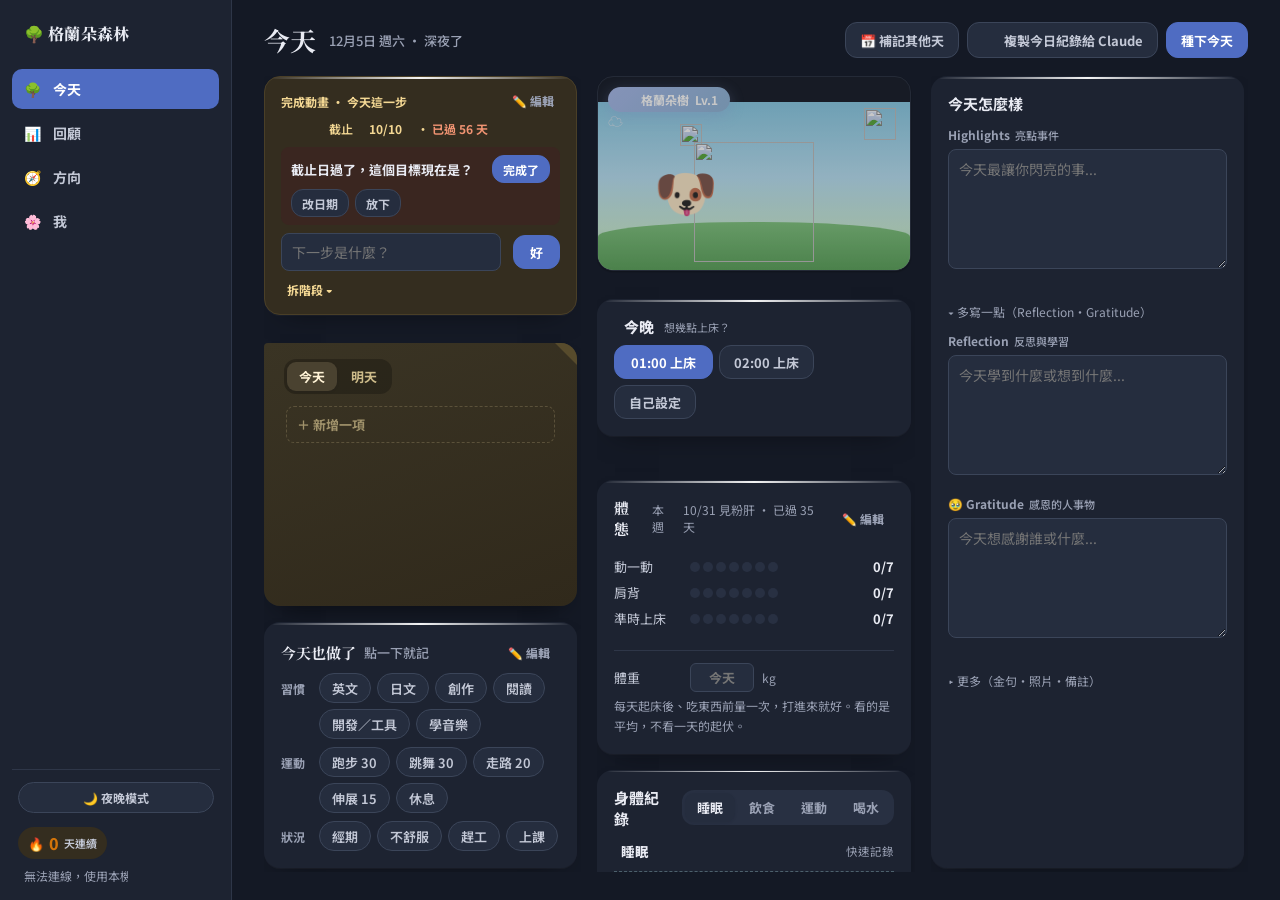
==== index.html @ 0d77231a "Direction page: sleep row, one goals list that is also the timeline, everything else folded into 'mo" ====
<!DOCTYPE html>
<html lang="zh-TW">
<head>
<meta charset="UTF-8"/>
<script>
// 全域錯誤顯示器：任何 JS 錯誤都在畫面頂端顯示紅條（含版本＋行號），
// 使用者截圖就能直接除錯——不再有「默默壞掉的空白畫面」。
window.__errLog=[];
window.addEventListener('error',function(e){
  window.__errLog.push((e.message||'?')+' @'+e.lineno);
  try{
    var show=function(){
      var t=document.getElementById('err-toast');
      if(!t){t=document.createElement('div');t.id='err-toast';
        t.style.cssText='position:fixed;top:8px;left:8px;right:8px;z-index:2147483647;background:#FFF0F0;border:2px solid #E24B4A;border-radius:12px;padding:9px 34px 9px 12px;font-size:12px;color:#A32D2D;font-family:monospace;line-height:1.6;word-break:break-all;box-shadow:0 6px 18px rgba(0,0,0,.15);';
        var x=document.createElement('div');x.textContent='✕';
        x.style.cssText='position:absolute;top:6px;right:10px;cursor:pointer;font-size:14px;font-weight:bold;';
        x.addEventListener('click',function(){t.remove();});
        t.appendChild(x);
        var m=document.createElement('div');m.id='err-toast-msg';t.appendChild(m);
        document.body.appendChild(t);}
      var msg=document.getElementById('err-toast-msg');
      if(msg)msg.textContent='⚠️ 程式錯誤（請截圖給 Claude）：'+(e.message||'?')+'（第 '+e.lineno+' 行）';
    };
    if(document.body)show();else document.addEventListener('DOMContentLoaded',show);
  }catch(_){}
});
</script>
<meta name="viewport" content="width=device-width,initial-scale=1.0,maximum-scale=1.0,viewport-fit=cover"/>
<title>格蘭朵魔法森林</title>
<link rel="manifest" href="manifest.json"/>
<meta name="apple-mobile-web-app-capable" content="yes"/>
<meta name="mobile-web-app-capable" content="yes"/>
<meta name="apple-mobile-web-app-status-bar-style" content="default"/>
<meta name="apple-mobile-web-app-title" content="格蘭朵"/>
<link rel="apple-touch-icon" href="puppy_icon.png"/>
<link rel="icon" type="image/png" href="puppy_icon.png"/>
<meta name="theme-color" content="#283E7C"/>
<link href="https://fonts.googleapis.com/css2?family=Baloo+2:wght@600;700;800&family=Quicksand:wght@400;500;600;700&family=Caveat:wght@600;700&family=Noto+Serif+TC:wght@600;700&family=Noto+Sans+TC:wght@400;500;700&display=swap" rel="stylesheet"/>
<style>
*{box-sizing:border-box;margin:0;padding:0;}
:root{
  --tc:#23252B;--tc2:#4A4D58;--tc3:#86899A;
  --primary:#283E7C;--primary-rgb:40,62,124;
  --secondary:#3F80B2;--secondary-rgb:63,128,178;
  --tertiary:#95BCC6;--tertiary-rgb:149,188,198;
  --pink:#E2AFC1;--pink-rgb:226,175,193;
  --gold:#FAC775;--gold-rgb:250,199,117;
  --ok:#3A8A6A;
  --g1:rgba(255,255,255,.55);--gb:rgba(255,255,255,.78);
  --gs:0 1px 2px rgba(35,35,30,.05),0 8px 20px -12px rgba(var(--primary-rgb),.22),0 10px 24px -14px rgba(var(--pink-rgb),.16),inset 0 1.5px 0 rgba(255,255,255,.92);
  --gs2:0 1px 2px rgba(35,35,30,.06),0 10px 26px -12px rgba(var(--primary-rgb),.26),0 14px 30px -14px rgba(var(--tertiary-rgb),.2),inset 0 2px 0 rgba(255,255,255,.95);
  --nm:4px 4px 10px rgba(var(--primary-rgb),.18),-2px -2px 7px rgba(255,255,255,.92),inset 0 1px 0 rgba(255,255,255,1);
  --nm-in:inset 3px 3px 8px rgba(var(--primary-rgb),.15),inset -2px -2px 6px rgba(255,255,255,.9);
}
body{font-family:'Quicksand',sans-serif;background:#E7E6E2;min-height:100vh;font-size:15px;}
/* 固定背景：灰階水泥感（點狀紋理＋顆粒噪點），iOS Safari 不支援 background-attachment:fixed，用 ::before 固定層 */
body::before{content:'';position:fixed;inset:0;z-index:-1;background-color:#E7E6E2;background-image:radial-gradient(circle,rgba(120,118,110,.22) 1px,transparent 1.4px);background-size:26px 26px;}
body::after{content:'';position:fixed;inset:0;z-index:-1;pointer-events:none;opacity:.5;background-image:url("data:image/svg+xml,%3Csvg xmlns='http://www.w3.org/2000/svg' width='120' height='120'%3E%3Cfilter id='n'%3E%3CfeTurbulence type='fractalNoise' baseFrequency='0.9' numOctaves='2' stitchTiles='stitch'/%3E%3C/filter%3E%3Crect width='100%25' height='100%25' filter='url(%23n)' opacity='0.05'/%3E%3C/svg%3E");}
.wrap{max-width:860px;margin:0 auto;}
.bg{min-height:100vh;padding:0 0 calc(90px + env(safe-area-inset-bottom));}
/* Web/桌面版：整體字級偏小，統一放大一點（改這個 --web-zoom 就能一次調整整體縮放） */
:root{--web-zoom:1;}
@media(min-width:768px){:root{--web-zoom:1.15;}.wrap{zoom:var(--web-zoom);}.bot-nav-wrap{zoom:var(--web-zoom);}}

/* TOP BAR */
.top-bar{padding:14px 1rem 8px;display:flex;align-items:center;justify-content:space-between;z-index:10;}
.top-date{font-family:'Baloo 2',sans-serif;font-size:15px;font-weight:800;color:var(--tc);display:flex;align-items:center;gap:6px;}
.top-date-sub{font-size:11px;color:var(--tc3);margin-top:1px;}
.date-btn{background:none;border:none;cursor:pointer;text-align:left;padding:0;}
.date-btn:hover .top-date{color:var(--primary);}
.streak-pill{display:flex;align-items:center;gap:5px;background:rgba(255,255,255,.7);border:1.5px solid rgba(255,200,80,.5);border-radius:999px;padding:4px 12px;box-shadow:0 2px 8px rgba(200,150,60,.12);}
.streak-num{font-family:'Baloo 2',sans-serif;font-size:16px;font-weight:800;color:#D4750A;}
.sync-badge{display:flex;align-items:center;gap:4px;font-size:10.5px;color:var(--tc3);padding:0 2px;}
.sync-dot{width:6px;height:6px;border-radius:50%;background:var(--tertiary);}
.sync-dot.syncing{background:var(--gold);animation:syncPulse .5s ease-in-out infinite;}
.sync-dot.error{background:#F09595;}

/* NAV */
.bot-nav-wrap{position:fixed;left:14px;right:14px;bottom:calc(16px + env(safe-area-inset-bottom));z-index:100;}
.bot-nav{max-width:860px;margin:0 auto;display:flex;align-items:center;gap:2px;background:rgba(255,255,255,.72);backdrop-filter:blur(22px);-webkit-backdrop-filter:blur(22px);border:1.5px solid rgba(255,255,255,.9);border-radius:999px;padding:7px 8px;box-shadow:0 14px 30px -10px rgba(var(--primary-rgb),.35),0 2px 6px rgba(0,0,0,.06),inset 0 1px 0 rgba(255,255,255,.95);}
.nav-btn{flex:1;padding:6px 2px;border:none;background:transparent;cursor:pointer;display:flex;flex-direction:column;align-items:center;gap:2px;font-family:'Quicksand',sans-serif;font-size:10px;font-weight:700;color:var(--tc3);transition:color .15s,background .15s;}
.nav-btn{border-radius:999px;margin:0;}
.nav-btn.active{color:#fff;background:linear-gradient(135deg,var(--primary),var(--secondary));box-shadow:0 6px 14px -4px rgba(var(--primary-rgb),.55);}
.nav-btn img{width:19px;height:19px;opacity:.48;transition:opacity .15s;}
.nav-btn.active img{opacity:1;}

.page{padding:0 .9rem;display:none;}
.page.active{display:block;}

/* GLASS CARDS */
.gcard{background:var(--g1);backdrop-filter:blur(16px);-webkit-backdrop-filter:blur(16px);border:1.5px solid var(--gb);border-radius:24px;box-shadow:var(--gs);padding:1.1rem 1.15rem;margin-bottom:12px;position:relative;overflow:hidden;}
.gcard::before{content:'';position:absolute;top:0;left:0;right:0;height:1.5px;background:linear-gradient(90deg,transparent,rgba(255,255,255,.95),transparent);pointer-events:none;}
.gcard-scene{background:rgba(240,248,255,.58);backdrop-filter:blur(28px);-webkit-backdrop-filter:blur(28px);border:1.5px solid rgba(255,255,255,.8);border-radius:26px;box-shadow:var(--gs2);padding:1rem;margin-bottom:12px;position:relative;overflow:hidden;}
.gcard-nb{background:rgba(255,252,235,.65);backdrop-filter:blur(18px);border:1.5px solid rgba(255,230,140,.5);border-radius:22px;box-shadow:0 8px 28px rgba(200,150,60,.1),inset 0 2px 0 rgba(255,255,255,.95);padding:1.1rem 1.15rem;margin-bottom:12px;}
.sec-hd{font-family:'Baloo 2',sans-serif;font-size:14px;font-weight:800;color:var(--tc);margin-bottom:12px;display:flex;align-items:center;gap:7px;}

/* RWD ROWS */
.home-row1,.home-row2{display:block;}
@media(min-width:768px){
  #today-events-card{margin-top:12px;margin-bottom:0;}
  .home-row1{display:flex;gap:12px;align-items:stretch;margin-bottom:12px;}
  .home-row1 .col-scene{flex:9;min-width:0;display:flex;flex-direction:column;}
  .home-row1 .col-habits{flex:3;min-width:0;display:flex;flex-direction:column;}
  .home-row1 .col-habits .gcard{flex:1;margin-bottom:0;display:flex;flex-direction:column;}
  .home-row1 .gcard-scene{flex:1;margin-bottom:0;display:flex;flex-direction:column;}
  .home-row1 .gcard-scene .scene-stage{flex:1;height:auto;min-height:300px;}
  .col-habits #habits{flex:1;align-content:flex-start;}
  .home-row2{display:flex;gap:12px;align-items:stretch;}
  .home-row2 .col-diary{flex:7;min-width:0;}
  .home-row2 .col-tdl{flex:5;min-width:0;}
  .home-row2 .gcard-nb,.home-row2 .gcard{margin-bottom:12px;height:calc(100% - 12px);}
  .col-habits #habits{display:flex !important;flex-direction:column;gap:8px;}
}

/* SCENE */
.scene-stage{position:relative;height:300px;z-index:1;border-radius:18px;overflow:hidden;}
.sky-bg{position:absolute;inset:0;background:linear-gradient(180deg,#87CEEB 0%,#B8E4F9 45%,#C8EED8 75%,#A8D8A8 100%);}
.ground-el{position:absolute;bottom:0;left:0;right:0;height:48px;background:linear-gradient(180deg,#7EC87E,#5BA85B);border-radius:50% 50% 0 0/30% 30% 0 0;}
.floor-flowers{position:absolute;inset:0;pointer-events:none;z-index:3;}
.floor-flower-item{position:absolute;cursor:grab;touch-action:none;pointer-events:all;z-index:3;}
.floor-flower-item:active{cursor:grabbing;}

/* STICKY NOTE */
.sticky-note{position:absolute;right:10px;top:10px;z-index:6;background:linear-gradient(160deg,#FFF7DC,#FCEEB8);border:none;border-radius:4px 14px 14px 14px;padding:13px 14px 20px;min-width:130px;max-width:170px;box-shadow:0 2px 4px rgba(35,35,30,.1),0 14px 26px -14px rgba(160,120,20,.4);font-size:11px;color:var(--tc);transform:rotate(2deg);cursor:grab;touch-action:none;animation:noteFloat 4s ease-in-out infinite;}
.sticky-note:active{cursor:grabbing;}
/* 自由調整寬高：拖右下角 */
.sticky-note.sized{display:flex;flex-direction:column;max-width:none;min-width:0;}
/* 拉大後清單靠 flex 自動填滿剩餘高度並自己撐出捲軸；
   min-height:0 是必要的，否則 flex 項目不會縮到比內容小、也就不會出現捲軸 */
.sticky-note.sized #sticky-items{flex:1 1 auto;min-height:0;overflow-y:auto;overflow-x:hidden;padding-right:6px;}
/* 捲軸改細窄圓角、配色跟著紙條的暖棕色走，不要用瀏覽器預設的灰色直角樣式 */
.sticky-note.sized #sticky-items{scrollbar-width:thin;scrollbar-color:#C9AE73 transparent;}
.sticky-note.sized #sticky-items::-webkit-scrollbar{width:5px;}
.sticky-note.sized #sticky-items::-webkit-scrollbar-track{background:transparent;}
.sticky-note.sized #sticky-items::-webkit-scrollbar-thumb{background:#C9AE73;border-radius:999px;}
.sticky-note.sized #sticky-items::-webkit-scrollbar-thumb:hover{background:#B79A55;}
.sticky-resize{position:absolute;right:1px;bottom:1px;width:18px;height:18px;cursor:nwse-resize;touch-action:none;z-index:9;opacity:.45;transition:opacity .15s;}
.sticky-resize::before{content:'';position:absolute;right:4px;bottom:4px;width:8px;height:8px;border-right:2px solid #B79A55;border-bottom:2px solid #B79A55;border-radius:0 0 3px 0;}
.sticky-note:hover .sticky-resize{opacity:.9;}
.sticky-resize:active{opacity:1;}
.sticky-note::before{content:'';position:absolute;top:0;right:0;width:0;height:0;border-style:solid;border-width:0 18px 18px 0;border-color:transparent #F0DA8E transparent transparent;}
.sticky-hw-date{position:absolute;bottom:2px;right:12px;font-family:'Caveat',cursive;font-size:1.6em;font-weight:700;color:#8A6D1F;transform:rotate(-4deg);opacity:.9;pointer-events:none;}
.sticky-top{display:flex;align-items:center;justify-content:space-between;gap:6px;margin-bottom:3px;}
.sticky-header{font-weight:700;font-size:1em;color:#A08030;white-space:nowrap;}
.sticky-item{display:flex;align-items:center;gap:6px;margin-bottom:5px;font-size:1em;line-height:1.4;}
.sticky-check{width:var(--sn-cb,20px);height:var(--sn-cb,20px);flex-shrink:0;border:1.5px solid rgba(160,130,60,.55);border-radius:5px;cursor:pointer;display:flex;align-items:center;justify-content:center;font-size:calc(var(--sn-cb,20px)*0.62);color:var(--ok);background:rgba(255,255,255,.7);}
.sticky-check.done{background:rgba(var(--tertiary-rgb),.4);border-color:rgba(var(--tertiary-rgb),.8);}
.sticky-empty{font-size:1em;color:#B09850;line-height:1.6;text-align:center;padding:4px 0;}
.sticky-item .sticky-txt{flex:1;min-width:0;}
/* 一律淡淡顯示就好：只在 hover 出現的話，手機上等於找不到 */
.sticky-del{flex-shrink:0;width:16px;height:16px;border:none;padding:0;border-radius:4px;background:none;color:#B79A55;font-size:11px;line-height:1;cursor:pointer;opacity:.45;transition:opacity .15s,background .15s,color .15s;}
.sticky-item:hover .sticky-del{opacity:.8;}
/* 便利貼上直接新增 */
.sticky-add{margin:3px 2px 0;padding:5px 6px;border:1.5px dashed rgba(183,154,85,.5);border-radius:8px;
  text-align:center;color:#9A8248;font-weight:700;cursor:pointer;opacity:.7;transition:opacity .15s,background .15s;}
.sticky-add:hover{opacity:1;background:rgba(183,154,85,.12);}
.sticky-addrow{display:flex;align-items:center;gap:4px;margin:3px 2px 0;}
.sticky-addin{min-width:0;background:rgba(255,255,255,.85);border:1.5px solid rgba(183,154,85,.45);border-radius:7px;
  padding:4px 6px;font-family:'Quicksand',sans-serif;font-size:1em;color:var(--tc);outline:none;}
.sticky-addin:focus{border-color:rgba(183,154,85,.9);}
.sticky-addin.th{flex:0 0 42%;}
.sticky-addin.tk{flex:1;}
.sticky-addok{flex-shrink:0;width:22px;height:22px;border:none;border-radius:6px;cursor:pointer;
  background:rgba(183,154,85,.25);color:#7A5F20;font-size:12px;line-height:1;}
.sticky-addok:hover{background:rgba(183,154,85,.45);}
/* 拖曳排序把手（便利貼與明天 TDL 編輯列共用） */
/* 把手要好按：13px 的小方塊手指根本點不到，靠左右內距把可觸範圍撐到 ~24px */
.row-grip{flex-shrink:0;width:10px;padding:6px 7px;margin:-6px -2px -6px -4px;text-align:center;
  cursor:grab;user-select:none;touch-action:none;
  color:#B79A55;font-size:13px;line-height:1;opacity:.45;transition:opacity .15s;}
.sticky-item:hover .row-grip,.tdl-row-wrap:hover .row-grip{opacity:.75;}
.row-grip:active{cursor:grabbing;opacity:1;}
.tdl-row-wrap .row-grip{color:var(--tc3);}
.row-dragging{opacity:.6;transform:scale(.99);}
/* ⏩ 順延到明天 */
.sticky-post{flex-shrink:0;width:18px;height:18px;border:none;padding:0;border-radius:5px;background:none;color:#9A8248;font-size:11px;line-height:1;cursor:pointer;opacity:.45;transition:opacity .15s,background .15s,color .15s;}
.sticky-item:hover .sticky-post{opacity:.85;}
.sticky-post:hover,.sticky-post:active{background:rgba(var(--secondary-rgb),.22);color:var(--secondary);opacity:1;}
.sticky-carry{margin-left:5px;padding:0 5px;border-radius:999px;background:rgba(183,154,85,.22);color:#8A6A2E;font-size:9.5px;font-weight:800;font-family:'Baloo 2',sans-serif;vertical-align:1px;white-space:nowrap;}
.sticky-del:hover,.sticky-del:active{background:rgba(200,60,60,.15);color:#C03A3A;opacity:1;}
.sticky-ctrls{display:flex;gap:3px;flex-shrink:0;}
.sn-btn{width:18px;height:18px;border:none;border-radius:5px;background:rgba(180,140,40,.18);color:#8A6A20;font-size:12px;font-weight:700;cursor:pointer;line-height:1;padding:0;display:flex;align-items:center;justify-content:center;}
.sn-btn:active{background:rgba(180,140,40,.35);}

.level-pill{display:inline-flex;align-items:center;gap:6px;background:linear-gradient(135deg,var(--primary),var(--secondary));border:none;border-radius:999px;padding:5px 16px;font-family:'Baloo 2',sans-serif;font-size:13px;font-weight:700;color:#fff;box-shadow:0 4px 14px rgba(var(--primary-rgb),.35);}
.exp-seg{width:20px;height:8px;border-radius:4px;transition:all .3s;}
.exp-seg.on{background:linear-gradient(90deg,var(--tertiary),var(--tertiary));box-shadow:0 0 6px rgba(var(--tertiary-rgb),.5);}
.exp-seg.pulse{animation:segPulse 1.4s ease-in-out infinite;}
.exp-seg.off{background:rgba(255,255,255,.4);}

/* CHIPS */
.neo-chip{display:flex;align-items:center;gap:7px;padding:9px 11px;background:linear-gradient(145deg,rgba(255,255,255,.92),rgba(227,233,242,.65));border:1.5px solid rgba(255,255,255,.85);border-radius:15px;box-shadow:var(--nm);cursor:pointer;font-size:12px;font-weight:600;color:var(--tc);transition:all .18s;user-select:none;position:relative;overflow:hidden;}
.neo-chip:hover{box-shadow:5px 5px 13px rgba(var(--primary-rgb),.22),-3px -3px 9px rgba(255,255,255,.95);}
.neo-chip.on{background:linear-gradient(145deg,rgba(var(--tertiary-rgb),.45),rgba(var(--tertiary-rgb),.55));border-color:rgba(var(--tertiary-rgb),.7);box-shadow:var(--nm-in);}
.neo-chip.locked{opacity:.65;cursor:not-allowed;}

/* BUTTONS — Neumorphism：淺色同底面＋雙層柔和陰影營造凹凸感 */
.liq-btn{width:100%;padding:13px;border:none;border-radius:18px;cursor:pointer;font-family:'Baloo 2',sans-serif;font-size:15px;font-weight:800;background:linear-gradient(135deg,var(--primary) 0%,var(--secondary) 40%,var(--tertiary) 100%);color:#fff;box-shadow:5px 5px 14px rgba(var(--primary-rgb),.35),-3px -3px 10px rgba(255,255,255,.5),inset 0 1.5px 0 rgba(255,255,255,.35);display:flex;align-items:center;justify-content:center;gap:8px;margin-bottom:10px;transition:transform .15s,box-shadow .15s;position:relative;overflow:hidden;}
.liq-btn:hover{transform:translateY(-2px);}
.liq-btn:active{transform:translateY(0);box-shadow:inset 3px 3px 8px rgba(30,45,90,.35),inset -2px -2px 6px rgba(255,255,255,.25);}
.liq-btn:disabled{opacity:.5;cursor:not-allowed;transform:none;}
.ghost-btn{width:100%;padding:10px;border-radius:15px;cursor:pointer;font-family:'Quicksand',sans-serif;font-size:13px;font-weight:600;color:var(--tc2);background:linear-gradient(145deg,#fff,#EEF0F5);border:none;box-shadow:var(--nm);display:flex;align-items:center;justify-content:center;gap:6px;margin-bottom:8px;transition:box-shadow .15s;}
.ghost-btn:active{box-shadow:var(--nm-in);}
.mini-btn{background:linear-gradient(145deg,#fff,#EEF0F5);border:none;border-radius:11px;padding:7px 14px;color:var(--primary);font-family:'Baloo 2',sans-serif;font-weight:700;font-size:13px;cursor:pointer;box-shadow:var(--nm);transition:box-shadow .15s,transform .1s;}
.mini-btn:active{box-shadow:var(--nm-in);transform:translateY(1px);}

/* DIARY */
.diary-section{margin-bottom:12px;}
.diary-label{font-size:13px;font-weight:700;color:var(--tc);margin-bottom:5px;display:flex;align-items:center;gap:5px;}
.diary-ta{width:100%;min-height:52px;resize:vertical;background:rgba(255,255,255,.5);border:1.5px solid rgba(255,255,255,.7);border-radius:12px;padding:8px 11px;font-family:'Quicksand',sans-serif;font-size:13px;color:var(--tc);line-height:1.7;outline:none;box-shadow:var(--nm-in);}
.diary-ta:focus{border-color:rgba(var(--tertiary-rgb),.7);}
.quote-input{width:100%;background:rgba(255,255,255,.5);border:1.5px solid rgba(var(--secondary-rgb),.4);border-radius:12px;padding:8px 11px;font-family:'Quicksand',sans-serif;font-size:13px;color:var(--tc);outline:none;box-shadow:var(--nm-in);font-style:italic;}

/* TDL */
.tdl-row-wrap{display:flex;gap:6px;margin-bottom:7px;align-items:center;}
.tdl-in{background:rgba(255,255,255,.72);border:1.5px solid rgba(255,255,255,.85);border-radius:11px;padding:7px 9px;font-family:'Quicksand',sans-serif;font-size:13px;color:var(--tc);outline:none;box-shadow:var(--nm-in);}
.tdl-confirm-btn{background:rgba(255,255,255,.55);border:1.5px solid rgba(255,255,255,.8);border-radius:9px;cursor:pointer;padding:5px 8px;font-size:13px;color:var(--tc3);flex-shrink:0;transition:all .15s;}
.tdl-confirm-btn.confirmed{background:rgba(var(--tertiary-rgb),.35);border-color:rgba(var(--tertiary-rgb),.7);color:var(--ok);}
.tdl-del-btn{background:rgba(255,255,255,.45);border:1.5px solid rgba(255,255,255,.7);border-radius:9px;cursor:pointer;padding:5px 8px;font-size:13px;color:var(--tc3);flex-shrink:0;}
.tdl-row-wrap.confirmed-row .tdl-in{color:var(--ok);font-weight:600;}

/* CAL POPUP */
.cal-grid{display:grid;grid-template-columns:repeat(7,1fr);gap:0;border:1px solid rgba(var(--secondary-rgb),.3);border-radius:16px;overflow:hidden;background:rgba(255,255,255,.6);}
.cal-dow{text-align:center;font-size:11.5px;font-weight:700;color:var(--tc3);padding:9px 0 7px;letter-spacing:2px;border-bottom:1px solid rgba(var(--secondary-rgb),.25);background:rgba(255,255,255,.55);}
.cal-day{min-height:76px;min-width:0;display:flex;flex-direction:column;align-items:stretch;justify-content:flex-start;cursor:pointer;font-size:13px;font-weight:600;color:var(--tc);position:relative;background:transparent;transition:background .15s;padding:3px 3px 4px;gap:2px;border-right:1px solid rgba(var(--secondary-rgb),.15);border-bottom:1px solid rgba(var(--secondary-rgb),.15);overflow:hidden;}
.cal-grid > :nth-child(7n){border-right:none;}
/* 日期數字靠左（不再置中），跟「+」各占一角，格子再窄也不會擠在一起；
   右邊保留固定寬度給「+」，數字/圓點永遠留在安全區內 */
.cal-day .cd-num{display:flex;align-items:center;justify-content:flex-start;line-height:1;margin-bottom:1px;padding-right:19px;}
.cal-day .cd-n{width:24px;height:24px;flex-shrink:0;border-radius:50%;display:flex;align-items:center;justify-content:center;font-family:'Baloo 2',sans-serif;font-size:14.5px;font-weight:800;}
/* 備註小圓點獨立放右下角，不擠進日期數字那一列——跟「+」（右上）、數字（左上）三個角落互不相干 */
.cd-note-dot{position:absolute;bottom:4px;right:4px;width:5px;height:5px;border-radius:50%;background:var(--gold);z-index:1;}
.cal-add{position:absolute;top:3px;right:3px;width:19px;height:19px;border-radius:50%;background:rgba(var(--primary-rgb),.13);color:var(--primary);font-size:13px;font-weight:700;line-height:19px;text-align:center;cursor:pointer;z-index:2;opacity:.6;}
.cal-day:hover .cal-add{opacity:1;}
.cal-add:hover{background:rgba(var(--primary-rgb),.3);opacity:1;}
.cal-add:active{opacity:1;transform:scale(.92);}
/* 手機沒有 hover，「+」直接稍微淡淡常駐顯示，不用等點過才看得到 */
@media(hover:none){.cal-add{opacity:.7;}}
/* 行程方塊：看起來就可以點（細框），點下去直接編輯該行程 */
.cal-ev-chip{min-width:0;font-size:10px;line-height:1.45;background:rgba(var(--primary-rgb),.12);color:var(--primary);border:1px solid rgba(var(--primary-rgb),.2);border-radius:5px;padding:2px 5px;overflow:hidden;text-overflow:ellipsis;white-space:nowrap;font-weight:700;text-align:left;margin-bottom:2px;cursor:pointer;}
.cal-ev-chip:active{filter:brightness(.94);transform:scale(.97);}
.cal-more{font-size:10px;color:var(--secondary);font-weight:700;text-align:left;padding-left:4px;}
/* 跨日行程橫幅：每一天各自渲染自己那一小段，同一列裡沒有橫幅的格子補一個等高透明佔位——
   靠 CSS Grid 每列自動同高對齊，不用量 DOM 座標，縮放/換字級都不會跑位或疊住下面的行程 */
.cal-bars{display:flex;flex-direction:column;gap:2px;margin:1px 0 3px;min-width:0;}
.cal-bar-seg{min-width:0;border-radius:4px;font-size:10px;line-height:1;color:#fff;font-weight:700;padding:0 4px;display:flex;align-items:center;overflow:hidden;white-space:nowrap;text-overflow:ellipsis;cursor:pointer;}
.cal-bar-seg:active{filter:brightness(.92);}
.cal-bar-seg.empty{background:transparent;cursor:default;pointer-events:none;}
/* 日曆下方面板：質感細節 */
.cal-day-badge{width:40px;height:40px;border-radius:12px;background:linear-gradient(155deg,var(--primary),#1B2C58);color:#fff;display:flex;flex-direction:column;align-items:center;justify-content:center;line-height:1;flex-shrink:0;box-shadow:0 1px 2px rgba(var(--primary-rgb),.3),0 8px 16px -8px rgba(var(--primary-rgb),.55);}
.cal-day-badge .cdb-n{font-family:'Baloo 2',sans-serif;font-size:16px;font-weight:800;}
.cal-day-badge .cdb-m{font-size:10px;letter-spacing:.05em;opacity:.85;margin-top:4px;}
.cal-vine{height:12px;margin:16px 0;background-image:url("data:image/svg+xml,%3Csvg xmlns='http://www.w3.org/2000/svg' width='40' height='14' viewBox='0 0 40 14'%3E%3Cpath d='M0 7 Q10 -2 20 7 T40 7' fill='none' stroke='%23C8BEEA' stroke-width='1.4'/%3E%3C/svg%3E");background-repeat:repeat-x;background-size:36px 12px;opacity:.8;}
.cal-ev-row{border-radius:12px;transition:background .15s;}
.cal-ev-row:hover{background:rgba(var(--secondary-rgb),.16);}
.cal-tag-chip{font-size:10.5px;font-weight:700;border-radius:999px;padding:4px 12px;background:rgba(var(--secondary-rgb),.35);color:var(--primary);flex-shrink:0;white-space:nowrap;}
.cal-swatch-dot{border-radius:9px;transition:transform .12s,box-shadow .12s;box-shadow:0 1px 3px rgba(35,35,30,.15);}
.cal-swatch-dot.picked{transform:scale(1.14);box-shadow:0 2px 8px rgba(var(--primary-rgb),.35);}
.cal-swatch:hover .cal-swatch-dot{transform:translateY(-2px);}
.cal-swatch:active .cal-swatch-dot{transform:scale(.92);}
.cal-form-card{border:1.5px solid rgba(var(--secondary-rgb),.5);border-radius:16px;padding:16px;margin-top:0;background:rgba(255,255,255,.62);box-shadow:0 1px 2px rgba(var(--primary-rgb),.05),0 12px 28px -18px rgba(var(--primary-rgb),.22);}
.cal-lbl{font-size:12px;color:var(--tc2);font-weight:700;letter-spacing:.02em;display:inline-flex;align-items:center;gap:4px;}
.cal-lbl svg{flex-shrink:0;opacity:.85;}
.cal-save-btn{font-size:14px;padding:12px 16px;}
.cal-save-btn:active{transform:translateY(1px);}
.cal-save-btn:active{transform:translateY(1px) scale(.99);box-shadow:0 1px 2px rgba(var(--primary-rgb),.35);}
@media(min-width:768px){
  .cal-day{min-height:92px;padding:4px 4px 5px;gap:2.5px;}
  .cal-day .cd-num{padding-right:22px;}
  .cal-day .cd-n{width:30px;height:30px;font-size:17px;}
  .cal-ev-chip{font-size:11px;padding:3px 7px;}
  .cal-more{font-size:10.5px;}
  .cal-dow{font-size:12.5px;}
  .cal-add{width:20px;height:20px;font-size:14px;line-height:20px;}
}
.cal-day:hover{background:rgba(var(--primary-rgb),.08);}
/* 日曆格子的三種狀態，各自負責一件事，疊在一起也不會打架：
   ① 有紀錄的那天 → 整格淺藍綠底（一眼看出「這天寫過東西」）
   ② 今天 → 數字實心深色圓（不靠底色，跟其他底色狀態都能共存）
   ③ 補記中正在看的那一天 → 整格淡黃底＋數字變深黃色（不再用外框圈，跟「已有紀錄」的
      藍綠底疊在一起時，淡黃底優先顯示——你正在看的那天，比它有沒有紀錄更重要） */
.cal-day.has-record{background:rgba(var(--tertiary-rgb),.24);}
.cal-day.has-record:hover{background:rgba(var(--tertiary-rgb),.34);}
.cal-day.has-record .cd-n{color:#1F6B54;}
.cal-day.today .cd-n{background:var(--primary);color:#fff;font-weight:800;}
.cal-day.today.has-record .cd-n{color:#fff;}
.cal-day.viewing{background:rgba(var(--gold-rgb),.38);}
.cal-day.viewing:hover{background:rgba(var(--gold-rgb),.46);}
.cal-day.viewing .cd-n{color:#7A5A00;font-weight:800;}
.cal-day.empty{pointer-events:none;background:rgba(230,238,244,.3);}
.cal-day.empty .cal-add{display:none;}
.cal-dot{width:5px;height:5px;border-radius:50%;background:var(--tertiary);position:absolute;bottom:3px;}
.cal-chip{display:flex;align-items:center;gap:5px;padding:7px 8px;background:rgba(255,255,255,.5);border:1.5px solid rgba(255,255,255,.8);border-radius:11px;cursor:pointer;font-size:11px;font-weight:600;color:var(--tc);transition:all .15s;}
.cal-chip.on{background:rgba(var(--tertiary-rgb),.35);border-color:rgba(var(--tertiary-rgb),.7);}

/* HEATMAP */
.heatmap-row{display:flex;align-items:center;gap:6px;margin-bottom:6px;}
.heatmap-label{font-size:11px;color:var(--tc2);width:44px;flex-shrink:0;font-weight:600;}
.heatmap-cells{display:flex;gap:2px;flex:1;}
.heatmap-cell{width:100%;aspect-ratio:1;border-radius:3px;}
.heatmap-cell.done{background:linear-gradient(135deg,var(--tertiary),var(--tertiary));box-shadow:0 0 4px rgba(var(--tertiary-rgb),.4);}
.heatmap-cell.miss{background:rgba(var(--secondary-rgb),.2);}

/* STATS */
.stat-grid{display:grid;grid-template-columns:repeat(3,1fr);gap:8px;margin-bottom:12px;}
.stat-card{background:rgba(255,255,255,.5);border-radius:14px;padding:10px;text-align:center;box-shadow:var(--nm-in);}
.stat-num{font-family:'Baloo 2',sans-serif;font-size:22px;font-weight:800;}
.stat-lbl{font-size:10px;color:var(--tc3);margin-top:2px;}
.exp-badge{background:linear-gradient(135deg,rgba(var(--tertiary-rgb),.4),rgba(var(--tertiary-rgb),.3));border:1.5px solid rgba(var(--tertiary-rgb),.5);border-radius:999px;padding:2px 10px;font-family:'Baloo 2',sans-serif;font-size:12px;font-weight:700;color:var(--ok);}
.week-card{background:rgba(255,255,255,.5);border:1.5px solid rgba(255,255,255,.75);border-radius:18px;box-shadow:var(--gs);padding:.9rem 1rem;margin-bottom:10px;}
.week-day-hd{font-family:'Baloo 2',sans-serif;font-size:13px;font-weight:800;color:var(--tc);margin-bottom:6px;display:flex;align-items:center;justify-content:space-between;}
.habit-dots{display:flex;gap:4px;flex-wrap:wrap;}
.habit-dot{width:24px;height:24px;border-radius:8px;display:flex;align-items:center;justify-content:center;}
.habit-dot.done{background:rgba(var(--tertiary-rgb),.25);box-shadow:var(--nm-in);}
.habit-dot.miss{background:rgba(var(--secondary-rgb),.15);}
.week-diary-full{font-size:12px;color:var(--tc2);margin-top:6px;background:rgba(255,255,255,.4);border-radius:10px;padding:8px 10px;line-height:1.6;}
.week-diary-full b{color:var(--tc);}
.empty-state{text-align:center;padding:2rem 1rem;color:var(--tc3);font-size:13px;line-height:2;}
.witness-card{background:linear-gradient(135deg,rgba(var(--tertiary-rgb),.28),rgba(var(--secondary-rgb),.22));border:1.5px solid rgba(255,255,255,.75);border-radius:20px;padding:14px 16px;margin-bottom:12px;font-size:13px;line-height:1.85;color:var(--tc);box-shadow:var(--gs);}

/* PERIOD NAV */
.period-nav{display:flex;align-items:center;justify-content:space-between;background:rgba(255,255,255,.55);border:1.5px solid rgba(255,255,255,.8);border-radius:16px;padding:8px 6px;margin-top:4px;margin-bottom:10px;box-shadow:var(--nm);}
.period-arrow{background:rgba(255,255,255,.7);border:1.5px solid rgba(var(--secondary-rgb),.5);border-radius:10px;width:34px;height:34px;font-size:16px;color:var(--tc);cursor:pointer;flex-shrink:0;}
.period-label{font-family:'Baloo 2',sans-serif;font-size:13px;font-weight:800;color:var(--tc);text-align:center;flex:1;}
.jump-today-btn{display:inline-block;font-size:11px;color:#5A4A8A;background:rgba(var(--secondary-rgb),.35);border:1px solid rgba(var(--secondary-rgb),.6);border-radius:999px;padding:4px 12px;cursor:pointer;margin-bottom:10px;}

/* COMPARE */
.cmp{font-size:10px;margin-left:4px;font-weight:700;}
.cmp.up{color:var(--ok);}
.cmp.down{color:#B8724A;}
.cmp.same{color:var(--tc3);}
/* 監督模式（唯讀）：把會寫入的操作全部藏起來；文字輸入由 JS 設 readOnly */
body.viewer-mode #plant-btn,body.viewer-mode #draft-btn,
body.viewer-mode .cal-add,body.viewer-mode .cal-save-btn,body.viewer-mode .tdl-confirm-btn,
body.viewer-mode .mini-btn,body.viewer-mode .support-item-del,body.viewer-mode .support-cat-del,
body.viewer-mode .support-add-row,body.viewer-mode .quote-del,body.viewer-mode .quote-edit,
body.viewer-mode .card-del,body.viewer-mode .card-edit,body.viewer-mode .exp-toggle,
body.viewer-mode #danger-zone-toggle,body.viewer-mode #danger-zone-body,
body.viewer-mode #habit-archive-list,body.viewer-mode #draft-btn{display:none!important;}
body.viewer-mode .neo-chip,body.viewer-mode .sticky-check,body.viewer-mode .habit-dot{pointer-events:none;}

/* DISTRIBUTION BARS */
.dist-row{display:flex;align-items:center;gap:8px;margin-bottom:7px;}
.dist-label{width:60px;flex-shrink:0;font-size:12px;color:var(--tc2);font-weight:600;display:flex;align-items:center;gap:4px;}
.dist-bar-bg{flex:1;height:14px;background:rgba(var(--secondary-rgb),.2);border-radius:7px;overflow:hidden;}
.dist-bar-fill{height:100%;border-radius:7px;background:linear-gradient(90deg,var(--secondary),var(--tertiary));}
.dist-count{font-size:11px;color:var(--tc3);width:32px;text-align:right;flex-shrink:0;font-family:'Baloo 2',sans-serif;font-weight:700;}
/* TDL 主題達成率 / 逐項明細 */
.theme-label{width:78px;flex-shrink:0;font-size:12px;color:var(--tc2);font-weight:700;overflow:hidden;text-overflow:ellipsis;white-space:nowrap;}
.tdl-day-hd{font-family:'Baloo 2',sans-serif;font-size:11.5px;font-weight:800;color:var(--tc2);margin:11px 0 3px;}
.tdl-day-hd:first-child{margin-top:0;}
.tdl-det-row{display:flex;align-items:flex-start;gap:6px;font-size:12px;line-height:1.55;padding:1.5px 0;color:var(--tc);}
.tdl-det-row .mk{flex-shrink:0;}
.tdl-det-row.undone{color:var(--tc3);}
.tdl-det-row .th{color:var(--secondary);font-weight:700;}
.tdl-note{font-size:11px;color:var(--tc3);margin-top:8px;line-height:1.5;}

/* TREND CHART */
.trend-chart{display:flex;align-items:flex-end;gap:5px;height:90px;padding-top:6px;}
.trend-bar-wrap{flex:1;display:flex;flex-direction:column;align-items:center;justify-content:flex-end;height:100%;gap:4px;}
.trend-bar{width:100%;max-width:26px;border-radius:6px 6px 3px 3px;background:linear-gradient(180deg,var(--tertiary),var(--tertiary));transition:height .3s;min-height:3px;}
.trend-bar.empty{background:rgba(var(--secondary-rgb),.2);}
.trend-lbl{font-size:10px;color:var(--tc3);}

/* FRUIT PROGRESS */
.fp-row{display:flex;align-items:center;gap:8px;margin-bottom:9px;}
.fp-icons{font-size:15px;width:56px;flex-shrink:0;}
.fp-bar-bg{flex:1;height:12px;background:rgba(var(--secondary-rgb),.2);border-radius:6px;overflow:hidden;}
.fp-bar-fill{height:100%;border-radius:6px;background:linear-gradient(90deg,var(--gold),#F090B0);}
.fp-count{font-size:11px;color:var(--tc3);width:44px;text-align:right;flex-shrink:0;}

/* IDENTITY PROGRESS */
.idp-row{display:flex;align-items:center;gap:8px;margin-bottom:8px;}
.idp-bar-bg{flex:1;height:10px;background:rgba(var(--secondary-rgb),.2);border-radius:5px;overflow:hidden;}
.idp-bar-fill{height:100%;border-radius:5px;background:linear-gradient(90deg,var(--secondary),var(--pink));}
.idp-txt{font-size:11px;color:var(--tc2);width:150px;flex-shrink:0;}

/* KEYWORDS */
.keyword-tag{display:inline-flex;align-items:center;gap:3px;background:rgba(var(--secondary-rgb),.25);border:1px solid rgba(var(--secondary-rgb),.5);border-radius:999px;padding:4px 11px;font-size:12px;color:var(--tc);margin:3px 4px 3px 0;}
.keyword-tag b{font-family:'Baloo 2',sans-serif;color:var(--primary);}

.highlight-quote-box{background:rgba(255,255,255,.5);border-left:3px solid rgba(var(--secondary-rgb),.7);border-radius:8px;padding:10px 12px;font-size:13px;color:var(--tc);line-height:1.6;font-style:italic;}
.highlight-quote-box .hq-date{display:block;font-size:10px;color:var(--tc3);font-style:normal;margin-top:5px;}

/* ── 週/月回顧儀表板 v3：總覽→分析→洞察→明細 ─────────────
   設計原則：
   ① 分區標題（.rd-zone）把頁面切成四層敘事，每層回答一個問題
   ② 「弱點統一用粉色」：最弱的一天、達成率低的主題、快消失的習慣
      全部用同一種粉紅——掃一眼頁面，粉色的地方就是需要注意的地方
   ③ 手機維持單欄堆疊；桌面（≥768px）才啟用 .rd-pair 兩欄並排 */
.rd-zone{display:flex;align-items:center;gap:8px;font-weight:800;font-size:13.5px;color:var(--tc2);margin:18px 2px 10px;}
.rd-zone::after{content:'';flex:1;height:1.5px;background:linear-gradient(90deg,rgba(var(--primary-rgb),.16),transparent);border-radius:2px;}
.page>.rd-zone:first-of-type{margin-top:4px;}
.stat-strip{display:grid;grid-template-columns:repeat(3,1fr);gap:8px;margin-bottom:12px;}
.stat-strip .stat-card{padding:10px 4px;}
/* 習慣總表：每個習慣一列＝名字＋日格＋天數，同時看到「做了幾天」和「規律長怎樣」。
   內容置中且寬度有上限，卡片再寬也不會出現「格子擠左、天數孤零零貼右」的大空洞 */
.hg-row{display:flex;align-items:center;gap:7px;margin-bottom:5px;max-width:470px;margin-left:auto;margin-right:auto;}
.hg-name{width:72px;flex-shrink:0;font-size:11.5px;color:var(--tc2);font-weight:700;display:flex;align-items:center;gap:3px;white-space:nowrap;overflow:hidden;}
.hg-cells{display:flex;gap:3px;flex:1;min-width:0;}
.hg-c{flex:1 1 19px;max-width:30px;min-width:3px;aspect-ratio:1;height:auto;border-radius:5px;background:rgba(var(--secondary-rgb),.13);}
.hg-cells.hg-month .hg-c{border-radius:2px;}
.hg-c.on{background:rgba(var(--secondary-rgb),.75);box-shadow:0 0 3px rgba(var(--secondary-rgb),.3);}
.hg-n{width:36px;text-align:right;font-size:11px;color:var(--tc3);flex-shrink:0;font-family:'Baloo 2',sans-serif;font-weight:800;}
.hg-n.hot{color:#D4750A;}
.hg-dow{flex:1 1 19px;max-width:30px;min-width:3px;text-align:center;font-size:10px;color:var(--tc3);}
/* 身份進度圓環：比長條更有「集滿」感；進度低於一半用粉色（弱點色） */
.id-rings{display:flex;flex-wrap:wrap;justify-content:space-around;gap:8px 4px;padding-top:2px;}
.id-ring{text-align:center;width:74px;}
.id-ring-svg{position:relative;width:58px;height:58px;margin:0 auto;}
.id-ring-svg svg{width:100%;height:100%;}
.id-ring-emoji{position:absolute;inset:0;display:flex;align-items:center;justify-content:center;}
.id-ring-lbl{font-size:10.5px;color:var(--tc2);font-weight:700;margin-top:3px;}
.id-ring-sub{font-size:10px;color:var(--tc3);font-family:'Baloo 2',sans-serif;font-weight:700;}
/* 成長之路：🍎→🍏→⭐→🌱→🌳 一條里程碑路徑取代四條進度條 */
.fp-path{display:flex;align-items:center;padding:6px 0 16px;}
.fp-node{font-size:22px;line-height:1;flex-shrink:0;}
.fp-node.dim{filter:grayscale(1);opacity:.4;font-size:18px;}
.fp-seg{flex:1;height:9px;border-radius:5px;background:rgba(var(--secondary-rgb),.18);margin:0 5px;position:relative;}
.fp-seg-fill{position:absolute;left:0;top:0;bottom:0;border-radius:5px;background:linear-gradient(90deg,var(--gold),#F090B0);}
.fp-seg-n{position:absolute;top:12px;left:50%;transform:translateX(-50%);font-size:10px;color:var(--tc3);font-weight:700;font-family:'Baloo 2',sans-serif;}
.fp-cap{text-align:center;font-size:11.5px;color:var(--tc2);font-weight:700;margin-top:2px;line-height:1.6;}
.fp-cap b{color:var(--primary);font-family:'Baloo 2',sans-serif;}
/* 每日達成率長條：頂上標數值，最強的一天 🏆、最弱的一天粉色 */
.trend-val{font-size:10px;color:var(--tc3);font-weight:700;height:12px;line-height:12px;}
.trend-bar.weakday{background:linear-gradient(180deg,#F0B9C8,#E28FA9);}
.dist-bar-fill.weak{background:linear-gradient(90deg,#F0B9C8,#E28FA9);}
/* 洞察卡：把資料變成行動的那一張 */
.insight-card{background:linear-gradient(135deg,rgba(var(--gold-rgb),.22),rgba(var(--pink-rgb),.16));}
.ins-item{font-size:12.5px;line-height:1.8;color:var(--tc);margin-bottom:7px;}
.ins-item b{color:var(--primary);}
.ins-sug{margin-top:9px;padding:9px 12px;background:rgba(255,255,255,.6);border-radius:12px;font-size:12.5px;font-weight:700;color:var(--primary);line-height:1.7;}
/* TDL 明細：每天包成一塊，桌面才能排成兩欄 */
.tdl-day-blk{padding:2px 0 6px;}
@media(min-width:768px){
  .stat-strip{grid-template-columns:repeat(6,1fr);}
  .stat-strip.stat-strip-5{grid-template-columns:repeat(5,1fr);}
  .rd-pair{display:grid;grid-template-columns:1fr 1fr;gap:12px;margin-bottom:12px;}
  .rd-pair>*{margin-bottom:0;}
  .rd-stack{display:flex;flex-direction:column;gap:12px;}
  .rd-stack>*{margin-bottom:0;}
  #wk-tdldetail{display:grid;grid-template-columns:1fr 1fr;gap:2px 24px;max-height:340px;overflow-y:auto;padding-right:4px;align-items:start;}
  #week-entries.rd-entries,#month-entries.rd-entries,#month-week-summaries.rd-entries{
    display:grid;grid-template-columns:repeat(2,1fr);gap:10px;margin-bottom:12px;
  }
  #week-entries.rd-entries .week-card,#month-entries.rd-entries .week-card,#month-week-summaries.rd-entries .week-card{
    margin-bottom:0;height:100%;display:flex;flex-direction:column;
  }
  #week-entries.rd-entries .week-card[data-empty="1"]{align-items:center;justify-content:center;text-align:center;}
  #week-entries.rd-entries .empty-state,#month-entries.rd-entries .empty-state,#month-week-summaries.rd-entries .empty-state{grid-column:1/-1;}
}

/* SUPPORT SYSTEM */
.support-cat-card{margin-bottom:12px;}
.support-cat-hd{display:flex;align-items:center;justify-content:space-between;margin-bottom:9px;}
.support-cat-title{font-family:'Baloo 2',sans-serif;font-size:14px;font-weight:800;color:var(--tc);}
.support-cat-del{background:none;border:none;color:var(--tc3);font-size:13px;cursor:pointer;}
.support-item-row{display:flex;align-items:flex-start;gap:8px;background:rgba(255,255,255,.45);border-radius:12px;padding:9px 11px;margin-bottom:7px;font-size:13px;color:var(--tc);line-height:1.6;}
.support-item-del{background:none;border:none;color:var(--tc3);font-size:13px;cursor:pointer;flex-shrink:0;}
.support-add-row{display:flex;gap:8px;margin-top:4px;}
.support-quick-link{display:inline-flex;align-items:center;gap:5px;background:rgba(var(--tertiary-rgb),.3);border:1px solid rgba(var(--tertiary-rgb),.55);border-radius:999px;padding:5px 13px;font-size:12px;color:var(--ok);cursor:pointer;margin-top:2px;}
.support-quick-btn{position:fixed;right:14px;bottom:calc(82px + env(safe-area-inset-bottom));z-index:90;width:48px;height:48px;border-radius:50%;background:linear-gradient(135deg,var(--pink),var(--secondary));border:2px solid rgba(255,255,255,.9);box-shadow:0 6px 18px rgba(var(--primary-rgb),.35);display:flex;align-items:center;justify-content:center;font-size:22px;cursor:pointer;}

/* IDENTITY CHIPS */
.identity-wall{display:flex;flex-wrap:wrap;gap:10px;}
/* 💛 誇誇牆：別人說的話 → 自己也認得的話 → 回贈出去的感謝 */
/* 誇誇牆頁籤：舞台換成黑板（深綠板面＋木框＋粉筆灰） */
#book-stage.chalk{background-image:none!important;background:#31473F!important;
  box-shadow:inset 0 0 0 9px #9A6E45,inset 0 0 0 11px rgba(0,0,0,.25),inset 0 14px 40px rgba(0,0,0,.35);}
#book-stage.chalk::before{content:'';position:absolute;inset:11px;pointer-events:none;
  background:radial-gradient(circle at 22% 18%,rgba(255,255,255,.07),transparent 42%),
             radial-gradient(circle at 78% 72%,rgba(255,255,255,.05),transparent 38%);}
#book-stage.chalk .bi-card{background:#FFFDF7;}
.chalk-add{display:inline-flex;align-items:center;justify-content:center;width:96px;height:118px;margin-top:9px;
  border:1.5px dashed rgba(255,255,255,.45);border-radius:8px;color:rgba(255,255,255,.75);font-size:12px;
  font-family:'Quicksand',sans-serif;cursor:pointer;text-align:center;line-height:1.5;padding:8px;}
.chalk-add:hover{border-color:#fff;color:#fff;background:rgba(255,255,255,.08);}
.bi-praise-from{font-size:11px;font-weight:700;color:var(--tc2);margin-top:4px;text-align:center;
  white-space:nowrap;overflow:hidden;text-overflow:ellipsis;}
.bi-praise-badge{position:absolute;right:4px;top:4px;font-size:11px;line-height:1;width:19px;height:19px;border-radius:50%;
  background:rgba(255,255,255,.92);display:flex;align-items:center;justify-content:center;box-shadow:0 1px 3px rgba(0,0,0,.25);}
.praise-stats{display:flex;gap:10px;flex-wrap:wrap;font-size:11px;color:var(--tc3);margin-bottom:11px;}
.praise-stats b{font-family:'Baloo 2',sans-serif;font-size:13px;color:var(--secondary);}
.praise-arc{font-size:11px;color:var(--ok);margin:9px 0 0;}
.pd-mask{position:fixed;inset:0;z-index:9992;background:rgba(25,35,70,.4);backdrop-filter:blur(4px);display:flex;
  align-items:center;justify-content:center;padding:18px;}
.pd-box{background:var(--card);border-radius:18px;padding:16px;width:min(420px,100%);max-height:88vh;overflow-y:auto;
  box-shadow:0 14px 40px rgba(40,30,20,.3);}
.pd-img{width:100%;max-height:230px;object-fit:contain;border-radius:11px;background:rgba(var(--secondary-rgb),.12);margin-bottom:10px;}
.pd-step{font-size:11px;font-weight:700;color:var(--tc2);margin:12px 0 5px;display:flex;align-items:center;gap:6px;}
.pd-step .pd-dot{width:8px;height:8px;border-radius:50%;background:rgba(var(--secondary-rgb),.45);flex-shrink:0;}
.pd-step.done .pd-dot{background:var(--gold);}
.pd-step.done.give .pd-dot{background:var(--tertiary);}
.pd-ta{width:100%;min-height:58px;border:1.5px solid rgba(var(--secondary-rgb),.3);border-radius:11px;padding:8px 10px;
  font-family:'Quicksand',sans-serif;font-size:13px;color:var(--tc);background:rgba(255,255,255,.7);resize:vertical;outline:none;}
.pd-ta:focus{border-color:var(--secondary);}
.pd-hint{font-size:11px;color:var(--tc3);margin:3px 0 0;}
.praise-drop{border:1.5px dashed rgba(var(--secondary-rgb),.4);border-radius:11px;padding:14px;text-align:center;font-size:12px;
  color:var(--tc3);margin-bottom:8px;cursor:pointer;}
.praise-drop.hot{border-color:var(--secondary);background:rgba(var(--secondary-rgb),.1);color:var(--tc2);}
.id-tag{display:flex;align-items:center;gap:6px;padding:8px 14px;border-radius:999px;border:none;background:linear-gradient(145deg,#fff,#EEF0F5);box-shadow:var(--nm);font-size:12.5px;font-weight:600;color:var(--tc3);transition:all .3s;}
.id-tag.lit{background:rgba(var(--secondary-rgb),.16);box-shadow:none;color:var(--primary);}
.id-tag.gold{background:rgba(var(--gold-rgb),.22);box-shadow:none;color:#7A5A00;}

/* PROOF */
.proof-row{display:flex;align-items:center;gap:8px;margin-bottom:8px;}
.proof-label{font-size:12px;color:var(--tc2);width:56px;flex-shrink:0;font-weight:600;}
.proof-flowers{display:flex;flex-wrap:wrap;gap:2px;flex:1;}
.proof-count{font-size:11px;color:var(--tc3);flex-shrink:0;font-family:'Baloo 2',sans-serif;font-weight:700;}

/* GARDEN SCENE */
.garden-wrap{position:relative;margin-bottom:14px;}
.garden-scene-wrap{position:relative;height:330px;overflow:hidden;border-radius:20px;border:1.5px solid rgba(255,255,255,.6);box-shadow:var(--gs2);}
.garden-scroll{height:100%;overflow-x:scroll;overflow-y:hidden;-webkit-overflow-scrolling:touch;}
.garden-scroll::-webkit-scrollbar{height:8px;}
.garden-scroll::-webkit-scrollbar-track{background:rgba(255,255,255,.3);border-radius:8px;}
.garden-scroll::-webkit-scrollbar-thumb{background:rgba(var(--secondary-rgb),.45);border-radius:8px;}
.garden-canvas{position:relative;height:100%;width:900px;background:linear-gradient(180deg,#FFF6E8 0%,#FDEEDC 55%,#F5E2C8 100%);}
.garden-arrow{position:absolute;top:50%;transform:translateY(-50%);z-index:20;width:34px;height:34px;border-radius:50%;border:1.5px solid rgba(255,255,255,.9);background:rgba(255,255,255,.75);backdrop-filter:blur(8px);cursor:pointer;font-size:16px;color:var(--tc);box-shadow:0 3px 10px rgba(var(--primary-rgb),.2);display:flex;align-items:center;justify-content:center;}
.garden-arrow.left{left:8px;}
.garden-arrow.right{right:8px;}
.gd-wallpaper{position:absolute;inset:0;background-image:radial-gradient(rgba(240,180,190,.25) 2.5px,transparent 2.5px);background-size:46px 46px;pointer-events:none;}
.gd-floor{position:absolute;bottom:0;left:0;right:0;height:64px;background:linear-gradient(180deg,#E8C89A,#D4AC78);pointer-events:none;}
.gd-floor::before{content:'';position:absolute;top:0;left:0;right:0;height:5px;background:rgba(160,120,70,.35);}
.gd-static{position:absolute;pointer-events:none;z-index:2;}
.gd-sprite{position:absolute;cursor:grab;touch-action:none;z-index:6;user-select:none;}
.gd-sprite:active{cursor:grabbing;}
.gd-sprite.dim img.main{opacity:.45;filter:grayscale(.4);}
.sprite-label{position:absolute;bottom:calc(100% + 6px);left:50%;transform:translateX(-50%);background:rgba(25,35,70,.92);border:1px solid rgba(var(--secondary-rgb),.4);border-radius:10px;padding:5px 10px;font-size:11px;color:#F0E8FF;white-space:nowrap;display:none;pointer-events:none;z-index:30;}
.gd-sprite:hover .sprite-label{display:block;}
.gold-ring img.main{filter:drop-shadow(0 0 7px rgba(255,200,60,.9));}
.quote-cloud{position:absolute;top:14px;left:20px;background:rgba(255,255,255,.9);border:1.5px solid rgba(255,255,255,.95);border-radius:18px;padding:8px 16px;font-size:12px;color:var(--tc);font-style:italic;max-width:250px;box-shadow:0 4px 16px rgba(var(--primary-rgb),.2);z-index:8;animation:bobY 3.4s ease-in-out infinite;}
.quote-cloud{cursor:grab;}
.quote-cloud:active{cursor:grabbing;}
.quote-cloud .qc-text{line-height:1.5;display:-webkit-box;-webkit-line-clamp:2;-webkit-box-orient:vertical;overflow:hidden;}
.quote-cloud::after{content:'';position:absolute;bottom:-9px;left:36px;border:5px solid transparent;border-top-color:rgba(255,255,255,.9);}

/* PEOPLE / TREASURE mgmt */
.person-card{display:flex;align-items:center;gap:10px;padding:10px;background:rgba(255,255,255,.4);border:1px solid rgba(255,255,255,.6);border-radius:14px;margin-bottom:8px;}
.person-emoji{font-size:26px;}
.person-emoji img{width:32px;height:32px;border-radius:50%;object-fit:cover;}
.person-info{flex:1;}
.person-name{font-size:13px;font-weight:700;color:var(--tc);}
.card-edit{background:none;border:none;cursor:pointer;color:var(--tc3);font-size:14px;flex-shrink:0;}
.person-card.pgrid .card-edit,.treasure-card.tgrid .card-edit{position:absolute;top:4px;right:32px;}
.person-note{font-size:11px;color:var(--tc2);}
.card-del{background:none;border:none;cursor:pointer;color:var(--tc3);font-size:16px;}
.emoji-picker{display:flex;flex-wrap:wrap;gap:8px;padding:10px;background:rgba(255,255,255,.7);border-radius:14px;margin:8px 0;}
/* 資源書便利貼 popup 右上角的小圖示鈕 */
.rp-icon-btn{width:26px;height:26px;flex-shrink:0;border:none;border-radius:50%;display:flex;align-items:center;justify-content:center;font-size:13px;line-height:1;cursor:pointer;background:rgba(255,255,255,.9);box-shadow:0 2px 6px rgba(35,35,30,.15);text-decoration:none;}
.rp-icon-btn:active{transform:scale(.92);}
.emoji-opt{cursor:pointer;padding:4px;border-radius:8px;transition:all .15s;border:2px solid transparent;}
.emoji-opt:hover{background:rgba(var(--secondary-rgb),.3);}
.emoji-opt.sel{border-color:var(--primary);background:rgba(var(--secondary-rgb),.25);}
.treasure-card{background:rgba(255,255,255,.45);border:1.5px solid rgba(255,255,255,.7);border-radius:16px;padding:12px;margin-bottom:10px;}
.treasure-img{width:100%;max-height:140px;object-fit:cover;border-radius:10px;margin-bottom:8px;display:block;}
.treasure-title{font-family:'Baloo 2',sans-serif;font-size:14px;font-weight:700;color:var(--tc);margin-bottom:4px;}
.treasure-desc{font-size:12px;color:var(--tc2);line-height:1.5;}
.treasure-type{display:inline-flex;align-items:center;gap:4px;padding:3px 8px;border-radius:999px;font-size:10px;font-weight:700;margin-bottom:6px;}
.treasure-type.person{background:rgba(var(--secondary-rgb),.4);color:#5A4A8A;}
.treasure-type.object{background:rgba(var(--tertiary-rgb),.4);color:var(--ok);}
.quote-item{display:flex;align-items:flex-start;gap:8px;padding:10px;background:rgba(255,255,255,.4);border:1px solid rgba(255,255,255,.6);border-radius:12px;margin-bottom:8px;}
.quote-text{flex:1;font-size:13px;color:var(--tc);font-style:italic;line-height:1.5;}
.quote-del{background:none;border:none;cursor:pointer;color:var(--tc3);font-size:14px;flex-shrink:0;}
.quote-desc{font-size:11px;color:var(--tc3);font-style:normal;line-height:1.5;margin-top:3px;}
.quote-item.exported,.person-card.exported,.treasure-card.tgrid.exported,.treasure-row.exported,.res-gcard.exported{opacity:.5;}
.exp-toggle{background:none;border:none;cursor:pointer;font-size:14px;flex-shrink:0;padding:0;line-height:1;}
.export-row{display:flex;gap:8px;margin:10px 0 16px;}
.export-new-btn{flex:1;border:none;border-radius:12px;padding:9px;background:linear-gradient(145deg,#fff,#EEF0F5);color:var(--primary);font-family:'Quicksand',sans-serif;font-weight:600;font-size:12px;cursor:pointer;box-shadow:var(--nm);transition:box-shadow .15s;}
.export-new-btn:active{box-shadow:var(--nm-in);}
.export-all-btn{border:none;border-radius:12px;padding:9px 12px;background:linear-gradient(145deg,#fff,#EEF0F5);color:var(--tc2);font-family:'Quicksand',sans-serif;font-weight:600;font-size:12px;cursor:pointer;flex-shrink:0;box-shadow:var(--nm);transition:box-shadow .15s;}
.export-all-btn:active{box-shadow:var(--nm-in);}
.person-card.pgrid .exp-toggle,.treasure-card.tgrid .exp-toggle,.res-gcard .exp-toggle{position:absolute;top:4px;left:6px;z-index:2;}
.support-item-row.exported{opacity:.5;}

/* ACHIEVEMENTS */
.achievement-grid{display:grid;grid-template-columns:repeat(3,1fr);gap:8px;}
@media(min-width:768px){.achievement-grid{grid-template-columns:repeat(5,1fr);}}
.achievement-item{background:rgba(255,255,255,.4);border:1.5px solid rgba(255,255,255,.6);border-radius:14px;padding:10px 8px;text-align:center;transition:all .3s;}
.achievement-item.unlocked{background:linear-gradient(145deg,rgba(var(--gold-rgb),.32),rgba(255,220,80,.22));border-color:rgba(var(--gold-rgb),.65);box-shadow:0 0 16px rgba(var(--gold-rgb),.35),inset 0 1px 0 rgba(255,255,255,.6);}
.achievement-item.locked{opacity:.55;filter:grayscale(1);}

/* FX */
.burst-overlay{position:fixed;inset:0;pointer-events:none;z-index:9999;}
.burst-p{position:absolute;border-radius:50%;animation:burstFly 1.2s ease-out forwards;}
.burst-e{position:absolute;font-size:22px;animation:burstEmoji 1.4s ease-out forwards;}
.chip-ring{position:absolute;inset:-2px;border-radius:17px;border:2px solid rgba(var(--tertiary-rgb),.9);animation:chipRing .5s ease-out forwards;}
.exp-pop-el{position:fixed;pointer-events:none;font-family:'Baloo 2',sans-serif;font-size:14px;font-weight:800;color:var(--primary);animation:expPop .9s ease-out forwards;z-index:9998;}
.id-phrase{position:fixed;left:50%;transform:translateX(-50%);bottom:110px;background:rgba(25,35,70,.92);color:#E8D8FF;font-size:13px;font-weight:600;padding:8px 20px;border-radius:999px;pointer-events:none;animation:idPhrasePop 2.5s ease-out forwards;z-index:9997;white-space:nowrap;}
.levelup-overlay{position:fixed;inset:0;z-index:10000;display:flex;align-items:center;justify-content:center;pointer-events:none;}
.levelup-card{background:linear-gradient(135deg,rgba(var(--primary-rgb),.95),rgba(var(--secondary-rgb),.95),rgba(var(--tertiary-rgb),.95));border-radius:28px;padding:2rem 2.5rem;text-align:center;box-shadow:0 20px 60px rgba(var(--primary-rgb),.4);animation:levelUpPop .6s cubic-bezier(.34,1.56,.64,1) forwards;}
.achieve-popup{position:fixed;top:80px;left:50%;transform:translateX(-50%);z-index:10001;background:linear-gradient(135deg,rgba(var(--gold-rgb),.95),rgba(255,220,80,.95));border-radius:20px;padding:16px 24px;text-align:center;box-shadow:0 8px 32px rgba(200,150,60,.4);animation:achievePop .5s cubic-bezier(.34,1.56,.64,1) forwards;pointer-events:none;}

/* KEYFRAMES */
@keyframes burstFly{0%{transform:translate(0,0) scale(0);opacity:1}100%{transform:translate(var(--tx),var(--ty)) scale(1);opacity:0}}
@keyframes burstEmoji{0%{transform:translate(0,0) scale(0) rotate(0);opacity:1}60%{opacity:1}100%{transform:translate(var(--tx),var(--ty)) scale(1) rotate(var(--tr));opacity:0}}
@keyframes chipRing{0%{border-color:rgba(var(--tertiary-rgb),.9);transform:scale(1)}100%{border-color:transparent;transform:scale(1.15);opacity:0}}
@keyframes expPop{0%{opacity:1;transform:translateY(0) scale(1)}50%{transform:translateY(-20px) scale(1.1)}100%{opacity:0;transform:translateY(-45px) scale(.9)}}
@keyframes levelUpPop{0%{transform:scale(0) rotate(-10deg);opacity:0}100%{transform:scale(1) rotate(0);opacity:1}}
@keyframes achievePop{0%{transform:translateX(-50%) scale(0) translateY(-20px);opacity:0}100%{transform:translateX(-50%) scale(1) translateY(0);opacity:1}}
@keyframes idPhrasePop{0%{opacity:0;transform:translateX(-50%) translateY(10px)}15%{opacity:1;transform:translateX(-50%) translateY(0)}80%{opacity:1}100%{opacity:0;transform:translateX(-50%) translateY(-10px)}}
@keyframes floatX{0%,100%{transform:translateX(0)}50%{transform:translateX(12px)}}
@keyframes bobY{0%,100%{transform:translateY(0)}50%{transform:translateY(-5px)}}
@keyframes sway{0%,100%{transform:translateX(-50%) rotate(0)}50%{transform:translateX(-50%) rotate(1.5deg)}}
@keyframes sparkle{0%,100%{transform:scale(1) rotate(0)}50%{transform:scale(1.3) rotate(180deg)}}
@keyframes twinkle{0%,100%{opacity:.15}50%{opacity:.85}}
@keyframes flowerSway{0%,100%{transform:rotate(-3deg) translateY(0)}50%{transform:rotate(3deg) translateY(-3px)}}
@keyframes gdSway{0%,100%{transform:rotate(-4deg)}50%{transform:rotate(4deg)}}
@keyframes gdFloat{0%,100%{transform:translateY(0)}50%{transform:translateY(-7px)}}
@keyframes objBounce{0%,100%{transform:scale(1,1)}30%{transform:scale(1.09,.91)}60%{transform:scale(.95,1.05)}80%{transform:scale(1.03,.97)}}
@keyframes noteFloat{0%,100%{transform:rotate(2deg) translateY(0)}50%{transform:rotate(2.6deg) translateY(-4px)}}
@keyframes segPulse{0%,100%{opacity:1}50%{opacity:.35}}
@keyframes pBreathe{0%,100%{transform:scale(1,1)}50%{transform:scale(1.045,.935)}}
@keyframes pSleep{0%,100%{transform:rotate(85deg)}50%{transform:rotate(85deg) scale(1.03)}}
@keyframes pPlay{0%,100%{transform:rotate(-7deg)}50%{transform:rotate(7deg)}}
@keyframes pDance{0%,100%{transform:scaleX(1) rotate(-4deg)}50%{transform:scaleX(1.18) scaleY(.88) rotate(4deg)}}
@keyframes pBounce{0%,100%{transform:translateY(0)}50%{transform:translateY(-11px)}}
@keyframes pShake{0%,100%{transform:rotate(-11deg)}50%{transform:rotate(11deg)}}
@keyframes pWater{0%,100%{transform:rotate(0)}50%{transform:rotate(9deg)}}
@keyframes pRead{0%,100%{transform:rotate(-2deg)}50%{transform:rotate(3deg) translateY(-2px)}}
@keyframes pCry{0%,100%{transform:rotate(-3deg) scale(1,.98)}25%{transform:rotate(3deg) scale(.98,1)}50%{transform:rotate(-3deg) scale(1,.97)}75%{transform:rotate(3deg) scale(.99,1)}}
@keyframes syncPulse{0%,100%{opacity:1}50%{opacity:.4}}

/* ── PWA SPLASH（只在 standalone 模式顯示） ── */
#pwa-splash{display:none;position:fixed;inset:0;z-index:99999;background:#D4EEFF url('background.png') center/cover no-repeat;flex-direction:column;align-items:center;justify-content:center;gap:14px;opacity:1;transition:opacity .5s;}
#pwa-splash img{width:110px;height:110px;border-radius:26px;box-shadow:0 10px 40px rgba(var(--primary-rgb),.35);}
#pwa-splash .splash-name{font-family:'Baloo 2',sans-serif;font-size:18px;font-weight:800;color:var(--tc);text-shadow:0 1px 6px rgba(255,255,255,.8);}
@media(display-mode:standalone){#pwa-splash{display:flex;}}

/* ── 長按顯示註解（手機） ── */
.gd-sprite{-webkit-touch-callout:none;user-select:none;-webkit-user-select:none;}
.gd-sprite.show-label .sprite-label{display:block;}
/* ── 支持系統資源書：拍立得便利貼拼貼 ── */
/* .book-item 是拖曳用的外層（drag 系統直接操作它的 transform），旋轉/翻角視覺都放在內層 .bi-card 上，兩者互不干擾 */
.book-item{display:inline-block;pointer-events:auto;cursor:pointer;touch-action:none;}
.bi-card img.bi-img,.bi-card .bi-icon{-webkit-user-drag:none;user-select:none;-webkit-user-select:none;}
.bi-card{
  display:flex;flex-direction:column;align-items:center;width:130px;
  background:#fff;padding:7px 7px 19px;position:relative;
  box-shadow:0 7px 17px -7px rgba(0,0,0,.35),0 2px 5px rgba(0,0,0,.12);
  transform:var(--bi-rot,rotate(0deg));
  transition:transform .15s ease,box-shadow .15s ease;
}
.bi-card::after{
  content:'';position:absolute;right:0;bottom:0;width:0;height:0;
  border-style:solid;border-width:0 0 12px 12px;border-color:transparent transparent rgba(0,0,0,.14) transparent;
  transition:border-width .2s ease,border-color .2s ease,filter .2s ease;
}
.book-item:hover .bi-card{transform:var(--bi-rot,rotate(0deg)) translateY(-4px) scale(1.06);box-shadow:0 14px 26px -9px rgba(0,0,0,.4),0 4px 7px rgba(0,0,0,.15);z-index:5;}
.book-item:hover .bi-card::after{
  border-width:0 0 24px 24px;
  border-color:transparent transparent rgba(0,0,0,.22) transparent;
  filter:drop-shadow(-2px -2px 4px rgba(0,0,0,.18));
}
.bi-card .tape{position:absolute;top:-9px;left:50%;width:38px;height:15px;border-radius:1px;box-shadow:0 1px 4px rgba(0,0,0,.15);border:1px solid rgba(255,255,255,.5);}
.bi-card .bi-photo{width:100%;height:64px;border-radius:5px;background:#EEEDE6;display:flex;align-items:center;justify-content:center;overflow:hidden;}
.bi-card .bi-icon{font-size:31px;line-height:1.1;}
.bi-card img.bi-img{width:48px;height:48px;object-fit:contain;}
.bi-card .bi-title{font-size:11px;font-weight:700;color:#333;max-width:100%;text-align:center;line-height:1.25;display:-webkit-box;-webkit-line-clamp:2;-webkit-box-orient:vertical;overflow:hidden;margin-top:6px;}
.bi-card .bi-desc{font-family:'Courier New',ui-monospace,monospace;font-size:10px;color:#8a8a86;text-align:center;line-height:1.3;margin-top:2px;display:-webkit-box;-webkit-line-clamp:2;-webkit-box-orient:vertical;overflow:hidden;}
.bi-card .bi-link{font-family:'Courier New',ui-monospace,monospace;font-size:10px;color:var(--secondary);text-align:center;margin-top:1px;overflow:hidden;text-overflow:ellipsis;white-space:nowrap;max-width:100%;}
.book-arrow{position:absolute;top:50%;transform:translateY(-50%);z-index:10;width:30px;height:30px;border-radius:50%;border:1.5px solid rgba(255,255,255,.9);background:rgba(255,255,255,.8);cursor:pointer;font-size:15px;color:#8A7048;display:none;align-items:center;justify-content:center;box-shadow:0 2px 8px rgba(120,90,40,.2);}
.book-arrow.left{left:6px;}
.book-arrow.right{right:6px;}
/* 載入骨架 */
#load-skeleton{position:fixed;inset:0;z-index:9995;transition:opacity .4s;background:linear-gradient(170deg,#D4EEFF,#F0EAF8);display:flex;flex-direction:column;align-items:center;justify-content:center;gap:18px;}
#load-skeleton .sk-puppy{width:88px;height:88px;border-radius:24px;animation:skPulse 1.3s ease-in-out infinite;}
#load-skeleton .sk-bar{width:min(72%,300px);height:16px;border-radius:8px;background:linear-gradient(90deg,rgba(var(--secondary-rgb),.3) 25%,rgba(var(--secondary-rgb),.55) 50%,rgba(var(--secondary-rgb),.3) 75%);background-size:200% 100%;animation:skShimmer 1.3s linear infinite;}
#load-skeleton .sk-bar.short{width:min(48%,200px);}
#load-skeleton .sk-txt{font-family:'Baloo 2',sans-serif;font-size:13px;font-weight:700;color:var(--tc2);}
@keyframes skShimmer{0%{background-position:200% 0;}100%{background-position:-200% 0;}}
@keyframes skPulse{0%,100%{transform:scale(1);opacity:1;}50%{transform:scale(1.06);opacity:.8;}}
.res-chip{display:inline-flex;align-items:center;gap:4px;padding:6px 10px;background:rgba(255,255,255,.5);border:1.5px solid rgba(255,255,255,.8);border-radius:999px;cursor:pointer;font-size:12px;font-weight:600;color:var(--tc);}
.res-chip.on{background:rgba(var(--tertiary-rgb),.35);border-color:rgba(var(--tertiary-rgb),.7);color:var(--ok);}
#res-cat-tabs{padding-left:0;}
.rcat-tab{display:inline-flex;align-items:center;gap:5px;padding:7px 16px 7px 13px;border-radius:8px 12px 0 0;font-size:11px;font-weight:800;cursor:pointer;color:#fff;opacity:.6;transition:opacity .15s,transform .1s;margin-right:-7px;clip-path:polygon(0 0,88% 0,100% 100%,0 100%);position:relative;}
.rcat-tab.on{opacity:1;z-index:3;box-shadow:0 3px 8px -2px rgba(35,35,30,.35);}
.rcat-tab:active{transform:scale(.96);}
.rcat-tab.rcat-add{background:#fff!important;color:var(--secondary);opacity:1;border:1.5px dashed rgba(var(--secondary-rgb),.4);clip-path:none;border-radius:8px;margin-right:0;}
.rcat-swatch{width:24px;height:24px;border-radius:7px;cursor:pointer;border:2px solid rgba(255,255,255,.9);flex-shrink:0;}
.rcat-swatch.picked{border-color:var(--primary);box-shadow:0 0 0 2px rgba(var(--primary-rgb),.25);}

/* ── SETTINGS ── */
.set-row{display:flex;align-items:center;gap:10px;padding:9px 0;border-bottom:1px solid rgba(var(--secondary-rgb),.25);font-size:13px;color:var(--tc);}
.set-row:last-child{border-bottom:none;}
.tgl{position:relative;display:inline-block;width:44px;height:25px;flex-shrink:0;}
.tgl input{opacity:0;width:0;height:0;position:absolute;}
.tgl .knob{position:absolute;inset:0;border-radius:999px;background:rgba(var(--secondary-rgb),.45);transition:background .2s;cursor:pointer;display:block;}
.tgl .knob::before{content:'';position:absolute;top:3px;left:3px;width:19px;height:19px;border-radius:50%;background:#fff;box-shadow:0 1px 4px rgba(0,0,0,.2);transition:transform .2s;}
.tgl input:checked+.knob{background:linear-gradient(135deg,var(--primary),var(--tertiary));}
.tgl input:checked+.knob::before{transform:translateX(19px);}
.time-in{background:rgba(255,255,255,.75);border:1.5px solid rgba(255,255,255,.88);border-radius:9px;padding:4px 7px;font-family:'Quicksand',sans-serif;font-size:12px;color:var(--tc);outline:none;}
.day-chip{display:inline-flex;align-items:center;justify-content:center;width:38px;height:38px;border-radius:50%;background:rgba(255,255,255,.6);border:1.5px solid rgba(var(--secondary-rgb),.3);font-size:14px;font-weight:700;color:var(--tc2);cursor:pointer;user-select:none;}
.day-chip.on{background:rgba(var(--tertiary-rgb),.5);border-color:var(--tertiary);color:var(--ok);}
.day-chip:active{transform:scale(.9);}
/* 日曆表單：分段重複按鈕 */
.cal-seg{display:flex;gap:6px;}
.cal-seg-opt{flex:1;height:42px;border-radius:12px;border:1.5px solid rgba(var(--secondary-rgb),.3);background:rgba(255,255,255,.6);font-family:'Quicksand',sans-serif;font-size:13px;font-weight:700;color:var(--tc2);cursor:pointer;}
.cal-seg-opt.on{background:var(--primary);border-color:var(--primary);color:#fff;}
.cal-seg-opt:active{transform:scale(.96);}
/* 加減 stepper */
.cal-inline-step{display:flex;align-items:center;gap:10px;margin-bottom:12px;font-size:14px;font-weight:700;color:var(--tc2);}
.cal-stepper{display:flex;align-items:center;border:1.5px solid rgba(var(--secondary-rgb),.3);border-radius:13px;overflow:hidden;background:rgba(255,255,255,.7);height:44px;}
.cal-step-b{width:44px;height:100%;font-size:22px;font-weight:700;color:var(--primary);background:rgba(var(--primary-rgb),.06);border:none;cursor:pointer;}
.cal-step-b:active{background:rgba(var(--primary-rgb),.16);}
.cal-step-v{min-width:44px;text-align:center;font-family:'Baloo 2',sans-serif;font-size:18px;font-weight:800;color:var(--tc);}
/* ── 健康模組 ─────────────────────────────────────── */
.health-card{border:1.5px solid rgba(var(--tertiary-rgb),.4);}
#health-grid{display:grid;grid-template-columns:1fr 1fr;gap:10px;}
@media(max-width:520px){#health-grid{grid-template-columns:1fr;}}
.hz-card{background:rgba(255,255,255,.55);border:1.5px solid rgba(var(--tertiary-rgb),.35);border-radius:16px;padding:11px 12px;box-shadow:var(--nm-in);}
.hz-card.on{background:rgba(var(--tertiary-rgb),.22);border-color:rgba(var(--tertiary-rgb),.6);}
.hz-hd{display:flex;align-items:center;gap:7px;user-select:none;}
.hz-hd .hz-ic{font-size:18px;flex-shrink:0;display:flex;}
.hz-hd .hz-l{font-weight:800;font-size:13.5px;color:var(--tc);}
.hz-hd .hz-sum{flex:1;font-size:11.5px;color:var(--tc3);text-align:right;overflow:hidden;text-overflow:ellipsis;white-space:nowrap;min-width:0;}
.hz-body{display:block;margin-top:10px;padding-top:10px;border-top:1px dashed rgba(var(--tertiary-rgb),.4);}
.hz-row{display:flex;align-items:center;gap:8px;margin-bottom:9px;flex-wrap:wrap;}
.hz-row .hz-lbl{font-size:12px;font-weight:700;color:var(--tc2);width:40px;flex-shrink:0;}
.hz-note{width:100%;background:rgba(255,255,255,.7);border:1.5px solid rgba(var(--tertiary-rgb),.35);border-radius:11px;padding:8px 11px;font-family:'Quicksand',sans-serif;font-size:12.5px;color:var(--tc);outline:none;resize:vertical;min-height:38px;}
.hz-note:focus{border-color:rgba(var(--primary-rgb),.5);}
.hz-tag{display:inline-flex;align-items:center;padding:7px 12px;border-radius:999px;border:1.5px solid rgba(var(--secondary-rgb),.3);background:rgba(255,255,255,.6);font-size:12.5px;font-weight:700;color:var(--tc2);cursor:pointer;user-select:none;}
.hz-tag.on{background:rgba(var(--tertiary-rgb),.5);border-color:var(--tertiary);color:var(--ok);}
.hz-tag:active{transform:scale(.96);}
.hz-tag.hz-add{border-style:dashed;color:var(--tc3);border-color:rgba(var(--primary-rgb),.3);}
.hz-tag[data-dietchip]{touch-action:none;}
.hz-tag img{vertical-align:-2px;}
.hz-tags{display:flex;flex-wrap:wrap;gap:7px;margin-bottom:9px;}
.hz-water-ring{display:flex;align-items:center;gap:12px;}
.hz-water-btns{display:flex;gap:7px;flex-wrap:wrap;flex:1;}
.hz-wbtn{flex:1;min-width:64px;height:40px;border-radius:12px;border:1.5px solid rgba(var(--secondary-rgb),.35);background:rgba(255,255,255,.7);font-family:'Baloo 2',sans-serif;font-size:14px;font-weight:800;color:var(--secondary);cursor:pointer;}
.hz-wbtn:active{transform:scale(.96);background:rgba(var(--tertiary-rgb),.25);}
.hz-wbtn.minus{color:var(--tc3);flex:0 0 42px;min-width:42px;}

/* ── 🍽️ 飲食餐盤（點＋拖、食物飄動、狗勾說話） ── */
/* 左＝手繪陶瓷餐盤＋刀叉，右＝食物籃 */
/* 左 6：餐盤（垂直置中）　右 4：食物籃 */
.diet-stage{display:grid;grid-template-columns:minmax(0,6fr) minmax(0,4fr);gap:10px;align-items:stretch;margin-bottom:10px;}
.plate-wrap{display:flex;align-items:center;justify-content:center;gap:5px;align-self:center;}
.cutlery{flex:0 0 13px;width:13px;opacity:.9;filter:drop-shadow(0 1px 1px rgba(90,80,110,.25));}
.cutlery svg{width:100%;height:auto;display:block;}
.diet-plate{position:relative;width:168px;height:168px;max-width:100%;aspect-ratio:1;flex:0 1 auto;border-radius:50%;
  background:
    radial-gradient(circle at 40% 32%,rgba(255,255,255,.95) 0 16%,rgba(255,255,255,0) 52%),
    radial-gradient(circle at 50% 52%,#FFFDFA 0 54%,#F8F2E9 63%,#EDE3D3 74%,#F7F1E7 84%,#E0D3BE 100%);
  box-shadow:0 12px 22px -11px rgba(120,95,60,.5),0 2px 5px rgba(120,95,60,.13),inset 0 0 0 1px rgba(255,255,255,.9);
  display:flex;align-items:center;justify-content:center;transition:transform .25s,box-shadow .25s;}
.diet-plate::before{content:'';position:absolute;inset:12%;border-radius:50%;
  background:radial-gradient(circle at 44% 36%,#fff 0 42%,#FCF9F3 72%,#F2EADC 100%);
  box-shadow:inset 0 2px 7px rgba(170,145,110,.24),0 1px 0 rgba(255,255,255,.95);}
.diet-plate.drop{transform:scale(1.05);box-shadow:0 12px 24px -10px rgba(93,202,165,.6),0 0 0 3px rgba(93,202,165,.55),inset 0 0 0 1px #fff;}
.dp-foods{position:relative;z-index:2;width:118px;height:118px;}
/* 食物籃 */
.food-basket{min-width:0;border-radius:15px;padding:8px 9px 10px;
  background-image:repeating-linear-gradient(90deg,rgba(255,255,255,.3) 0 5px,rgba(120,85,40,.07) 5px 10px),linear-gradient(180deg,#F7E9D2,#E4CCA4);
  box-shadow:inset 0 0 0 2px rgba(255,255,255,.55),inset 0 -3px 8px rgba(150,110,60,.16),0 4px 10px -7px rgba(120,90,50,.65);}
.fb-label{font-size:11px;font-weight:800;color:#8A6A44;margin:0 2px 7px;white-space:nowrap;overflow:hidden;text-overflow:ellipsis;text-align:center;}
.fb-items{display:flex;flex-wrap:wrap;gap:5px;justify-content:center;}
.fb-items .ebtn{width:42px;height:42px;border-radius:13px;}
.fb-items .ebtn img{width:27px;height:27px;}
/* emoji 按鈕（只放圖，hover／點一下才顯示文字） */
.hz-sub{font-size:11.5px;font-weight:700;color:var(--tc2);margin:8px 2px 5px;}
.ebtns{display:flex;flex-wrap:wrap;gap:6px;margin-bottom:4px;}
.ebtn{position:relative;width:46px;height:46px;border-radius:14px;display:inline-flex;align-items:center;justify-content:center;
  background:rgba(255,255,255,.78);border:1.5px solid rgba(255,255,255,.95);cursor:pointer;user-select:none;
  box-shadow:0 2px 4px rgba(120,95,60,.16);transition:transform .12s,box-shadow .15s,background .15s;}
.ebtn:hover{transform:translateY(-2px);box-shadow:0 5px 9px -3px rgba(120,95,60,.3);}
.ebtn:active{transform:scale(.9);}
.ebtn.on{background:rgba(var(--tertiary-rgb),.6);border-color:var(--tertiary);box-shadow:0 0 0 2.5px rgba(var(--tertiary-rgb),.45);}
.ebtn.num{font-family:'Baloo 2',sans-serif;font-weight:800;font-size:15px;color:var(--secondary);}
.ex-dur-edit input{width:38px;border:none;background:transparent;text-align:center;font:inherit;color:inherit;outline:none;padding:0;-moz-appearance:textfield;}
.ex-dur-edit input::-webkit-outer-spin-button,.ex-dur-edit input::-webkit-inner-spin-button{-webkit-appearance:none;margin:0;}
.ebtn.on.num{color:var(--ok);}
.ebtn.eadd{border-style:dashed;border-color:rgba(var(--primary-rgb),.35);color:var(--tc3);font-size:19px;font-weight:800;background:rgba(255,255,255,.45);box-shadow:none;}
.ebtn[data-dietchip]{touch-action:none;}
.ebtn::after{content:attr(data-lbl);position:absolute;bottom:calc(100% + 5px);left:50%;transform:translateX(-50%) scale(.88);
  background:rgba(48,52,64,.94);color:#fff;font-size:10.5px;font-weight:700;padding:3px 8px;border-radius:8px;white-space:nowrap;
  opacity:0;pointer-events:none;transition:opacity .15s,transform .15s;z-index:30;}
.ebtn:hover::after,.ebtn.show-lbl::after{opacity:1;transform:translateX(-50%) scale(1);}
/* emoji 是 <img>，若不關掉原生圖片拖曳會把 pointer 事件搶走 → 拖不到盤子 */
.ebtn img,.dp-food img,.ebtn span{-webkit-user-drag:none;user-select:none;pointer-events:none;}
.ebtn .oi{font-size:26px;line-height:1;}
/* ⚙️ 管理模式：自訂按鈕右上角出現 ✎，點了開編輯視窗 */
.ebtn.mng{background:rgba(255,255,255,.5);border-style:dashed;border-color:rgba(var(--secondary-rgb),.5);}
.ebtns.managing .ebtn[data-custom]{animation:mngWob 1.6s ease-in-out infinite;}
.ebtns.managing .ebtn[data-custom]::before{content:'✎';position:absolute;top:-6px;right:-6px;width:19px;height:19px;border-radius:50%;
  background:var(--secondary);color:#fff;font-size:11px;font-weight:800;display:flex;align-items:center;justify-content:center;z-index:5;box-shadow:0 1px 3px rgba(0,0,0,.25);}
@keyframes mngWob{0%,100%{transform:rotate(-1.6deg);}50%{transform:rotate(1.6deg);}}
/* 備註收合 */
.note-wrap{margin-top:2px;}
.note-tog{background:none;border:none;padding:2px 2px 4px;font-family:'Quicksand',sans-serif;font-size:11px;font-weight:700;color:var(--tc3);cursor:pointer;}
.note-tog:hover{color:var(--tc2);}
.note-wrap .hz-note{display:none;}
.note-wrap.open .hz-note{display:block;}
/* 自訂選項編輯視窗 */
.optdlg-bg{position:fixed;inset:0;z-index:99990;background:rgba(40,44,54,.4);backdrop-filter:blur(3px);display:flex;align-items:center;justify-content:center;padding:16px;}
.optdlg{background:rgba(255,255,255,.98);border-radius:20px;padding:16px 16px 14px;width:min(340px,94vw);max-height:86vh;overflow-y:auto;box-shadow:0 20px 50px -14px rgba(var(--primary-rgb),.5);}
.optdlg h4{font-size:14px;font-weight:800;color:var(--tc);margin-bottom:10px;}
.optdlg label{display:block;font-size:11px;font-weight:700;color:var(--tc3);margin:8px 2px 4px;}
.optdlg input{width:100%;background:rgba(255,255,255,.9);border:1.5px solid rgba(var(--secondary-rgb),.35);border-radius:11px;padding:8px 11px;font-family:'Quicksand',sans-serif;font-size:13px;color:var(--tc);outline:none;}
.optdlg input:focus{border-color:rgba(var(--primary-rgb),.55);}
.od-pick{display:flex;flex-wrap:wrap;gap:5px;margin-top:6px;max-height:132px;overflow-y:auto;padding:2px;}
.od-pick span{width:38px;height:38px;border-radius:11px;display:flex;align-items:center;justify-content:center;background:rgba(255,255,255,.8);border:1.5px solid rgba(var(--secondary-rgb),.22);cursor:pointer;}
.od-pick span.on{border-color:var(--tertiary);background:rgba(var(--tertiary-rgb),.45);}
.od-prev{display:flex;align-items:center;gap:8px;margin-top:9px;font-size:12px;color:var(--tc3);font-weight:700;}
.od-prev .ebtn{cursor:default;}
.od-btns{display:flex;gap:7px;margin-top:13px;}
.od-btns button{flex:1;height:38px;border-radius:12px;border:none;font-family:'Quicksand',sans-serif;font-size:13px;font-weight:800;cursor:pointer;}
.od-save{background:linear-gradient(135deg,var(--primary),var(--secondary));color:#fff;}
.od-cancel{background:rgba(var(--secondary-rgb),.14);color:var(--tc2);}
.od-del{background:rgba(226,75,74,.14);color:#C0392B;flex:0 0 74px;}
.dp-food{position:absolute;transform:translate(-50%,-50%);cursor:pointer;animation:foodPlop .44s cubic-bezier(.34,1.56,.64,1) both;}
.dp-food.leaving{animation:foodPop .28s ease forwards;}
.dpf-in{display:inline-block;filter:drop-shadow(0 2px 3px rgba(120,90,50,.3));animation:dpFloat var(--fd,3.4s) ease-in-out infinite;animation-delay:var(--dl,0s);}
.dp-food:active .dpf-in{transform:scale(.85);}
@keyframes foodPlop{0%{transform:translate(-50%,-150%) scale(.3);opacity:0;}60%{transform:translate(-50%,-50%) scale(1.18);opacity:1;}100%{transform:translate(-50%,-50%) scale(1);}}
@keyframes foodPop{to{transform:translate(-50%,-50%) scale(0) rotate(30deg);opacity:0;}}
@keyframes dpFloat{0%,100%{transform:translateY(0) rotate(-4deg);}50%{transform:translateY(-6px) rotate(4deg);}}
.dp-empty{position:absolute;inset:0;display:flex;flex-direction:column;align-items:center;justify-content:center;font-size:11.5px;font-weight:700;color:var(--tc3);text-align:center;line-height:1.6;opacity:.8;}
.diet-plate.wobble{animation:plateWob .5s ease;}
@keyframes plateWob{0%,100%{transform:rotate(0);}25%{transform:rotate(-3deg);}55%{transform:rotate(2.4deg);}80%{transform:rotate(-1deg);}}
.dp-drag-clone{position:fixed;z-index:99998;pointer-events:none;transform:translate(-50%,-50%) scale(1.15);filter:drop-shadow(0 6px 8px rgba(0,0,0,.28));transition:transform .1s;}
.dp-burst{position:absolute;left:50%;top:44%;pointer-events:none;z-index:5;animation:dpBurst .95s ease-out forwards;}
@keyframes dpBurst{0%{transform:translate(-50%,-50%) translate(0,0) scale(.4);opacity:0;}25%{opacity:1;}100%{transform:translate(-50%,-50%) translate(var(--bx,0),var(--by,-40px)) scale(1.1) rotate(var(--br,0deg));opacity:0;}}
/* 狗勾說話泡泡 */
.dog-say{display:flex;align-items:center;gap:8px;background:linear-gradient(135deg,#fff,#FFF7EC);border:1.5px solid rgba(var(--primary-rgb),.28);border-radius:14px;padding:7px 11px 7px 8px;margin:0 auto 10px;max-width:100%;box-shadow:0 4px 12px -6px rgba(var(--primary-rgb),.4);opacity:0;transform:translateY(6px);transition:opacity .25s,transform .25s;}
.dog-say.show{opacity:1;transform:translateY(0);}
.dog-say .ds-av{width:34px;height:34px;border-radius:50%;object-fit:cover;flex-shrink:0;background:rgba(var(--tertiary-rgb),.3);animation:dsHop .5s ease;}
@keyframes dsHop{0%,100%{transform:translateY(0);}40%{transform:translateY(-5px) rotate(-6deg);}}
.dog-say .ds-tx{font-size:12.5px;font-weight:700;color:var(--tc);line-height:1.5;}
.dog-say .ds-tx b{color:var(--primary);}

/* ── 💧 喝水玻璃杯（我的狗＋小鴨＋小雞游泳、達標慶祝） ── */
.water-glass-wrap{display:flex;align-items:center;gap:14px;margin-bottom:6px;}
.water-glass{position:relative;width:96px;height:120px;flex-shrink:0;
  border:3px solid rgba(120,170,210,.55);border-top:none;border-radius:10px 10px 26px 26px/10px 10px 34px 34px;
  background:linear-gradient(180deg,rgba(255,255,255,.35),rgba(210,235,250,.25));overflow:hidden;box-shadow:inset 0 0 10px rgba(120,170,210,.15);}
.wg-fill{position:absolute;left:0;right:0;bottom:0;background:linear-gradient(180deg,#7ecbf0,#4aa8e0);transition:height .55s cubic-bezier(.34,1.4,.64,1);}
.wg-fill.full{background:linear-gradient(180deg,#5DCAA5,#1D9E75);}
.wg-wave{position:absolute;top:-7px;left:0;right:0;height:12px;background:radial-gradient(circle at 10px -2px,transparent 6px,var(--wave,#7ecbf0) 6.5px) repeat-x;background-size:20px 12px;opacity:.8;}
.wg-swim{position:absolute;top:-13px;display:inline-block;}
.wg-swim.duck{animation:swimA 3.4s ease-in-out infinite;}
.wg-swim.chick{animation:swimC 3.0s ease-in-out infinite;}
/* 小狗在水面上游泳：左右來回＋上下浮沉＋轉身，還會踢出水花 */
.wg-swim.pup{top:-17px;animation:swimDog 5.2s ease-in-out infinite;}
.wg-swim.pup img{width:26px;height:26px;object-fit:contain;filter:drop-shadow(0 1px 2px rgba(0,0,0,.22));animation:dogPaddle 1.05s ease-in-out infinite;}
.wg-swim.pup::after{content:'';position:absolute;left:-7px;bottom:2px;width:12px;height:5px;border-radius:50%;
  background:rgba(255,255,255,.75);opacity:0;animation:dogWake 1.05s ease-out infinite;}
@keyframes swimA{0%,100%{transform:translateX(0) rotate(-3deg);}50%{transform:translateX(26px) rotate(3deg);}}
@keyframes swimC{0%,100%{transform:translateX(4px) rotate(3deg);}50%{transform:translateX(34px) rotate(-3deg);}}
@keyframes swimDog{
  0%   {transform:translateX(0) scaleX(1);}
  45%  {transform:translateX(-38px) scaleX(1);}
  50%  {transform:translateX(-38px) scaleX(-1);}
  95%  {transform:translateX(0) scaleX(-1);}
  100% {transform:translateX(0) scaleX(1);}
}
@keyframes dogPaddle{0%,100%{transform:translateY(0) rotate(-4deg);}50%{transform:translateY(-3px) rotate(4deg);}}
@keyframes dogWake{0%{opacity:.6;transform:scale(.5);}70%{opacity:0;transform:scale(1.5) translateX(-5px);}100%{opacity:0;}}
.wg-bubble{position:absolute;bottom:6px;width:5px;height:5px;border-radius:50%;background:rgba(255,255,255,.7);animation:bubbleUp 2.6s ease-in infinite;}
@keyframes bubbleUp{0%{bottom:6px;opacity:0;}20%{opacity:.8;}100%{bottom:100%;opacity:0;}}
.wg-info{flex:1;min-width:0;}
.wg-amt{font-family:'Baloo 2',sans-serif;font-size:22px;font-weight:800;color:var(--secondary);line-height:1;}
.wg-amt.done{color:var(--ok);}
.wg-amt small{font-size:12px;color:var(--tc3);font-weight:700;}
.wg-splash{position:absolute;top:-4px;left:50%;width:6px;height:6px;border-radius:50%;background:#9fd8f5;animation:splashUp .6s ease-out forwards;}
@keyframes splashUp{0%{transform:translate(-50%,0) scale(1);opacity:1;}100%{transform:translate(var(--sx,-14px),-22px) scale(.3);opacity:0;}}
.wg-goal-tag{display:inline-block;margin-top:5px;font-size:11px;font-weight:800;color:var(--ok);background:rgba(var(--tertiary-rgb),.4);border-radius:999px;padding:2px 9px;opacity:0;transform:scale(.6);transition:opacity .3s,transform .3s;}
.wg-goal-tag.show{opacity:1;transform:scale(1);}
/* 達標慶祝噴發 */
.wg-confetti{position:fixed;z-index:99997;pointer-events:none;font-size:0;}
.wg-conf{position:absolute;width:8px;height:12px;border-radius:2px;animation:confFall var(--cd,1.6s) ease-in forwards;}
@keyframes confFall{0%{transform:translateY(0) rotate(0);opacity:1;}100%{transform:translateY(var(--cy,120px)) translateX(var(--cx,0)) rotate(540deg);opacity:0;}}

/* ── 🌙 睡眠場景（兩欄：左＝我的狗白天/夜晚，右＝記錄時間） ── */
.sleep-wrap{display:flex;gap:12px;flex-wrap:wrap;margin-bottom:10px;}
.sleep-scene{position:relative;flex:1 1 140px;min-width:130px;height:150px;border-radius:16px;overflow:hidden;cursor:pointer;
  background:linear-gradient(180deg,#bfe3f7 0%,#e8f4fb 62%,#dfeeda 100%);transition:background .8s ease;-webkit-tap-highlight-color:transparent;}
.sleep-scene.night{background:linear-gradient(180deg,#26325c 0%,#3a4a7e 58%,#46536a 100%);}
.ss-sky{position:absolute;inset:0;pointer-events:none;}
.ss-sun{position:absolute;top:14px;right:18px;transition:transform .8s ease,opacity .8s ease;animation:sunSpin 14s linear infinite;}
.sleep-scene.night .ss-sun{transform:translateY(-46px) scale(.4);opacity:0;}
@keyframes sunSpin{to{transform:rotate(360deg);}}
.ss-moon{position:absolute;top:14px;right:20px;opacity:0;transform:translateY(34px) scale(.4);transition:transform .8s ease,opacity .8s ease;}
.sleep-scene.night .ss-moon{opacity:1;transform:translateY(0) scale(1);}
.ss-star{position:absolute;width:3px;height:3px;border-radius:50%;background:#fff;opacity:0;transition:opacity .8s ease;}
.sleep-scene.night .ss-star{opacity:.9;animation:twinkle 2.4s ease-in-out infinite;}
@keyframes twinkle{0%,100%{opacity:.3;}50%{opacity:.95;}}
.ss-ground{position:absolute;left:0;right:0;bottom:0;height:30px;background:linear-gradient(180deg,rgba(150,200,140,.5),rgba(120,175,120,.7));transition:opacity .8s;}
.sleep-scene.night .ss-ground{opacity:.35;}
.ss-bed{position:absolute;bottom:8px;left:50%;transform:translateX(-50%);opacity:0;transition:opacity .6s;}
.sleep-scene.night .ss-bed{opacity:1;}
.ss-dog{position:absolute;bottom:14px;left:50%;transform:translateX(-50%);z-index:2;transition:bottom .6s;}
.ss-dog img{width:60px;height:60px;object-fit:contain;display:block;filter:drop-shadow(0 3px 4px rgba(0,0,0,.22));}
/* 白天：開心蹦跳 */
.sleep-scene:not(.night) .ss-dog{animation:dogHop 1.6s ease-in-out infinite;}
@keyframes dogHop{0%,100%{transform:translateX(-50%) translateY(0) rotate(0);}30%{transform:translateX(-50%) translateY(-10px) rotate(-4deg);}60%{transform:translateX(-50%) translateY(0) rotate(3deg);}}
/* 夜晚：躺在床上呼吸 */
.sleep-scene.night .ss-dog{bottom:16px;animation:dogSleep 3.4s ease-in-out infinite;}
@keyframes dogSleep{0%,100%{transform:translateX(-50%) rotate(8deg) scale(1);}50%{transform:translateX(-50%) rotate(8deg) scale(1.05);}}
.ss-zzz{position:absolute;top:30px;left:56%;font-family:'Baloo 2',sans-serif;font-weight:800;color:rgba(255,255,255,.9);font-size:16px;opacity:0;}
.sleep-scene.night .ss-zzz{animation:zzzFloat 2.6s ease-in-out infinite;}
@keyframes zzzFloat{0%{opacity:0;transform:translate(0,8px) scale(.7);}40%{opacity:.9;}100%{opacity:0;transform:translate(10px,-18px) scale(1.1);}}
.ss-cap{position:absolute;top:8px;left:11px;font-size:12px;font-weight:800;color:rgba(60,80,110,.85);pointer-events:none;transition:color .6s;}
.sleep-scene.night .ss-cap{color:rgba(255,255,255,.9);}
.ss-tap{position:absolute;bottom:6px;right:8px;font-size:9.5px;font-weight:700;color:rgba(80,100,130,.6);pointer-events:none;}
.sleep-scene.night .ss-tap{color:rgba(255,255,255,.55);}
.sleep-ctrl{flex:1 1 150px;min-width:140px;display:flex;flex-direction:column;justify-content:center;gap:8px;}
/* 時間／記錄／好入睡嗎 全部收進場景，小狗縮到左下角 → 卡片變短 */
.sleep-wrap{display:block;}
.sleep-scene{width:100%;min-height:186px;height:auto;cursor:default;}
.sleep-scene .ss-dog{left:12px;bottom:10px;transform:none;}
.sleep-scene .ss-dog img{width:46px;height:46px;}
.sleep-scene:not(.night) .ss-dog{animation:dogHop2 1.7s ease-in-out infinite;}
@keyframes dogHop2{0%,100%{transform:translateY(0) rotate(0);}30%{transform:translateY(-8px) rotate(-5deg);}60%{transform:translateY(0) rotate(3deg);}}
.sleep-scene.night .ss-dog{bottom:13px;animation:dogSleep2 3.4s ease-in-out infinite;}
@keyframes dogSleep2{0%,100%{transform:rotate(8deg) scale(1);}50%{transform:rotate(8deg) scale(1.05);}}
.sleep-scene .ss-bed{left:14px;bottom:6px;transform:none;}
.sleep-scene .ss-zzz{left:56px;top:auto;bottom:56px;}
.sleep-scene .ss-cap{cursor:pointer;padding:3px 7px;border-radius:9px;background:rgba(255,255,255,.42);}
.sleep-scene.night .ss-cap{background:rgba(255,255,255,.16);}
.ss-panel{position:absolute;right:8px;top:8px;bottom:8px;left:74px;border-radius:13px;padding:8px 9px;
  background:rgba(255,255,255,.72);backdrop-filter:blur(7px);box-shadow:0 3px 10px -5px rgba(40,50,80,.4);
  display:flex;flex-direction:column;justify-content:center;gap:6px;transition:background .8s;}
.sleep-scene.night .ss-panel{background:rgba(28,36,64,.6);}
.sleep-scene.night .ss-panel,.sleep-scene.night .ss-panel .hz-lbl,.sleep-scene.night .ss-panel .ssp-q{color:#EAF1FA;}
.sleep-scene.night .ss-panel .time-in{background:rgba(255,255,255,.9);}
/* 面板四列共用同一組欄位：左邊標籤、右邊內容，內容全部對齊同一條線 */
.ssp-row{display:grid;grid-template-columns:58px minmax(0,1fr);align-items:center;gap:8px;}
.ssp-row .hz-lbl{font-size:11.5px;font-weight:700;color:var(--tc2);width:auto;}
.ssp-row .time-sel{width:100%;}
.ssp-row .time-sel select{flex:1;min-width:0;}
.ssp-act{display:flex;align-items:center;gap:9px;}
.ssp-btn{flex:0 0 auto;padding:0 16px;height:32px;border-radius:11px;border:1.5px solid rgba(var(--tertiary-rgb),.7);background:rgba(255,255,255,.9);
  font-family:'Quicksand',sans-serif;font-size:12.5px;font-weight:800;color:var(--ok);cursor:pointer;white-space:nowrap;}
.ssp-btn:active{transform:scale(.96);}
.ssp-dur{display:flex;align-items:center;gap:3px;font-size:11.5px;font-weight:800;color:var(--ok);white-space:nowrap;}
.sleep-scene.night .ssp-dur{color:#8FE3C4;}
.ssp-saved{display:flex;align-items:center;gap:6px;}
.ssp-ok{font-size:11px;font-weight:800;color:var(--ok);white-space:nowrap;}
.sleep-scene.night .ssp-ok{color:#8FE3C4;}
.ssp-clear{background:rgba(255,255,255,.6);border:1.5px solid rgba(var(--secondary-rgb),.35);border-radius:9px;
  padding:2px 8px;font-family:'Quicksand',sans-serif;font-size:10.5px;font-weight:700;color:var(--tc3);cursor:pointer;white-space:nowrap;}
.ssp-clear:active{transform:scale(.94);}
.sleep-scene.night .ssp-clear{background:rgba(255,255,255,.85);}
.ssp-q{font-size:11px;font-weight:700;color:var(--tc2);}
.ss-panel .ebtns{display:flex;gap:6px;margin:0;flex-wrap:nowrap;}
.ss-panel .ebtn{width:36px;height:36px;border-radius:11px;flex:0 0 auto;}
.ss-panel .ebtn img{width:23px;height:23px;}
@media(max-width:430px){.ss-panel{left:64px;padding:7px;}.ssp-row{grid-template-columns:48px minmax(0,1fr);gap:6px;}.ss-panel .ebtn{width:32px;height:32px;}.ssp-btn{padding:0 11px;}}
/* 飲食複盤：左餐盤月曆、右頻率長條（電腦版兩欄） */
.diet-rv{display:grid;grid-template-columns:minmax(0,1fr) minmax(0,1fr);gap:16px;align-items:start;}
@media(max-width:640px){.diet-rv{grid-template-columns:1fr;gap:10px;}}
.diet-rv .dcal{max-width:none;margin:0;}

/* ── 健康複盤（週/月） ── */
.witness-line{font-size:12px;line-height:1.6;color:var(--tc2);background:rgba(var(--tertiary-rgb),.14);border-left:3px solid rgba(var(--tertiary-rgb),.6);border-radius:0 9px 9px 0;padding:7px 10px;margin-bottom:10px;}
.witness-line b{color:var(--ok);}
.xtab{width:100%;border-collapse:collapse;font-size:12px;}
.xtab th{font-size:11px;font-weight:700;color:var(--tc3);text-align:left;padding:4px 6px;border-bottom:1.5px solid rgba(var(--primary-rgb),.15);}
.xtab td{padding:6px;border-bottom:1px dashed rgba(var(--primary-rgb),.1);color:var(--tc2);}
.xtab .r{text-align:right;}
.xtab td.act{font-weight:700;color:var(--tc);}
.xtab td.bed{font-family:'Baloo 2',sans-serif;color:var(--primary);}
.hard-pill{display:inline-block;padding:1px 8px;border-radius:999px;font-size:11px;font-weight:700;}
.hard-pill.hard-lo{background:rgba(var(--tertiary-rgb),.3);color:var(--ok);}
.hard-pill.hard-mid{background:rgba(var(--secondary-rgb),.18);color:var(--secondary);}
.hard-pill.hard-hi{background:rgba(216,130,60,.2);color:#C06A28;}
.xnote{font-size:10.5px;color:var(--tc3);margin-top:6px;line-height:1.5;}
/* TDL 順延 */
.carry-pill{display:inline-block;margin-left:6px;padding:0 6px;border-radius:999px;background:rgba(var(--secondary-rgb),.2);color:var(--secondary);font-size:10px;font-weight:800;font-family:'Baloo 2',sans-serif;vertical-align:1px;}
.carry-row{display:flex;align-items:center;gap:8px;padding:6px 2px;border-bottom:1px dashed rgba(var(--primary-rgb),.1);}
.carry-n{flex:0 0 auto;min-width:38px;text-align:center;padding:2px 7px;border-radius:999px;background:rgba(var(--secondary-rgb),.18);color:var(--secondary);font-family:'Baloo 2',sans-serif;font-size:11px;font-weight:800;}
.carry-row.ok .carry-n{background:rgba(var(--tertiary-rgb),.35);color:var(--ok);}
.carry-t{flex:1;min-width:0;font-size:12.5px;color:var(--tc2);overflow:hidden;text-overflow:ellipsis;white-space:nowrap;}
.carry-t b{color:var(--tc);}
.carry-s{flex:0 0 auto;font-size:10.5px;color:var(--tc3);font-weight:700;}
.carry-row.ok .carry-s{color:var(--ok);}
/* 睡眠時間軸（橫式：一天一列，看得懂幾點睡幾點起） */
.slp-legend{display:flex;gap:10px;flex-wrap:wrap;font-size:10.5px;color:var(--tc3);margin-top:7px;}
.slp-legend i{font-style:normal;}
.slp-axis{display:grid;grid-template-columns:52px 1fr 62px;align-items:center;gap:6px;margin-bottom:3px;}
.slp-axis .slp-ticks{position:relative;height:12px;}
.slp-axis .slp-ticks i{position:absolute;top:0;transform:translateX(-50%);font-size:9.5px;color:var(--tc3);font-family:'Baloo 2',sans-serif;font-weight:700;}
.slp-row{display:grid;grid-template-columns:52px 1fr 62px;align-items:center;gap:6px;margin-bottom:4px;}
.slp-day{font-size:10.5px;font-weight:700;color:var(--tc2);white-space:nowrap;}
.slp-day.we{color:var(--secondary);}
.slp-track{position:relative;height:19px;border-radius:6px;background:rgba(var(--secondary-rgb),.09);overflow:hidden;}
/* 兩條目標線：00:00 (33.33%) 與 07:00 (72.22%) */
.slp-track::before,.slp-track::after{content:'';position:absolute;top:0;bottom:0;width:0;border-left:1px dashed rgba(216,130,60,.55);}
.slp-track::before{left:33.33%;}
.slp-track::after{left:72.22%;}
.slp-bar{position:absolute;top:3px;bottom:3px;border-radius:5px;background:linear-gradient(90deg,#6FA8D6,#3F80B2);min-width:3px;}
.slp-bar.hard{background:linear-gradient(90deg,#E8A96A,#D8823C);}
.slp-bar.good{background:linear-gradient(90deg,#6FCCA8,#1D9E75);}
.slp-dur{font-size:10.5px;font-family:'Baloo 2',sans-serif;font-weight:700;color:var(--tc2);text-align:right;white-space:nowrap;}
.slp-none{font-size:10px;color:var(--tc3);opacity:.65;}
/* 星期幾彙總（月複盤） */
.wdrow{display:grid;grid-template-columns:30px 1fr 74px;align-items:center;gap:7px;margin-bottom:5px;}
.wdrow .wdl{font-size:11.5px;font-weight:700;color:var(--tc2);}
.wdrow .wdbar-bg{height:15px;border-radius:7px;background:rgba(var(--secondary-rgb),.12);overflow:hidden;}
.wdrow .wdbar{height:100%;border-radius:7px;background:linear-gradient(90deg,#8FC5E8,#3F80B2);}
.wdrow.best .wdbar{background:linear-gradient(90deg,#6FCCA8,#1D9E75);}
.wdrow .wdv{font-size:10.5px;font-family:'Baloo 2',sans-serif;font-weight:700;color:var(--tc2);text-align:right;}
.wdrow .wdv small{color:var(--tc3);font-weight:600;}
/* 複盤：每天一個小餐盤（畫的，跟今天頁同一套質感） */
.dcal{display:grid;grid-template-columns:repeat(7,1fr);gap:5px;margin:0 auto 10px;max-width:430px;}
.dcal-w{font-size:9.5px;color:var(--tc3);text-align:center;font-weight:700;}
.dcal-cell{display:flex;flex-direction:column;align-items:center;gap:2px;min-width:0;}
.rplate{width:100%;aspect-ratio:1;border-radius:50%;position:relative;display:flex;align-items:center;justify-content:center;
  background:radial-gradient(circle at 42% 32%,rgba(255,255,255,.92) 0 17%,rgba(255,255,255,0) 54%),radial-gradient(circle at 50% 52%,#FFFDFA 0 56%,#F4EDE1 71%,#E4D7C1 100%);
  box-shadow:0 3px 7px -3px rgba(120,95,60,.5),inset 0 0 0 1px rgba(255,255,255,.9);}
.rplate::before{content:'';position:absolute;inset:13%;border-radius:50%;background:radial-gradient(circle at 45% 37%,#fff 0 44%,#FBF7F0 100%);box-shadow:inset 0 1px 3px rgba(170,145,110,.22);}
.rplate.empty{background:rgba(255,255,255,.26);box-shadow:inset 0 0 0 1px rgba(var(--primary-rgb),.09);}
.rplate.empty::before{display:none;}
.rp-foods{position:relative;z-index:2;display:flex;flex-wrap:wrap;align-items:center;justify-content:center;width:80%;}
.rp-foods img{margin:-2.5px;}
.dcal-d{font-size:9px;color:var(--tc3);font-weight:700;font-family:'Baloo 2',sans-serif;line-height:1.2;}
.dcal-d.we{color:var(--secondary);}
/* 飲食頻率（大 emoji） */
.dfrow{display:flex;align-items:center;gap:9px;margin-bottom:7px;}
.dfrow .dfe{flex:0 0 auto;display:flex;}
.dfrow .dfn{flex:0 0 82px;font-size:11.5px;font-weight:700;color:var(--tc2);overflow:hidden;text-overflow:ellipsis;white-space:nowrap;}
.dfrow .dfb{flex:1;height:13px;border-radius:7px;background:rgba(var(--secondary-rgb),.13);overflow:hidden;}
.dfrow .dfb>i{display:block;height:100%;border-radius:7px;background:linear-gradient(90deg,var(--tertiary),var(--secondary));}
.dfrow.whole .dfb>i{background:linear-gradient(90deg,#6FCCA8,#1D9E75);}
.dfrow .dfc{flex:0 0 34px;text-align:right;font-size:11px;font-family:'Baloo 2',sans-serif;font-weight:700;color:var(--tc3);}
.hcal{display:grid;grid-template-columns:repeat(7,1fr);gap:4px;}
.hcal-w{font-size:10px;color:var(--tc3);text-align:center;font-weight:700;padding-bottom:2px;}
.hplate{aspect-ratio:1;border-radius:9px;background:rgba(255,255,255,.3);display:flex;align-items:center;justify-content:center;position:relative;overflow:hidden;min-height:34px;}
.hplate.empty{background:rgba(255,255,255,.22);box-shadow:inset 0 0 0 1px rgba(var(--primary-rgb),.07);}
.hplate.ex{background:linear-gradient(160deg,rgba(var(--tertiary-rgb),.42),rgba(var(--secondary-rgb),.3));}
.hplate .hpn{position:absolute;top:2px;left:0;right:0;text-align:center;font-size:8.5px;color:var(--tc3);font-family:'Baloo 2',sans-serif;line-height:1;}
.hplate.ex img{width:20px;height:20px;margin-top:5px;}

/* ── 清單/格狀切換 ── */
.view-toggle{display:inline-flex;background:rgba(255,255,255,.55);border:1.5px solid rgba(255,255,255,.85);border-radius:10px;overflow:hidden;}
.vt-opt{padding:3px 10px;font-size:13px;color:var(--tc3);cursor:pointer;user-select:none;}
.vt-opt.on{background:linear-gradient(135deg,rgba(var(--primary-rgb),.4),rgba(var(--tertiary-rgb),.35));color:var(--tc);}
.people-grid{display:grid;grid-template-columns:repeat(2,1fr);gap:8px;margin-bottom:12px;}
.person-card.pgrid{flex-direction:column;text-align:center;position:relative;gap:4px;margin-bottom:0;padding:14px 8px 10px;}
.person-card.pgrid .card-del{position:absolute;top:4px;right:8px;}
.person-card.pgrid .person-emoji img{width:44px;height:44px;}
.treasure-grid{display:grid;grid-template-columns:repeat(2,1fr);gap:8px;margin-bottom:12px;}
.treasure-card.tgrid{position:relative;padding:10px;margin-bottom:0;}
.treasure-card.tgrid .card-del{position:absolute;top:6px;right:8px;z-index:2;}
.tg-img{width:100%;height:84px;object-fit:cover;border-radius:10px;margin-bottom:6px;display:block;}
.tg-emoji{height:84px;display:flex;align-items:center;justify-content:center;font-size:40px;background:rgba(255,255,255,.4);border-radius:10px;margin-bottom:6px;}
.treasure-row{display:flex;align-items:center;gap:10px;background:rgba(255,255,255,.45);border:1.5px solid rgba(255,255,255,.7);border-radius:14px;padding:8px 10px;margin-bottom:8px;}
.tr-thumb{width:44px;height:44px;object-fit:cover;border-radius:10px;flex-shrink:0;}
.res-grid{display:grid;grid-template-columns:repeat(2,1fr);gap:8px;margin-bottom:6px;}
.res-gcard{position:relative;background:rgba(255,255,255,.45);border:1.5px solid rgba(255,255,255,.7);border-radius:14px;padding:10px;padding-top:26px;}
@media(min-width:768px){
  .people-grid{grid-template-columns:repeat(4,1fr);}
  .treasure-grid{grid-template-columns:repeat(3,1fr);}
  .res-grid{grid-template-columns:repeat(3,1fr);}
}

/* ── UI 質感系統（v13）── */
button{-webkit-tap-highlight-color:transparent;}
.liq-btn,.ghost-btn,.mini-btn,.export-new-btn,.export-all-btn,.neo-chip,.period-arrow,.sn-btn,.book-arrow,.garden-arrow{transition:transform .12s ease,box-shadow .18s ease,filter .18s ease;}
.liq-btn:active,.ghost-btn:active,.mini-btn:active,.export-new-btn:active,.export-all-btn:active,.neo-chip:active,.period-arrow:active,.sn-btn:active,.book-arrow:active,.garden-arrow:active{transform:scale(.96);}
.liq-btn:active{transform:scale(.97) translateY(0);}
.diary-ta:focus,.tdl-in:focus,.quote-input:focus,.time-in:focus{border-color:rgba(var(--primary-rgb),.55)!important;box-shadow:0 0 0 3px rgba(var(--primary-rgb),.14),var(--nm-in);outline:none;}
/* 導覽列 active 膠囊：改成整顆按鈕實色底，不再疊加額外的 ::before 高亮 */
.nav-btn{position:relative;}
/* 切頁淡入 */
@keyframes pageIn{from{opacity:0;transform:translateY(8px);}to{opacity:1;transform:none;}}
.page.active{animation:pageIn .22s ease;}
</style>
<link rel="stylesheet" href="focus.css?v=151">
<script src="focus-core.js?v=151"></script>
<style>
/* ═══ v127 改版：迴圈主軸（今天／回顧／方向／我）═══ */
.ui2-zone{font-family:'Baloo 2',sans-serif;font-size:13px;font-weight:800;color:var(--tc2);margin:18px 4px 8px;letter-spacing:.5px;}
.ui2-grid{display:grid;grid-template-columns:minmax(0,1fr);gap:12px;margin-bottom:12px;}
.ui2-grid>*{margin:0!important;min-width:0;}
@media(min-width:900px){.ui2-grid{grid-template-columns:repeat(2,minmax(0,1fr));align-items:start;}}
.ui2-seg{display:flex;gap:4px;background:rgba(var(--secondary-rgb),.16);border-radius:999px;padding:4px;margin:4px auto 14px;width:fit-content;max-width:100%;}
.ui2-seg button{border:none;background:none;border-radius:999px;padding:7px 18px;font-family:'Quicksand',sans-serif;font-size:13px;font-weight:700;color:var(--tc2);cursor:pointer;}
.ui2-seg button.on{background:#fff;color:var(--tc);box-shadow:0 2px 8px rgba(40,50,90,.12);}
.rv-pane,.me-pane{display:none;}
.rv-pane.active,.me-pane.active{display:block;}
/* 場景縮成橫幅：一打開還是看得到樹和小狗，但不佔半個畫面 */
.home-banner .gcard-scene{padding-bottom:10px;margin-bottom:12px;}
.home-banner .scene-stage{height:170px!important;min-height:0!important;}
.home-banner #tree-wrap{width:150px!important;height:150px!important;bottom:6px!important;}
.home-banner #tree-wrap>img{width:150px!important;height:150px!important;}
.home-banner #fruit-layer{width:280px!important;height:280px!important;transform:scale(.536);transform-origin:0 0;}
.home-banner #exprow,.home-banner #explbl{margin:2px 0!important;}
/* 便利貼不再浮在場景上：固定在「今天的清單」卡片裡 */
.sticky-note.inline{position:static!important;left:auto!important;top:auto!important;right:auto!important;transform:none!important;
  width:auto!important;height:auto!important;min-width:0!important;max-width:none!important;font-size:13px!important;
  margin:4px 0 6px;box-shadow:none;border-radius:12px;cursor:default;--sn-cb:20px;}
.sticky-note.inline .sticky-top,.sticky-note.inline .sticky-resize{display:none!important;}
.sticky-note.inline #sticky-items{display:block!important;max-height:none!important;overflow:visible!important;}
.sticky-note.inline #sticky-date{display:none!important;}
.today-list .moves-row{display:flex;flex-wrap:wrap;align-items:center;gap:6px;margin-top:10px;padding-top:10px;border-top:1px solid rgba(var(--secondary-rgb),.18);}
details.ui2-more{margin-top:10px;}
details.ui2-more>summary{font-size:12px;color:var(--tc3);cursor:pointer;list-style:none;padding:4px 0;}
details.ui2-more>summary::-webkit-details-marker{display:none;}
details.ui2-more>summary::before{content:'▸ ';}
details.ui2-more[open]>summary::before{content:'▾ ';}
.hm-chip{border:1.5px solid rgba(var(--secondary-rgb),.35);background:rgba(255,255,255,.6);border-radius:12px;padding:7px 12px;
  font-family:'Quicksand',sans-serif;font-size:13px;font-weight:700;color:var(--tc3);cursor:pointer;display:flex;align-items:center;gap:6px;}
.hm-chip.on{background:rgba(var(--tertiary-rgb),.4);border-color:transparent;color:var(--ok);}
.hm-chip.fixed{cursor:default;opacity:.6;}
.ui2-stack{display:flex;flex-direction:column;gap:12px;margin-bottom:12px;}
.ui2-stack>*{margin:0!important;min-width:0;}
.home-cols{display:block;}
@media(min-width:1000px){
  .home-cols{display:grid;grid-template-columns:minmax(0,1fr) minmax(0,1fr);gap:16px;align-items:start;}
  .home-col>.ui2-zone:first-child{margin-top:0;}
}
.home-col #focus-cards .goal-grid{grid-template-columns:minmax(0,1fr);}
/* 電腦版優先：大螢幕放寬版面，首頁兩欄才不會擠 */
@media(min-width:1300px){.wrap{max-width:1160px;}}
.today-list .sticky-note.inline{background:none!important;padding:0!important;margin:0!important;}
.also-did{margin-top:12px;padding-top:10px;border-top:1px solid rgba(var(--secondary-rgb),.18);}
.also-lbl{font-size:11px;color:var(--tc3);font-weight:700;margin-bottom:6px;}
.also-chips{display:flex;flex-wrap:wrap;gap:6px;}
.also-chips .neo-chip{padding:6px 11px!important;min-height:0!important;font-size:12px!important;width:auto!important;border-radius:999px!important;gap:5px!important;}
.also-chips .neo-chip img{width:15px!important;height:15px!important;}
#focus-moves .moves-row{border:none;margin-top:6px;padding-top:0;}
.goal-row{display:flex;align-items:center;gap:8px;padding:8px 10px;margin:0 0 6px;border-radius:12px;background:rgba(var(--gold-rgb),.28);flex-wrap:wrap;}
.goal-row .gr-txt{flex:1;min-width:140px;font-size:14px;font-weight:700;color:#6B420A;}
.goal-row .gr-tag{font-size:11px;color:#8A5A16;}
.exp-row{display:flex;align-items:center;gap:8px;padding:6px 0;font-size:13px;color:var(--tc2);}
.exp-row .er-box{width:22px;height:22px;border-radius:7px;border:1.5px solid rgba(var(--secondary-rgb),.5);background:#fff;cursor:pointer;display:flex;align-items:center;justify-content:center;font-size:13px;color:var(--ok);flex-shrink:0;}
.exp-row .er-box.on{background:rgba(var(--tertiary-rgb),.5);border-color:transparent;}
.exp-row .er-tag{font-size:11px;color:var(--tc3);margin-left:auto;}
.goal-strip{display:flex;flex-wrap:wrap;align-items:center;gap:6px 22px;cursor:pointer;margin-bottom:12px!important;padding:12px 16px!important;}
.goal-strip .gs-item{font-size:13px;color:var(--tc2);display:block;line-height:1.6;}
.goal-strip .gs-item b{white-space:nowrap;}
.goal-strip .gs-item b{color:var(--tc);}
.goal-strip .gs-warn{color:#B0602A;font-weight:700;}
.goal-strip .gs-more{margin-left:auto;font-size:12px;color:var(--tc3);}
.record-card .diary-section{margin-bottom:8px;}
.hz-tabs{display:flex;gap:6px;flex-wrap:wrap;margin:14px 0 10px;padding-top:12px;border-top:1px solid rgba(var(--secondary-rgb),.18);}
.hz-tab{border:1.5px solid rgba(var(--secondary-rgb),.35);background:rgba(255,255,255,.6);border-radius:999px;padding:6px 14px;font-family:'Quicksand',sans-serif;font-size:12px;font-weight:700;color:var(--tc2);cursor:pointer;}
.hz-tab.on{background:var(--primary);border-color:transparent;color:#fff;}
.hz-tab.has:not(.on){border-color:rgba(var(--tertiary-rgb),.8);color:var(--ok);}
#health-grid[data-tab]{grid-template-columns:minmax(0,1fr)!important;}
#health-grid[data-tab] .hz-card{display:none;}
#health-grid[data-tab="sleep"] .hz-card[data-k="sleep"],#health-grid[data-tab="diet"] .hz-card[data-k="diet"],
#health-grid[data-tab="exercise"] .hz-card[data-k="exercise"],#health-grid[data-tab="water"] .hz-card[data-k="water"]{display:block;}
.closing-panel .closing-actions{display:flex;flex-direction:column;gap:8px;margin-top:14px;}
.closing-panel .closing-actions>*{margin:0!important;}
.undone-row{display:flex;align-items:center;gap:8px;padding:5px 0;font-size:13px;color:var(--tc2);}
.undone-row span{flex:1;min-width:0;}
/* ═══ v128 電腦版重新設計 ═══ */
.also-row{display:flex;align-items:flex-start;gap:8px;margin-top:6px;}
.also-k{width:30px;flex-shrink:0;font-size:11px;font-weight:700;color:var(--tc3);padding-top:6px;}
.also-row>div{flex:1;min-width:0;}
#focus-moves .also-chips{margin:0;}
.rc-grid{display:grid;grid-template-columns:minmax(0,1fr);gap:16px;}
.rc-right .hz-tabs{margin-top:4px;padding-top:0;border-top:none;}
.evening-grid{display:grid;grid-template-columns:minmax(0,1fr);gap:12px;}
.evening-grid>*{margin:0!important;min-width:0;}
.closing-panel .closing-actions{flex-direction:row;flex-wrap:wrap;align-items:center;}
.closing-panel .closing-actions .liq-btn{width:auto!important;padding:12px 28px!important;}
.closing-panel .closing-actions .ghost-btn{width:auto!important;}
.today-list .sticky-note.inline::before,.today-list .sticky-note.inline::after{display:none!important;}
.today-list .sticky-empty{display:none;}
.today-list .sticky-add{text-align:left!important;border-style:solid!important;border-color:rgba(var(--secondary-rgb),.25)!important;
  background:rgba(255,255,255,.55)!important;color:var(--tc3)!important;padding:9px 12px!important;border-radius:12px!important;}
/* 重點大卡 */
.hero{margin-bottom:12px!important;padding:16px 18px!important;}
.hero.day{background:linear-gradient(135deg,rgba(var(--gold-rgb),.42),rgba(var(--gold-rgb),.18))!important;}
.hero.night{background:linear-gradient(135deg,rgba(var(--secondary-rgb),.38),rgba(var(--primary-rgb),.16))!important;}
.hero-top{display:flex;align-items:center;gap:8px;flex-wrap:wrap;font-size:12px;font-weight:700;color:var(--tc2);}
.hero-top .hero-meta{margin-left:auto;font-weight:600;}
.hero-main{display:flex;align-items:center;gap:12px;margin:8px 0 4px;flex-wrap:wrap;}
.hero-main .hero-txt{flex:1;min-width:200px;font-family:'Baloo 2',sans-serif;font-size:22px;font-weight:800;color:var(--tc);line-height:1.3;word-break:break-word;}
.hero-main .goal-in{font-size:15px;padding:10px 12px;}
.hero-sub{font-size:12px;color:var(--tc2);}
.hero-segs{display:flex;gap:4px;margin-top:12px;align-items:center;}
.hero-segs .goal-seg{height:8px;}
.hero-toggle{border:none;background:none;font-size:12px;color:var(--tc2);cursor:pointer;margin-left:8px;white-space:nowrap;font-family:'Quicksand',sans-serif;}
.hero .ms-list{margin-top:10px;background:rgba(255,255,255,.5);border-radius:12px;padding:6px 14px;}
@media(min-width:1000px){
  .home-cols{grid-template-columns:minmax(0,1.55fr) minmax(0,1fr)!important;}
  .home-side .home-banner .gcard-scene{margin-bottom:12px;}
  .home-side .home-banner .scene-stage{height:150px!important;}
  .home-side .home-banner #tree-wrap{width:120px!important;height:120px!important;}
  .home-side .home-banner #tree-wrap>img{width:120px!important;height:120px!important;}
  .home-side .home-banner #fruit-layer{transform:scale(.43);}
  .rc-grid{grid-template-columns:minmax(0,1fr) minmax(0,1fr);}
  .evening-grid{grid-template-columns:minmax(0,1fr) minmax(0,1.25fr);align-items:start;}
  .evening-grid .tl{grid-template-columns:minmax(0,1fr)!important;}
  .evening-grid .tl-step{display:flex;align-items:center;gap:12px;text-align:left;padding:9px 12px;}
  .evening-grid .tl-step .t{width:62px;flex-shrink:0;}
  /* 導覽：左側直立 */
  .bot-nav-wrap{left:14px;right:auto;top:50%;bottom:auto;transform:translateY(-50%);width:84px;}
  .bot-nav{flex-direction:column;max-width:none;padding:10px 7px;border-radius:30px;gap:6px;}
  .nav-btn{flex:none;width:100%;padding:11px 4px;border-radius:20px;font-size:11px;gap:4px;}
  .nav-btn img{width:22px;height:22px;}
  .bg{padding-left:96px;padding-bottom:40px;}
  .support-quick-btn{left:26px!important;right:auto!important;bottom:22px!important;}
}
/* 睡眠面板的 backdrop-filter 在 CSS zoom 底下有時整塊畫不出來（看得到外框、裡面空白）→ 改不透明底 */
.ss-panel{backdrop-filter:none!important;-webkit-backdrop-filter:none!important;background:rgba(255,255,255,.9)!important;}
.sleep-scene.night .ss-panel{background:rgba(28,36,64,.88)!important;}
@media(min-width:1300px){.wrap{max-width:1256px;}}
</style>
<link rel="stylesheet" href="ds.css?v=151">
</head>
<body>
<!-- 這四個彈窗特意放在 <body> 最前面、所有 <script> 之前：
     ① 不能放進 .wrap 裡——desktop 版 .wrap 有 CSS zoom 放大整體介面，但 position:fixed
        的彈窗如果還在 zoom 的容器裡，各瀏覽器對「fixed 定位要不要跟著 zoom 縮放」處理不一致，
        會讓彈窗整個被壓縮、位置跑掉。
     ② 也不能放在所有 <script> 之後（例如 </body> 前）——後面好幾個 <script> 區塊在載入當下就會
        對這幾個彈窗裡的按鈕呼叫 addEventListener，如果那時候瀏覽器還沒解析到這幾個 <div>，
        會抓到 null 直接丟例外，把該區塊「這一行之後」的程式全部中斷執行——包括跟彈窗完全無關的
        設定齒輪按鈕、清除資料收合鈕等，通通失靈。放在最前面同時避開這兩個問題。 -->
<div id="cal-popup" style="display:none;position:fixed;inset:0;z-index:9990;background:rgba(25,35,70,.35);backdrop-filter:blur(4px);">
  <div style="position:absolute;top:50%;left:50%;transform:translate(-50%,-50%);background:rgba(255,255,255,.96);backdrop-filter:blur(20px);border-radius:24px;box-shadow:0 20px 60px rgba(var(--primary-rgb),.25);padding:1.3rem 1.4rem 1.4rem;width:min(680px,95vw);max-height:90vh;overflow-y:auto;">
    <!-- 月曆檢視：跟「單日檢視」互斥切換，點某一天或按＋就整個換成那天的內容，
         不用再往下滑找表單 -->
    <div id="pop-cal-monthview">
      <div style="display:flex;align-items:center;justify-content:space-between;margin-bottom:12px;">
        <button id="pop-cal-prev" class="mini-btn" style="background:rgba(255,255,255,.7);color:var(--tc);border:1.5px solid rgba(var(--secondary-rgb),.5);">‹</button>
        <div id="pop-cal-title" style="font-family:'Baloo 2',sans-serif;font-size:18px;font-weight:800;color:var(--tc);letter-spacing:1px;"></div>
        <button id="pop-cal-next" class="mini-btn" style="background:rgba(255,255,255,.7);color:var(--tc);border:1.5px solid rgba(var(--secondary-rgb),.5);">›</button>
      </div>
      <div class="cal-grid" id="pop-cal-grid" style="margin-bottom:12px;"></div>
    </div>
    <div id="pop-cal-dayview" style="display:none;">
      <button id="pop-cal-back" style="border:none;background:none;color:var(--secondary);font-family:'Quicksand',sans-serif;font-weight:700;font-size:13px;cursor:pointer;padding:2px 0 10px;display:flex;align-items:center;gap:3px;">‹ 回月曆</button>
      <div id="pop-cal-form"></div>
    </div>
    <button id="pop-cal-close" style="width:100%;padding:9px;border:none;border-radius:12px;background:rgba(var(--secondary-rgb),.3);color:var(--tc2);font-family:'Quicksand',sans-serif;font-weight:600;font-size:13px;cursor:pointer;margin-top:6px;">關閉</button>
  </div>
</div>
<div id="res-popup" style="display:none;position:fixed;inset:0;z-index:9991;background:rgba(25,35,70,.35);backdrop-filter:blur(4px);">
  <div style="position:absolute;top:50%;left:50%;transform:translate(-50%,-50%) rotate(-1.5deg);background:linear-gradient(160deg,#fff,#FBFAF3);border-radius:3px 16px 16px 16px;box-shadow:0 2px 4px rgba(35,35,30,.1),0 26px 50px -20px rgba(0,0,0,.45);padding:1.5rem 1.4rem 1.4rem;width:min(320px,88vw);max-height:85vh;overflow-y:auto;text-align:center;position:relative;">
    <span style="position:absolute;top:0;right:0;width:0;height:0;border-style:solid;border-width:0 14px 14px 0;border-color:transparent #E4E0CC transparent transparent;"></span>
    <!-- 小圖示鈕：取代原本三顆整排的大按鈕 -->
    <div id="res-popup-actions" style="position:absolute;top:9px;right:9px;display:flex;gap:6px;z-index:2;">
      <a id="res-popup-link" target="_blank" rel="noopener" class="rp-icon-btn" style="display:none;color:var(--primary);" title="前往連結">🔗</a>
      <button id="res-popup-edit" class="rp-icon-btn" style="display:none;color:var(--primary);" title="編輯這一項">✏️</button>
      <button id="res-popup-close" class="rp-icon-btn" style="color:var(--tc3);" title="關閉">✕</button>
    </div>
    <div id="res-popup-view">
      <div id="res-popup-visual" style="margin-top:14px;margin-bottom:10px;"></div>
      <div id="res-popup-type" style="margin-bottom:6px;"></div>
      <div id="res-popup-title" style="font-family:'Baloo 2',sans-serif;font-size:16px;font-weight:800;color:var(--tc);margin-bottom:8px;"></div>
      <div id="res-popup-desc" style="font-family:'Courier New',ui-monospace,monospace;font-size:12px;color:var(--tc2);line-height:1.7;white-space:pre-wrap;"></div>
    </div>
    <!-- 原地編輯：點✏️直接把整個 popup 換成編輯表單，存了就同步回下面的資源區，不用跳頁 -->
    <div id="res-popup-editform" style="display:none;text-align:left;margin-top:16px;">
      <div style="font-size:11px;color:var(--tc2);margin-bottom:5px;">類型</div>
      <div style="display:flex;gap:6px;flex-wrap:wrap;margin-bottom:8px;" id="rp-type-chips"></div>
      <div style="font-size:11px;color:var(--tc2);margin-bottom:4px;">選一個 icon（或下面上傳圖片取代）</div>
      <div class="emoji-picker" id="rp-emoji-picker"></div>
      <input class="tdl-in" id="rp-title" placeholder="標題" style="width:100%;margin:7px 0;"/>
      <input class="tdl-in" id="rp-desc" placeholder="敘述（選填）" style="width:100%;margin-bottom:7px;"/>
      <input class="tdl-in" id="rp-link" placeholder="連結網址（選填，https://...）" style="width:100%;margin-bottom:7px;"/>
      <input type="file" id="rp-file" accept="image/*" style="display:none;"/>
      <button type="button" class="mini-btn" id="rp-upload-btn" style="width:100%;margin-bottom:7px;background:rgba(var(--tertiary-rgb),.55);color:var(--ok);">📷 上傳圖片（選填）</button>
      <img id="rp-upload-preview" style="display:none;width:56px;height:56px;object-fit:cover;border-radius:10px;margin-bottom:7px;"/>
      <div style="display:flex;justify-content:flex-end;gap:8px;">
        <button id="rp-cancel" class="rp-icon-btn" style="color:var(--tc3);" title="取消">✕</button>
        <button id="rp-save" class="rp-icon-btn" style="color:var(--ok);background:rgba(var(--tertiary-rgb),.55);" title="儲存修改">✓</button>
      </div>
    </div>
  </div>
</div>
<div id="quote-popup" style="display:none;position:fixed;inset:0;z-index:9992;background:rgba(25,35,70,.4);backdrop-filter:blur(4px);flex-direction:column;align-items:center;justify-content:center;padding:24px;">
  <div style="background:rgba(255,255,255,.98);border-radius:22px;box-shadow:0 20px 60px rgba(var(--primary-rgb),.3);padding:1.6rem 1.4rem;width:min(360px,92vw);max-height:70vh;display:flex;flex-direction:column;">
    <div style="font-size:26px;margin-bottom:8px;text-align:center;">💬</div>
    <div id="quote-popup-text" style="flex:1;overflow-y:auto;font-size:15px;line-height:1.8;color:var(--tc);font-style:italic;text-align:center;margin-bottom:14px;-webkit-overflow-scrolling:touch;"></div>
    <button id="quote-popup-next" style="border:none;background:linear-gradient(135deg,var(--primary),var(--tertiary));color:#fff;border-radius:14px;padding:10px;font-family:'Baloo 2',sans-serif;font-weight:700;font-size:14px;cursor:pointer;margin-bottom:8px;">🔄 換下一句</button>
    <button id="quote-popup-close" style="border:none;background:rgba(var(--secondary-rgb),.3);color:var(--tc2);border-radius:12px;padding:9px;font-family:'Quicksand',sans-serif;font-weight:600;font-size:13px;cursor:pointer;">關閉</button>
  </div>
</div>
<div id="lightbox" style="display:none;position:fixed;inset:0;z-index:10005;background:rgba(20,10,40,.9);flex-direction:column;align-items:center;justify-content:center;gap:12px;padding:20px;cursor:zoom-out;">
  <img id="lightbox-img" style="max-width:94%;max-height:82%;object-fit:contain;border-radius:12px;box-shadow:0 10px 40px rgba(0,0,0,.5);"/>
  <div id="lightbox-cap" style="color:#fff;font-size:14px;text-align:center;max-width:90%;"></div>
</div>

<div id="pwa-splash"><img src="puppy_icon.png" alt="格蘭朵"/><div class="splash-name">格蘭朵魔法森林</div></div>
<div id="load-skeleton">
  <img class="sk-puppy" src="puppy_icon.png" onerror="this.style.display='none'"/>
  <div class="sk-bar"></div>
  <div class="sk-bar short"></div>
  <div class="sk-bar"></div>
  <div class="sk-txt">載入中... 🌱</div>
</div>
<div class="wrap"><div class="bg">
<div id="burst-overlay" class="burst-overlay" style="display:none;"></div>
<button class="support-quick-btn" id="settings-quick-btn" title="設定" style="background:none;border:none;box-shadow:none;"><img src="https://cdn.jsdelivr.net/gh/shuding/fluentui-emoji-unicode/assets/2699_3d.png" width="42" height="42" style="filter:drop-shadow(0 3px 8px rgba(var(--primary-rgb),.4));" onerror="this.outerHTML='⚙️'"/></button>
<div id="levelup-overlay" class="levelup-overlay" style="display:none;"><div class="levelup-card"><div style="font-size:32px;margin-bottom:8px;">🎉✨🌟</div><div style="font-family:'Baloo 2',sans-serif;font-size:64px;font-weight:800;color:#fff;" id="levelup-num">2</div><div style="font-family:'Baloo 2',sans-serif;font-size:18px;font-weight:700;color:rgba(255,255,255,.9);">格蘭朵樹升級了！</div></div></div>
<div id="achieve-popup" class="achieve-popup" style="display:none;"><div style="font-size:36px;margin-bottom:4px;" id="achieve-icon">🏆</div><div style="font-family:'Baloo 2',sans-serif;font-size:15px;font-weight:800;color:#5A3800;" id="achieve-name"></div><div style="font-size:12px;color:#7A5000;margin-top:2px;" id="achieve-desc"></div></div>

<!-- CALENDAR POPUP -->


<!-- 資源彈窗 -->




<div class="top-bar">
  <button class="date-btn" id="cal-popup-btn">
    <div class="top-date" id="top-date-main"></div>
    <div class="top-date-sub" id="top-date-sub"></div>
  </button>
  <div style="display:flex;flex-direction:column;align-items:flex-end;gap:4px;">
    <div class="streak-pill"><img src="https://cdn.jsdelivr.net/gh/shuding/fluentui-emoji-unicode/assets/1f525_3d.png" width="18" height="18" onerror="this.outerHTML='🔥'"/><span class="streak-num" id="streak-num">0</span><span style="font-size:11px;color:var(--tc2);font-weight:600;">天連續</span></div>
    <div class="sync-badge"><div class="sync-dot" id="sync-dot"></div><span id="sync-label">連線中...</span></div>
    <button class="night-toggle" id="night-toggle" type="button" hidden>🌙 夜晚模式</button>
  </div>
</div>
<div id="backfill-banner" style="display:none;align-items:center;justify-content:space-between;gap:8px;background:rgba(255,220,120,.4);border:1.5px solid rgba(255,200,80,.65);border-radius:14px;padding:8px 12px;margin:0 1rem 8px;font-size:12px;font-weight:700;color:#8A6A00;box-shadow:0 2px 10px rgba(200,150,60,.15);">
  <span id="backfill-date-lbl"></span>
  <button id="backfill-exit" style="border:none;background:rgba(255,255,255,.85);border-radius:999px;padding:5px 12px;font-family:'Quicksand',sans-serif;font-size:12px;font-weight:700;color:#8A6A00;cursor:pointer;flex-shrink:0;">↩ 回到今天</button>
</div>

<!-- ══════ HOME ══════ -->
<div class="page active ds" id="page-home">
<section id="focus-hub" hidden data-project="完成動畫" data-due="2026-10-10" data-body-due="2026-10-31" data-body-event="見粉肝" data-night-extra="20:00 戴牙套" aria-label="我的目標"></section>
<div class="pg-head"><h1>今天</h1><span class="pg-sub" id="pg-sub-today"></span><span class="mode-chip" id="mode-chip" hidden></span>
  <div class="pg-events" id="today-events-card" style="display:none;"><span class="pe-lbl" id="today-events-title">今日行程</span><div id="today-events-list"></div><button id="today-event-add" class="pe-add" type="button" title="新增今天的行程">＋</button></div>
  <div class="pg-act"><button class="ds-btn" id="pg-cal-btn" type="button">📅 補記其他天</button><button class="ghost-btn ds-btn" id="copy-btn"><img src="https://cdn.jsdelivr.net/gh/shuding/fluentui-emoji-unicode/assets/1f4cb_3d.png" width="15" height="15"/> 複製今日紀錄給 Claude</button><button class="liq-btn ds-btn primary" id="plant-btn"><img src="https://cdn.jsdelivr.net/gh/shuding/fluentui-emoji-unicode/assets/2728_3d.png" width="17" height="17"/> 種下今天</button></div></div>
<div class="today-grid">
<div class="tcol">
<div id="focus-now"></div>
<div class="gcard list-card">
  <div class="lc-hd"><div class="ds-tabs" id="list-tabs"><button type="button" data-lt="today" class="on">今天 <span id="today-count"></span></button><button type="button" data-lt="tomorrow">明天 <span id="tmr-count"></span></button></div><span class="lc-meta" id="lc-meta"></span></div>
  <div class="lt-pane on" data-lt="today">
    <div class="sticky-note inline" id="sticky-note">
          <div class="sticky-top">
            <div class="sticky-header">📋 今日 TDL</div>
            <div class="sticky-ctrls" id="sticky-ctrls">
              <button class="sn-btn" id="sn-minus" title="縮小">－</button>
              <button class="sn-btn" id="sn-plus" title="放大">＋</button>
              <button class="sn-btn" id="sn-collapse" title="收合">▾</button>
            </div>
          </div>
          <div id="sticky-items"></div>
          <div id="sticky-date" class="sticky-hw-date"></div>
          <div class="sticky-resize" id="sticky-resize" title="拖曳調整大小（雙擊還原）"></div>
        </div>
    <div id="focus-today-exps"></div>
  </div>
  <div class="lt-pane" data-lt="tomorrow">
    <div id="focus-undone"></div>
    <span id="tdl-title">明天 TDL</span>
    <div id="tdl-rows"></div>
      <button id="tdl-add" style="background:none;border:1.5px dashed rgba(var(--secondary-rgb),.35);border-radius:11px;padding:7px 12px;font-family:'Quicksand',sans-serif;font-size:12px;color:var(--tc3);cursor:pointer;width:100%;text-align:center;margin-top:2px;">＋ 新增</button>
    <div id="focus-bring-next"></div>
  </div>
</div>
<div class="gcard also-card">
  <div class="also-did"><div class="sec-hd">今天也做了 <span class="pg-sub">點一下就記</span><button class="card-edit" id="also-edit" type="button" title="改運動選項" style="margin-left:auto;">✏️ 編輯</button></div><div class="also-row"><span class="also-k">習慣</span><div id="habits" class="also-chips"></div></div><div class="also-row"><span class="also-k">運動</span><div id="focus-moves"></div></div><div class="also-row"><span class="also-k">狀況</span><div id="focus-tags"></div></div></div>
</div>
</div>
<div class="tcol tcol-scene">
<div class="home-banner"><div class="gcard-scene">
      <div style="position:relative;z-index:1;text-align:center;margin-bottom:6px;">
        <span class="level-pill"><img src="https://cdn.jsdelivr.net/gh/shuding/fluentui-emoji-unicode/assets/1f333_3d.png" width="15" height="15"/> 格蘭朵樹 <span id="lv">Lv.1</span></span>
      </div>
      <div id="exprow" style="display:flex;justify-content:center;gap:3px;margin:6px 0 2px;position:relative;z-index:1;"></div>
      <div id="explbl" style="text-align:center;font-size:11px;color:var(--tc3);margin-bottom:6px;position:relative;z-index:1;"></div>
      <div class="scene-stage" id="scene-stage">
        <div class="sky-bg"></div>
        <div style="position:absolute;top:0;left:0;right:0;pointer-events:none;z-index:1;">
          <span style="position:absolute;top:8px;left:10px;animation:floatX 5s ease-in-out infinite;"><img src="https://cdn.jsdelivr.net/gh/shuding/fluentui-emoji-unicode/assets/2601_3d.png" width="38" height="38" onerror="this.outerHTML='☁️'"/></span>
          <span style="position:absolute;top:22px;left:82px;animation:floatX 7s ease-in-out infinite 1s;"><img src="https://cdn.jsdelivr.net/gh/shuding/fluentui-emoji-unicode/assets/2601_3d.png" width="22" height="22"/></span>
          <span style="position:absolute;top:6px;right:14px;animation:floatX 6s ease-in-out infinite .5s;"><img src="https://cdn.jsdelivr.net/gh/shuding/fluentui-emoji-unicode/assets/2601_3d.png" width="32" height="32"/></span>
          <span style="position:absolute;top:12px;left:52%;animation:twinkle 2s ease-in-out infinite;"><img src="https://cdn.jsdelivr.net/gh/shuding/fluentui-emoji-unicode/assets/2728_3d.png" width="12" height="12"/></span>
        </div>
        <div class="ground-el"></div>
        <div class="floor-flowers" id="flower-layer"></div>
        <div id="tree-wrap" style="position:absolute;left:50%;bottom:12px;transform:translateX(-50%);animation:sway 3s ease-in-out infinite;z-index:1;width:280px;height:280px;">
          <img src="https://cdn.jsdelivr.net/gh/shuding/fluentui-emoji-unicode/assets/1f333_3d.png" width="280" height="280"/>
          <div id="fruit-layer" style="position:absolute;top:0;left:0;width:280px;height:280px;pointer-events:none;"></div>
        </div>
        <div id="seedling-zone" style="position:absolute;left:12px;bottom:44px;display:flex;gap:4px;align-items:flex-end;z-index:3;"></div>
        
        <div id="puppy" style="position:absolute;left:56px;bottom:44px;cursor:pointer;touch-action:none;z-index:5;"></div>
      </div>
    </div></div>
<div id="focus-tonight"></div>
<div id="focus-rhythm"></div>
<div id="focus-cards"></div>
<div class="gcard health-card2">
  <div class="sec-hd hc-hd"><span>身體紀錄</span><div class="hz-tabs" id="hz-tabs"></div></div>
  
  <div id="health-grid"></div>
</div>
</div>
<div class="tcol tcol-write">
<div class="gcard write-card">
  <div class="sec-hd" style="justify-content:space-between;"><span>今天怎麼樣</span><span id="today-date" style=""></span></div>
  <div class="diary-section"><div class="diary-label"><img src="https://cdn.jsdelivr.net/gh/shuding/fluentui-emoji-unicode/assets/1f31f_3d.png" width="15" height="15"/> Highlights <span style="font-size:11px;font-weight:500;color:var(--tc3);">亮點事件</span></div><textarea class="diary-ta" id="d-hl" placeholder="今天最讓你閃亮的事..."></textarea></div>
      <details class="ui2-more" id="diary-more1"><summary>多寫一點（Reflection・Gratitude）</summary><div class="diary-section"><div class="diary-label"><img src="https://cdn.jsdelivr.net/gh/shuding/fluentui-emoji-unicode/assets/1f4d6_3d.png" width="15" height="15"/> Reflection <span style="font-size:11px;font-weight:500;color:var(--tc3);">反思與學習</span></div><textarea class="diary-ta" id="d-rf" placeholder="今天學到什麼或想到什麼..."></textarea></div><div class="diary-section"><div class="diary-label"><img src="https://cdn.jsdelivr.net/gh/shuding/fluentui-emoji-unicode/assets/1f97a_3d.png" width="15" height="15" onerror="this.outerHTML='🥹'"/> Gratitude <span style="font-size:11px;font-weight:500;color:var(--tc3);">感恩的人事物</span></div><textarea class="diary-ta" id="d-gr" placeholder="今天想感謝誰或什麼..."></textarea></div></details>
      <details class="ui2-more" id="diary-more2"><summary>更多（金句・照片・備註）</summary><div class="diary-section" style="margin-bottom:0;"><div class="diary-label">💬 今天讓我有感覺的一句話 <span style="font-size:11px;font-weight:500;color:var(--tc3);">選填·會存進金句收藏</span></div><input class="quote-input" id="d-quote" placeholder="可以是別人說的，也可以是自己想到的..."/></div><div class="diary-section" style="margin:12px 0 0;">
        <div class="diary-label">📷 今日照片 <span style="font-size:11px;font-weight:500;color:var(--tc3);">選填·最多3張</span></div>
        <div id="photo-thumbs" style="display:flex;gap:8px;flex-wrap:wrap;margin-bottom:6px;"></div>
        <input type="file" id="photo-file" accept="image/*" style="display:none;"/>
        <button type="button" id="photo-add-btn" style="background:none;border:1.5px dashed rgba(var(--secondary-rgb),.35);border-radius:11px;padding:7px 12px;font-family:'Quicksand',sans-serif;font-size:12px;color:var(--tc3);cursor:pointer;width:100%;">📷 新增照片</button>
      </div><div class="diary-section" style="margin:12px 0 0;">
        <div class="diary-label">📝 備註 <span style="font-size:11px;font-weight:500;color:var(--tc3);">選填·會在日曆上顯示黃點</span></div>
        <input class="quote-input" id="d-note" placeholder="給這一天的小備註..." style="font-style:normal;"/>
      </div></details>
</div>
</div>
</div>
<button class="ghost-btn" id="draft-btn" style="display:none;">💾 儲存草稿（先存不種）</button>
</div>

<!-- ══════ 回顧（週／月）══════ -->
<div class="page" id="page-review">
<div class="pg-head"><h1>回顧</h1><div class="ui2-seg" id="rv-seg"><button data-rv="week">這週</button><button data-rv="month">這個月</button></div>
  <div class="ui2-seg" id="rv-sec"><button data-sec="overview">總覽</button><button data-sec="body">身體</button><button data-sec="records">日記</button></div>
  <div class="pg-act"><input class="ds-search" id="rv-search" type="search" placeholder="搜尋全部紀錄：人名、影片、想法…" aria-label="搜尋全部紀錄" autocomplete="off"/></div></div>
<div id="rv-search-results" hidden></div>
<!-- ══════ WEEK ══════ -->
<div class="rv-pane" id="page-week">
<div class="period-nav">
  <button class="period-arrow" id="wk-prev">‹</button>
  <div class="period-label" id="wk-label"></div>
  <button class="period-arrow" id="wk-next">›</button>
</div>
<div id="wk-jump-today" class="jump-today-btn" style="display:none;">回到本週</div>

<div id="wk-loop"></div>
<div class="rd-zone">🌱 這週總覽</div>
<div class="witness-card" id="wk-witness"></div>
<div id="wk-goals"></div>
<div class="stat-strip">
  <div class="stat-card"><div class="stat-num" style="color:var(--primary);" id="wk-days">0</div><div class="stat-lbl">記錄天數<span class="cmp" id="wk-days-cmp"></span></div></div>
  <div class="stat-card"><div class="stat-num" style="color:var(--primary);" id="wk-tdlrate">-</div><div class="stat-lbl">TDL 達成</div></div>
  <div class="stat-card"><div class="stat-num" style="color:#D4750A;" id="wk-habits">0</div><div class="stat-lbl">習慣完成<span class="cmp" id="wk-habits-cmp"></span></div></div>
  <div class="stat-card"><div class="stat-num" style="color:var(--tertiary);" id="wk-exp">0</div><div class="stat-lbl">EXP<span class="cmp" id="wk-exp-cmp"></span></div></div>
  <div class="stat-card"><div class="stat-num" style="color:#E24B4A;" id="wk-apples">0</div><div class="stat-lbl">🍎 蘋果</div></div>
  <div class="stat-card"><div class="stat-num" style="color:#F090B0;" id="wk-flowers">0</div><div class="stat-lbl">🌸 花朵</div></div>
</div>

<div class="rd-zone">📊 表現分析</div>
<div class="rd-pair">
  <div class="gcard"><div class="sec-hd">TDL 表現</div><div id="wk-donut"></div><div id="wk-trend" style="margin-top:10px;"></div></div>
  <div class="gcard" id="wk-theme-card" style="display:none;"><div class="sec-hd">各主題達成率</div><div id="wk-themes"></div></div>
</div>
<div class="rd-pair">
  <div class="gcard"><div class="sec-hd">習慣總表</div><div id="wk-habitgrid"></div></div>
  <div class="rd-stack">
    <div class="gcard"><div class="sec-hd">身份進度</div><div id="wk-identity"></div></div>
    <div class="gcard"><div class="sec-hd">成長之路</div><div id="wk-fruit-progress"></div></div>
  </div>
</div>
<div class="gcard insight-card" id="wk-insight-card" style="display:none;"><div class="sec-hd">本週洞察</div><div id="wk-insight"></div></div>

<div class="rd-zone" id="wk-health-zone" style="display:none;">🌿 健康觀察</div>
<div class="gcard" id="wk-sleep-card" style="display:none;"><div class="sec-hd">睡眠觀察</div><div id="wk-sleep"></div></div>
<div class="gcard" id="wk-sleepx-card" style="display:none;"><div class="sec-hd">睡前活動 × 入睡狀況</div><div id="wk-sleepx"></div></div>
<div class="gcard" id="wk-diet-card" style="display:none;"><div class="sec-hd">飲食</div><div id="wk-diet"></div></div>
<div class="rd-pair" id="wk-health-pair" style="display:none;">
  <div class="gcard" id="wk-exercise-card" style="display:none;"><div class="sec-hd">運動</div><div id="wk-exercise"></div></div>
  <div class="gcard" id="wk-water-card" style="display:none;"><div class="sec-hd">喝水</div><div id="wk-water"></div></div>
</div>

<div class="rd-zone">🗒 這週明細</div>
<div class="gcard" id="wk-tdldetail-card" style="display:none;"><div class="sec-hd">這週 TDL 明細</div><div id="wk-tdldetail"></div></div>
<div class="gcard" id="wk-carry-card" style="display:none;"><div class="sec-hd">順延觀察</div><div id="wk-carry"></div></div>
<div id="week-entries" class="rd-entries"></div>
<div class="rd-pair">
  <div class="gcard" id="wk-keyword-card" style="display:none;"><div class="sec-hd">這週常出現的詞</div><div id="wk-keywords"></div></div>
  <div class="gcard" id="wk-highlight-card" style="display:none;"><div class="sec-hd">這週的一句話</div><div id="wk-highlight"></div></div>
</div>
<button class="ghost-btn" id="copy-week-btn" style="margin-top:4px;"><img src="https://cdn.jsdelivr.net/gh/shuding/fluentui-emoji-unicode/assets/1f4cb_3d.png" width="15" height="15"/> 複製這週紀錄給 Claude</button>
</div>

<!-- ══════ MONTH ══════ -->
<div class="rv-pane" id="page-month">
<div class="period-nav">
  <button class="period-arrow" id="mo-prev">‹</button>
  <div class="period-label" id="mo-label"></div>
  <button class="period-arrow" id="mo-next">›</button>
</div>
<div id="mo-jump-today" class="jump-today-btn" style="display:none;">回到本月</div>

<div id="mo-loop"></div>
<div class="rd-zone">🌱 這個月總覽</div>
<div class="witness-card" id="mo-witness"></div>
<div id="mo-goals"></div>
<div id="mo-trend" hidden></div>
<div class="stat-strip stat-strip-5">
  <div class="stat-card"><div class="stat-num" style="color:var(--primary);" id="mo-days">0</div><div class="stat-lbl">記錄天數<span class="cmp" id="mo-days-cmp"></span></div></div>
  <div class="stat-card"><div class="stat-num" style="color:var(--primary);" id="mo-tdlrate">-</div><div class="stat-lbl">TDL 達成</div></div>
  <div class="stat-card"><div class="stat-num" style="color:var(--tertiary);" id="mo-exp">0</div><div class="stat-lbl">EXP</div></div>
  <div class="stat-card"><div class="stat-num" style="color:#E24B4A;" id="mo-apples">0</div><div class="stat-lbl">🍎 蘋果<span class="cmp" id="mo-apples-cmp"></span></div></div>
  <div class="stat-card"><div class="stat-num" style="color:#F090B0;" id="mo-flowers">0</div><div class="stat-lbl">🌸 花朵<span class="cmp" id="mo-flowers-cmp"></span></div></div>
</div>

<div class="rd-zone">📊 表現分析</div>
<div class="rd-pair">
  <div class="gcard"><div class="sec-hd">TDL 完成率</div><div id="mo-donut"></div></div>
  <div class="gcard"><div class="sec-hd">星期幾比較容易完成？</div><div id="mo-weekday-dist"></div></div>
</div>
<div class="rd-pair">
  <div class="gcard"><div class="sec-hd">習慣總表</div><div id="mo-habitgrid"></div></div>
  <div class="rd-stack">
    <div class="gcard"><div class="sec-hd">身份進度</div><div id="mo-identity"></div></div>
    <div class="gcard"><div class="sec-hd">成長之路</div><div id="mo-fruit-progress"></div></div>
  </div>
</div>
<div class="gcard insight-card" id="mo-insight-card" style="display:none;"><div class="sec-hd">本月洞察</div><div id="mo-insight"></div></div>

<div class="rd-zone" id="mo-health-zone" style="display:none;">🌿 健康觀察</div>
<div class="gcard" id="mo-sleep-card" style="display:none;"><div class="sec-hd">睡眠觀察</div><div id="mo-sleep"></div></div>
<div class="gcard" id="mo-sleepx-card" style="display:none;"><div class="sec-hd">睡前活動 × 入睡狀況</div><div id="mo-sleepx"></div></div>
<div class="gcard" id="mo-diet-card" style="display:none;"><div class="sec-hd">飲食</div><div id="mo-diet"></div></div>
<div class="rd-pair" id="mo-health-pair" style="display:none;">
  <div class="gcard" id="mo-exercise-card" style="display:none;"><div class="sec-hd">運動</div><div id="mo-exercise"></div></div>
  <div class="gcard" id="mo-water-card" style="display:none;"><div class="sec-hd">喝水</div><div id="mo-water"></div></div>
</div>

<div class="rd-zone">🗒 這個月明細</div>
<div class="gcard" id="mo-carry-card" style="display:none;"><div class="sec-hd">順延觀察</div><div id="mo-carry"></div></div>
<div id="month-week-summaries" class="rd-entries"></div>
<div id="month-entries" class="rd-entries"></div>
<div class="rd-pair">
  <div class="gcard" id="mo-keyword-card" style="display:none;"><div class="sec-hd">這個月常出現的詞</div><div id="mo-keywords"></div></div>
  <div class="gcard" id="mo-highlight-card" style="display:none;"><div class="sec-hd">這個月的一句話</div><div id="mo-highlight"></div></div>
</div>
<div id="mo-copy-opts" style="display:flex;flex-wrap:wrap;gap:6px 16px;font-size:12px;color:var(--tc2);margin:4px 0 8px;">
  <label><input type="checkbox" data-copt="num" checked/> 數字分析（習慣、TDL、睡眠、目標）</label>
  <label><input type="checkbox" data-copt="deep" checked/> 日記深讀（人際、內在、感受、進步、我是怎樣的人）</label>
  <label><input type="checkbox" data-copt="prev" checked/> 附上之前的觀察（不重講）</label>
</div>
<button class="ghost-btn" id="copy-month-btn"><img src="https://cdn.jsdelivr.net/gh/shuding/fluentui-emoji-unicode/assets/1f4cb_3d.png" width="15" height="15"/> 複製這月紀錄給 Claude</button>
</div>

</div>

<!-- ══════ 方向 ══════ -->
<div class="page" id="page-direction">
<div class="pg-head"><h1>方向</h1><span class="pg-sub">這陣子要去哪裡：目標、作息、實驗、習慣</span></div>
<div id="focus-plan"></div>
<div id="focus-goals"></div>
<details class="gcard dir-habits">
  <summary class="sec-hd">習慣清單</summary>
  <p style="font-size:11px;color:var(--tc3);margin-bottom:10px;">點一下開關。關掉的不會出現在「記錄今天」，紀錄都保留，隨時可以打開。</p>
  <div id="habit-manage" style="display:flex;flex-wrap:wrap;gap:8px;"></div>
</details>
</div>

<!-- ══════ 我（沉澱）══════ -->
<div class="page" id="page-me">
<div class="pg-head"><h1>我</h1><div class="ui2-seg" id="me-seg"><button data-me="garden">我是誰</button><button data-me="support">支持我的</button><button data-me="info">成就</button></div></div>
<!-- ══════ SUPPORT SYSTEM ══════ -->
<div class="me-pane" id="page-support">
<div class="gcard-scene" style="margin-top:4px;">
  <div class="sec-hd" id="book-scene-title" style="position:relative;z-index:1;">我的資源書</div>
  <div id="res-cat-tabs" style="position:relative;z-index:1;display:flex;gap:6px;flex-wrap:wrap;margin-bottom:0;"></div>
  <div id="book-stage" style="position:relative;height:380px;border-radius:0 12px 12px 12px;overflow:hidden;background-image:url('pic/cloud%20bkg.jpg');background-size:cover;background-position:center;">
    <div style="position:absolute;inset:0;background:rgba(255,255,255,.16);pointer-events:none;"></div>
    <div id="book-page-l" style="position:absolute;inset:10px;overflow-y:auto;display:flex;flex-wrap:wrap;align-content:flex-start;gap:7px 5px;padding:6px;"></div>
    <button id="book-prev" class="book-arrow left">‹</button>
    <button id="book-next" class="book-arrow right">›</button>
    <div id="book-empty" style="position:absolute;left:50%;top:52%;transform:translate(-50%,-50%);font-size:12px;color:#3A3A3A;display:none;white-space:nowrap;">桌面還空空的，從下面收進資源吧 ✨</div>
    <div id="book-more" style="position:absolute;bottom:6px;left:50%;transform:translateX(-50%);font-size:10px;color:#3A3A3A;background:rgba(255,255,255,.7);border-radius:999px;padding:2px 10px;display:none;"></div>
  </div>
  <p id="book-scene-foot" style="text-align:center;font-size:11px;color:var(--tc3);margin-top:6px;position:relative;z-index:1;">妳收藏的書、音樂、影片、人...都會住進這本書裡</p>
</div>
<div class="gcard" style="margin-top:4px;">
  <div class="sec-hd">誇誇牆</div>
  <p style="font-size:11px;color:var(--tc3);margin-bottom:10px;">貼上來的誇誇會掛在上面的黑板上，點一下可以打開來寫</p>
  <div class="praise-stats" id="praise-stats"></div>
  <p class="praise-arc" id="praise-arc" style="display:none;"></p>
  <div class="export-row">
    <button class="export-new-btn" data-kind="praise">📋 複製新項目給 Claude</button>
    <button class="export-all-btn" data-kind="praise">複製全部</button>
  </div>
  <div id="praise-form" style="display:none;">
    <div class="praise-drop" id="praise-drop">📋 直接貼上截圖（⌘/Ctrl + V），或點這裡選圖片</div>
    <input type="file" id="praise-file" accept="image/*" style="display:none;"/>
    <button type="button" class="mini-btn" id="praise-upload-btn" style="display:none;"></button>
    <img id="praise-upload-preview" style="display:none;width:100%;max-height:170px;object-fit:contain;border-radius:11px;margin-bottom:7px;"/>
    <input class="tdl-in" id="praise-img" placeholder="或貼上圖片網址（選填）" style="width:100%;margin-bottom:7px;"/>
    <input class="tdl-in" id="praise-from" placeholder="誰說的" style="width:100%;margin-bottom:7px;"/>
    <input class="tdl-in" id="praise-text" placeholder="他說了什麼（選填，沒有圖片時會顯示這段）" style="width:100%;margin-bottom:8px;"/>
    <div style="display:flex;gap:8px;">
      <button class="mini-btn" id="praise-save" style="flex:1;">貼上牆</button>
      <button class="mini-btn" id="praise-cancel" style="flex:1;background:rgba(var(--secondary-rgb),.4);color:var(--tc2);">取消</button>
    </div>
  </div>
  <button id="add-praise-btn" style="background:none;border:1.5px dashed rgba(var(--secondary-rgb),.35);border-radius:11px;padding:8px;font-family:'Quicksand',sans-serif;font-size:12px;color:var(--tc3);cursor:pointer;width:100%;margin-top:10px;">＋ 貼一張誇誇</button>
</div>
<div id="resource-categories"></div>
<div class="export-row" style="margin:0 0 16px;">
  <button class="export-new-btn" data-kind="resource">📋 複製新項目給 Claude</button>
  <button class="export-all-btn" data-kind="resource">複製全部</button>
</div>
<div id="resource-add-cat" style="margin-bottom:16px;">
  <button id="add-res-cat-btn" style="background:none;border:1.5px dashed rgba(var(--secondary-rgb),.35);border-radius:11px;padding:9px;font-family:'Quicksand',sans-serif;font-size:12px;color:var(--tc3);cursor:pointer;width:100%;text-align:center;">＋ 新增一個資源分類</button>
  <div id="res-cat-form" style="display:none;margin-top:8px;">
    <input class="tdl-in" id="res-cat-name" placeholder="分類名稱（例如：焦慮的時候）" style="width:100%;margin-bottom:8px;"/>
    <div style="font-size:11px;color:var(--tc2);margin-bottom:6px;">選一個顏色</div>
    <div id="res-cat-colors" style="display:flex;gap:8px;margin-bottom:9px;flex-wrap:wrap;"></div>
    <div style="display:flex;gap:8px;">
      <button class="mini-btn" id="res-cat-save" style="flex:1;">新增</button>
      <button class="mini-btn" id="res-cat-cancel" style="flex:1;background:rgba(var(--secondary-rgb),.4);color:var(--tc2);">取消</button>
    </div>
  </div>
</div>
<div class="gcard">
  <div class="sec-hd"><img src="https://cdn.jsdelivr.net/gh/shuding/fluentui-emoji-unicode/assets/1fac2_3d.png" width="19" height="19" onerror="this.outerHTML='🫂'"/> 支持系統</div>
  <p style="font-size:12px;color:var(--tc3);line-height:1.7;">這裡是給妳自己的急救包。狀態好的時候先寫下來，狀態不好的時候翻開看。沒有打勾、沒有連續天數，用不用都沒關係。</p>
</div>
<div id="support-categories"></div>
<div id="support-add-cat" style="margin-bottom:20px;">
  <button id="add-support-cat-btn" style="background:none;border:1.5px dashed rgba(var(--secondary-rgb),.35);border-radius:11px;padding:9px;font-family:'Quicksand',sans-serif;font-size:12px;color:var(--tc3);cursor:pointer;width:100%;text-align:center;">＋ 新增一個分類</button>
  <div id="support-cat-form" style="display:none;margin-top:8px;">
    <input class="tdl-in" id="support-cat-name" placeholder="分類名稱（例如：很累的時候可以）" style="width:100%;margin-bottom:8px;"/>
    <div style="display:flex;gap:8px;">
      <button class="mini-btn" id="support-cat-save" style="flex:1;">新增</button>
      <button class="mini-btn" id="support-cat-cancel" style="flex:1;background:rgba(var(--secondary-rgb),.4);color:var(--tc2);">取消</button>
    </div>
  </div>
</div>
</div>

<!-- ══════ INNER GARDEN ══════ -->
<div class="me-pane" id="page-garden">
<div class="me-hero">
<div class="garden-wrap" style="margin-top:4px;">
  <div class="garden-scene-wrap">
    <button class="garden-arrow left" id="gd-arrow-l">‹</button>
    <button class="garden-arrow right" id="gd-arrow-r">›</button>
    <div class="garden-scroll" id="garden-scroll">
      <div class="garden-canvas" id="garden-canvas">
        <div class="gd-wallpaper"></div>
        <div id="gd-statics"></div>
        <div class="gd-floor"></div>
        <div id="garden-quote" class="quote-cloud" style="display:none;"></div>
        <div id="gd-dynamics"></div>
      </div>
    </div>
  </div>
</div>

<div class="gcard">
  <div class="sec-hd">我是誰</div>
  <p style="font-size:11px;color:var(--tc3);margin-bottom:10px;">習慣累積7次點亮身份 · 30次獲得金框</p>
  <div class="identity-wall" id="identity-wall"></div>
</div>
</div>

<div class="gcard">
  <div class="sec-hd">踏實感證據牆</div>
  <p style="font-size:11px;color:var(--tc3);margin-bottom:10px;">每一個圖示代表妳投入的一天</p>
  <div id="proof-board"></div>
</div>

<div class="gcard">
  <div class="sec-hd">每個月的我</div>
  <p style="font-size:11px;color:var(--tc3);margin-bottom:8px;">Claude 從日記看見的我 · 標「像我」「不太像」，看自己怎麼一個月一個月改變</p>
  <div id="insights-timeline"></div>
</div>
<div class="gcard">
  <div class="sec-hd">我的人</div>
  <p style="font-size:11px;color:var(--tc3);margin-bottom:12px;">他們會在花園裡陪妳</p>
  <div id="people-list"></div>
  <div class="export-row">
    <button class="export-new-btn" data-kind="people">📋 複製新項目給 Claude</button>
    <button class="export-all-btn" data-kind="people">複製全部</button>
  </div>
  <div id="person-form" style="display:none;">
    <div style="font-size:12px;font-weight:700;color:var(--tc2);margin-bottom:4px;">選一個代表 TA 的樣子</div>
    <div class="emoji-picker" id="person-emoji-picker"></div>
    <input class="tdl-in" id="person-name" placeholder="名字" style="width:100%;margin-bottom:7px;"/>
    <input class="tdl-in" id="person-note" placeholder="一句話（TA 對妳的意義）" style="width:100%;margin-bottom:7px;"/>
    <input type="file" id="person-file" accept="image/*" style="display:none;"/>
    <button type="button" class="mini-btn" id="person-upload-btn" style="width:100%;margin-bottom:7px;background:rgba(var(--tertiary-rgb),.55);color:var(--ok);">📷 上傳圖片</button>
    <img id="person-upload-preview" style="display:none;width:64px;height:64px;object-fit:cover;border-radius:12px;margin-bottom:7px;"/>
    <input class="tdl-in" id="person-img" placeholder="或貼上圖片網址（選填，會取代 emoji）" style="width:100%;margin-bottom:8px;"/>
    <div style="display:flex;gap:8px;">
      <button class="mini-btn" id="person-save" style="flex:1;">加入</button>
      <button class="mini-btn" id="person-cancel" style="flex:1;background:rgba(var(--secondary-rgb),.4);color:var(--tc2);">取消</button>
    </div>
  </div>
  <button id="add-person-btn" style="background:none;border:1.5px dashed rgba(var(--secondary-rgb),.35);border-radius:11px;padding:8px;font-family:'Quicksand',sans-serif;font-size:12px;color:var(--tc3);cursor:pointer;width:100%;text-align:center;">＋ 加入我的人</button>
</div>

<div class="gcard">
  <div class="sec-hd">豐盛收藏庫</div>
  <p style="font-size:11px;color:var(--tc3);margin-bottom:12px;">我擁有的一切 · 值得被記住的人事物</p>
  <div id="treasure-list"></div>
  <div class="export-row">
    <button class="export-new-btn" data-kind="treasures">📋 複製新項目給 Claude</button>
    <button class="export-all-btn" data-kind="treasures">複製全部</button>
  </div>
  <div id="treasure-form" style="display:none;">
    <div style="display:flex;gap:8px;margin-bottom:7px;">
      <button class="mini-btn treasure-type-btn" data-t="object" style="flex:1;background:rgba(var(--tertiary-rgb),.5);color:var(--ok);">🎁 物</button>
      <button class="mini-btn treasure-type-btn" data-t="person" style="flex:1;background:rgba(var(--secondary-rgb),.5);color:#5A4A8A;">🫂 人</button>
    </div>
    <input class="tdl-in" id="treasure-emoji" placeholder="代表 emoji（如 🎸 🏡 ☕）" style="width:100%;margin-bottom:7px;"/>
    <input class="tdl-in" id="treasure-title" placeholder="標題" style="width:100%;margin-bottom:7px;"/>
    <input class="tdl-in" id="treasure-desc" placeholder="描述（為什麼重要）" style="width:100%;margin-bottom:7px;"/>
    <input type="file" id="treasure-file" accept="image/*" style="display:none;"/>
    <button type="button" class="mini-btn" id="treasure-upload-btn" style="width:100%;margin-bottom:7px;background:rgba(var(--tertiary-rgb),.55);color:var(--ok);">📷 上傳圖片</button>
    <img id="treasure-upload-preview" style="display:none;width:64px;height:64px;object-fit:cover;border-radius:12px;margin-bottom:7px;"/>
    <input class="tdl-in" id="treasure-img" placeholder="或貼上圖片網址（選填）" style="width:100%;margin-bottom:8px;"/>
    <div style="display:flex;gap:8px;">
      <button class="mini-btn" id="treasure-save" style="flex:1;">收藏</button>
      <button class="mini-btn" id="treasure-cancel" style="flex:1;background:rgba(var(--secondary-rgb),.4);color:var(--tc2);">取消</button>
    </div>
  </div>
  <button id="add-treasure-btn" style="background:none;border:1.5px dashed rgba(var(--secondary-rgb),.35);border-radius:11px;padding:8px;font-family:'Quicksand',sans-serif;font-size:12px;color:var(--tc3);cursor:pointer;width:100%;text-align:center;">＋ 新增收藏</button>
</div>

<div class="gcard">
  <div class="sec-hd">金句收藏</div>
  <div style="margin-bottom:12px;">
    <input id="quote-new-input" class="tdl-in" placeholder="輸入一句讓妳有感覺的話..." style="width:100%;margin-bottom:6px;"/>
    <input id="quote-new-desc" class="tdl-in" placeholder="敘述（選填·補充說明或出處）" style="width:100%;margin-bottom:6px;"/>
    <div style="display:flex;gap:8px;">
      <input id="quote-new-link" class="tdl-in" placeholder="來源連結（選填）" style="flex:1;"/>
      <button id="quote-add-btn" class="mini-btn" style="flex-shrink:0;">＋ 加入</button>
    </div>
  </div>
  <div id="quote-list"></div>
  <div class="export-row">
    <button class="export-new-btn" data-kind="quotes">📋 複製新項目給 Claude</button>
    <button class="export-all-btn" data-kind="quotes">複製全部</button>
  </div>
</div>
</div>

<!-- ══════ INFO ══════ -->
<div class="me-pane" id="page-info">
<div class="gcard" style="margin-top:4px;">
  <div class="sec-hd">成就牆</div>
  <div class="achievement-grid" id="achievement-grid"></div>
</div>
<div class="gcard">
  <div class="sec-hd" id="explog-hd" style="cursor:pointer;justify-content:space-between;">
    <span>📊 EXP 明細</span>
    <span id="explog-toggle" style="font-size:12px;font-weight:600;color:var(--tc3);">展開 ▸</span>
  </div>
  <div id="explog-body" style="display:none;"></div>
</div>
<div class="gcard">
  <div class="sec-hd">格蘭朵機制說明</div>
  <div style="font-size:13px;color:var(--tc);line-height:1.8;">
    <p style="margin-bottom:10px;"><b>格蘭朵不是目標管理工具，是妳正在成為自己的見證者 🌱</b><br/>活在當下、不設截止日期，數字只記錄妳已經做了多少。</p>
    <p style="margin-bottom:10px;"><b>系統A：地上的花 🌸</b><br/>每打勾一個習慣 → +10 EXP → 草地立刻長一朵花（顏色對應習慣、可拖移、每天累計不會消失）。取消打勾花會收回。</p>
    <p style="margin-bottom:10px;"><b>系統B：樹上的果實 🍎</b><br/>按下「種下今天」→ 樹上長1顆小蘋果 → 7顆小蘋果=1個大蘋果 → 4個大蘋果=1個金色果實 → 3個金色果實=樹苗 → 2個樹苗=新樹。</p>
    <p style="margin-bottom:10px;"><b>種下今天的條件 ✨</b><br/>今日小記至少填一區塊 + 明天TDL至少一條。種下 +20 EXP，當天已種會先確認是否覆蓋。</p>
    <p style="margin-bottom:10px;"><b>休息日不斷鏈 🍃</b><br/>每週可以有 1 天空白，連續天數不會歸零（那天不計數，但鏈不斷）。連空 2 天以上才會重新開始——中斷不是歸零，是暫停。</p>
    <p style="margin-bottom:10px;"><b>便利貼 TDL 📋</b><br/>昨天填的明天TDL會變成今天場景裡的便利貼，打勾一項 +10 EXP（取消 -10）。</p>
    <p style="margin-bottom:10px;"><b>EXP 與升級 ⬆️</b><br/>每100 EXP升一級，升級有全屏特效慶祝！</p>
    <p style="margin-bottom:10px;"><b>連續天數 🔥</b><br/>每天種下就+1天，中斷歸零。</p>
    <p><b>內心花園 🏡</b><br/>妳的身份、妳的人、妳擁有的一切、妳收藏的話——都住在那個溫馨的小屋裡。</p>
  </div>
</div>

</div>


</div>

<!-- ══════ SETTINGS ══════ -->
<div class="page" id="page-settings">
<div class="gcard" style="margin-top:4px;">
  <div class="sec-hd">每日提醒通知</div>
  <div class="set-row" style="border-bottom:1.5px solid rgba(var(--secondary-rgb),.4);">
    <span style="flex:1;font-weight:700;">啟用通知</span>
    <label class="tgl"><input type="checkbox" id="notif-master"/><span class="knob"></span></label>
  </div>
  <p id="notif-perm-hint" style="font-size:11px;color:var(--tc3);line-height:1.7;margin:8px 0 4px;"></p>
  <div id="notif-presets"></div>
  <div style="font-size:12px;font-weight:700;color:var(--tc2);margin:14px 0 4px;">自訂提醒</div>
  <div id="notif-custom-list"></div>
  <div id="notif-custom-form" style="display:none;margin-top:8px;">
    <div style="font-size:11px;color:var(--tc2);margin-bottom:4px;">選一個 icon</div>
    <div class="emoji-picker" id="notif-emoji-picker"></div>
    <input class="tdl-in" id="notif-new-name" placeholder="提醒主題（例如：喝水）" style="width:100%;margin-bottom:7px;"/>
    <div style="display:flex;align-items:center;gap:8px;margin-bottom:8px;">
      <span style="font-size:12px;color:var(--tc2);">時間</span>
      <input type="time" class="time-in" id="notif-new-time" value="12:00"/>
    </div>
    <div style="font-size:11px;color:var(--tc2);margin-bottom:5px;">頻率（都不選＝每天）</div>
    <div id="notif-new-days" style="display:flex;gap:6px;margin-bottom:10px;flex-wrap:wrap;"></div>
    <div style="display:flex;gap:8px;">
      <button class="mini-btn" id="notif-custom-save" style="flex:1;">新增提醒</button>
      <button class="mini-btn" id="notif-custom-cancel" style="flex:1;background:rgba(var(--secondary-rgb),.4);color:var(--tc2);">取消</button>
    </div>
  </div>
  <button id="notif-custom-add" style="background:none;border:1.5px dashed rgba(var(--secondary-rgb),.35);border-radius:11px;padding:8px;font-family:'Quicksand',sans-serif;font-size:12px;color:var(--tc3);cursor:pointer;width:100%;text-align:center;margin-top:8px;">＋ 新增自訂提醒</button>
  <p style="font-size:11px;color:var(--tc3);line-height:1.7;margin-top:10px;">📱 iPhone 需 iOS 16.4 以上，且要先用 Safari 把格蘭朵「加入主畫面」安裝成 APP，從主畫面開啟才能使用通知。提醒在 APP 開著（或掛在背景）時最可靠，完全關閉太久系統可能不會觸發。</p>
</div>

<div class="gcard">
  <div class="sec-hd">Google 日曆</div>
  <div class="set-row"><span style="flex:1;">預設提醒</span>
    <select id="cal-remind-sel" class="time-in">
      <option value="0">準時</option><option value="5">提前5分</option><option value="10">提前10分</option><option value="30">提前30分</option><option value="60">提前1小時</option><option value="1440">提前1天</option>
    </select>
  </div>
  <div class="set-row"><span style="flex:1;">連線狀態</span><span id="cal-status" style="font-size:12px;color:var(--tc3);">尚未連線</span></div>
  <div class="set-row"><span style="flex:1;">版本</span><span id="ver-info" style="font-size:12px;color:var(--tc3);">App <b id="ver-app"></b> · 後端 <b id="ver-gas">未檢查</b></span></div>
  <button class="mini-btn" id="ver-check-btn" style="margin-top:4px;">🔍 檢查後端版本（確認 GAS 有沒有更新到）</button>
  <div style="font-size:12px;font-weight:700;color:var(--tc2);margin:10px 0 4px;">通行碼（每台裝置輸入一次）</div>
  <div style="display:flex;gap:8px;">
    <input class="tdl-in" id="cal-code-input" type="text" inputmode="text" autocomplete="off" autocorrect="off" autocapitalize="off" spellcheck="false" data-masked="1" placeholder="輸入 GAS 裡設定的通行碼" style="flex:1;min-width:0;-webkit-text-security:disc;text-security:disc;"/>
    <button class="mini-btn" id="cal-code-save" style="flex-shrink:0;">儲存</button>
  </div>
  <p style="font-size:11px;color:var(--tc3);line-height:1.7;margin-top:6px;">通行碼只存在這台裝置，需與 GAS 程式碼裡的 APP_CODE 相同（沒設定就留空）。</p>
  <button class="liq-btn" id="cal-sync-reminders" style="margin-top:10px;font-size:13px;padding:11px;">🔔 把每日提醒同步到 Google 日曆</button>
  <p style="font-size:11px;color:var(--tc3);line-height:1.7;margin-bottom:0;">按一次開始：提醒會建成日曆重複事件（App 關著也會響）。之後修改提醒時間會自動重新同步。</p>
  <div style="font-size:12px;font-weight:700;color:var(--tc2);margin:14px 0 4px;">🏷️ 顏色標籤</div>
  <div id="cal-tag-list"></div>
  <p style="font-size:11px;color:var(--tc3);line-height:1.7;margin-top:4px;margin-bottom:0;">幫每個顏色取名字，新增行程時就能直接選標籤，不用再猜顏色代表什麼。留空＝不顯示標籤。</p>
</div>

<div class="gcard" id="set-account-card" style="display:none;">
  <div class="sec-hd">帳號與資料</div>
  <div style="font-size:12px;font-weight:700;color:var(--tc2);margin-bottom:4px;">Google Sheet ID（唯讀）</div>
  <input class="tdl-in" id="set-sheet-id" readonly style="width:100%;margin-bottom:10px;opacity:.7;font-size:11px;"/>
  <div style="font-size:12px;font-weight:700;color:var(--tc2);margin-bottom:4px;">GAS 網址（換部署時可在這裡修改）</div>
  <textarea class="diary-ta" id="set-gas-url" style="min-height:64px;font-size:11px;margin-bottom:8px;word-break:break-all;"></textarea>
  <div style="display:flex;gap:8px;margin-bottom:12px;">
    <button class="mini-btn" id="set-gas-save" style="flex:1;">儲存網址</button>
    <button class="mini-btn" id="set-gas-reset" style="flex:1;background:rgba(var(--secondary-rgb),.4);color:var(--tc2);">還原預設</button>
  </div>
  <div class="set-row"><span style="flex:1;">最後同步時間</span><span id="set-last-sync" style="color:var(--tc2);font-size:12px;">—</span></div>
  <button class="ghost-btn" id="set-sync-now" style="margin-top:10px;">🔄 立即同步</button>
</div>

<div class="gcard">
  <div class="sec-hd">匯出備份</div>
  <p style="font-size:12px;color:var(--tc3);line-height:1.7;margin-bottom:10px;">把所有日記、習慣、TDL、金句整理成一份文字檔下載到裝置，離線也能自己保存一份。</p>
  <button class="ghost-btn" id="export-txt-btn" style="margin-bottom:0;">📄 匯出全部紀錄成文字檔</button>
</div>

<div class="gcard">
  <div class="sec-hd">習慣管理</div>
  <p style="font-size:12px;color:var(--tc3);line-height:1.7;margin-bottom:8px;">封存＝暫時收起來：不再出現在打卡清單和分析裡，歷史紀錄全部保留，隨時可以解封。專注在當季真正想養的習慣就好 🌱</p>
  <div id="habit-archive-list"></div>
</div>

<div class="gcard" style="border-color:rgba(240,150,150,.4);">
  <button type="button" id="danger-zone-toggle" style="width:100%;display:flex;align-items:center;justify-content:space-between;background:none;border:none;padding:0;cursor:pointer;font-family:inherit;">
    <span class="sec-hd" style="margin:0;">清除測試資料</span>
    <span id="danger-zone-arrow" style="font-size:12px;color:var(--tc3);">▸ 點開</span>
  </button>
  <div id="danger-zone-body" style="display:none;margin-top:10px;">
    <p style="font-size:12px;color:var(--tc3);line-height:1.7;margin-bottom:10px;">會清除<b>這台裝置</b>上的所有本機資料（花朵、果實、EXP、紀錄等）。<br/>⚠️ 注意：Google Sheet 上已同步的資料<b>不會</b>被刪除，而且重新載入後會自動同步回來。要「完全歸零」請直接用下面第二顆深紅色按鈕，會連 Google Sheet 一起清空。<br/>（兩種清除都不會刪掉 Google Drive「格蘭朵圖片庫」裡的圖片檔，要刪請自己去 Drive 刪）<br/>🔒 兩顆按鈕都要輸入通關密碼「1228」才會真的執行。</p>
    <button id="reset-data-btn" style="width:100%;padding:10px;border:1.5px solid rgba(240,120,120,.5);border-radius:13px;background:rgba(255,235,235,.7);color:#C05050;font-family:'Baloo 2',sans-serif;font-weight:700;font-size:13px;cursor:pointer;">清除本機測試資料</button>
    <button id="reset-cloud-btn" style="width:100%;padding:10px;margin-top:8px;border:1.5px solid rgba(200,40,40,.6);border-radius:13px;background:rgba(255,215,215,.85);color:#A02020;font-family:'Baloo 2',sans-serif;font-weight:700;font-size:13px;cursor:pointer;">🗑️ 清除雲端＋本機資料（完全歸零）</button>
  </div>
</div>

<div class="gcard">
  <div class="sec-hd">關於</div>
  <div style="font-size:13px;color:var(--tc);line-height:1.9;">
    <div>版本：<span id="about-ver">v7.9</span>（PWA）</div>
    <div style="color:var(--tc2);">格蘭朵不是目標管理工具，是妳正在成為自己的見證者 🌱</div>
  </div>
</div>
</div>

</div></div>

<nav class="bot-nav-wrap"><div class="bot-nav">
  <div class="sb-brand">🌳 格蘭朵森林</div>
  <button class="nav-btn active" data-page="home"><img src="https://cdn.jsdelivr.net/gh/shuding/fluentui-emoji-unicode/assets/1f333_3d.png" onerror="this.outerHTML='🌳'"/><span>今天</span></button>
  <button class="nav-btn" data-page="review"><img src="https://cdn.jsdelivr.net/gh/shuding/fluentui-emoji-unicode/assets/1f4ca_3d.png" onerror="this.outerHTML='📊'"/><span>回顧</span></button>
  <button class="nav-btn" data-page="direction"><img src="https://cdn.jsdelivr.net/gh/shuding/fluentui-emoji-unicode/assets/1f9ed_3d.png" onerror="this.outerHTML='🧭'"/><span>方向</span></button>
  <button class="nav-btn" data-page="me"><img src="https://cdn.jsdelivr.net/gh/shuding/fluentui-emoji-unicode/assets/1f338_3d.png" onerror="this.outerHTML='🌸'"/><span>我</span></button>
</div></nav>

<script>
const DEFAULT_GAS_URL='https://script.google.com/macros/s/AKfycbw_gbuZtYiZjBusfWTNHPlOB20PMJLcb700u6pd5MIqoX7pCOAnthTjxym66nHTOK8G/exec';
let GAS_URL=localStorage.getItem('grandol_gas_url')||DEFAULT_GAS_URL;
// 監督模式（唯讀）：用 VIEW_CODE 登入時後端會回 role:'viewer'，
// 前端進入唯讀（隱藏編輯 UI＋不發任何寫入）。真正的防線在 GAS：
// viewer 的任何寫入都會被後端拒絕，這裡只是讓畫面誠實。
let VIEWER_MODE=false;
function enterViewerMode(){
  if(document.getElementById('viewer-banner'))return;
  document.body.classList.add('viewer-mode');
  const b=document.createElement('div');
  b.id='viewer-banner';
  b.textContent='👀 監督模式：只能看，不能改';
  b.style.cssText='position:fixed;top:0;left:0;right:0;z-index:9998;background:linear-gradient(90deg,rgba(var(--tertiary-rgb),.95),rgba(var(--secondary-rgb),.9));color:#fff;font-size:12px;font-weight:800;text-align:center;padding:6px 10px;letter-spacing:.5px;';
  document.body.appendChild(b);
  document.body.style.paddingTop='30px';
  // 文字輸入全部唯讀（按鈕類靠 CSS 隱藏）
  document.querySelectorAll('textarea,input').forEach(el=>{el.readOnly=true;el.disabled=el.type==='checkbox'||el.type==='radio';});
}
const SHEET_ID='';
function codeQ(){const c=localStorage.getItem('grandol_code')||'';return c?'&code='+encodeURIComponent(c):'';}
const CDN='https://cdn.jsdelivr.net/gh/shuding/fluentui-emoji-unicode/assets/';
const PUPPY_IMG='https://cdn.jsdelivr.net/gh/yuna-28/Personal-Growth-System@main/puppy.png';
// 餐盤兩側的刀叉（手繪 SVG，配合畫出來的盤子）
const CUTLERY_FORK='<svg viewBox="0 0 16 72" aria-hidden="true"><defs><linearGradient id="cgf" x1="0" y1="0" x2="1" y2="0"><stop offset="0" stop-color="#EFEDF5"/><stop offset=".42" stop-color="#CFCCDD"/><stop offset="1" stop-color="#A8A4BD"/></linearGradient></defs><g fill="url(#cgf)"><rect x="1.4" y="5" width="2.7" height="16" rx="1.35"/><rect x="6.65" y="3.6" width="2.7" height="17.4" rx="1.35"/><rect x="11.9" y="5" width="2.7" height="16" rx="1.35"/><path d="M1.4 18.6h13.2v4.1c0 3.4-2 5.8-4.7 6.7v37.9a1.9 1.9 0 0 1-3.8 0V29.4c-2.7-.9-4.7-3.3-4.7-6.7z"/></g></svg>';
const CUTLERY_KNIFE='<svg viewBox="0 0 16 72" aria-hidden="true"><defs><linearGradient id="cgk" x1="0" y1="0" x2="1" y2="0"><stop offset="0" stop-color="#EFEDF5"/><stop offset=".42" stop-color="#CFCCDD"/><stop offset="1" stop-color="#A8A4BD"/></linearGradient></defs><g fill="url(#cgk)"><path d="M6.2 3.6c4.6 1.9 7.4 7 7.4 13.9 0 5.7-2.2 9.9-5.5 11.6v38.2a1.9 1.9 0 0 1-3.8 0V29.4C2 28 1.4 25 1.4 20.6c0-8.6 1.9-14.9 4.8-17z"/></g></svg>';
const fi=(c,s=20)=>`<img src="${CDN}${c}_3d.png" width="${s}" height="${s}" style="display:inline-block;vertical-align:middle;" onerror="this.style.display='none'"/>`;
// 圖片讀取失敗時安全退回 emoji 圖（不能用字串拼 onerror，引號會炸出亂碼）
function grFallback(el,code,size){
  const img=document.createElement('img');
  img.className=el.className||'main';
  img.width=size;img.height=size;
  img.style.display='block';
  img.src=CDN+code+'_3d.png';
  el.replaceWith(img);
}
const SK='grandol_v7';
const APP_VER='v151';
const wdArr=['日','一','二','三','四','五','六'];
let viewDate=null; // null=今天；'YYYY-MM-DD'=補記模式看的那一天
// ── 注音／中文輸入法保護 ──────────────────────────────
// 用注音選字時按的 Enter 只是「確認選字」，不該被當成送出。
// 有些瀏覽器（Safari）會先結束組字、再送出 Enter 的 keydown，所以除了 isComposing，
// 也看 keyCode 229 和「剛結束組字的那一瞬間」。在最外層攔下，所有輸入框一次保護到。
var _imeOn=false,_imeEndAt=0;
function isImeEnter(e){
  return e.key==='Enter'&&(e.isComposing||e.keyCode===229||_imeOn||Date.now()-_imeEndAt<100);
}
document.addEventListener('compositionstart',()=>{_imeOn=true;},true);
document.addEventListener('compositionend',()=>{_imeOn=false;_imeEndAt=Date.now();},true);
['keydown','keypress','keyup'].forEach(t=>window.addEventListener(t,e=>{
  if(isImeEnter(e))e.stopImmediatePropagation(); // 不 preventDefault：輸入法自己還需要這個 Enter
},true));
// ── 打字保護 ─────────────────────────────────────────
// 背景同步會把畫面整個重畫：輸入框被換掉 → 游標消失、注音還沒選字的那幾個字直接不見，
// 接下來打的字也全部落空（「打到一半跳掉、要重打」）。
// 規則：使用者正在打字（游標在文字欄位裡、或注音組字中）時，重畫一律延後到打完再做。
function isTyping(){
  if(_imeOn)return true;
  const a=document.activeElement;
  if(!a||a===document.body)return false;
  if(a.isContentEditable||a.tagName==='TEXTAREA')return true;
  return a.tagName==='INPUT'&&!/^(checkbox|radio|button|submit|range|file|color|date|time|datetime-local|month|week)$/i.test(a.type||'');
}
var _idleQ=new Map(),_idleT=null;
// 同一個 key 只排一次；打完字（離開欄位、選完字）後 0.4 秒再跑
function whenIdle(key,fn){_idleQ.set(key,fn);_scheduleIdle();}
function _scheduleIdle(){
  clearTimeout(_idleT);
  _idleT=setTimeout(()=>{
    if(isTyping()){_scheduleIdle();return;}      // 還在打 → 再等
    const q=[..._idleQ.values()];_idleQ.clear();
    q.forEach(fn=>{try{fn();}catch(e){console.error(e);}});
  },400);
}
document.addEventListener('focusout',()=>{if(_idleQ.size)_scheduleIdle();},true);
document.addEventListener('compositionend',()=>{if(_idleQ.size)_scheduleIdle();},true);
// 這個工作階段認定的「今天」＝開頁時決定的 dayKey。
// 絕對不要用 today()（即時時鐘）當寫入目標：跨日處理只在開啟頁面時跑一次，
// 頁面跨過午夜還開著時，畫面和資料都還停在昨天、today() 卻已經跳到新的一天，
// 於是「畫面顯示 7/15、按儲存卻存進 7/16」。用 curDay() 就能保證所見即所存。
function curDay(){return S.dayKey||today();}
function ctxIsToday(){return !viewDate||viewDate===curDay();}

const HABITS=[
  {k:'wakeup',l:'早起',c:'1f305',fc:'1fab7',phrase:'妳是一個善待自己的人'},
  {k:'sleep',l:'早睡',c:'1f319',fc:'1fab7',phrase:'妳是一個照顧自己的人'},
  {k:'en',l:'英文',c:'1f4d3',fc:'1f338',phrase:'妳是一個打開世界的人'},
  {k:'ja',l:'日文',c:'1f4d4',fc:'1f338',phrase:'妳是一個語言學習者'},
  {k:'create',l:'創作',c:'1f3a8',fc:'1f33b',phrase:'妳是一個每天創作的人'},
  {k:'read',l:'閱讀',c:'1f4da',fc:'1f33c',phrase:'妳是一個愛書的人'},
  {k:'dance',l:'跳舞',c:'1f483',fc:'1fabb',phrase:'妳是一個讓身體快樂的人'},
  {k:'code',l:'開發／工具',c:'1f4bb',fc:'1f339',phrase:'妳是一個探索科技的人'},
  {k:'guitar',l:'學音樂',c:'1fa95',fc:'1fabb',phrase:'妳是一個培養音樂的人'},
];

// 封存的習慣：不出現在打卡清單/分析，但歷史紀錄保留，隨時可解封
function isArchived(k){return (S.archivedHabits||[]).includes(k);}
function ui2TidyHabits(){
  if(S.ui2Tidied)return;
  const cut=shiftDay(curDay(),-60),cnt={};
  (S.entries||[]).forEach(e=>{if(e.date>=cut)(e.checked||[]).forEach(k=>{cnt[k]=(cnt[k]||0)+1;});});
  // 新使用者（還沒什麼紀錄）不動
  if((S.entries||[]).filter(e=>e.date>=cut).length<14){S.ui2Tidied=true;return;}
  S.archivedHabits=S.archivedHabits||[];
  const hidden=HABITS.filter(h=>!isArchived(h.k)&&(cnt[h.k]||0)<2&&!S.checked[h.k]).map(h=>h.k);
  hidden.forEach(k=>S.archivedHabits.push(k));
  S.ui2Tidied=true;sv(S);
  if(hidden.length){syncStateDebounced();setTimeout(()=>softToast(`收起了 ${hidden.length} 個最近沒用的習慣，可以在「方向」打開`,4200),1500);}
}
function activeHabits(){return HABITS.filter(h=>!isArchived(h.k));}

const IDENTITY_TAGS=[
  {id:'grow',emoji:'1f331',label:'成長中的人',habits:[],always:true},
  {id:'health',emoji:'1f305',label:'健康的人',habits:['wakeup','sleep']},
  {id:'create',emoji:'1f3a8',label:'創作者',habits:['create']},
  {id:'lang',emoji:'1f30d',label:'語言學習者',habits:['en','ja']},
  {id:'read',emoji:'1f4da',label:'閱讀愛好者',habits:['read']},
  {id:'dance',emoji:'1f483',label:'舞蹈學習者',habits:['dance']},
  {id:'music',emoji:'1fa95',label:'音樂學習者',habits:['guitar']},
  {id:'tech',emoji:'1f4bb',label:'科技探索者',habits:['code']},
];
const ID_THRESHOLD=7,ID_GOLD=30;

const ACHIEVEMENTS=[
  {id:'first_plant',icon:'🌱',name:'第一步',desc:'第一次種下今天'},
  {id:'streak_3',icon:'🔥',name:'連續3天',desc:'連續種下3天'},
  {id:'streak_7',icon:'🔥🔥',name:'一週不中斷',desc:'連續種下7天'},
  {id:'streak_30',icon:'💫',name:'一個月的妳',desc:'連續種下30天'},
  {id:'streak_100',icon:'👑',name:'百日勇者',desc:'連續種下100天'},
  {id:'all_habits',icon:'⭐',name:'全勤日',desc:'單日所有習慣全勾'},
  {id:'first_apple',icon:'🍎',name:'第一顆蘋果',desc:'樹上長出第一顆蘋果'},
  {id:'first_tree',icon:'🌳',name:'森林誕生',desc:'長出第一棵新樹'},
  {id:'lv5',icon:'🌿',name:'魔法學徒',desc:'升到 Lv.5'},
  {id:'lv10',icon:'🌟',name:'森林守護者',desc:'升到 Lv.10'},
  {id:'lv20',icon:'✨',name:'格蘭朵女神',desc:'升到 Lv.20'},
  {id:'diary_7',icon:'📖',name:'心靈書寫者',desc:'累積寫了7天日記'},
  {id:'apple_100',icon:'🍏',name:'蘋果豐收',desc:'累積100顆蘋果'},
  {id:'quote_5',icon:'💬',name:'金句收藏家',desc:'收藏了5句金句'},
  {id:'flower_50',icon:'🌸',name:'花園盛開',desc:'地上種了50朵花'},
];

const PERSON_EMOJIS=['1f436','1f431','1f430','1f43b','1f428','1f98a','1f439','1f42f','1f981','1f438','1f427','1f426','1f989','1f422','1f41d','1f98b','1f41f','1f42c','1f433','1f984'];
const BURST_E=['🌸','✨','🌟','💫','🌈','🎉','🌺','💐','⭐','🎊'];

// 使用者輸入的文字要進 innerHTML 前一律先過這裡：
// 不跳脫的話，內容裡的「<」會被當成 HTML 標籤開頭，後面整段被吃掉
function esc(s){return String(s==null?'':s).replace(/&/g,'&amp;').replace(/</g,'&lt;').replace(/>/g,'&gt;').replace(/"/g,'&quot;');}
// 雲端資料也可能被手動修改；插入 href/src 前只允許一般網頁協定。
function safeWebUrl(value){
  const raw=String(value||'').trim();if(!raw)return'';
  try{const u=new URL(raw,location.href);return u.protocol==='http:'||u.protocol==='https:'?u.href:'';}catch(e){return'';}
}
function fmtLocal(d){return `${d.getFullYear()}-${String(d.getMonth()+1).padStart(2,'0')}-${String(d.getDate()).padStart(2,'0')}`;}
// 某天所屬的週（以週一為一週的開始），休息日機制用它判斷「這週用過緩衝了沒」
function weekKeyOf(ds){const d=new Date(ds+'T00:00:00');const dow=(d.getDay()+6)%7;d.setDate(d.getDate()-dow);return fmtLocal(d);}
// 自訂 24 小時制時間選擇器：取代 <input type="time">。
// iPhone 的原生 time picker 會跟著系統「24 小時制」設定顯示上午/下午，網頁無法覆蓋；
// 改用 時 / 分 兩個下拉，任何裝置上都固定是 24 小時制。分鐘 5 分一格，
// 但編輯既有事件若是非 5 分（例如 Google 事件在 :23）會保留該值不被吃掉。
function timeSelHTML(id,val,extraStyle){
  val=(val&&/^\d{1,2}:\d{2}$/.test(val))?val:'09:00';
  const p=val.split(':'),h=p[0].padStart(2,'0'),m=p[1];
  let ho='';for(let i=0;i<24;i++){const s=String(i).padStart(2,'0');ho+=`<option value="${s}"${s===h?' selected':''}>${s}</option>`;}
  const mins=['00','05','10','15','20','25','30','35','40','45','50','55'];
  if(mins.indexOf(m)<0)mins.push(m);
  mins.sort();
  let mo='';mins.forEach(s=>{mo+=`<option value="${s}"${s===m?' selected':''}>${s}</option>`;});
  return `<span class="time-sel" id="${id}" style="display:inline-flex;align-items:center;gap:3px;${extraStyle||''}">`+
    `<select class="time-in ts-h">${ho}</select>`+
    `<span style="color:var(--tc3);font-weight:700;">:</span>`+
    `<select class="time-in ts-m">${mo}</select></span>`;
}
function timeSelGet(id){const w=document.getElementById(id);if(!w)return '';const h=w.querySelector('.ts-h'),m=w.querySelector('.ts-m');return (h&&m)?h.value+':'+m.value:'';}
function timeSelSet(id,val){const w=document.getElementById(id);if(!w||!val)return;const p=String(val).split(':'),hs=w.querySelector('.ts-h'),ms=w.querySelector('.ts-m');if(hs)hs.value=p[0].padStart(2,'0');if(ms){const mv=p[1];if(![...ms.options].some(o=>o.value===mv)){const o=document.createElement('option');o.value=mv;o.textContent=mv;ms.appendChild(o);}ms.value=mv;}}
function timeSelDisable(id,dis){const w=document.getElementById(id);if(!w)return;w.querySelectorAll('select').forEach(s=>s.disabled=dis);w.style.opacity=dis?'.4':'';}
// 輕量提示條（自動消失），比 alert 溫柔
function softToast(msg,ms){
  const t=document.createElement('div');
  t.className='soft-toast';t.textContent=msg;
  t.style.cssText='position:fixed;left:50%;transform:translateX(-50%);bottom:calc(96px + env(safe-area-inset-bottom));z-index:9999;background:rgba(255,255,255,.95);border:1.5px solid rgba(var(--tertiary-rgb),.6);border-radius:16px;padding:10px 16px;font-size:13px;font-weight:700;color:var(--tc);box-shadow:0 8px 24px -8px rgba(var(--primary-rgb),.35);max-width:86vw;text-align:center;line-height:1.6;';
  document.body.appendChild(t);
  setTimeout(()=>{t.style.transition='opacity .4s';t.style.opacity='0';setTimeout(()=>t.remove(),400);},ms||4200);
}
// 換日時間：凌晨 4 點前都還算「前一天」。
// 常常是半夜才在寫今天的小記、排明天的 TDL，以前一過 12 點 App 就換日，
// 正在排的「明天計畫」會瞬間被搬進今天的便利貼、編輯區變空白，看起來就像整批不見。
const DAY_CUTOFF_H=4;
function today(){return fmtLocal(new Date(Date.now()-DAY_CUTOFF_H*3600000));}
function shiftDay(ds,n){const d=new Date(ds+'T00:00:00');d.setDate(d.getDate()+n);return fmtLocal(d);}

// ── 健康模組（睡眠/飲食/運動/喝水）──────────────────────
// 取代原本的 早起/早睡/跳舞 三個習慣（會被自動封存）。四項各自：當天有記錄
// → +10 EXP＋長一朵花（跟習慣一致）。ic=顯示圖示碼、fc=花朵碼。
const HEALTH=[
  {k:'sleep',   l:'睡眠', ic:'1f634', fc:'1fab7'},
  {k:'diet',    l:'飲食', ic:'1f37d', fc:'1f337'},
  {k:'exercise',l:'運動', ic:'1f3c3', fc:'1f33a'},
  {k:'water',   l:'喝水', ic:'1f4a7', fc:'1f490'},
];
// 內建選項＋每項的 emoji（fluent 圖示碼）。使用者可自訂新增（存 S.healthOpts）。
const DIET_TAGS=['原型食物為主','麵包/貝果','飯','麵','零食','含糖飲料','無糖飲料','鮮奶茶','外食'];
const DIET_EMOJI={'原型食物為主':'1f957','麵包/貝果':'1f35e','飯':'1f35a','麵':'1f35c','零食':'1f370','含糖飲料':'1f964','無糖飲料':'1f375','鮮奶茶':'1f9cb','外食':'1f35f'};
const EXERCISE_TYPES=['跑步','跳舞','走路','伸展','肌力','其他'];
const EXERCISE_EMOJI={'跑步':'1f3c3','跳舞':'1f483','其他':'1f4aa'};
const PRE_SLEEP_ACTS=['看劇','看直播','聽直播','小說','漫畫','閱讀'];
const ACT_EMOJI={'看劇':'1f4fa','看直播':'1f3a5','聽直播':'1f3a7','小說':'1f4d6','漫畫':'1f4d8','閱讀':'1f4da'};
const SLEEP_EASE=[['good','好睡','1f634'],['ok','普通','1f610'],['hard','難睡','1f623']];
const WATER_GOAL=2500;
// 自訂選項沒有內建 emoji 時，用關鍵字猜一個，猜不到給通用圖示
function actEmoji(a){
  if(ACT_EMOJI[a])return ACT_EMOJI[a];
  if(/劇|影|片|電視|追/.test(a))return '1f4fa';
  if(/直播|播/.test(a))return '1f3a5';
  if(/音樂|歌|聽|podcast|Podcast/.test(a))return '1f3a7';
  if(/書|讀|說|文/.test(a))return '1f4d6';
  if(/遊戲|玩/.test(a))return '1f3ae';
  if(/手機|滑/.test(a))return '1f4f1';
  return '1f319';
}
function exEmojiOf(t){
  if(EXERCISE_EMOJI[t])return EXERCISE_EMOJI[t];
  if(/跑|慢跑|衝/.test(t))return '1f3c3';
  if(/舞|跳/.test(t))return '1f483';
  if(/瑜伽|伸展|拉筋/.test(t))return '1f9d8';
  if(/走|散步/.test(t))return '1f6b6';
  if(/游泳|泳/.test(t))return '1f3ca';
  if(/腳踏車|單車|騎/.test(t))return '1f6b4';
  if(/重訓|健身|舉/.test(t))return '1f3cb';
  return '1f4aa';
}
// 自訂選項存成 {n:名稱, e:圖示}；e 可以是 fluent 代碼（六位十六進位）或直接貼上的 emoji 字元。
// 舊資料是純字串，讀取時就地升級（見下方 migrate）。
function optList(grp){return (S.healthOpts&&S.healthOpts[grp])||[];}
function optName(o){return typeof o==='string'?o:((o&&o.n)||'');}
function optIcon(o){return typeof o==='string'?'':((o&&o.e)||'');}
function customOpt(grp,name){return optList(grp).find(o=>optName(o)===name);}
function isCustom(grp,name){return !!customOpt(grp,name);}
// 圖示 → HTML：代碼走 fluent 圖庫，貼上的字元就直接顯示
function iconHTML(e,size){
  if(!e)return '';
  return /^[0-9a-fA-F]{4,6}$/.test(e)?fi(e,size):'<span class="oi" style="font-size:'+Math.round(size*.88)+'px;">'+esc(e)+'</span>';
}
function dietTags(){return DIET_TAGS.concat(optList('diet').map(optName));}
function exerciseTypes(){return EXERCISE_TYPES.concat(optList('exercise').map(optName));}
function preSleepActs(){return PRE_SLEEP_ACTS.concat(optList('sleepActs').map(optName));}
// 各群組的圖示：自訂的優先用使用者選的，否則用內建／關鍵字猜測
function dietIconHTML(t,size){const c=customOpt('diet',t);return (c&&c.e)?iconHTML(c.e,size):fi(dietEmoji(t),size);}
function actIconHTML(a,size){const c=customOpt('sleepActs',a);return (c&&c.e)?iconHTML(c.e,size):fi(actEmoji(a),size);}
function exIconHTML(t,size){const c=customOpt('exercise',t);return (c&&c.e)?iconHTML(c.e,size):fi(exEmojiOf(t),size);}
function dietEmoji(t){return DIET_EMOJI[t]||'1f37d';}
// 運動可以多選：types 是完整清單；type 保留「第一項」，舊資料和舊的判斷（有沒有運動）照樣能用
function exTypesOf(e){if(!e)return [];if(Array.isArray(e.types))return e.types.filter(Boolean);return e.type?[e.type]:[];}
function emptyHealth(){return {sleep:{sleepTime:'',wakeTime:'',ease:'',acts:[],note:''},diet:{tags:[],note:''},exercise:{type:'',types:[],duration:0,note:''},water:{amount:0,note:''},scored:{}};}
// 這個項目今天有沒有記錄（決定要不要給 EXP／花）
function healthHas(h,k){
  if(!h)return false;
  if(k==='sleep'){const s=h.sleep;return !!(s&&(s.sleepTime||s.wakeTime||(s.windDown&&(s.windDown.inBedAt||s.windDown.phoneAwayAt))||s.ease||(s.acts&&s.acts.length)||s.note));}
  if(k==='diet')return !!(h.diet&&((h.diet.tags&&h.diet.tags.length)||h.diet.note));
  if(k==='exercise')return !!(h.exercise&&h.exercise.type);
  if(k==='water')return !!(h.water&&(+h.water.amount||0)>0);
  return false;
}
function easeLabel(e){const f=SLEEP_EASE.find(x=>x[0]===e);return f?f[1]:'';}
// 睡眠時數（分鐘）：起床時間 - 入睡時間，跨午夜自動 +24h
function sleepMinutes(sl){
  if(!sl||!sl.sleepTime||!sl.wakeTime)return null;
  const p=s=>{const a=String(s).split(':');return (+a[0])*60+(+a[1]||0);};
  let s=p(sl.sleepTime),w=p(sl.wakeTime);
  if(w<=s)w+=24*60; // 跨午夜
  return w-s;
}
function fmtSleepDur(min){if(min==null)return '';const h=Math.floor(min/60),m=min%60;return h+'小時'+(m?m+'分':'');}
// 「複製給 Claude」用的健康摘要文字
// 這天有沒有任何健康相關紀錄（含只做了肩背、只標了休息的日子）
function healthAny(h){return !!(h&&((h.dayTags&&h.dayTags.length)||HEALTH.some(H=>healthHas(h,H.k))||h.exercise?.restDay||Object.keys(h.body||{}).length||Object.keys(h.night||{}).some(k=>k!=='skip')));}
function hhmmOf(iso){if(!iso)return '';const d=new Date(iso);return isNaN(d)?'':String(d.getHours()).padStart(2,'0')+':'+String(d.getMinutes()).padStart(2,'0');}
function healthCopyText(h){
  if(!healthAny(h))return '🌿 健康：無記錄\n';
  const L=['🌿 健康：'];
  if(h.sleep?.windDown){
    // 以前直接印 ISO 字串（UTC、看不懂），也沒有目標可對照
    const w=h.sleep.windDown,t=w.targetSnapshot;
    const r=(typeof FocusCore!=='undefined'&&t)?FocusCore.result(w,null,w.nightDate||'',new Date()):null;
    L.push('  🌙 收尾：'+(t?'目標 '+t.bed+' 上床｜':'')+(h.night?.off?'收工 '+hhmmOf(new Date(h.night.off).toISOString())+'｜':'')+'收手機 '+(hhmmOf(w.phoneAwayAt)||'未記錄')+'｜上床 '+(hhmmOf(w.inBedAt)||'未記錄')+(r&&r.kind!=='missing'?'｜'+r.label:''));
  }
  if(h.body?.shoulder)L.push('  💪 肩背彈力帶 ✓');
  if(+h.body?.weight>0)L.push('  ⚖️ 體重 '+h.body.weight+' kg');
  // 體態卡上自己加的項目（m_xxx）：名字從目標設定找
  {const mets=((S.focus&&S.focus.projects)||[]).flatMap(p=>Array.isArray(p.metrics)?p.metrics:[]);
   Object.keys(h.body||{}).filter(k=>k.startsWith('m_')&&h.body[k]).forEach(k=>{const m=mets.find(x=>'m_'+x.k===k);if(m)L.push('  ✅ '+m.l+' ✓');});}
  if(h.exercise?.restDay)L.push('  🌿 今天休息');
  if(healthHas(h,'sleep')&&(h.sleep.sleepTime||h.sleep.wakeTime||h.sleep.ease||(h.sleep.acts&&h.sleep.acts.length)||h.sleep.note)){const s=h.sleep,dm=sleepMinutes(s);L.push(`  🌙 睡眠：${s.sleepTime||'?'}→${s.wakeTime||'?'}${dm!=null?'（'+fmtSleepDur(dm)+'）':''}${s.ease?' · '+easeLabel(s.ease):''}${(s.acts&&s.acts.length)?' · 睡前:'+s.acts.join('/'):''}${s.note?' · '+s.note:''}`);}
  if(healthHas(h,'diet')){const d=h.diet;L.push(`  🍽️ 飲食：${(d.tags||[]).join('、')||'—'}${d.note?' · '+d.note:''}`);}
  if(healthHas(h,'exercise')){const e=h.exercise;L.push(`  🏃 運動：${exTypesOf(e).join('、')}${e.duration?' '+e.duration+'分':''}${e.note?' · '+e.note:''}`);}
  if(healthHas(h,'water')){L.push(`  💧 喝水：${h.water.amount}ml${h.water.note?' · '+h.water.note:''}`);}
  return L.join('\n')+'\n';
}
// 一天的完整紀錄（給 Claude）。今天、週、月都用這一份，才不會有哪種匯出漏欄位。
// 回傳 null＝這天完全沒有紀錄。
function dayDetailLines(ds){
  const e=S.entries.find(x=>x.date===ds),isT=ds===curDay();
  const checkedArr=isT?Object.keys(S.checked||{}):(e&&e.checked)||[];
  const diary=(isT?S.diary:e&&e.diary)||{};
  const items=tdlItemsOf(ds);
  const h=(isT?S.health:(e&&e.health))||null;
  const note=(S.calNotes&&S.calNotes[ds])||'';
  const photos=(isT?S.todayPhotos:e&&e.photos)||[];
  const plan=isT?(S.tomorrowTDL||[]):((e&&e.tdl)||[]);
  const hasHealth=healthAny(h);
  if(!checkedArr.length&&!(items&&items.length)&&!(e&&e.tdlTotal)&&!hasHealth&&!note&&!photos.length&&!plan.length&&!(diary.hl||diary.rf||diary.gr||diary.quote))return null;
  const d=new Date(ds+'T00:00:00'),L=[`📅 ${d.getMonth()+1}/${d.getDate()} 週${wdArr[d.getDay()]}`];
  L.push(`  ✅ 習慣：${HABITS.filter(x=>checkedArr.includes(x.k)).map(x=>x.l).join('、')||'無'}`);
  if(h&&h.dayTags&&h.dayTags.length)L.push(`  🏷 狀況：${h.dayTags.join('、')}`);
  if(hasHealth)healthCopyText(h).trimEnd().split('\n').slice(1).forEach(l=>L.push(l));
  if(window.FocusUI){const nl=FocusUI.nightLine(ds);if(nl)L.push('  '+nl);}
  if(window.FocusUI){const rl=FocusUI.rhythmLine(ds);if(rl)L.push('  '+rl);}
  if(diary.hl)L.push(`  🌟 Highlights：${diary.hl}`);
  if(diary.rf)L.push(`  📖 Reflection：${diary.rf}`);
  if(diary.gr)L.push(`  🥹 Gratitude：${diary.gr}`);
  if(diary.quote)L.push(`  💬 金句：${diary.quote}`);
  if(note)L.push(`  📌 備註：${note}`);
  if(photos.length)L.push(`  📷 照片：${photos.length} 張`);
  if(items&&items.length){
    L.push(`  📝 TDL（${items.filter(x=>x.done).length}/${items.length}）：`);
    items.forEach(x=>L.push(`    ${x.done?'✅':'⬜'} ${x.theme?x.theme+'：':''}${x.task}${(+x.c||0)?`（順延 ${x.c} 次${x.why?'，原因：'+x.why:''}）`:''}`));
  }else if(e&&e.tdlTotal)L.push(`  📝 TDL：完成 ${e.tdlDone||0}/${e.tdlTotal}（舊資料，無逐項明細）`);
  const pl=plan.filter(r=>r&&(r.theme||r.task));
  if(pl.length)L.push(`  ➡️ 排給隔天：${pl.map(r=>(r.theme?r.theme+'：':'')+r.task).join('、')}`);
  if(e&&(e.streak||e.exp))L.push(`  🌳 當天累積 ${e.exp||0} EXP、連續 ${e.streak||0} 天`);
  return L;
}
// 這段期間的數字（回顧頁上看得到的那些），加上有紀錄／沒紀錄的日子
function periodNumberLines(dates,label){
  const st=periodStats(dates),past=dates.filter(x=>x<=curDay());
  const L=[`🔢 ${label}數字：種下 ${st.days} 天（蘋果 ${st.days}）｜習慣打勾 ${st.habits} 次（花 ${st.habits}）｜獲得 ${st.exp} EXP｜寫日記 ${st.diaryDays} 天｜TDL ${st.tdlDoneSum}/${st.tdlTotalSum}`];
  L.push('  各習慣天數：'+HABITS.map(x=>`${x.l} ${st.habitCounts[x.k]||0}`).join('、'));
  const blank=past.filter(x=>!dayDetailLines(x));
  if(blank.length)L.push(`  完全沒有紀錄的日子（${blank.length} 天）：${blank.map(x=>x.slice(5).replace('-','/')).join('、')}`);
  L.push('');
  return L;
}
// 週／月「複製給 Claude」用的健康總結（如實聚合，不評價）
function healthCopySummary(cur,label){
  const hd=(cur&&cur.healthDays)||[];if(!hd.length)return [];
  const toMin=(s,bed)=>{if(!s)return null;const a=String(s).split(':');let m=(+a[0])*60+(+a[1]||0);if(bed&&+a[0]<12)m+=1440;return m;};
  const m2t=m=>{if(m==null)return '—';m=((m%1440)+1440)%1440;return String(Math.floor(m/60)).padStart(2,'0')+':'+String(m%60).padStart(2,'0');};
  const avg=a=>a.length?Math.round(a.reduce((s,v)=>s+v,0)/a.length):null;
  const L=['🌿 健康總結（'+label+'）'];
  const sl=hd.filter(x=>x.h.sleep&&(x.h.sleep.sleepTime||x.h.sleep.wakeTime));
  if(sl.length){const beds=sl.map(x=>toMin(x.h.sleep.sleepTime,true)).filter(v=>v!=null),wakes=sl.map(x=>toMin(x.h.sleep.wakeTime,false)).filter(v=>v!=null),durs=sl.map(x=>sleepMinutes(x.h.sleep)).filter(v=>v!=null);L.push('  🌙 睡眠 '+sl.length+' 晚，平均 '+m2t(avg(beds))+'→'+m2t(avg(wakes))+(avg(durs)!=null?'（'+fmtSleepDur(avg(durs))+'）':''));const hard=sl.filter(x=>x.h.sleep.ease==='hard').length;if(hard)L.push('    其中難睡 '+hard+' 晚');}
  const di=hd.filter(x=>x.h.diet&&(x.h.diet.tags||[]).length);
  if(di.length){const whole=di.filter(x=>(x.h.diet.tags||[]).indexOf('原型食物為主')>=0).length;L.push('  🍽️ 飲食記錄 '+di.length+' 天，'+whole+' 天以原型食物為主');}
  const ex=hd.filter(x=>x.h.exercise&&x.h.exercise.type);
  if(ex.length){let tot=0;ex.forEach(x=>tot+=(+x.h.exercise.duration||0));L.push('  🏃 運動 '+ex.length+' 天'+(tot?'，共 '+tot+' 分鐘':''));}
  const wa=hd.filter(x=>x.h.water&&(+x.h.water.amount||0)>0);
  if(wa.length){const am=wa.map(x=>+x.h.water.amount||0);L.push('  💧 喝水平均 '+avg(am)+' ml／天');}
  return L.length>1?L:[];
}
// 對照健康資料的「已記錄」狀態與「已給分」狀態，差異式加減 EXP＋花（今天或補記日都通用）
function reconcileHealthExp(h,ds){
  if(!h)return 0;
  h.scored=h.scored||{};
  let delta=0;
  HEALTH.forEach(H=>{
    const has=healthHas(h,H.k),was=!!h.scored[H.k];
    if(has&&!was){delta+=10;addFlower(H.fc,ds);h.scored[H.k]=true;}
    else if(!has&&was){delta-=10;removeFlower(H.fc,ds);h.scored[H.k]=false;}
  });
  if(delta){S.exp=Math.max(0,S.exp+delta);logExp(delta,'🌿 健康記錄');}
  return delta;
}
function defaults(){
  return{exp:0,flowers:[],apples:[],bigApples:0,goldFruits:0,seedlings:0,trees:1,
    focus:FocusCore.clean(null),streak:0,lastStreak:'',checked:{},diary:{hl:'',rf:'',gr:'',quote:''},
    lastPlant:'',tomorrowTDL:[],todayTDL:[],tdlDone:{},entries:[],
    achievements:[],quotes:[],calNotes:{},myPeople:[],treasures:[],gardenPos:{},notePos:null,noteSize:null,notifications:null,todayPhotos:[],resourceCats:null,expLog:[],tdlHist:{},archivedHabits:[],calRecur:{},health:emptyHealth(),healthMigrated:false,healthOpts:{diet:[],exercise:[],sleepActs:[],water:[]}};
}
// 一次性遷移：健康模組接手「早起/早睡/跳舞」→ 把這三個習慣封存（歷史紀錄保留）。
// 只跑一次（healthMigrated 旗標），之後使用者若自己解封也不會被強制封回。
const HEALTH_REPLACED=['wakeup','sleep','dance']; // 被健康模組取代、不再出現在習慣清單
// 確保被取代的習慣維持封存——每次載入都跑（含 loadCloud 之後），避免雲端舊的
// archivedHabits 把它們又「解封」出來。每台跑新版的裝置都會自動維持一致。
function enforceHealthArchive(){
  if(!S.healthMigrated)return;
  S.archivedHabits=S.archivedHabits||[];
  HEALTH_REPLACED.forEach(k=>{if(S.archivedHabits.indexOf(k)<0)S.archivedHabits.push(k);});
}
function migrateHealth(){
  if(S.healthMigrated)return;
  if(!S.health||typeof S.health!=='object')S.health=emptyHealth();
  S.health.scored=S.health.scored||{};
  S.healthMigrated=true;
  enforceHealthArchive();
  sv(S);
}
function ld(){
  try{const r=localStorage.getItem(SK);if(r){const s=JSON.parse(r);return Object.assign(defaults(),s);}}catch(e){}
  return defaults();
}
function sv(s){try{localStorage.setItem(SK,JSON.stringify(s));}catch(e){}}
function logExp(delta,reason){
  if(!delta)return;
  S.expLog=S.expLog||[];
  S.expLog.push({t:Date.now(),d:delta,r:reason});
  if(S.expLog.length>100)S.expLog=S.expLog.slice(-100);
}
function qText(q){return typeof q==='string'?q:((q&&q.text)||'');}
function migQuotes(){if(Array.isArray(S.quotes))S.quotes=S.quotes.map(q=>typeof q==='string'?{text:q,desc:'',link:'',exported:false}:Object.assign({text:'',desc:'',link:'',exported:false},q));}
let S=ld();
migQuotes();
if(!S.health||typeof S.health!=='object')S.health=emptyHealth();
if(!S.health.scored)S.health.scored={};
if(!S.health.sleep)S.health.sleep={sleepTime:'',wakeTime:'',ease:'',acts:[],note:''};
if(!S.health.sleep.acts)S.health.sleep.acts=[];
if(!S.healthOpts||typeof S.healthOpts!=='object')S.healthOpts={diet:[],exercise:[],sleepActs:[],water:[]};
['diet','exercise','sleepActs','water'].forEach(k=>{
  if(!Array.isArray(S.healthOpts[k]))S.healthOpts[k]=[];
  // 舊版把自訂選項存成純字串，升級成 {n,e} 才放得下自選圖示
  S.healthOpts[k]=S.healthOpts[k].map(o=>typeof o==='string'?{n:o,e:''}:o).filter(o=>o&&o.n);
});
// 修正：喝水的花本來誤植成 1f4f0（📰 報紙），把已長出來的報紙換成花束
if(Array.isArray(S.flowers)){let _fx=0;S.flowers.forEach(f=>{if(f&&f.f==='1f4f0'){f.f='1f490';_fx++;}});if(_fx)sv(S);}
migrateHealth();

// 這兩個函式提前搬到這裡定義：rolloverToToday() 在頁面載入時就會被同步呼叫（見下面），
// 而它們原本定義在後面的 <script> 區塊——瀏覽器是一個 <script> 標籤執行完才執行下一個，
// 所以放在後面會讓 rolloverToToday() 呼叫到「還沒定義」的函式而丟出例外，導致換日邏輯
// 整個中斷、dayKey 永遠停在舊的那天（這正是重新整理後「今天」還是顯示舊日期的成因）。
// ── TDL 逐日快照 ──────────────────────────────────────
// 舊做法把「項目文字」放在前一天的 entry.tdl、「完成狀態」用位置編號放在 tdlHist（只留 60 天），
// 兩者分離又靠位置對應，改順序就錯位、久了明細還會被裁掉。
// 這裡改成每天在自己的 entry 存一份自足快照 [{theme,task,done}]，分析直接讀它。
function buildTdlSnapshot(items,doneMap){
  const dm=doneMap||{};
  return (items||[]).map((r,i)=>({
    ...tdlMeta(r),
    theme:((r&&r.theme)||'').trim(),
    task:((r&&r.task)||'').trim(),
    done:!!dm['t'+i],
    c:Math.max(0,+((r&&r.c)||0)||0) // c＝這項被順延過幾次
  })).filter(x=>x.theme||x.task);
}

// ── TDL 單一入口 ──────────────────────────────────────
// 今天的清單被四個地方寫過（換日、雲端同步、補記昨天…），各自用「位置」對應完成狀態，
// 順序一變就會勾錯人，順延次數也常被抹成 0 → 已完成的事又被當成沒做、天天順延回來。
// 以下三個函式是唯一的寫入管道：一律用「主題＋任務」當身分，c 一律保留。
function tdlKey(r){if(r&&r.id)return 'id:'+r.id;return (((r&&r.theme)||'')+'').trim()+'␟'+(((r&&r.task)||'')+'').trim();}
function tdlMeta(r){const o={};for(const k of ['id','goalId','milestoneId','actionId','why'])if(r&&typeof r[k]==='string')o[k]=r[k];return o;}
function tdlNorm(r){return {...tdlMeta(r),theme:((r&&r.theme)||'')+'',task:((r&&r.task)||'')+'',c:Math.max(0,+((r&&r.c)||0)||0)};}
// 設定今天的清單。doneOf 省略＝沿用目前的完成狀態（依身分對應，不看位置）；
// 傳函式＝用指定來源決定（例如從雲端 entry 還原）。
function setTodayTDL(list,doneOf){
  const prev={};
  if(!doneOf)(S.todayTDL||[]).forEach((r,i)=>{if((S.tdlDone||{})['t'+i])prev[tdlKey(r)]=1;});
  S.todayTDL=(list||[]).map(tdlNorm);
  const nd={};
  S.todayTDL.forEach((r,i)=>{
    const on=doneOf?!!doneOf(r,i):!!prev[tdlKey(r)];
    if(on)nd['t'+i]=true;
  });
  S.tdlDone=nd;
}
function getOrCreateEntry(ds){
  let e=S.entries.find(x=>x.date===ds);
  if(!e){
    e={date:ds,checked:[],diary:{hl:'',rf:'',gr:'',quote:''},tdl:[],exp:0,streak:0,tdlTotal:0,tdlDone:0,tdlItems:null,photos:[]};
    S.entries.push(e);
    S.entries.sort((a,b)=>a.date<b.date?-1:1);
  }
  if(!Array.isArray(e.checked))e.checked=[];
  if(!e.diary)e.diary={hl:'',rf:'',gr:'',quote:''};
  return e;
}

// 把「剛結束的那天」落地，然後前進到真正的今天。
// 開頁時、以及使用者主動按「回到今天」都走這一份（不能只在開頁時跑，
// 否則頁面一直開著就會永遠卡在舊的那天，連「回到今天」都回不去）。
// 回傳：有沒有真的換日。
function rolloverToToday(){
  const t=today();
  if(S.dayKey===t)return false;
  // 只往前換日：舊版在午夜就換過日的裝置，凌晨 4 點前 dayKey 會比 today() 新，
  // 這時維持原狀，等時間追上來就好（往回換會把今天的清單清掉）
  if(S.dayKey&&S.dayKey>t)return false;
  // 今天已經種下／記錄過 → 現在記憶體裡的就是今天的資料，只要把 dayKey 對齊，不可以清空
  if(S.lastPlant===t||S.lastStreak===t){S.dayKey=t;sv(S);return true;}
  S.tdlHist=S.tdlHist||{};
  if(S.dayKey&&Object.keys(S.tdlDone||{}).length)S.tdlHist[S.dayKey]=S.tdlDone;
  // 沒做完的不再自動順延——當天沒完成就如實記成沒完成。要延就自己按 ⏩（會進到明天的計畫）。
  // 這同時解決了裝置不同步：自動順延是各台裝置「依自己的打勾狀態」各算各的，
  // 兩邊算出來的清單本來就會不一樣。現在今天的清單＝昨天存在雲端的計畫，只有單一來源。
  const _snap=S.dayKey?buildTdlSnapshot(S.todayTDL,S.tdlDone):[];
  // 先把舊那天的紀錄落地到它自己的 entry：下面就會把 checked/diary/todayTDL 全部清空，
  // 沒按過「種下今天」的那天，這些資料會就此消失。已有內容的欄位不覆蓋
  // （已種下的那天，entry 裡的才是權威版本）
  if(S.dayKey){
    const _ck=Object.keys(S.checked||{});
    const _dy=S.diary||{};
    const _hasDiary=!!(_dy.hl||_dy.rf||_dy.gr||_dy.quote);
    // 只填了健康、其他都沒動的那天，也要落地——不然下面 S.health 一歸零就永遠不見了
    const _hasHealth=!!(S.health&&(HEALTH.some(H=>healthHas(S.health,H.k))||S.health.exercise?.restDay||S.health.sleep?.windDown));
    if(_snap.length||_ck.length||_hasDiary||_hasHealth){
      const _en=getOrCreateEntry(S.dayKey);
      if(_snap.length&&!(_en.tdlItems&&_en.tdlItems.length)){
        _en.tdlItems=_snap;_en.tdlTotal=_snap.length;_en.tdlDone=_snap.filter(x=>x.done).length;
      }
      if(_ck.length&&!(_en.checked||[]).length)_en.checked=_ck;
      if(_hasDiary&&!(_en.diary&&(_en.diary.hl||_en.diary.rf||_en.diary.gr||_en.diary.quote)))_en.diary={..._dy};
      // 健康資料也一起落地到舊那天的 entry（有記錄才存）
      if(S.health&&HEALTH.some(H=>healthHas(S.health,H.k))&&!(_en.health&&HEALTH.some(H=>healthHas(_en.health,H.k)))){
        _en.health=JSON.parse(JSON.stringify(S.health));
      }
      // 記下要推：不蓋新的時間戳，雲端若已有這天（別台裝置存過）就以雲端為準，
      // 雲端沒有才會把這份補上去
      markDirty('e:'+S.dayKey);
    }
  }
  const _hk=Object.keys(S.tdlHist).sort();
  while(_hk.length>60){delete S.tdlHist[_hk.shift()];}
  S.checked={};S.diary={hl:'',rf:'',gr:'',quote:''};S.todayPhotos=[];
  // 今天的清單＝昨天排給今天的計畫。新的一天一律未完成。
  setTodayTDL(S.tomorrowTDL,()=>false);
  S.tomorrowTDL=[];
  S.health=emptyHealth(); // 新的一天，健康記錄歸零
  S.dayKey=t;sv(S);
  return true;
}
rolloverToToday();

// ── SYNC ──────────────────────────────────────────────
function setSync(state,msg){
  const dot=document.getElementById('sync-dot'),lbl=document.getElementById('sync-label');
  dot.className='sync-dot'+(state==='syncing'?' syncing':state==='error'?' error':'');
  lbl.textContent=msg;
  if(state==='ok'){
    try{localStorage.setItem('grandol_last_sync',String(Date.now()));}catch(e){}
    const el=document.getElementById('set-last-sync');
    if(el&&typeof lastSyncText==='function')el.textContent=lastSyncText();
  }
}
// ── 同步佇列 ──────────────────────────────────────────
// 以前推送是「送出去就算了」：雲端回錯誤也顯示已同步、斷網就放棄、
// 關掉 App 時還在倒數的推送直接消失（iOS 會凍結背景頁面的計時器）。
// 現在每一筆「還沒成功推上雲端」的變更都記在 localStorage（grandol_dirty），
// 失敗會自動重試，關 App／斷網／重開都不會忘記，下次有機會就補推。
// key：'state' 或 'e:YYYY-MM-DD'；value：最後一次變更的時間
// （這一段用 function／var：rolloverToToday() 在更上面就會執行）
function dirtyMap(){try{return JSON.parse(localStorage.getItem('grandol_dirty')||'{}')||{};}catch(e){return {};}}
function setDirtyMap(m){try{localStorage.setItem('grandol_dirty',JSON.stringify(m));}catch(e){}}
function markDirty(k){const m=dirtyMap();m[k]=Date.now();setDirtyMap(m);}
// 只清掉「推送開始之前」的標記；推送途中又有新變更，就留著下一輪再推
function clearDirty(k,since){const m=dirtyMap();if(m[k]&&m[k]<=since){delete m[k];setDirtyMap(m);}}
function isDirty(k){return !!dirtyMap()[k];}
function pendingCount(){return Object.keys(dirtyMap()).length;}
// 今天的便利貼清單被使用者動過（新增／刪除／順延／排序）→ 存起來，重新整理後也記得，
// 雲端同步就不會再拿「昨天的計畫」把它蓋回去
function markTodayListEdited(){try{localStorage.setItem('grandol_list_edit',curDay());}catch(e){}}
function todayListWasEdited(){try{return localStorage.getItem('grandol_list_edit')===curDay();}catch(e){return false;}}
function entryPayload(e){
  if(!e.savedAt)e.savedAt=Date.now();
  return {date:e.date,checked:e.checked||[],hl:e.diary?.hl||'',rf:e.diary?.rf||'',gr:e.diary?.gr||'',quote:e.diary?.quote||'',
    tdl:e.tdl||[],exp:e.exp||0,streak:e.streak||0,tdlTotal:e.tdlTotal||0,tdlDone:e.tdlDone||0,tdlItems:e.tdlItems||[],
    photos:e.photos||[],health:JSON.stringify(e.health||emptyHealth()),savedAt:e.savedAt};
}
// 推送一次只送一筆：GAS 那邊「找這天的列→沒有就新增」不是原子操作，
// 同時送兩筆同一天的資料會在表單裡長出重複的列
var _pushChain=Promise.resolve();
function gasPost(action,payload,opts){
  if(VIEWER_MODE)return Promise.reject(new Error('viewer-readonly'));
  const body=JSON.stringify(payload);
  const run=()=>{
    const init={method:'POST',body,headers:{'Content-Type':'text/plain'}};
    // 頁面要被關掉／切到背景時用 keepalive，請求才送得出去（瀏覽器限制 64KB 以內）
    if(opts&&opts.keepalive&&body.length<60000)init.keepalive=true;
    return fetch(GAS_URL+'?action='+action+codeQ(),init);
  };
  const p=_pushChain.then(run,run);
  _pushChain=p.catch(()=>{});
  return p;
}
// 讀取用（GET）：加逾時。後端出狀況時常常卡 30～40 秒才回一個錯誤頁，
// 與其乾等，不如早點放棄、早點重試（正常情況 1～3 秒就回來）
function gasGet(q,ms){
  const ctl=(typeof AbortController!=='undefined')?new AbortController():null;
  const t=ctl?setTimeout(()=>ctl.abort(),ms||25000):null;
  return fetch(GAS_URL+'?action='+q+codeQ(),ctl?{signal:ctl.signal}:undefined)
    .finally(()=>{if(t)clearTimeout(t);});
}
// 雲端真的收到才算數：HTTP 錯誤、回傳 ok:false、回傳不是 JSON（例如權限頁）都當失敗
async function gasJson(res){
  if(!res||!res.ok)throw new Error('http '+(res&&res.status));
  const j=await res.json().catch(()=>null);
  if(!j)throw new Error('bad-response');
  return j;
}
function syncDone(){
  if(pendingCount()){setSync('syncing','同步中...');return;}
  _retryN=0;setSync('ok','已同步 ✓');
}
function syncFailed(){
  setSync('error','⚠️ 有資料還沒同步上去，稍後自動重試');
  scheduleRetry();
}
var _retryT=null,_retryN=0;
function scheduleRetry(){
  clearTimeout(_retryT);
  const sec=[5,15,30,60,120,300][Math.min(_retryN,5)];_retryN++;
  _retryT=setTimeout(()=>flushSync(),sec*1000);
}
// 把所有還沒推上去的資料推一輪
var _flushing=null;
function flushSync(opts){
  if(_flushing)return _flushing;
  _flushing=(async()=>{
    if(VIEWER_MODE||!GAS_URL)return true;
    let ok=true;
    for(const k of Object.keys(dirtyMap())){
      if(k==='state'){if(!(await syncState(opts)))ok=false;}
      else if(k.slice(0,2)==='e:'){
        const ds=k.slice(2);
        if(!S.entries.some(x=>x.date===ds)){clearDirty(k,Date.now());continue;}
        if(!(await syncEntryFor(ds,opts)))ok=false;
      }
    }
    return ok;
  })().finally(()=>{_flushing=null;});
  return _flushing;
}
async function syncEntry(entry,opts){
  if(VIEWER_MODE){setSync('ok','👀 監督模式（唯讀）');return true;}
  if(!GAS_URL)return false;
  const k='e:'+String(entry.date).slice(0,10);
  markDirty(k);
  const t0=Date.now();
  setSync('syncing','同步中...');
  try{
    const j=await gasJson(await gasPost('saveEntry',entry,opts));
    if(j.ok===false)throw new Error(j.error||'saveEntry failed');
    clearDirty(k,t0);syncDone();return true;
  }catch(e){syncFailed();return false;}
}
function syncEntryFor(ds,opts){
  const e=S.entries.find(x=>x.date===ds);
  if(!e)return Promise.resolve(true);
  return syncEntry(entryPayload(e),opts);
}
// 每一天各自倒數：以前只有一個計時器，連續改兩天時，前一天的推送會被後一天取消掉
var _entryTimers={};
function syncEntryDebounced(ds){
  ds=ds||(ctxIsToday()?curDay():viewDate);
  const e=S.entries.find(x=>x.date===ds);
  if(e){
    // 補記的修改也要蓋時間戳，不然同步時會被雲端「一樣舊」的版本判定為不用保留
    e.savedAt=Date.now();sv(S);
    if(ds===curDay())localStorage.setItem('grandol_live_ts',String(e.savedAt));
  }
  markDirty('e:'+ds);
  clearTimeout(_entryTimers[ds]);
  _entryTimers[ds]=setTimeout(()=>{delete _entryTimers[ds];syncEntryFor(ds);},1200);
}
var stateTimer=null;
function syncStateDebounced(){markDirty('state');clearTimeout(stateTimer);stateTimer=setTimeout(syncState,1500);}
var _stateRetry=false; // 衝突自動重試中的旗標，避免無限互推
async function syncState(opts){
  if(VIEWER_MODE){setSync('ok','👀 監督模式（唯讀）');return true;}
  if(!GAS_URL)return false;
  markDirty('state');
  const t0=Date.now();
  setSync('syncing','同步中...');
  try{
    // 多裝置防護：帶上「這台裝置上次看到的雲端版本戳」，
    // 雲端若已被另一台裝置寫過會拒絕覆蓋（回 conflict）
    const _now=Date.now();
    const _res=await gasPost('saveState',{
      updatedAt:_now,
      baseUpdatedAt:Number(localStorage.getItem('grandol_state_ts'))||0,
      flowers:JSON.stringify(S.flowers),apples:JSON.stringify(S.apples),
      bigApples:S.bigApples,goldFruits:S.goldFruits,seedlings:S.seedlings,trees:S.trees,
      achievements:JSON.stringify(S.achievements),quotes:JSON.stringify(S.quotes),
      calNotes:JSON.stringify(S.calNotes),myPeople:JSON.stringify(S.myPeople),
      treasures:JSON.stringify(S.treasures),lastPlant:S.lastPlant,lastStreak:S.lastStreak,
      streak:S.streak,exp:S.exp,
      gardenPos:JSON.stringify(S.gardenPos||{}),
      supportCategories:JSON.stringify(S.supportCategories||[]),
      notifications:JSON.stringify(S.notifications||{}),
      supportResources:JSON.stringify(S.resourceCats||[]),
      todaySession:JSON.stringify({date:curDay(),checked:S.checked||{},tdlDone:S.tdlDone||{},todayTDL:S.todayTDL||[],tdlHist:S.tdlHist||{}}),
      expLog:JSON.stringify(S.expLog||[]),
      calColorTags:JSON.stringify(S.calColorTags||{}),
      archivedHabits:JSON.stringify(S.archivedHabits||[]),
      calRecur:JSON.stringify(S.calRecur||{}),
      healthOpts:JSON.stringify(S.healthOpts||{}),
      focus:JSON.stringify(FocusCore.clean(S.focus))
    },opts);
    const _j=await gasJson(_res);
    if(_j.conflict&&isTyping()&&!_stateRetry){
      whenIdle('flush',()=>flushSync());
      setSync('syncing','等你打完字再同步…');
      return false;
    }
    if(_j.conflict){
      // 另一台裝置比我們新。以前只是跳錯誤就結束——但 grandol_state_ts 沒更新，
      // 之後每一次推送都會再撞同一個衝突，這台裝置等於「永遠同步不上去」，
      // 而錯誤訊息又躲在同步列裡不容易發現。改成自動拉一次最新的再重推。
      if(!_stateRetry){
        _stateRetry=true;
        try{ await loadCloud(); return await syncState(); }
        finally{ _stateRetry=false; }
      }else{
        setSync('error','⚠️ 另一台裝置同時在改，稍後自動重試');
        scheduleRetry();
        return false;
      }
    }
    if(_j.ok===false)throw new Error(_j.error||'saveState failed');
    if(window.FocusUI)FocusUI.setCloudSupport(_j.focusVersion===1);
    localStorage.setItem('grandol_state_ts',String(_now));
    clearDirty('state',t0);syncDone();return true;
  }catch(e){syncFailed();return false;}
}
function parseJ(v,fb){if(v===undefined||v===null||v==='')return fb;if(typeof v!=='string')return v;try{return JSON.parse(v);}catch(e){return fb;}}
async function loadCloud(){
  setSync('syncing','載入雲端資料...');
  try{
    const [stRes,enRes]=await Promise.all([
      gasGet('getState',30000),
      gasGet('getEntries',30000)
    ]);
    const st=await stRes.json(),en=await enRes.json();
    // 正在打字：先不套用，打完字再拉一次。這裡如果繼續，雲端資料可能把正在編輯的物件換掉、
    // 再整頁重畫，輸入框就會在手指底下消失
    if(isTyping()&&!_stateRetry){
      whenIdle('pull',()=>pullCloud(true));
      setSync('syncing','等你打完字再同步…');
      if(typeof hideLoadSkeleton==='function')hideLoadSkeleton();
      return 'busy';
    }
    // 下面到 renderAll 之間都是同步執行的：先拍一張快照，最後沒有任何變化就不重繪，
    // 定時同步才不會一直把畫面（打開的面板、捲動位置）刷掉
    const _before=JSON.stringify(S);
    if(window.FocusUI)FocusUI.setCloudSupport(st.focusVersion===1);
    if((st&&st.role==='viewer')||(en&&en.role==='viewer')){VIEWER_MODE=true;enterViewerMode();}
    if(st&&st.ok===false&&/unauthorized/.test(st.error||'')){
      setSync('error','需要通行碼：請到設定輸入');
      if(typeof hideLoadSkeleton==='function')hideLoadSkeleton();
      return null; // 不是連線問題，重試也沒用
    }
    // 這台裝置有還沒推上去的 state 變更 → 先不要用雲端的蓋掉（推送時若撞到衝突，
    // syncState 會自己在 _stateRetry 模式下重拉，那時才以雲端為準）
    const _skipState=isDirty('state')&&!_stateRetry;
    if(!_skipState&&st.ok&&st.data&&Object.keys(st.data).length){
      const d=st.data;
      // 記下這次看到的雲端版本戳（多裝置防護的基準點）
      if(d.updatedAt)localStorage.setItem('grandol_state_ts',String(Number(d.updatedAt)||0));
      const _remoteFocus=parseJ(d.focus,null);
      S.focus=FocusCore.merge(_remoteFocus,S.focus);
      if(st.focusVersion===1&&JSON.stringify(FocusCore.clean(_remoteFocus))!==JSON.stringify(S.focus))markDirty('state');
      S.flowers=parseJ(d.flowers,S.flowers);
      S.apples=parseJ(d.apples,S.apples);
      S.bigApples=+d.bigApples||0;S.goldFruits=+d.goldFruits||0;
      S.seedlings=+d.seedlings||0;S.trees=+d.trees||1;
      S.achievements=parseJ(d.achievements,S.achievements);
      S.quotes=parseJ(d.quotes,S.quotes);migQuotes();
      S.calNotes=parseJ(d.calNotes,S.calNotes);
      S.myPeople=parseJ(d.myPeople,S.myPeople);
      S.treasures=parseJ(d.treasures,S.treasures);
      if(d.lastPlant)S.lastPlant=d.lastPlant;
      if(d.lastStreak)S.lastStreak=d.lastStreak;
      if(+d.streak>S.streak)S.streak=+d.streak;
      if(+d.exp>S.exp)S.exp=+d.exp;
      if(d.gardenPos)S.gardenPos=parseJ(d.gardenPos,S.gardenPos||{});
      if(d.supportCategories)S.supportCategories=parseJ(d.supportCategories,S.supportCategories||[]);
      if(d.notifications){const nf=parseJ(d.notifications,null);if(nf&&nf.presets)S.notifications=nf;}
      if(d.supportResources){const rc=parseJ(d.supportResources,null);if(Array.isArray(rc))S.resourceCats=rc;}
      if(d.todaySession){
        // todaySession 只保留 tdlHist 合併（歷史每天的 TDL 完成紀錄）；
        // 今天的 checked/tdlDone/todayTDL 改由下面「entry 時間戳還原」統一處理，
        // 不再在這裡各自還原，避免兩套邏輯打架
        const ts=parseJ(d.todaySession,null);
        if(ts&&ts.tdlHist)S.tdlHist=Object.assign({},ts.tdlHist,S.tdlHist||{});
      }
      if(d.expLog){const _el=parseJ(d.expLog,null);if(Array.isArray(_el))S.expLog=_el;}
      if(d.calColorTags){const _ct=parseJ(d.calColorTags,null);if(_ct&&typeof _ct==='object')S.calColorTags=_ct;}
      if(d.archivedHabits){const _ah=parseJ(d.archivedHabits,null);if(Array.isArray(_ah))S.archivedHabits=_ah;}
      enforceHealthArchive(); // 雲端可能是遷移前的舊清單，補回被健康模組取代的封存
      if(d.calRecur){const _cr=parseJ(d.calRecur,null);if(_cr&&typeof _cr==='object')S.calRecur=_cr;}
      if(d.healthOpts){const _ho=parseJ(d.healthOpts,null);if(_ho&&typeof _ho==='object'){['diet','exercise','sleepActs','water'].forEach(k=>{if(Array.isArray(_ho[k]))S.healthOpts[k]=_ho[k].map(o=>typeof o==='string'?{n:o,e:''}:o).filter(o=>o&&o.n);});}}
    }
    if(en.ok&&Array.isArray(en.data)){
      const _cloudDates=new Set();
      en.data.forEach(row=>{
        if(!row.date)return;
        const dateStr=String(row.date).slice(0,10);
        const entry={date:dateStr,checked:parseJ(row.checked,[]),
          diary:{hl:row.hl||'',rf:row.rf||'',gr:row.gr||'',quote:row.quote||''},
          tdl:parseJ(row.tdl,[]),exp:+row.exp||0,streak:+row.streak||0,
          tdlTotal:+row.tdlTotal||0,tdlDone:+row.tdlDone||0,
          tdlItems:parseJ(row.tdlItems,null),photos:parseJ(row.photos,[]),health:parseJ(row.health,null),savedAt:+row.savedAt||0};
        _cloudDates.add(dateStr);
        const idx=S.entries.findIndex(e=>e.date===dateStr);
        if(idx>=0){
          const _old=S.entries[idx];
          const _oldWind=_old.health?.sleep?.windDown;
          const _newWind=entry.health?.sleep?.windDown;
          const _mergedWind=FocusCore.mergeWind(_oldWind,_newWind);
          if(_mergedWind){
            const differs=JSON.stringify(_mergedWind)!==JSON.stringify(_newWind);
            if(!entry.health)entry.health=emptyHealth();if(!entry.health.sleep)entry.health.sleep={};
            entry.health.sleep.windDown=_mergedWind;
            if(!_old.health)_old.health=emptyHealth();if(!_old.health.sleep)_old.health.sleep={};
            _old.health.sleep.windDown=_mergedWind;
            if(dateStr===curDay())S.health.sleep.windDown=FocusCore.mergeWind(S.health.sleep.windDown,_mergedWind);
            if(differs)markDirty('e:'+dateStr);
          }
          // 本機這天比雲端新（剛改完還沒推上去、或上次推送失敗）→ 保留本機，並確保之後會推
          // 以前是不管新舊一律用雲端蓋掉，剛補記的內容就這樣被舊資料吃掉
          if((+_old.savedAt||0)>entry.savedAt){if(!isDirty('e:'+dateStr))markDirty('e:'+dateStr);return;}
          // 雲端還沒有這天的 TDL 明細（舊資料列）時，不要用空值蓋掉本機已經有的快照
          if(!Array.isArray(entry.tdlItems)&&Array.isArray(_old.tdlItems))entry.tdlItems=_old.tdlItems;
          if(!entry.health&&_old.health)entry.health=_old.health;
          S.entries[idx]=entry;
        }else S.entries.push(entry);
      });
      // 本機有、雲端完全沒有的日子（以前推送失敗就此遺失的）→ 補推上去
      S.entries.forEach(x=>{
        if(_cloudDates.has(x.date))return;
        const has=(x.tdl&&x.tdl.length)||(x.tdlItems&&x.tdlItems.length)||(x.checked&&x.checked.length)
          ||(x.diary&&(x.diary.hl||x.diary.rf||x.diary.gr||x.diary.quote))||(x.health&&(HEALTH.some(H=>healthHas(x.health,H.k))||x.health.exercise?.restDay||x.health.sleep?.windDown));
        if(has&&!isDirty('e:'+x.date))markDirty('e:'+x.date);
      });
      S.entries.sort((a,b)=>a.date<b.date?-1:1);
    }
    // 便利貼今日TDL：今天還沒有自己的清單時，才用「昨天排給今天的計畫」。
    // 今天的清單一旦被動過（打勾、新增、刪除、順延、排序），它就記在今天的 entry 裡，
    // 由下面的時間戳還原負責；不能再拿昨天的計畫把它整份蓋回去。
    {
      const _yds=shiftDay(curDay(),-1);
      const _ye=S.entries.find(e=>e.date===_yds);
      const _te=S.entries.find(e=>e.date===curDay());
      const _ownList=!!(_te&&Array.isArray(_te.tdlItems)&&_te.tdlItems.length);
      const _touched=Object.keys(S.tdlDone||{}).length>0||todayListWasEdited();
      if(!_ownList&&!_touched&&_ye&&Array.isArray(_ye.tdl)&&_ye.tdl.length){
        const _plan=_ye.tdl.map(tdlNorm);
        if(JSON.stringify(_plan)!==JSON.stringify((S.todayTDL||[]).map(tdlNorm)))setTodayTDL(_plan);
      }
    }
    // 還原「今天」的即時狀態（草稿／已種下的同步核心）：
    // 用 savedAt 時間戳做「最後寫入的裝置贏」——雲端這天的資料比本機正在編輯的新
    // （或本機根本還沒動過今天）→ 整組覆蓋，另一台存的草稿/種下狀態才會出現；
    // 反之（本機才是最新的）就保留本機，不被舊雲端蓋掉。
    const te=S.entries.find(e=>e.date===curDay());
    if(te){
      const cloudTs=+te.savedAt||0;
      const localTs=+localStorage.getItem('grandol_live_ts')||0;
      // 「本機今天還沒動過」也必須把健康算進去。少了它的話，只填健康的那天會被判定成空的，
      // 於是不管時間戳如何都被雲端整組覆蓋 → 剛選好的睡眠時間就這樣被打回舊值。
      const localEmpty=!Object.keys(S.checked).length&&!S.diary.hl&&!S.diary.rf&&!S.diary.gr&&!(S.todayTDL||[]).length&&!(S.tomorrowTDL||[]).length
        &&!HEALTH.some(H=>healthHas(S.health,H.k));
      if(cloudTs>localTs||localEmpty){
        S.checked={};if(Array.isArray(te.checked))te.checked.forEach(k=>S.checked[k]=true);
        if(te.diary)S.diary={...te.diary};
        if(Array.isArray(te.tdl))S.tomorrowTDL=te.tdl.slice();
        if(Array.isArray(te.photos))S.todayPhotos=te.photos.slice();
        // 今天的 TDL 明細（含已勾/未勾）→ 還原成即時 todayTDL＋tdlDone
        // 雲端這天的明細是權威版本：完成狀態直接照它，順延次數 c 也一起帶回來
        if(Array.isArray(te.tdlItems)&&te.tdlItems.length){
          setTodayTDL(te.tdlItems,(r,i)=>!!te.tdlItems[i].done);
        }
        // 健康資料還原到今天即時狀態（EXP 已隨 state 同步，不重算，只把 scored 對齊資料）
        if(te.health&&typeof te.health==='object'){
          S.health=Object.assign(emptyHealth(),te.health);
          S.health.scored={};HEALTH.forEach(H=>{S.health.scored[H.k]=healthHas(S.health,H.k);});
        }
        // 這天 entry 已種下（streak>=1）→ 對齊 lastPlant，另一台就不會重複種、重複加分
        if((+te.streak||0)>=1)S.lastPlant=curDay();
        if(cloudTs)localStorage.setItem('grandol_live_ts',String(cloudTs));
      }
    }
    // 雲端帶回計畫 → 編輯列跟著換成雲端版本，這時本機那個「使用者編輯過」的意圖已被取代。
    // 但正在打字時絕對不能換：存檔會濾掉空白列，剛按「＋新增」還沒填的那列雲端版本裡沒有，
    // 一換就整列消失；已經打了字的也會因為重繪而游標亂跳。正在編輯就等他打完再說。
    if(tdlEditCtx==='today'&&S.tomorrowTDL.length&&!isEditingPlan()){
      tdlRows=S.tomorrowTDL.map(r=>({...r,confirmed:r.confirmed||false}));
      tdlPlanEdited=false;
    }
    if(JSON.stringify(S)!==_before){sv(S);if(isTyping())whenIdle('renderAll',renderAll);else renderAll();}
    _lastPullOk=Date.now();
    syncDone();if(typeof hideLoadSkeleton==='function')hideLoadSkeleton();
    return true;
  }catch(e){setSync('error','無法連線，使用本機資料');if(typeof hideLoadSkeleton==='function')hideLoadSkeleton();return false;}
}
// 從雲端拉最新 → 再把本機比較新的推上去。開頁、切回 App、視窗取得焦點、網路恢復、
// 以及頁面開著的時候每分鐘都會跑（電腦分頁常常一整天都開著，以前只有「切換分頁」才會拉，
// 所以在手機上改的東西電腦一直看不到）。正在打字、拖曳時跳過，不打斷操作。
var _lastPullOk=0,_lastPullTry=0,_pulling=false;
function userBusy(){
  const a=document.activeElement;
  if(a&&(a.tagName==='TEXTAREA'||a.isContentEditable||(a.tagName==='INPUT'&&!/^(checkbox|radio|button|range|file)$/.test(a.type))))return true;
  return !!document.querySelector('.row-dragging');
}
async function pullCloud(force){
  if(VIEWER_MODE||!GAS_URL||_pulling)return;
  if(!force&&(document.hidden||userBusy()||Date.now()-_lastPullTry<30000))return;
  _pulling=true;_lastPullTry=Date.now();
  try{
    const r=await loadCloud();
    if(r==='busy'){}                          // 打完字會自己再拉
    else if(r){_pullRetryN=0;await flushSync();}
    else if(r===false&&_pullRetryN<4){ // 後端暫時出狀況：過一下再試，不用等下次切換視窗
      const sec=[10,30,90,300][_pullRetryN++];
      clearTimeout(_pullRetryT);_pullRetryT=setTimeout(()=>pullCloud(true),sec*1000);
    }
  }
  finally{ _pulling=false; }
}
var _pullRetryN=0,_pullRetryT=null;

// ── FX ────────────────────────────────────────────────
function triggerBurst(el){
  const o=document.getElementById('burst-overlay');o.style.display='block';o.innerHTML='';
  const rect=el===document.body?{left:innerWidth/2,top:innerHeight/2,width:0,height:0}:el.getBoundingClientRect();
  const cx=rect.left+rect.width/2,cy=rect.top+rect.height/2;
  const cols=['var(--tertiary)','var(--secondary)','var(--pink)','var(--gold)','var(--tertiary)','var(--secondary)'];
  for(let i=0;i<28;i++){const a=Math.random()*Math.PI*2,d=80+Math.random()*220,p=document.createElement('div');p.className='burst-p';const sz=6+Math.random()*12;p.style.cssText=`left:${cx}px;top:${cy}px;width:${sz}px;height:${sz}px;background:${cols[Math.floor(Math.random()*cols.length)]};--tx:${Math.cos(a)*d}px;--ty:${Math.sin(a)*d}px;animation-delay:${Math.random()*.15}s;`;o.appendChild(p);}
  for(let i=0;i<16;i++){const a=Math.random()*Math.PI*2,d=60+Math.random()*200,em=document.createElement('div');em.className='burst-e';em.textContent=BURST_E[Math.floor(Math.random()*BURST_E.length)];em.style.cssText=`left:${cx-11}px;top:${cy-11}px;--tx:${Math.cos(a)*d}px;--ty:${Math.sin(a)*d}px;--tr:${(Math.random()-.5)*360}deg;animation-delay:${Math.random()*.2}s;`;o.appendChild(em);}
  setTimeout(()=>{o.style.display='none';o.innerHTML='';},1600);
}
function showExpPop(el,text){
  const rect=el.getBoundingClientRect(),pop=document.createElement('div');pop.className='exp-pop-el';pop.textContent=text;pop.style.cssText=`left:${rect.left+rect.width/2-36}px;top:${rect.top-10}px;`;document.body.appendChild(pop);setTimeout(()=>pop.remove(),950);
}
function showIdPhrase(text){
  const el=document.createElement('div');el.className='id-phrase';el.textContent=text;document.body.appendChild(el);setTimeout(()=>el.remove(),2600);
}
function showLevelUp(lv){
  const overlay=document.getElementById('levelup-overlay');
  document.getElementById('levelup-num').textContent=lv;
  overlay.style.display='flex';triggerBurst(document.body);
  setTimeout(()=>{overlay.style.display='none';},3000);
}
function checkLevelUp(oldExp,newExp){
  const oldLv=Math.floor(oldExp/100)+1,newLv=Math.floor(newExp/100)+1;
  if(newLv>oldLv){showLevelUp(newLv);}
  if(newLv>=5)unlockAchievement('lv5');
  if(newLv>=10)unlockAchievement('lv10');
  if(newLv>=20)unlockAchievement('lv20');
}
function unlockAchievement(id){
  if(S.achievements.includes(id))return;
  S.achievements.push(id);sv(S);
  const a=ACHIEVEMENTS.find(x=>x.id===id);
  if(a){
    const popup=document.getElementById('achieve-popup');
    document.getElementById('achieve-icon').textContent=a.icon;
    document.getElementById('achieve-name').textContent=a.name;
    document.getElementById('achieve-desc').textContent=a.desc;
    popup.style.display='block';
    setTimeout(()=>{popup.style.display='none';},3500);
  }
}
function checkAchievements(){
  if(typeof plantedSet==='function'?plantedSet().size>=1:S.entries.length>=1)unlockAchievement('first_plant');
  if(S.streak>=3)unlockAchievement('streak_3');
  if(S.streak>=7)unlockAchievement('streak_7');
  if(S.streak>=30)unlockAchievement('streak_30');
  if(S.streak>=100)unlockAchievement('streak_100');
  if(activeHabits().length&&Object.keys(S.checked).length>=activeHabits().length)unlockAchievement('all_habits');
  if(S.apples.length>=1||S.bigApples>0||S.goldFruits>0)unlockAchievement('first_apple');
  if(S.trees>=2)unlockAchievement('first_tree');
  if(S.entries.filter(e=>e.diary&&(e.diary.hl||e.diary.rf||e.diary.gr)).length>=7)unlockAchievement('diary_7');
  const totalApples=S.apples.length+S.bigApples*7+S.goldFruits*28+S.seedlings*84+(S.trees-1)*168;
  if(totalApples>=100)unlockAchievement('apple_100');
  if(S.quotes.length>=5)unlockAchievement('quote_5');
  if(S.flowers.length>=50)unlockAchievement('flower_50');
}

// ── DRAG HELPER (generic) ─────────────────────────────
function makeDraggable(el,stage,onEnd){
  let drag=false,moved=false,sx,sy,ol,ot,zf=1;
  const xy=e=>e.touches?{x:e.touches[0].clientX,y:e.touches[0].clientY}:{x:e.clientX,y:e.clientY};
  const down=e=>{
    if(el.classList&&el.classList.contains('inline'))return;   // 固定在卡片裡的便利貼不能拖
    drag=true;moved=false;
    const p=xy(e),r=el.getBoundingClientRect(),sr=stage.getBoundingClientRect();
    /* 若外層有 CSS zoom（web 版整體放大），getBoundingClientRect / clientX 都是「放大後」的視覺像素，
       但 left/top 是元素本地像素，兩者比例差一個 zoom。用 stage 的實際縮放把視覺量換算回本地量，drag 才不會飄 */
    zf=stage.clientWidth?(sr.width/stage.clientWidth):1;if(!zf)zf=1;
    sx=p.x;sy=p.y;ol=(r.left-sr.left)/zf+stage.scrollLeft;ot=(r.top-sr.top)/zf;
    el.style.transition='none';
    if(el._onDragStart)el._onDragStart();
    e.preventDefault();e.stopPropagation();
  };
  const move=e=>{
    if(!drag)return;
    if(e.cancelable)e.preventDefault();
    const p=xy(e),dx=(p.x-sx)/zf,dy=(p.y-sy)/zf;
    if(Math.abs(dx)>4||Math.abs(dy)>4)moved=true;
    let nl=ol+dx,nt=ot+dy;
    nl=Math.max(0,Math.min(stage.clientWidth-el.offsetWidth,nl));
    nt=Math.max(0,Math.min(stage.clientHeight-el.offsetHeight,nt));
    el.style.left=nl+'px';el.style.top=nt+'px';el.style.bottom='auto';el.style.right='auto';
  };
  const up=()=>{
    if(!drag)return;drag=false;
    if(el._onDragEnd)el._onDragEnd(moved);
    if(onEnd)onEnd(moved,parseFloat(el.style.left)||0,parseFloat(el.style.top)||0);
  };
  el.addEventListener('mousedown',down);
  el.addEventListener('touchstart',down,{passive:false});
  window.addEventListener('mousemove',move);
  window.addEventListener('touchmove',move,{passive:false});
  window.addEventListener('mouseup',up);
  window.addEventListener('touchend',up);
}

// ── TOP / EXP RENDER ──────────────────────────────────
function renderTopDate(){
  const isT=ctxIsToday();
  // 顯示的日期要跟寫入目標同一個來源（curDay），不能用即時的 new Date()，
  // 否則跨午夜後畫面寫的日期會跟實際存進去的那天不一致
  const d=new Date((isT?curDay():viewDate)+'T00:00:00');
  document.getElementById('top-date-main').innerHTML=`${fi('1f4c5',17)} ${d.getFullYear()}年${d.getMonth()+1}月${d.getDate()}日${isT?'':' ✏️'}`;
  document.getElementById('top-date-sub').textContent=isT?`週${wdArr[d.getDay()]} · 點日期補記過去`:`週${wdArr[d.getDay()]} · 補記模式`;
  document.getElementById('streak-num').textContent=S.streak||0;
  document.getElementById('today-date').textContent=`${d.getMonth()+1}月${d.getDate()}日 週${wdArr[d.getDay()]}`;
}
function renderExpBar(){
  const cur=S.exp%100,segs=10,filled=Math.round(cur/100*segs);
  document.getElementById('exprow').innerHTML=Array.from({length:segs},(_,i)=>`<div class="exp-seg ${i<filled?(i===filled-1?'on pulse':'on'):'off'}"></div>`).join('');
  const ckN=ctxIsToday()?Object.keys(S.checked).length:(((S.entries.find(x=>x.date===viewDate)||{}).checked)||[]).length;
  document.getElementById('explbl').textContent=`${S.exp} EXP · Lv.${Math.floor(S.exp/100)+1} · ${ctxIsToday()?'今日':'當日'} ${ckN}/9`;
  document.getElementById('lv').textContent=`Lv.${Math.floor(S.exp/100)+1}`;
}

// ── FLOWERS (unlimited, absolute, draggable, persistent) ──
function migrateFlowers(){
  S.flowers=S.flowers.map((f,i)=>{
    if(typeof f==='string')return{f:f,x:6+(i*47)%86,y:(i*13)%36,d:curDay()};
    return f;
  });
  S.flowers.forEach(f=>{if(!f.d)f.d=curDay();});
}
function renderFlowers(){
  const layer=document.getElementById('flower-layer');
  const stage=document.getElementById('scene-stage');
  layer.innerHTML='';
  // 效能：只顯示最近30天長出的花（舊資料仍保留，不會刪除）
  const fcd=new Date();fcd.setDate(fcd.getDate()-30);const fcut=fmtLocal(fcd);
  S.flowers.forEach((fl,i)=>{
    if(fl.d&&fl.d<fcut)return;
    const el=document.createElement('span');
    el.className='floor-flower-item';
    el.style.left=fl.x+'%';
    el.style.bottom=(42+fl.y)+'px';
    el.style.animation=`bobY ${1.8+(i%4)*.15}s ease-in-out infinite ${(i*.1)%1.5}s`;
    el.innerHTML=fi(fl.f,34);
    layer.appendChild(el);
    makeDraggable(el,stage,(moved,left,top)=>{
      if(!moved)return;
      const stW=stage.clientWidth,stH=stage.clientHeight;
      fl.x=Math.max(0,Math.min(94,left/stW*100));
      fl.y=Math.max(0,Math.min(stH-80,stH-top-34-42));
      sv(S);syncStateDebounced();
    });
  });
}
function addFlower(fc,ds){
  const x=4+Math.random()*88,y=Math.random()*40;
  S.flowers.push({f:fc,x:x,y:y,d:ds||curDay()});
}
function removeFlower(fc,ds){
  if(ds){
    for(let i=S.flowers.length-1;i>=0;i--){
      if(S.flowers[i].f===fc&&S.flowers[i].d===ds){S.flowers.splice(i,1);return;}
    }
  }
  for(let i=S.flowers.length-1;i>=0;i--){
    if(S.flowers[i].f===fc){S.flowers.splice(i,1);return;}
  }
}

// ── FRUITS ────────────────────────────────────────────
function renderFruits(){
  // 樹280px:樹冠約x57~223 y51~191,全部位置限制在樹冠內
  const pos=[{t:'66px',l:'92px'},{t:'59px',l:'155px'},{t:'107px',l:'64px'},{t:'115px',l:'122px'},{t:'109px',l:'186px'},{t:'155px',l:'92px'},{t:'160px',l:'158px'}];
  let html=S.apples.slice(0,7).map((a,i)=>{const p=pos[i]||{t:'115px',l:'122px'};return`<span style="position:absolute;top:${p.t};left:${p.l};animation:bobY ${1.8+i*.2}s ease-in-out infinite ${i*.1}s">${fi('1f34e',30)}</span>`;}).join('');
  html+=Array.from({length:Math.min(S.bigApples,4)},(_,i)=>`<span style="position:absolute;top:${74+i*33}px;left:${176-i*28}px;animation:bobY 2s ease-in-out infinite ${i*.2}s">${fi('1f34f',38)}</span>`).join('');
  html+=Array.from({length:Math.min(S.goldFruits,3)},(_,i)=>`<span style="position:absolute;top:${81+i*36}px;left:${81+i*43}px;animation:sparkle 2.4s ease-in-out infinite ${i*.3}s">${fi('2b50',36)}</span>`).join('');
  document.getElementById('fruit-layer').innerHTML=html;
  document.getElementById('seedling-zone').innerHTML=
    Array.from({length:Math.min(S.seedlings,2)},()=>`<span style="animation:bobY 2s ease-in-out infinite">${fi('1f331',28)}</span>`).join('')+
    Array.from({length:Math.max(0,S.trees-1)},()=>`<img src="${CDN}1f333_3d.png" width="58" height="58"/>`).join('');
}
</script>

<script>
// ── STICKY NOTE (always visible, checkable, draggable) ──
function stickyCtx(){
  if(ctxIsToday())return{ds:curDay(),items:S.todayTDL||[],done:(S.tdlDone=S.tdlDone||{}),todayMode:true};
  const ds=viewDate;
  const en=S.entries.find(x=>x.date===ds);
  // 當天自己的快照是權威版本；沒有快照才回頭用「前一天規劃的 tdl」
  let items;
  if(en&&Array.isArray(en.tdlItems)&&en.tdlItems.length){
    items=en.tdlItems.map(x=>tdlNorm(x));
  }else{
    const prev=new Date(ds+'T00:00:00');prev.setDate(prev.getDate()-1);
    const pe=S.entries.find(x=>x.date===fmtLocal(prev));
    items=(pe&&Array.isArray(pe.tdl))?pe.tdl:[];
  }
  S.tdlHist=S.tdlHist||{};
  if(!S.tdlHist[ds]){
    S.tdlHist[ds]={};
    // 只從快照還原「真正勾了哪幾項」。沒有快照就留空——不再用「完成數量」假裝前 N 項有完成，
    // 那會把猜測寫成紀錄，讓之後的逐項分析說謊
    if(en&&Array.isArray(en.tdlItems)){
      en.tdlItems.forEach((x,i)=>{if(x.done)S.tdlHist[ds]['t'+i]=true;});
      sv(S);
    }
  }
  return{ds:ds,items:items,done:S.tdlHist[ds],todayMode:false};
}
// 這天實際的 TDL 明細：今天讀即時狀態，過去讀當天快照
function tdlItemsOf(ds){
  if(ds===curDay())return buildTdlSnapshot(S.todayTDL,S.tdlDone);
  const e=(S.entries||[]).find(x=>x.date===ds);
  return (e&&Array.isArray(e.tdlItems))?e.tdlItems:null;
}
// 目前用過的主題（依使用次數排序）→ 給輸入框做快選
function usedThemes(){
  const c=new Map();
  const add=t=>{t=((t||'')+'').trim();if(t)c.set(t,(c.get(t)||0)+1);};
  (S.entries||[]).forEach(e=>{(e.tdlItems||[]).forEach(x=>add(x.theme));(e.tdl||[]).forEach(r=>add(r.theme));});
  (S.todayTDL||[]).forEach(r=>add(r.theme));
  (S.tomorrowTDL||[]).forEach(r=>add(r.theme));
  return [...c.entries()].sort((a,b)=>b[1]-a[1]).map(x=>x[0]);
}
// 刪掉第 i 項後，完成狀態要跟著重新對位。
// tdlDone 的 key 是位置編號（t0/t1…），少一項之後所有在它後面的都要往前移一格，
// 不重算的話會變成「刪了 A，B 卻繼承了 A 的打勾」
// ── TDL 上下拖曳排序（便利貼與編輯列共用）──────────────────
// 用 pointer 事件（滑鼠與觸控同一套），拖動時直接就地調整 DOM 順序，放手才寫回資料。
// 每一列帶 data-idx＝它原本的位置，放手時讀 DOM 的順序就得到「新順序←舊位置」的對照表，
// 交給 onDrop 去重排資料（順便把用位置當 key 的完成狀態一起搬對）。
function initRowDrag(boxId,rowSel,handleSel,onDrop){
  const box=document.getElementById(boxId);
  if(!box)return;
  box.querySelectorAll(handleSel).forEach(h=>{
    const row=h.closest(rowSel);
    if(!row)return;
    // 便利貼本身可以被拖著移動位置，這裡要攔下來，不然會變成整張紙跟著跑
    h.addEventListener('mousedown',e=>e.stopPropagation());
    h.addEventListener('touchstart',e=>e.stopPropagation(),{passive:true});
    h.addEventListener('pointerdown',e=>{
      if(e.pointerType==='mouse'&&e.button!==0)return;
      e.stopPropagation();e.preventDefault();
      row.classList.add('row-dragging');
      // 移動與放開一律聽 window。掛在把手上、靠 setPointerCapture 轉發的話，
      // 只要捕獲沒成立（指標離開那 13px 的小方塊就可能發生），拖曳就整個沒反應
      const move=ev=>{
        const rows=[...box.querySelectorAll(rowSel)];
        for(const other of rows){
          if(other===row)continue;
          const r=other.getBoundingClientRect();
          if(ev.clientY>r.top&&ev.clientY<r.bottom){
            // 過了對方的中線才換位，避免在邊界來回抖動
            const after=ev.clientY>r.top+r.height/2;
            box.insertBefore(row,after?other.nextSibling:other);
            break;
          }
        }
      };
      const end=()=>{
        window.removeEventListener('pointermove',move);
        window.removeEventListener('pointerup',end);
        window.removeEventListener('pointercancel',end);
        row.classList.remove('row-dragging');
        const order=[...box.querySelectorAll(rowSel)].map(el=>+el.dataset.idx);
        if(order.some((v,i)=>v!==i))onDrop(order);
      };
      window.addEventListener('pointermove',move);
      window.addEventListener('pointerup',end);
      window.addEventListener('pointercancel',end);
    });
  });
}
function remapDoneAfterDelete(doneMap,idx,len){
  const nd={};
  for(let j=0;j<len;j++){
    if(j===idx)continue;
    if(doneMap['t'+j])nd['t'+(j>idx?j-1:j)]=true;
  }
  return nd;
}
// 一直順延的事，問一次原因（點一下就好；不會自己消失，答了或按 × 才關）
function askCarryWhy(key,label,fromDay){
  document.getElementById('why-toast')?.remove();
  const t=document.createElement('div');t.id='why-toast';t.className='why-toast';
  t.innerHTML=`<div class="wt-q"></div><div class="wt-a"></div><button type="button" class="wt-x" aria-label="先不回答">×</button>`;
  t.querySelector('.wt-x').onclick=()=>t.remove();
  t.querySelector('.wt-q').textContent=`「${label}」一直往後，是因為？`;
  const save=why=>{
    const set=r=>{if(r&&tdlKey(r)===key)r.why=why;};
    (S.todayTDL||[]).forEach(set);(S.tomorrowTDL||[]).forEach(set);tdlRows.forEach(set);
    if(typeof backfillRows!=='undefined'&&backfillRows)backfillRows.forEach(set);
    if(fromDay){const en=S.entries.find(x=>x.date===fromDay);if(en&&Array.isArray(en.tdl)){en.tdl.forEach(set);markDirty('e:'+fromDay);syncEntryFor(fromDay).catch(()=>{});}}
    sv(S);syncStateDebounced();t.remove();softToast('記下了',1400);
  };
  ['太大了','沒心情','在等別人','沒時間'].forEach(w=>{
    const b=document.createElement('button');b.type='button';b.textContent=w;b.onclick=()=>save(w);t.querySelector('.wt-a').appendChild(b);
  });
  const other=document.createElement('button');other.type='button';other.textContent='其他…';
  other.onclick=()=>{const v=prompt('原因：','');if(v&&v.trim())save(v.trim());};t.querySelector('.wt-a').appendChild(other);
  if(window.FocusUI&&FocusUI.isLowEnergy&&FocusUI.isLowEnergy(today())){save('低能量日');return;}   // 低能量日已經知道原因，不用再問
  document.body.appendChild(t);
}
// ⏩ 順延到明天：從今天的清單移走，加進明天的 TDL，順延次數 +1。
// 由使用者自己決定哪幾項要延，沒按的就留在今天。
function nextDayOf(ds){const d=new Date(ds+'T00:00:00');d.setDate(d.getDate()+1);return fmtLocal(d);}
function postponeTdlItem(i){
  const c=stickyCtx();
  const item=c.items[i];if(!item)return;
  if(c.done['t'+i]){softToast('這項已經完成了，不用順延 🎉',2600);return;}
  if(!c.todayMode)return postponePastTdlItem(c,i);
  todayListEdited=true;markTodayListEdited(); // 使用者真的動了今天的清單，之後才准寫入空值
  const nc=(+item.c||0)+1;
  const idk=tdlKey;
  // 今天移除
  S.tdlDone=remapDoneAfterDelete(c.done,i,c.items.length);
  S.todayTDL.splice(i,1);
  // 明天加入（已經在明天清單裡就只更新次數，不重複新增）
  const ex=tdlRows.find(r=>idk(r)===idk(item));
  if(ex)ex.c=Math.max(+ex.c||0,nc);
  else tdlRows.push({...tdlNorm(item),confirmed:true,c:nc});
  S.tomorrowTDL=tdlRows.filter(r=>r.theme||r.task).map(r=>tdlNorm(r));
  sv(S);autoDraftDebounced();
  renderStickyNote();renderTDL();syncStateDebounced();
  softToast('⏩ 已順延到明天'+(nc>1?'（第 '+nc+' 次了）':''),2800);
  if(nc>=2)askCarryWhy(idk(item),item.task||item.theme||'這件事');
}
// 過去某天（例如昨天）的便利貼按 ⏩：移到「那天的隔天」。
// 隔天就是今天 → 進今天的便利貼；隔天也是過去 → 進那一天的清單。
function postponePastTdlItem(c,i){
  const D=c.ds,T=nextDayOf(D);
  if(T>curDay())return;
  const item=c.items[i];
  const nc=(+item.c||0)+1;
  const moved={...tdlNorm(item),c:nc};
  const k=tdlKey(moved);
  // 1. 從那天移除（完成狀態的位置編號跟著往前挪）
  const rest=c.items.slice();rest.splice(i,1);
  const nd=remapDoneAfterDelete(c.done,i,c.items.length);
  S.tdlHist=S.tdlHist||{};S.tdlHist[D]=nd;
  const en=getOrCreateEntry(D);
  en.tdlItems=buildTdlSnapshot(rest,nd);
  en.tdlTotal=en.tdlItems.length;en.tdlDone=en.tdlItems.filter(x=>x.done).length;
  // 2. 寫進那天排給隔天的計畫（隔天還沒有自己的清單時，看的就是這份）
  en.tdl=Array.isArray(en.tdl)?en.tdl.map(tdlNorm):[];
  const pi=en.tdl.findIndex(r=>tdlKey(r)===k);
  if(pi>=0)en.tdl[pi].c=Math.max(+en.tdl[pi].c||0,nc);else en.tdl.push({...moved});
  if(tdlEditCtx===D){ // 下面的 TDL 編輯區正好開著這天 → 一起更新
    const bi=backfillRows.findIndex(r=>tdlKey(r)===k);
    if(bi>=0)backfillRows[bi].c=Math.max(+backfillRows[bi].c||0,nc);
    else{
      const blank=backfillRows.findIndex(r=>!r.theme&&!r.task);
      const row={...moved,confirmed:true};
      if(blank>=0)backfillRows[blank]=row;else backfillRows.push(row);
    }
  }
  // 3. 放進隔天的清單
  if(T===curDay()){
    const list=(S.todayTDL||[]).slice();
    const ti=list.findIndex(r=>tdlKey(r)===k);
    if(ti>=0)list[ti]={...list[ti],c:Math.max(+list[ti].c||0,nc)};else list.push({...moved});
    S.todayTDL=list; // 加在最後，今天已勾的位置不受影響
    todayListEdited=true;markTodayListEdited();
    writeDraftEntry(true);          // 今天的紀錄也立刻更新，另一台裝置才看得到
    syncEntryDebounced(curDay());
  }else{
    const te=S.entries.find(x=>x.date===T);
    if(te&&Array.isArray(te.tdlItems)&&te.tdlItems.length){
      const items=te.tdlItems.map(tdlNorm);
      const dm=S.tdlHist[T]||{};
      if(!S.tdlHist[T])te.tdlItems.forEach((x,j)=>{if(x.done)dm['t'+j]=true;});
      const ti=items.findIndex(r=>tdlKey(r)===k);
      if(ti>=0)items[ti].c=Math.max(items[ti].c,nc);else items.push({...moved});
      S.tdlHist[T]=dm;
      te.tdlItems=buildTdlSnapshot(items,dm);
      te.tdlTotal=te.tdlItems.length;te.tdlDone=te.tdlItems.filter(x=>x.done).length;
      syncEntryDebounced(T);
    }
    // 隔天還沒有自己的清單 → 它會直接顯示上面那份計畫，不用另外寫
  }
  sv(S);syncEntryDebounced(D);syncStateDebounced();
  renderStickyNote();if(tdlEditCtx===D)renderTDL();
  const td=new Date(T+'T00:00:00');
  softToast(`⏩ 已順延到 ${T===curDay()?'今天':(td.getMonth()+1)+'/'+td.getDate()}`+(nc>1?'（第 '+nc+' 次了）':''),2800);
  if(nc>=2)askCarryWhy(k,moved.task||moved.theme||'這件事',D);
}
function deleteTdlItem(i){
  const c=stickyCtx();
  const item=c.items[i];
  if(!item)return;
  if(c.todayMode){todayListEdited=true;markTodayListEdited();} // 同上：這是明確的刪除意圖
  const label=item.task||item.theme||'這一項';
  const wasDone=!!c.done['t'+i];
  if(!confirm(`刪除「${label}」？\n刪掉後就不會列入 TDL 分析。${wasDone?'\n（這項已完成，會一併退回 10 EXP）':''}`))return;
  const len=c.items.length;
  const nd=remapDoneAfterDelete(c.done,i,len);
  const oldExp=S.exp;
  if(wasDone){S.exp=Math.max(0,S.exp-10);logExp(-10,'🗑️ 刪除已完成 TDL：'+label);}
  if(c.todayMode){
    S.todayTDL.splice(i,1);
    S.tdlDone=nd;
    sv(S);
    autoDraftDebounced(); // 讓刪除也即時落地，跨日不會復活
  }else{
    const next=c.items.slice();next.splice(i,1);
    S.tdlHist[c.ds]=nd;
    const en=getOrCreateEntry(c.ds);
    en.tdlItems=buildTdlSnapshot(next,nd);
    en.tdlTotal=en.tdlItems.length;en.tdlDone=en.tdlItems.filter(x=>x.done).length;
    sv(S);syncEntryDebounced();
  }
  renderExpBar();renderStickyNote();syncStateDebounced();
}
// ── 直接在便利貼上新增項目 ──────────────────────────────
let _stickyAdding=false,_stickyAddDraft={theme:'',task:''},_stickyAddFocus='task';
function addTdlItem(theme,task){
  const c=stickyCtx();
  const item={theme:(theme||'').trim(),task:(task||'').trim(),c:0};
  if(!item.theme&&!item.task)return false;
  todayListEdited=true;markTodayListEdited();
  if(c.todayMode){
    S.todayTDL=(S.todayTDL||[]).concat([item]);   // 加在最後，完成狀態的位置編號不受影響
    sv(S);autoDraftDebounced();
  }else{
    const en=getOrCreateEntry(c.ds);
    en.tdlItems=buildTdlSnapshot(c.items.concat([item]),c.done);
    en.tdlTotal=en.tdlItems.length;en.tdlDone=en.tdlItems.filter(x=>x.done).length;
    sv(S);syncEntryDebounced();
  }
  syncStateDebounced();
  return true;
}
function closeStickyAdd(){_stickyAdding=false;_stickyAddDraft={theme:'',task:''};renderStickyNote();}
function commitStickyAdd(keepOpen){
  const ok=addTdlItem(_stickyAddDraft.theme,_stickyAddDraft.task);
  _stickyAddDraft={theme:'',task:''};
  _stickyAdding=!!keepOpen&&ok;      // 用 Enter 送出就繼續開著，可以連續新增
  _stickyAddFocus='task';
  renderStickyNote();
  return ok;
}
function wireStickyAdd(){
  const stop=e=>e.stopPropagation();   // 便利貼本身可拖動，這些控制項不能觸發它
  const btn=document.getElementById('sticky-add-btn');
  if(btn){
    btn.addEventListener('mousedown',stop);
    btn.addEventListener('touchstart',stop,{passive:true});
    btn.addEventListener('click',e=>{e.stopPropagation();_stickyAdding=true;_stickyAddFocus='task';renderStickyNote();});
  }
  const row=document.getElementById('sticky-addrow');
  if(!row)return;
  row.addEventListener('mousedown',stop);
  row.addEventListener('touchstart',stop,{passive:true});
  row.addEventListener('pointerdown',stop);
  const th=document.getElementById('sticky-add-theme'),tk=document.getElementById('sticky-add-task');
  const okBtn=document.getElementById('sticky-add-ok');
  // 每一次按鍵都存進草稿：背景同步重繪時才不會把打到一半的字弄不見
  [[th,'theme'],[tk,'task']].forEach(([el,k])=>{
    if(!el)return;
    el.addEventListener('input',()=>{_stickyAddDraft[k]=el.value;});
    el.addEventListener('focus',()=>{_stickyAddFocus=k;});
    el.addEventListener('keydown',e=>{
      if(e.key==='Enter'){
        if(isImeEnter(e))return;          // 注音選字中，不送出
        e.preventDefault();commitStickyAdd(true);
      }
      else if(e.key==='Escape'){e.preventDefault();closeStickyAdd();}
    });
    // 點到別的地方就收起來；已經打了字就順手存下來，不要讓它白打
    el.addEventListener('blur',()=>setTimeout(()=>{
      const a=document.activeElement;
      if(a&&a.closest&&a.closest('#sticky-addrow'))return;   // 只是在兩格之間切換
      if(!_stickyAdding)return;
      if(_stickyAddDraft.theme.trim()||_stickyAddDraft.task.trim())commitStickyAdd(false);
      else closeStickyAdd();
    },0));
  });
  if(okBtn)okBtn.addEventListener('click',e=>{e.stopPropagation();commitStickyAdd(true);});
  // 重繪後把游標放回原本那一格
  const target=_stickyAddFocus==='theme'?th:tk;
  if(target){target.focus();try{target.setSelectionRange(target.value.length,target.value.length);}catch(_){}}
}
function renderStickyNote(){
  // 便利貼上新增項目時按 Enter 要立刻看到結果，所以只在「注音組字中」延後（組字會被重畫打斷）
  {const _n=document.getElementById('sticky-note');if(_imeOn&&_n&&_n.contains(document.activeElement)){whenIdle('renderSticky',renderStickyNote);return;}}
  if(window.FocusUI)FocusUI.render();
  const note=document.getElementById('sticky-note');
  applyNoteStyle();
  const ctx=stickyCtx();
  const dd=new Date(ctx.ds+'T00:00:00');
  document.getElementById('sticky-date').textContent=`${dd.getMonth()+1}/${dd.getDate()}`;
  const items=ctx.items;
  const box=document.getElementById('sticky-items');
  // 直接在便利貼上新增，不必跑回「明天 TDL」補。輸入中的內容存在 _stickyAddDraft，
  // 背景同步觸發重繪也不會把打到一半的字弄丟。
  const addUI=_stickyAdding
    ?`<div class="sticky-addrow" id="sticky-addrow">
        <input class="sticky-addin th" id="sticky-add-theme" list="tdl-theme-list" placeholder="主題" value="${esc(_stickyAddDraft.theme)}"/>
        <input class="sticky-addin tk" id="sticky-add-task" placeholder="要做什麼？" value="${esc(_stickyAddDraft.task)}"/>
        <button class="sticky-addok" id="sticky-add-ok" title="加入">✓</button>
      </div>`
    :`<div class="sticky-add" id="sticky-add-btn">＋ 新增一項</div>`;
  if(!items.length){
    box.innerHTML=(ctx.todayMode?`<div class="sticky-empty">今天還沒有計畫 ✨</div>`:`<div class="sticky-empty">前一天沒有規劃 TDL</div>`)+addUI;
  }else{
    box.innerHTML=items.map((r,i)=>{
      const key='t'+i;
      const done=!!ctx.done[key];
      const cn=Math.max(0,+r.c||0);
      return`<div class="sticky-item${r.goalId?' is-goal':''}" data-idx="${i}"${r.goalId?` data-goal="${String(r.goalId).replace(/"/g,'')}" title="🎬 目標的這一步"`:''}>
        <span class="row-grip" title="拖曳調整順序">⠿</span>
        <div class="sticky-check${done?' done':''}" data-k="${key}">${done?'✓':''}</div>
        <span class="sticky-txt" style="${done?'text-decoration:line-through;opacity:.55;':''}">${r.theme?`<b>${esc(r.theme)}：</b>`:''}${esc(r.task||'')}${cn?`<span class="sticky-carry" title="被順延過 ${cn} 次">⏩${cn}</span>`:''}</span>
        ${(!done&&(ctx.todayMode||nextDayOf(ctx.ds)<=curDay()))?`<button class="sticky-post" data-i="${i}" title="${ctx.todayMode?'順延到明天':'順延到隔天'}">⏩</button>`:''}
        <button class="sticky-del" data-i="${i}" title="刪除這一項">✕</button>
      </div>`;
    }).join('')+addUI;
    box.querySelectorAll('.sticky-post').forEach(el=>{
      el.addEventListener('mousedown',e=>e.stopPropagation());
      el.addEventListener('touchstart',e=>e.stopPropagation(),{passive:true});
      el.addEventListener('click',ev=>{ev.stopPropagation();postponeTdlItem(+el.dataset.i);});
    });
    box.querySelectorAll('.sticky-del').forEach(el=>{
      el.addEventListener('mousedown',e=>e.stopPropagation());
      el.addEventListener('touchstart',e=>e.stopPropagation(),{passive:true});
      el.addEventListener('click',ev=>{ev.stopPropagation();deleteTdlItem(+el.dataset.i);});
    });
    box.querySelectorAll('.sticky-check').forEach(el=>{
      el.addEventListener('mousedown',e=>e.stopPropagation());
      el.addEventListener('touchstart',e=>e.stopPropagation(),{passive:true});
      el.addEventListener('click',ev=>{
        ev.stopPropagation();
        const key=el.dataset.k;
        const oldExp=S.exp;
        const c2=stickyCtx();
        const _tt=c2.items[+key.slice(1)]||{};const _tn=_tt.task||_tt.theme||'項目';
        const tag=c2.todayMode?'':'('+c2.ds.slice(5).replace('-','/')+')';
        if(c2.done[key]){delete c2.done[key];S.exp=Math.max(0,S.exp-10);showExpPop(el,'-10 EXP');logExp(-10,'↩️ 取消 TDL'+tag+'：'+_tn);}
        else{c2.done[key]=true;S.exp+=10;showExpPop(el,'+10 EXP');triggerBurst(el);logExp(10,'📋 完成 TDL'+tag+'：'+_tn);}
        const _nowDone=!!c2.done[key];
        if(!c2.todayMode){
          const en=getOrCreateEntry(c2.ds);
          en.tdlTotal=c2.items.length;en.tdlDone=Object.keys(c2.done).length;
          en.tdlItems=buildTdlSnapshot(c2.items,c2.done);
          syncEntryDebounced();
        }else autoDraftDebounced(); // 勾選也即時落地，跨日不會白勾
        sv(S);checkLevelUp(oldExp,S.exp);renderExpBar();renderStickyNote();syncStateDebounced();
        if(window.FocusUI)FocusUI.onStepToggle(_tt,_nowDone,c2.ds);
      });
    });
    // 上下拖曳排序。完成狀態的 key 是位置（t0/t1…），順序換了要一起搬，不然會勾錯人
    initRowDrag('sticky-items','.sticky-item','.row-grip',order=>{
      const c3=stickyCtx();
      const newItems=order.map(i=>c3.items[i]);
      const newDone={};
      order.forEach((oldIdx,newIdx)=>{if(c3.done['t'+oldIdx])newDone['t'+newIdx]=true;});
      if(c3.todayMode){
        S.todayTDL=newItems;S.tdlDone=newDone;
        sv(S);autoDraftDebounced();
      }else{
        S.tdlHist[c3.ds]=newDone;
        const en=getOrCreateEntry(c3.ds);
        en.tdlItems=buildTdlSnapshot(newItems,newDone);
        en.tdlTotal=en.tdlItems.length;en.tdlDone=en.tdlItems.filter(x=>x.done).length;
        sv(S);syncEntryDebounced();
      }
      renderStickyNote();syncStateDebounced();
    });
  }
  wireStickyAdd();
  // 便利貼可自由縮放之後，高度交給 CSS flex。這裡若再依項目數硬塞 maxHeight，
  // 會把 flex 算好的高度蓋掉（>5 項時直接壓成 118px，下面就空一大塊）。
  // 只有「沒自訂大小」的便利貼才沿用舊的固定上限。
  if(!(S.noteSize&&+S.noteSize.w>0)){
    box.style.maxHeight=items.length>5?'118px':'';
    box.style.overflowY=items.length>5?'auto':'';
  }
  if(S.notePos&&!note.classList.contains('inline')){
    const stage=document.getElementById('scene-stage');
    note.style.left=S.notePos.x+'px';note.style.top=S.notePos.y+'px';note.style.right='auto';
    const maxX=Math.max(0,stage.clientWidth-note.offsetWidth),maxY=Math.max(0,stage.clientHeight-note.offsetHeight);
    const cx=Math.max(0,Math.min(maxX,S.notePos.x)),cy=Math.max(0,Math.min(maxY,S.notePos.y));
    if(cx!==S.notePos.x||cy!==S.notePos.y){S.notePos={x:cx,y:cy};note.style.left=cx+'px';note.style.top=cy+'px';sv(S);}
  }
  if(window.FocusUI)FocusUI.render();
}
const NOTE_SCALES=[0.85,1,1.2,1.45,1.7];
// 便利貼能拉到多大：以舞台為界，超過就會被裁掉看不到內容
function noteSizeLimit(){
  const st=document.getElementById('scene-stage');
  const w=st?st.clientWidth:360,h=st?st.clientHeight:320;
  // 舞台還沒版面化時（首次繪製、被隱藏的分頁、圖片還沒把版面撐開）量到的是 0 或極小值。
  // 這時候若照樣夾，便利貼會被壓成最小尺寸，而且那個值就寫死在行內樣式裡回不去了
  // ——畫面上就是「一進來清單很短、下面一大塊空白，手動拉一下才正常」。
  // 量不到就先不夾，用存起來的尺寸，等版面定案後的重繪自然會校正。
  if(w<120||h<120)return {w:Infinity,h:Infinity};
  return {w:Math.max(130,Math.min(460,w-20)),h:Math.max(90,Math.min(520,h-20))};
}
// 清單高度交給 CSS flex 決定（.sticky-note.sized 是 flex column，清單 flex:1 自動填滿）。
// 先前改用 JS 明算，是為了繞過一行會硬塞 maxHeight 的舊程式；那行修掉之後，
// 明算反而變成問題來源——它依賴「在對的時機量到對的尺寸」，而首次繪製、字型換上、
// 分頁還沒顯示時量到的都是暫時值，於是清單卡在錯的高度，非得手動拉一下才會重算。
// CSS 版本沒有時機問題：版面一變瀏覽器就自己重算。
// 這裡只負責把舊版留下的行內高度清掉，免得它繼續蓋過 flex。
function fitNoteList(){
  const it=document.getElementById('sticky-items');
  if(!it)return;
  if(it.style.height)it.style.height='';
  if(it.style.maxHeight)it.style.maxHeight='';
}
function applyNoteStyle(){
  const note=document.getElementById('sticky-note');
  if(!note)return;
  if(note.classList.contains('inline')){note.style.cssText='';return;}
  const scale=S.noteScale||1;
  note.style.fontSize=(11*scale)+'px';
  note.style.setProperty('--sn-cb',(20*scale)+'px');
  // 自己拉過大小就照自己的，沒拉過才用 －／＋ 的縮放級距。
  // 一律夾在舞台範圍內：換到窄螢幕時，之前在大螢幕拉的尺寸才不會超出去把內容切掉。
  if(S.noteSize&&+S.noteSize.w>0){
    const lim=noteSizeLimit();
    note.classList.add('sized');
    note.style.width=Math.min(S.noteSize.w,lim.w)+'px';
    note.style.height=Math.min(S.noteSize.h,lim.h)+'px';
    note.style.minWidth='0';note.style.maxWidth='none';
  }else{
    note.classList.remove('sized');
    note.style.width='';note.style.height='';
    note.style.minWidth=(140*scale)+'px';
    note.style.maxWidth=(184*scale)+'px';
  }
  const collapsed=!!S.noteCollapsed;
  const dt=document.getElementById('sticky-date'),it=document.getElementById('sticky-items');
  if(dt)dt.style.display=collapsed?'none':'';
  if(it)it.style.display=collapsed?'none':'';
  fitNoteList();
  const cb=document.getElementById('sn-collapse');if(cb)cb.textContent=collapsed?'▸':'▾';
}
// 右下角把手：自由拉寬拉長；雙擊還原成自動大小
function initStickyResize(){
  const note=document.getElementById('sticky-note'),h=document.getElementById('sticky-resize');
  if(!note||!h)return;
  let on=false,sx=0,sy=0,sw=0,sh=0;
  const stop=e=>e.stopPropagation();
  h.addEventListener('mousedown',stop);h.addEventListener('touchstart',stop,{passive:true});
  h.addEventListener('pointerdown',e=>{
    e.stopPropagation();e.preventDefault();
    // 便利貼有 rotate，getBoundingClientRect 量到的是旋轉後的外框會愈拉愈胖，
    // 這裡一律用不受變形影響的 offsetWidth/Height
    on=true;sx=e.clientX;sy=e.clientY;sw=note.offsetWidth;sh=note.offsetHeight;
    try{h.setPointerCapture(e.pointerId);}catch(_){}
  });
  h.addEventListener('pointermove',e=>{
    if(!on)return;e.stopPropagation();
    const lim=noteSizeLimit();
    const w=Math.max(130,Math.min(lim.w,sw+(e.clientX-sx)));
    const ht=Math.max(90,Math.min(lim.h,sh+(e.clientY-sy)));
    note.classList.add('sized');
    note.style.minWidth='0';note.style.maxWidth='none';
    note.style.width=w+'px';note.style.height=ht+'px';
  });
  const end=e=>{
    if(!on)return;on=false;e.stopPropagation();
    S.noteSize={w:note.offsetWidth,h:note.offsetHeight};sv(S);
  };
  h.addEventListener('pointerup',end);h.addEventListener('pointercancel',end);
  h.addEventListener('dblclick',e=>{e.stopPropagation();S.noteSize=null;sv(S);applyNoteStyle();softToast('便利貼大小已還原',2000);});
}
function initStickyDrag(){
  const note=document.getElementById('sticky-note');
  const stage=document.getElementById('scene-stage');
  const box=document.getElementById('sticky-items');
  box.addEventListener('touchstart',e=>{if(box.scrollHeight>box.clientHeight)e.stopPropagation();},{passive:true});
  box.addEventListener('mousedown',e=>{if(box.scrollHeight>box.clientHeight)e.stopPropagation();});
  // 控制鈕：不啟動拖曳
  const stopDrag=e=>e.stopPropagation();
  ['sn-minus','sn-plus','sn-collapse'].forEach(id=>{
    const b=document.getElementById(id);
    if(b){b.addEventListener('mousedown',stopDrag);b.addEventListener('touchstart',stopDrag,{passive:true});}
  });
  function stepScale(dir){
    let i=NOTE_SCALES.indexOf(S.noteScale||1);if(i<0)i=1;
    i=Math.max(0,Math.min(NOTE_SCALES.length-1,i+dir));
    S.noteScale=NOTE_SCALES[i];sv(S);applyNoteStyle();
  }
  document.getElementById('sn-minus').addEventListener('click',e=>{e.stopPropagation();stepScale(-1);});
  document.getElementById('sn-plus').addEventListener('click',e=>{e.stopPropagation();stepScale(1);});
  document.getElementById('sn-collapse').addEventListener('click',e=>{e.stopPropagation();S.noteCollapsed=!S.noteCollapsed;sv(S);applyNoteStyle();});
  makeDraggable(note,stage,(moved,left,top)=>{
    if(!moved)return;
    S.notePos={x:left,y:top};sv(S);
  });
  applyNoteStyle();
}

// ── HABITS ────────────────────────────────────────────
function renderHabits(){
  const isT=ctxIsToday();
  const e=isT?null:S.entries.find(x=>x.date===viewDate);
  const checkedMap=isT?S.checked:(()=>{const m={};((e&&e.checked)||[]).forEach(k=>m[k]=true);return m;})();
  const locked=false; // 種下後仍可編輯（今天與過去日期都可改）
  document.getElementById('habits').innerHTML=HABITS.filter(h=>!isArchived(h.k)||checkedMap[h.k]).map(h=>`
    <div class="neo-chip${checkedMap[h.k]?' on':''}${locked?' locked':''}" data-k="${h.k}" style="position:relative;">
      ${fi(h.c,20)}<span>${h.l}</span>
      ${checkedMap[h.k]?`<span style="margin-left:auto;">${fi('2705',15)}</span>`:''}
    </div>`).join('');
  document.querySelectorAll('#habits .neo-chip').forEach(c=>c.addEventListener('click',()=>{
    if(!ctxIsToday()){
      // 補記模式：直接改那一天的紀錄，差異式加減 EXP 與花朵
      const h=HABITS.find(x=>x.k===c.dataset.k);
      const en=getOrCreateEntry(viewDate);
      const oldExp=S.exp;
      const idx=en.checked.indexOf(h.k);
      if(idx>=0){
        en.checked.splice(idx,1);
        S.exp=Math.max(0,S.exp-10);
        removeFlower(h.fc,viewDate);
        showExpPop(c,'-10 EXP');logExp(-10,'↩️ 取消 '+h.l);
      }else{
        en.checked.push(h.k);S.exp+=10;addFlower(h.fc,viewDate);logExp(10,'✅ '+h.l);
        triggerBurst(c);
        const ring=document.createElement('div');ring.className='chip-ring';c.appendChild(ring);setTimeout(()=>ring.remove(),500);
        showExpPop(c,'+10 EXP');
        setTimeout(()=>showIdPhrase(h.phrase),600);
      }
      sv(S);checkLevelUp(oldExp,S.exp);
      renderHabits();renderFlowers();renderExpBar();checkAchievements();
      syncEntryDebounced();syncStateDebounced();
      return;
    }
    const h=HABITS.find(x=>x.k===c.dataset.k);
    const oldExp=S.exp;
    if(S.checked[h.k]){
      delete S.checked[h.k];
      S.exp=Math.max(0,S.exp-10);
      removeFlower(h.fc);
      showExpPop(c,'-10 EXP');logExp(-10,'↩️ 取消 '+h.l);
    }else{
      S.checked[h.k]=true;S.exp+=10;addFlower(h.fc);logExp(10,'✅ '+h.l);
      triggerBurst(c);
      const ring=document.createElement('div');ring.className='chip-ring';c.appendChild(ring);setTimeout(()=>ring.remove(),500);
      showExpPop(c,'+10 EXP');
      setTimeout(()=>showIdPhrase(h.phrase),600);
    }
    // 種下後編輯：同步更新當天紀錄
    if(S.lastPlant===curDay()){const en=S.entries.find(x=>x.date===curDay());if(en){en.checked=Object.keys(S.checked);en.exp=S.exp;syncEntryDebounced();}}
    else if(ctxIsToday())autoDraftDebounced(); // 還沒種下 → 自動存草稿，跨日才不會被清掉
    sv(S);checkLevelUp(oldExp,S.exp);
    renderHabits();renderFlowers();renderExpBar();checkAchievements();syncStateDebounced();
  }));
}

// ── HEALTH（睡眠/飲食/運動/喝水）────────────────────────
// 四張健康卡永遠展開（不收合），跟其他區塊一致
// 目前要編輯的健康資料：今天→S.health；補記→那天 entry.health
function healthTarget(){
  if(ctxIsToday())return {h:S.health,ds:curDay(),isToday:true};
  const en=getOrCreateEntry(viewDate);
  if(!en.health||typeof en.health!=='object')en.health=emptyHealth();
  return {h:en.health,ds:viewDate,isToday:false};
}
// 健康資料改動後統一收尾：算 EXP／花、存檔、同步。
// rerenderGrid=false 用於「打備註中」——重繪整格會讓 textarea 失焦，所以不重繪健康格。
// 只持久化＋更新每張卡的「標題摘要／已記錄」外框，絕不重建整個 health-grid
// （重建會讓四張卡的動畫全部重播＝先前那個 bug 的根源）
function commitHealth(){
  // Keep activity/rest mutually exclusive.
  const _fh=healthTarget().h;if(_fh.exercise&&exTypesOf(_fh.exercise).length)_fh.exercise.restDay=false;
  const t=healthTarget();
  const oldExp=S.exp;
  reconcileHealthExp(t.h,t.ds);
  if(t.isToday){
    const _now=Date.now();localStorage.setItem('grandol_live_ts',String(_now));
    if(S.lastPlant===curDay()){const en=S.entries.find(e=>e.date===curDay());if(en){en.health=JSON.parse(JSON.stringify(S.health));en.exp=S.exp;en.savedAt=_now;syncEntryDebounced();}}
    else autoDraftDebounced();
  }else{
    const en=S.entries.find(e=>e.date===viewDate);if(en)en.savedAt=Date.now();
    syncEntryDebounced();
  }
  sv(S);checkLevelUp(oldExp,S.exp);
  HEALTH.forEach(H=>updateHealthChrome(H.k));
  if(window.FocusUI)FocusUI.render();
  renderFlowers();renderExpBar();checkAchievements();syncStateDebounced();
}
// 就地更新單張健康卡的外框（on 狀態＋標題摘要），不動內容、不重播動畫
function updateHealthChrome(k){
  if(typeof renderHealthTabs==='function')setTimeout(renderHealthTabs,0);
  const t=healthTarget(),h=t.h;
  const card=document.querySelector('#health-grid .hz-card[data-k="'+k+'"]');
  if(!card)return;
  card.classList.toggle('on',healthHas(h,k));
  const sum=card.querySelector('.hz-sum');
  if(sum)sum.textContent=healthSummary(h,k)||'快速記錄';
}
function healthSummary(h,k){
  if(k==='sleep'){const s=h.sleep||{};if(!s.sleepTime&&!s.wakeTime)return s.windDown?.inBedAt?'已記錄上床':s.windDown?.phoneAwayAt?'已收手機':'';const dur=sleepMinutes(s);return (s.sleepTime||'?')+' → '+(s.wakeTime||'?')+(dur!=null?' · '+fmtSleepDur(dur):'');}
  if(k==='diet'){const d=h.diet||{};const n=(d.tags||[]).length;return n?(d.tags.slice(0,2).join('、')+(n>2?' +'+(n-2):'')):(d.note?'有備註':'');}
  if(k==='exercise'){const e=h.exercise||{};const ts=exTypesOf(e);
    if(!ts.length)return e.duration?'⏱ '+e.duration+'分 · 選一下做了什麼運動':'';
    return ts.slice(0,2).join('、')+(ts.length>2?' +'+(ts.length-2):'')+(e.duration?' · '+e.duration+'分':'');}
  if(k==='water'){const w=+((h.water||{}).amount)||0;return w?w+' / '+WATER_GOAL+'ml':'';}
  return '';
}
function renderHealthTabs(){
  const grid=document.getElementById('health-grid'),bar=document.getElementById('hz-tabs');
  if(!grid||!bar)return;
  let tab='sleep';try{tab=localStorage.getItem('grandol_hztab')||'sleep';}catch(e){}
  if(!HEALTH.some(H=>H.k===tab))tab=HEALTH[0].k;
  grid.dataset.tab=tab;
  const h=healthTarget().h;
  bar.innerHTML=HEALTH.map(H=>`<button class="hz-tab${H.k===tab?' on':''}${healthHas(h,H.k)?' has':''}" data-hztab="${H.k}">${H.l}${healthHas(h,H.k)?' ✓':''}</button>`).join('');
  bar.querySelectorAll('[data-hztab]').forEach(b=>b.addEventListener('click',()=>{
    try{localStorage.setItem('grandol_hztab',b.dataset.hztab);}catch(e){}
    renderHealthTabs();
  }));
}
function renderHealth(){
  if(window.FocusUI)FocusUI.render();
  const box=document.getElementById('health-grid');
  if(!box)return;
  // 正在健康卡裡打字（備註、自訂分鐘）→ 整格重建會把輸入框換掉，打完再畫
  if(isTyping()&&box.contains(document.activeElement)){whenIdle('renderHealth',renderHealth);return;}
  const t=healthTarget();const h=t.h;
  box.innerHTML=HEALTH.map(H=>{
    const has=healthHas(h,H.k);
    const sum=healthSummary(h,H.k)||'快速記錄';
    return `<div class="hz-card${has?' on':''}" data-k="${H.k}">
      <div class="hz-hd">
        <span class="hz-ic">${fi(H.ic,18)}</span><span class="hz-l">${H.l}</span>
        <span class="hz-sum">${esc(sum)}</span>
      </div>
      <div class="hz-body">${healthEditorHTML(H.k,h)}</div>
    </div>`;
  }).join('');
  wireHealthEditors(h);
  renderHealthTabs();
}
// 睡眠時間「正在選、還沒按記錄」的暫存值。背景同步／其他重繪會重建下拉選單，
// 沒有這層暫存的話，還沒記錄的選擇就會被打回預設值（＝時間一直跳掉）。
// 用日期綁定，換到別天就不會沿用。
let _sleepPend={ds:'',in:'',wake:''};
function sleepPickVal(which,s){
  const ds=healthTarget().ds;
  const saved=which==='in'?(s&&s.sleepTime):(s&&s.wakeTime);
  if(saved)return saved;
  if(_sleepPend.ds===ds){const p=which==='in'?_sleepPend.in:_sleepPend.wake;if(p)return p;}
  return which==='in'?'23:30':'07:00';
}
function healthEditorHTML(k,h){
  // 備註預設收起來（有寫過的自動展開）＝四張卡都變短
  const noteHTML=(id,val,ph)=>{const has=!!(val&&String(val).trim());
    return `<div class="note-wrap${has?' open':''}"><button type="button" class="note-tog">📝 備註${has?'':'（選填）'}</button><textarea class="hz-note" id="${id}" placeholder="${ph}">${esc(val||'')}</textarea></div>`;};
  // ＋新增／⚙️ 管理（管理模式下點自訂按鈕＝編輯或刪除）
  const addChips=grp=>`<span class="ebtn eadd" data-add="${grp}" data-lbl="新增選項" title="新增選項">＋</span>`+
    (optList(grp).length?`<span class="ebtn eadd" data-mng="${grp}" data-lbl="管理自訂選項" title="管理自訂選項">⚙️</span>`:'');
  const cAttr=(grp,n)=>isCustom(grp,n)?' data-custom="1"':'';
  if(k==='sleep'){
    const s=h.sleep||{};
    const stars=[[14,18],[38,10],[62,26],[82,14],[50,32]].map(p=>`<span class="ss-star" style="left:${p[0]}%;top:${p[1]}px;"></span>`).join('');
    return `<div class="sleep-wrap">`+
      (s.windDown?`<p style="font-size:12px;color:var(--tc2)">${s.windDown.phoneAwayAt?'✓ 已收手機　':''}${s.windDown.inBedAt?'✓ 已記錄上床':''}（時間可在上方目標卡修正）</p>`:'')+
      `<div class="sleep-scene" id="hz-sleep-scene">`+
        `<div class="ss-sky">${stars}<span class="ss-sun">${fi('2600',22)}</span><span class="ss-moon">${fi('1f319',20)}</span></div>`+
        `<div class="ss-ground"></div>`+
        `<span class="ss-bed">${fi('1f6cf',34)}</span>`+
        `<span class="ss-dog"><img src="${PUPPY_IMG}" alt="狗勾" onerror="this.outerHTML='<span style=font-size:42px>🐶</span>'"/></span>`+
        `<span class="ss-zzz">Z z</span>`+
        `<span class="ss-cap" id="hz-sleep-cap">☀️ 早安</span>`+
        `<div class="ss-panel" id="hz-sleep-panel">`+
          `<div class="ssp-row"><span class="hz-lbl">入睡</span>${timeSelHTML('hz-sleep-in',sleepPickVal('in',s))}</div>`+
          `<div class="ssp-row"><span class="hz-lbl">起床</span>${timeSelHTML('hz-sleep-wake',sleepPickVal('wake',s))}</div>`+
          `<div class="ssp-row"><span></span><span class="ssp-act"><span class="ssp-dur" id="hz-sleep-dur"></span><span class="ssp-saved" id="hz-sleep-saved"></span></span></div>`+
          `<div class="ssp-row"><span class="ssp-q">好入睡嗎？</span>`+
            `<span class="ebtns">${SLEEP_EASE.map(e=>`<span class="ebtn${s.ease===e[0]?' on':''}" data-ease="${e[0]}" data-lbl="${e[1]}" title="${e[1]}">${fi(e[2],24)}</span>`).join('')}</span></div>`+
        `</div>`+
      `</div>`+
    `</div>`+
      `<div class="hz-sub">昨晚睡前主要在</div>`+
      `<div class="ebtns">${preSleepActs().map(a=>`<span class="ebtn${(s.acts||[]).indexOf(a)>=0?' on':''}" data-act="${esc(a)}"${cAttr('sleepActs',a)} data-lbl="${esc(a)}" title="${esc(a)}">${actIconHTML(a,28)}</span>`).join('')}${addChips('sleepActs')}</div>`+
      noteHTML('hz-sleep-note',s.note,'例如：滑手機到很晚、今天比較焦慮');
  }
  if(k==='diet'){
    const d=h.diet||{};const tags=d.tags||[];
    return `<div class="dog-say" id="hz-diet-say" style="display:none;"><img class="ds-av" src="${PUPPY_IMG}" onerror="this.style.display='none'"/><span class="ds-tx" id="hz-diet-say-tx"></span></div>`+
      `<div class="diet-stage">`+
        `<div class="plate-wrap">`+
          `<span class="cutlery fork">${CUTLERY_FORK}</span>`+
          `<div class="diet-plate" id="hz-diet-plate"><div class="dp-foods" id="hz-diet-foods"></div></div>`+
          `<span class="cutlery knife">${CUTLERY_KNIFE}</span>`+
        `</div>`+
        `<div class="food-basket">`+
          `<div class="fb-label" title="點一下或拖到盤子上">🧺 食物籃</div>`+
          `<div class="fb-items ebtns">`+
            dietTags().map(t=>`<span class="ebtn${tags.indexOf(t)>=0?' on':''}" data-diet="${esc(t)}" data-dietchip="1"${cAttr('diet',t)} data-lbl="${esc(t)}" title="${esc(t)}">${dietIconHTML(t,30)}</span>`).join('')+
            addChips('diet')+
          `</div>`+
        `</div>`+
      `</div>`+
      noteHTML('hz-diet-note',d.note,'今天的飲食想多記什麼都可以');
  }
  if(k==='exercise'){
    const e=h.exercise||{};const ts=exTypesOf(e);
    return `<div class="hz-sub">今天做了什麼運動 <span style="font-weight:500;opacity:.7;">（可多選）</span></div>`+
      `<div class="ebtns">${exerciseTypes().map(t=>`<span class="ebtn${ts.indexOf(t)>=0?' on':''}" data-extype="${esc(t)}"${cAttr('exercise',t)} data-lbl="${esc(t)}" title="${esc(t)}">${exIconHTML(t,28)}</span>`).join('')}${addChips('exercise')}</div>`+
      `<div class="hz-sub">總共做了多久</div>`+
      `<div class="ebtns" id="hz-ex-durs">${exDurChipsHTML(+e.duration||0)}</div>`+
      noteHTML('hz-ex-note',e.note,'例如：跑步聽了喜歡的 podcast');
  }
  if(k==='water'){
    const custom=(S.healthOpts&&S.healthOpts.water)||[];
    return `<div class="water-glass-wrap">
      <div class="water-glass" id="hz-water-glass">
        <div class="wg-fill" id="hz-water-fill"><div class="wg-wave"></div>
          <span class="wg-swim duck" style="left:8px;">${fi('1f986',20)}</span>
          <span class="wg-swim chick" style="left:38px;">${fi('1f424',18)}</span>
          <span class="wg-swim pup" style="left:60px;"><img src="${PUPPY_IMG}" alt="狗勾" onerror="this.outerHTML='<span style=font-size:20px>🐶</span>'"/></span>
          <span class="wg-bubble" style="left:20px;animation-delay:.3s;"></span>
          <span class="wg-bubble" style="left:62px;animation-delay:1.4s;"></span>
        </div>
      </div>
      <div class="wg-info">
        <div class="wg-amt" id="hz-water-amtwrap"><span id="hz-water-amt">0</span> <small>/ ${WATER_GOAL}ml</small></div>
        <div class="wg-goal-tag" id="hz-water-goal">🎉 達標囉！</div>
        <div class="hz-water-btns" style="margin-top:8px;">
          <button type="button" class="hz-wbtn minus" data-water="-250">−250</button>
          <button type="button" class="hz-wbtn" data-water="250">+250</button>
          <button type="button" class="hz-wbtn" data-water="500">+500</button>
        </div>
      </div>
    </div>`+
    `<div class="ebtns" style="margin-top:8px;">${custom.map(o=>{const n=optName(o),v=+n||0;const ic=optIcon(o);
        return `<span class="ebtn${ic?'':' num'}" data-water="${v}" data-custom="1" data-cname="${esc(n)}" data-lbl="+${v}ml" title="+${v}ml">${ic?iconHTML(ic,26):'+'+v}</span>`;}).join('')}`+
      `<span class="ebtn eadd" data-add="water" data-lbl="常喝的量" title="常喝的量">＋</span>`+
      (custom.length?`<span class="ebtn eadd" data-mng="water" data-lbl="管理常喝的量" title="管理常喝的量">⚙️</span>`:'')+`</div>`+
    noteHTML('hz-water-note',(h.water||{}).note,'例如：今天有喝溫水');
  }
  return '';
}
// 新增／編輯自訂選項：可挑或貼上 emoji，加上滑過時顯示的名稱；編輯時可刪除
const OPT_SUGGEST={
  diet:['1f957','1f35e','1f35a','1f35c','1f370','1f964','1f375','1f9cb','1f35f','1f363','1f32e','1f355','1f354','1f959','1f96a','1f372','1f373','1f95a','1f34e','1f34c','1f347','1f353','1f349','1f95b','2615','1f37a','1f36b','1f36a','1f368','1f36e'],
  sleepActs:['1f4fa','1f3a5','1f3a7','1f4d6','1f4d8','1f4da','1f3ae','1f4f1','1f3b5','1f4bb','1f6c1','1f9d8','270d','1f4dd','1f52e','1f9f8'],
  exercise:['1f3c3','1f483','1f4aa','1f9d8','1f6b6','1f3ca','1f6b4','1f3cb','26f9','1f938','1f93a','1f3be','1f3c0','26bd','1f94a','1f6f9'],
  water:['1f4a7','1f964','2615','1f375','1f376','1f37c','1f9cb','1f95b']
};
let _optDlgEl=null;
function closeOptDialog(){if(_optDlgEl){_optDlgEl.remove();_optDlgEl=null;}}
function openOptDialog(grp,editName){
  closeOptDialog();
  S.healthOpts=S.healthOpts||{diet:[],exercise:[],sleepActs:[],water:[]};
  const isWater=grp==='water';
  const cur=editName?customOpt(grp,editName):null;
  let icon=cur?(cur.e||''):'';
  const bg=document.createElement('div');bg.className='optdlg-bg';
  bg.innerHTML='<div class="optdlg">'+
    '<h4>'+(cur?'編輯選項':'新增選項')+'</h4>'+
    '<label>'+(isWater?'水量（數字，ml）':'名稱（滑過按鈕時顯示）')+'</label>'+
    '<input id="od-name" type="'+(isWater?'number':'text')+'" placeholder="'+(isWater?'例如 350':'例如 瑜伽、燕麥奶')+'" value="'+esc(cur?cur.n:'')+'"/>'+
    '<label>圖示（點下面挑，或直接貼上你喜歡的 emoji）</label>'+
    '<input id="od-emoji" type="text" placeholder="貼上 emoji，例如 🍠" value="'+esc(/^[0-9a-fA-F]{4,6}$/.test(icon)?'':icon)+'"/>'+
    '<div class="od-pick" id="od-pick">'+(OPT_SUGGEST[grp]||[]).map(c=>'<span data-c="'+c+'"'+(c===icon?' class="on"':'')+'>'+fi(c,24)+'</span>').join('')+'</div>'+
    '<div class="od-prev">預覽：<span class="ebtn" id="od-prev-btn">'+(icon?iconHTML(icon,28):'？')+'</span></div>'+
    '<div class="od-btns">'+(cur?'<button type="button" class="od-del">刪除</button>':'')+
      '<button type="button" class="od-cancel">取消</button><button type="button" class="od-save">儲存</button></div>'+
  '</div>';
  document.body.appendChild(bg);_optDlgEl=bg;
  const nameEl=bg.querySelector('#od-name'),emoEl=bg.querySelector('#od-emoji'),prev=bg.querySelector('#od-prev-btn');
  const setIcon=v=>{icon=v;prev.innerHTML=v?iconHTML(v,28):'？';
    bg.querySelectorAll('#od-pick span').forEach(s=>s.classList.toggle('on',s.dataset.c===v));};
  bg.querySelectorAll('#od-pick span').forEach(s=>s.addEventListener('click',()=>{emoEl.value='';setIcon(s.dataset.c);}));
  emoEl.addEventListener('input',()=>{const v=emoEl.value.trim();if(v)setIcon(v);else setIcon('');});
  bg.addEventListener('click',e=>{if(e.target===bg)closeOptDialog();});
  bg.querySelector('.od-cancel').addEventListener('click',closeOptDialog);
  const delBtn=bg.querySelector('.od-del');
  if(delBtn)delBtn.addEventListener('click',()=>{
    if(!confirm('要刪除「'+cur.n+'」這個選項嗎？（已經記錄過的資料不會被刪掉）'))return;
    S.healthOpts[grp]=optList(grp).filter(o=>optName(o)!==cur.n);
    closeOptDialog();sv(S);renderHealth();syncStateDebounced();
  });
  bg.querySelector('.od-save').addEventListener('click',()=>{
    let val=(nameEl.value||'').trim();
    if(isWater)val=String(Math.max(0,parseInt(val,10)||0));
    if(!val||(isWater&&!(+val>0))){nameEl.focus();return;}
    const arr=optList(grp);
    const dup=arr.find(o=>optName(o)===val&&(!cur||optName(o)!==cur.n));
    if(dup){alert('已經有「'+val+'」了');return;}
    if(cur){const it=arr.find(o=>optName(o)===cur.n);if(it){it.n=val;it.e=icon;}}
    else arr.push({n:val,e:icon});
    S.healthOpts[grp]=arr;
    closeOptDialog();sv(S);renderHealth();syncStateDebounced();
  });
  setTimeout(()=>nameEl.focus(),50);
}
function addHealthOpt(grp){openOptDialog(grp,null);}
// 管理模式下點自訂按鈕＝開編輯視窗；回傳 true 代表這一下已被攔截
function mngIntercept(el,grp){
  const wrap=el.closest('.ebtns');
  if(!wrap||!wrap.classList.contains('managing')||!el.dataset.custom)return false;
  openOptDialog(grp,el.dataset.cname||el.dataset.lbl);
  return true;
}
// 運動時間：15／30／45／60 一點就選；其他分鐘數直接在「⋯」上輸入，輸入後按鈕會顯示那個數字
function exDurChipsHTML(dur,editing){
  const pre=[15,30,45,60];
  const custom=dur>0&&pre.indexOf(dur)<0;
  return pre.map(m=>`<span class="ebtn num${dur===m?' on':''}" data-exdur="${m}" data-lbl="${m} 分鐘" title="${m} 分鐘">${m}</span>`).join('')+
    (editing
      ?`<span class="ebtn num on ex-dur-edit"><input id="hz-ex-durin" type="number" inputmode="numeric" min="1" max="600" value="${custom?dur:''}" placeholder="分"/></span>`
      :`<span class="ebtn ${custom?'num on':'eadd'}" data-exdur="custom" data-lbl="自訂分鐘" title="自訂分鐘（點一下輸入）">${custom?dur:'⋯'}</span>`);
}
function wireExDur(h,editing){
  const wrap=document.getElementById('hz-ex-durs');if(!wrap)return;
  const redraw=ed=>{wrap.innerHTML=exDurChipsHTML(+((h.exercise||{}).duration)||0,ed);wireExDur(h,ed);};
  wrap.querySelectorAll('[data-exdur]').forEach(el=>el.addEventListener('click',()=>{
    h.exercise=h.exercise||{};
    if(el.dataset.exdur==='custom'){redraw(true);return;}
    h.exercise.duration=(+h.exercise.duration===+el.dataset.exdur)?0:+el.dataset.exdur;
    redraw(false);commitHealth();
  }));
  const inp=document.getElementById('hz-ex-durin');
  if(inp){
    inp.focus();
    let done=false;
    const finish=save=>{
      if(done)return;done=true;
      if(save){
        const n=parseInt(inp.value,10);
        h.exercise=h.exercise||{};
        h.exercise.duration=(!isNaN(n)&&n>0)?Math.min(n,600):0;
        commitHealth();
      }
      redraw(false);
    };
    inp.addEventListener('keydown',e=>{
      if(e.key==='Enter'){if(isImeEnter(e))return;e.preventDefault();finish(true);}
      else if(e.key==='Escape'){e.preventDefault();finish(false);}
    });
    inp.addEventListener('blur',()=>finish(true));
  }
}
function wireHealthEditors(h){
  const box=document.getElementById('health-grid');
  box.querySelectorAll('[data-add]').forEach(el=>el.addEventListener('click',()=>addHealthOpt(el.dataset.add)));
  // ⚙️ 管理：切換該群組的管理模式
  box.querySelectorAll('[data-mng]').forEach(el=>el.addEventListener('click',()=>{
    const wrap=el.closest('.ebtns');if(!wrap)return;
    const on=wrap.classList.toggle('managing');
    el.classList.toggle('mng',on);
    if(on)softToast('點有 ✎ 的按鈕可以改圖示／名稱或刪除',2600);
  }));
  // 觸控裝置沒有 hover：點一下先把名字浮出來一下下
  box.querySelectorAll('.ebtn').forEach(el=>el.addEventListener('pointerdown',()=>{
    el.classList.add('show-lbl');clearTimeout(el.__lblT);
    el.__lblT=setTimeout(()=>el.classList.remove('show-lbl'),1400);
  }));
  // 備註收合
  box.querySelectorAll('.note-tog').forEach(el=>el.addEventListener('click',()=>{
    const w=el.closest('.note-wrap');w.classList.toggle('open');
    if(w.classList.contains('open')){const ta=w.querySelector('textarea');if(ta)ta.focus();}
  }));
  // ── 睡眠 ──
  const durEl=document.getElementById('hz-sleep-dur');
  function updDur(){const dm=sleepMinutes({sleepTime:timeSelGet('hz-sleep-in'),wakeTime:timeSelGet('hz-sleep-wake')});
    if(durEl)durEl.innerHTML=dm!=null?('睡了'+fi('1f4a4',15)+fmtSleepDur(dm)):'';}
  // 已經記錄過的那天，改時間就直接存起來——不然換到別天再回來會發現改的值不見了
  // 選好時間就直接記起來。以前要再按一次「✓ 記錄」才算數，很容易以為已經存了
  // 其實沒有——那是這個區塊最常見的困惑來源，所以改成選了就存。
  box.querySelectorAll('#hz-sleep-in select,#hz-sleep-wake select').forEach(s=>s.addEventListener('change',()=>{
    updDur();
    _sleepPend={ds:healthTarget().ds,in:timeSelGet('hz-sleep-in'),wake:timeSelGet('hz-sleep-wake')};
    h.sleep=h.sleep||{};
    h.sleep.sleepTime=_sleepPend.in;h.sleep.wakeTime=_sleepPend.wake;
    commitHealth();
    updSleepSaved();
  }));
  // 已記錄／未記錄的狀態列（含「清除」，誤觸也救得回來）
  function updSleepSaved(){
    const wrap=document.getElementById('hz-sleep-saved');if(!wrap)return;
    const s=h.sleep||{},on=!!(s.sleepTime||s.wakeTime);
    wrap.innerHTML=on?'<span class="ssp-ok">✓ 已記錄</span><button type="button" class="ssp-clear" id="hz-sleep-clear">清除</button>':'';
    const cb=document.getElementById('hz-sleep-clear');
    if(cb)cb.addEventListener('click',e=>{
      e.stopPropagation();
      h.sleep=h.sleep||{};h.sleep.sleepTime='';h.sleep.wakeTime='';
      _sleepPend={ds:'',in:'',wake:''};
      commitHealth();renderHealth();
    });
  }
  updSleepSaved();
  updDur();
  box.querySelectorAll('[data-ease]').forEach(el=>el.addEventListener('click',()=>{
    h.sleep=h.sleep||{};h.sleep.ease=(h.sleep.ease===el.dataset.ease)?'':el.dataset.ease;
    el.parentElement.querySelectorAll('[data-ease]').forEach(x=>x.classList.toggle('on',!!h.sleep.ease&&x.dataset.ease===h.sleep.ease));
    commitHealth();
  }));
  box.querySelectorAll('[data-act]').forEach(el=>el.addEventListener('click',()=>{
    if(mngIntercept(el,'sleepActs'))return;
    h.sleep=h.sleep||{};h.sleep.acts=h.sleep.acts||[];const a=el.dataset.act,i=h.sleep.acts.indexOf(a);
    if(i>=0)h.sleep.acts.splice(i,1);else h.sleep.acts.push(a);
    el.classList.toggle('on',h.sleep.acts.indexOf(a)>=0);
    commitHealth();
  }));
  const sn=document.getElementById('hz-sleep-note');
  if(sn)sn.addEventListener('input',()=>{h.sleep=h.sleep||{};h.sleep.note=sn.value;healthNoteDebounced();});
  wireSleepScene();
  // ── 飲食（點＝切換、拖＝加入、盤上點＝拿走）──
  box.querySelectorAll('[data-dietchip]').forEach(el=>el.addEventListener('click',()=>{
    if(el.__suppressClick)return;
    if(mngIntercept(el,'diet'))return;
    const has=((h.diet&&h.diet.tags)||[]).indexOf(el.dataset.diet)>=0;
    dietSet(h,el.dataset.diet,!has);
  }));
  wireDietDrag(h);
  renderDietPlate(h);
  const dn=document.getElementById('hz-diet-note');
  if(dn)dn.addEventListener('input',()=>{h.diet=h.diet||{tags:[]};h.diet.note=dn.value;healthNoteDebounced();});
  // ── 運動 ──
  box.querySelectorAll('[data-extype]').forEach(el=>el.addEventListener('click',()=>{
    if(mngIntercept(el,'exercise'))return;
    h.exercise=h.exercise||{};
    const ts=exTypesOf(h.exercise),t=el.dataset.extype,i=ts.indexOf(t);
    if(i>=0)ts.splice(i,1);else ts.push(t);           // 點一下加入、再點一下拿掉
    h.exercise.types=ts;h.exercise.type=ts[0]||'';
    el.classList.toggle('on',ts.indexOf(t)>=0);
    commitHealth();
  }));
  wireExDur(h);
  const en=document.getElementById('hz-ex-note');
  if(en)en.addEventListener('input',()=>{h.exercise=h.exercise||{};h.exercise.note=en.value;healthNoteDebounced();});
  // ── 喝水 ──
  box.querySelectorAll('[data-water]').forEach(el=>el.addEventListener('click',()=>{
    if(mngIntercept(el,'water'))return;
    h.water=h.water||{amount:0};
    const before=+h.water.amount||0;
    h.water.amount=Math.max(0,before+(+el.dataset.water));
    updateWaterGlass(h,h.water.amount-before);
    commitHealth();
  }));
  updateWaterGlass(h,0);
  const wn=document.getElementById('hz-water-note');
  if(wn)wn.addEventListener('input',()=>{h.water=h.water||{amount:0};h.water.note=wn.value;healthNoteDebounced();});
}

// ── 🌙 睡眠場景：純裝飾，點一下切換白天/夜晚（不記憶，重整回白天）──
function wireSleepScene(){
  const sc=document.getElementById('hz-sleep-scene');if(!sc)return;
  const cap=document.getElementById('hz-sleep-cap');
  const apply=()=>{if(cap)cap.textContent=sc.classList.contains('night')?'🌙 晚安':'☀️ 早安';};
  apply();
  // 只有點空白處／招呼語才切換白天夜晚，點面板裡的時間跟按鈕不會誤觸
  sc.addEventListener('click',e=>{
    if(e.target.closest('.ss-panel'))return;
    sc.classList.toggle('night');apply();
  });
}

// ── 🍽️ 餐盤 ──
// 加/移一個飲食標籤：同步資料、晶片 on 狀態、盤子、狗勾說話，最後 commit（不重建整格）
function dietSet(h,tag,wantOn){
  h.diet=h.diet||{tags:[],note:''};h.diet.tags=h.diet.tags||[];
  const i=h.diet.tags.indexOf(tag),has=i>=0;
  if(wantOn===has)return;
  if(wantOn)h.diet.tags.push(tag);else h.diet.tags.splice(i,1);
  document.querySelectorAll('#health-grid [data-dietchip]').forEach(c=>{if(c.dataset.diet===tag)c.classList.toggle('on',wantOn);});
  if(wantOn){dietPlateAdd(h,tag);dietReact(tag);}else dietPlateRemove(tag);
  commitHealth();
}
function dietFoodPos(i){const a=i*137.508*Math.PI/180,r=Math.min(36,17*Math.sqrt(i));return [59+r*Math.cos(a),59+r*Math.sin(a)];}
const DP_FOOD_SZ=48; // 餐盤食物 emoji 尺寸（放得下、可重疊）
function makeFoodEl(h,tag,idx,sz){
  const p=dietFoodPos(idx);
  const el=document.createElement('span');
  el.className='dp-food';el.dataset.plate=tag;el.title=tag+'（點一下拿走）';
  el.style.left=p[0]+'px';el.style.top=p[1]+'px';
  el.innerHTML='<span class="dpf-in" style="--fd:'+(2.8+Math.random()*1.7).toFixed(2)+'s;--dl:'+(Math.random()*1.6).toFixed(2)+'s;">'+dietIconHTML(tag,sz)+'</span>';
  el.addEventListener('click',()=>dietSet(h,tag,false));
  return el;
}
function dietEmptyHTML(){return '<div class="dp-empty">今天<br>吃了什麼呢？</div>';}
function renderDietPlate(h){
  const box=document.getElementById('hz-diet-foods');if(!box)return;
  const tags=((h.diet||{}).tags)||[];
  box.innerHTML='';
  if(!tags.length){box.innerHTML=dietEmptyHTML();return;}
  tags.slice(0,12).forEach((t,i)=>box.appendChild(makeFoodEl(h,t,i,DP_FOOD_SZ)));
}
function dietPlateAdd(h,tag){
  const box=document.getElementById('hz-diet-foods');if(!box)return;
  const empty=box.querySelector('.dp-empty');if(empty)box.innerHTML='';
  const idx=box.querySelectorAll('.dp-food').length;
  box.appendChild(makeFoodEl(h,tag,idx,DP_FOOD_SZ));
  const plate=document.getElementById('hz-diet-plate');if(plate){plate.classList.remove('wobble');void plate.offsetWidth;plate.classList.add('wobble');}
}
function dietPlateRemove(tag){
  const box=document.getElementById('hz-diet-foods');if(!box)return;
  const el=[...box.querySelectorAll('.dp-food')].find(x=>x.dataset.plate===tag);
  if(!el)return;
  el.classList.add('leaving');
  setTimeout(()=>{el.remove();if(!box.querySelector('.dp-food'))box.innerHTML=dietEmptyHTML();},280);
}
// 狗勾說話＋盤上噴發（依食物類別）
const DIET_MSG={
  '原型食物為主':['狗勾：「食物吃原型，你就是我的<b>理想型</b>！」','good'],
  '麵包/貝果':['狗勾：「麵包香香的～<b>吃一點點剛剛好</b>！」','carb'],
  '飯':['狗勾：「有好好吃飯，狗勾最安心了 🍚」','carb'],
  '麵':['狗勾：「呼嚕呼嚕吃麵，暖暖的最幸福～」','carb'],
  '零食':['狗勾：「零食是快樂小點心，<b>享受當下</b> 🍰」','snack'],
  '含糖飲料':['狗勾：「甜甜喝一口，開心一下下～ 🥤」','drink'],
  '無糖飲料':['狗勾：「無糖也超讚，補水又清爽！」','drink'],
  '鮮奶茶':['狗勾：「鮮奶茶暖呼呼，好療癒 🧋」','drink'],
  '外食':['狗勾：「外食也是好好吃飯，辛苦了 🍟」','out']
};
function dietInfo(tag){
  if(DIET_MSG[tag])return {text:DIET_MSG[tag][0],cat:DIET_MSG[tag][1]};
  if(/茶|飲|奶|咖啡|拿鐵|果汁|可樂|汽水|酒/.test(tag))return {text:'狗勾：「'+esc(tag)+'，喝一杯開心一下～」',cat:'drink'};
  if(/餅|糕|糖|甜|冰|巧克力|洋芋|薯|點心|布丁|甜點/.test(tag))return {text:'狗勾：「'+esc(tag)+'，享受當下最重要！」',cat:'snack'};
  return {text:'狗勾：「'+esc(tag)+'，有記錄下來超棒的！」',cat:'good'};
}
function dietReact(tag){const info=dietInfo(tag);showDogSay(info.text);plateBurst(info.cat);}
let _dogSayT=null;
function showDogSay(html){
  const bub=document.getElementById('hz-diet-say'),tx=document.getElementById('hz-diet-say-tx');
  if(!bub||!tx)return;
  tx.innerHTML=html;
  bub.style.display='flex';void bub.offsetWidth;bub.classList.add('show');
  clearTimeout(_dogSayT);
  _dogSayT=setTimeout(()=>{bub.classList.remove('show');setTimeout(()=>{if(bub)bub.style.display='none';},300);},3600);
}
function plateBurst(cat){
  const plate=document.getElementById('hz-diet-plate');if(!plate)return;
  const sets={drink:['1f496','1f3b5','2728','1f973','1f942'],good:['1f331','2728','1f49a','1f60b'],snack:['1f36c','2728','1f60a','1f495'],carb:['2728','1f60a','1f35a'],out:['2728','1f44d','1f60a']};
  const arr=sets[cat]||sets.good,n=cat==='drink'?8:4;
  for(let i=0;i<n;i++){
    const s=document.createElement('span');s.className='dp-burst';
    s.style.setProperty('--bx',(Math.random()*130-65).toFixed(0)+'px');
    s.style.setProperty('--by',(-28-Math.random()*46).toFixed(0)+'px');
    s.style.setProperty('--br',(Math.random()*70-35).toFixed(0)+'deg');
    s.style.animationDelay=(i*0.05).toFixed(2)+'s';
    s.innerHTML=fi(arr[i%arr.length],cat==='drink'?20:17);
    plate.appendChild(s);
    setTimeout(()=>s.remove(),1050+i*55);
  }
}
// 拖曳：從飲食晶片拖到餐盤上放開＝加入（共用拖曳狀態＋window 收尾，避免殘留 clone）
let _dpDrag=null;
function _dpClean(){document.querySelectorAll('.dp-drag-clone').forEach(x=>x.remove());const p=document.getElementById('hz-diet-plate');if(p)p.classList.remove('drop');}
function _dpMove(e){
  const d=_dpDrag;if(!d)return;
  const dx=e.clientX-d.sx,dy=e.clientY-d.sy;
  if(!d.moved){if(Math.hypot(dx,dy)<8)return;d.moved=true;d.clone=document.createElement('span');d.clone.className='dp-drag-clone';d.clone.innerHTML=dietIconHTML(d.tag,46);document.body.appendChild(d.clone);}
  d.clone.style.left=e.clientX+'px';d.clone.style.top=e.clientY+'px';
  const plate=document.getElementById('hz-diet-plate');
  if(plate){const r=plate.getBoundingClientRect();plate.classList.toggle('drop',e.clientX>=r.left&&e.clientX<=r.right&&e.clientY>=r.top&&e.clientY<=r.bottom);}
}
function _dpUp(e){
  const d=_dpDrag;if(!d)return;_dpDrag=null;
  const plate=document.getElementById('hz-diet-plate');
  if(d.moved){
    let over=false;if(plate){const r=plate.getBoundingClientRect();over=e.clientX>=r.left&&e.clientX<=r.right&&e.clientY>=r.top&&e.clientY<=r.bottom;}
    if(over&&d.h&&((d.h.diet&&d.h.diet.tags)||[]).indexOf(d.tag)<0)dietSet(d.h,d.tag,true);
    if(d.chip){d.chip.__suppressClick=true;setTimeout(()=>{if(d.chip)d.chip.__suppressClick=false;},60);}
  }
  _dpClean();
}
let _dpWired=false;
function wireDietDrag(h){
  _dpClean();
  if(!_dpWired){window.addEventListener('pointermove',_dpMove);window.addEventListener('pointerup',_dpUp);window.addEventListener('pointercancel',_dpUp);_dpWired=true;}
  document.querySelectorAll('#health-grid [data-dietchip]').forEach(chip=>{
    chip.addEventListener('pointerdown',e=>{
      if(e.pointerType==='mouse'&&e.button!==0)return;
      _dpDrag={tag:chip.dataset.diet,chip:chip,clone:null,moved:false,sx:e.clientX,sy:e.clientY,h:h};
    });
  });
}
// ── 💧 玻璃杯：水位＝喝的量／目標；小狗小鴨小雞游泳；達標噴發 ──
function updateWaterGlass(h,delta){
  const glass=document.getElementById('hz-water-glass');if(!glass)return;
  const w=+((h.water||{}).amount)||0,pct=Math.max(0,Math.min(100,w/WATER_GOAL*100)),full=w>=WATER_GOAL;
  const fill=document.getElementById('hz-water-fill');
  if(fill){fill.style.height=pct+'%';fill.classList.toggle('full',full);fill.style.setProperty('--wave',full?'#5DCAA5':'#7ecbf0');}
  const amtEl=document.getElementById('hz-water-amt');if(amtEl)amtEl.textContent=w;
  const amtWrap=document.getElementById('hz-water-amtwrap');if(amtWrap)amtWrap.classList.toggle('done',full);
  const goal=document.getElementById('hz-water-goal');if(goal)goal.classList.toggle('show',full);
  if(delta>0){
    const s=document.createElement('span');s.className='wg-splash';s.style.setProperty('--sx',(Math.random()*30-15)+'px');glass.appendChild(s);setTimeout(()=>s.remove(),600);
    if((w-delta)<WATER_GOAL&&w>=WATER_GOAL)waterCelebrate(glass);
  }
}
function waterCelebrate(glass){
  const r=glass.getBoundingClientRect();
  const wrap=document.createElement('div');wrap.className='wg-confetti';
  wrap.style.left=(r.left+r.width/2)+'px';wrap.style.top=r.top+'px';
  const colors=['#F6C453','#EF6F6C','#5DCAA5','#7EC8E3','#C08CE0','#FF9BB3'];
  for(let i=0;i<28;i++){
    const c=document.createElement('span');c.className='wg-conf';
    c.style.background=colors[i%colors.length];
    c.style.left=(Math.random()*44-22)+'px';
    c.style.setProperty('--cx',(Math.random()*170-85).toFixed(0)+'px');
    c.style.setProperty('--cy',(90+Math.random()*150).toFixed(0)+'px');
    c.style.setProperty('--cd',(1.1+Math.random()*0.9).toFixed(2)+'s');
    c.style.animationDelay=(Math.random()*0.3).toFixed(2)+'s';
    wrap.appendChild(c);
  }
  document.body.appendChild(wrap);
  softToast('🎉 喝滿 '+WATER_GOAL+'ml 達標！狗勾幫你灑花～',3200);
  setTimeout(()=>wrap.remove(),2500);
}
let _healthNoteT=null;
function healthNoteDebounced(){
  sv(S);   // 先落地到手機：0.9 秒內切出 App（iOS 會凍結計時器），字也不會不見
  if(ctxIsToday())localStorage.setItem('grandol_live_ts',String(Date.now()));
  clearTimeout(_healthNoteT);_healthNoteT=setTimeout(()=>{_healthNoteT=null;commitHealth();},900);
}
function flushHealthNote(){if(_healthNoteT){clearTimeout(_healthNoteT);_healthNoteT=null;commitHealth();}}

// ── TOMORROW TDL ──────────────────────────────────────
let tdlRows=S.tomorrowTDL.length?S.tomorrowTDL.map(r=>({...r,confirmed:r.confirmed||false})):[{theme:'',task:'',confirmed:false},{theme:'',task:'',confirmed:false},{theme:'',task:'',confirmed:false}];
let tdlEditCtx='today',backfillRows=[];
function curRows(){return tdlEditCtx==='today'?tdlRows:backfillRows;}
// TDL 編輯列的存檔。補記模式寫進那天的 entry；今天模式寫的是「明天的計畫」。
// 今天模式以前在這裡什麼都不做——全 App 只有這個欄位沒有自動存檔（日記每打一個字就存、
// 習慣和健康也都會存），內容只活在記憶體的 tdlRows 裡。所以「只打了明天 TDL、
// 沒再碰其他欄位」就關掉 App 的話，它從來沒落地過，隔天跨日自然是一片空白。
function persistTdlEdit(){
  if(tdlEditCtx&&tdlEditCtx!=='today'){
    const en=getOrCreateEntry(tdlEditCtx);
    en.tdl=backfillRows.filter(r=>r.theme||r.task).map(r=>tdlNorm(r));
    sv(S);syncEntryDebounced(tdlEditCtx);
    mirrorYesterdayTdlToToday(tdlEditCtx);
    return;
  }
  // 先立刻寫進 localStorage（不等 debounce），這樣就算下一秒關掉 App 也不會掉；
  // 再交給自動存草稿把它寫進 entry 並同步上雲端。
  S.tomorrowTDL=tdlRows.filter(r=>r.theme||r.task).map(r=>tdlNorm(r));
  sv(S);
  autoDraftDebounced();
}
// 昨天的 TDL＝今天的計畫：補記改了昨天的 TDL，今天的便利貼要即時跟上
function mirrorYesterdayTdlToToday(ds){
  if(ds!==shiftDay(curDay(),-1))return;
  const en=S.entries.find(x=>x.date===ds);
  if(!en||!Array.isArray(en.tdl))return;
  setTodayTDL(en.tdl.map(tdlNorm));
  // 今天已經有自己的清單紀錄 → 一起更新並推上去，另一台裝置才會跟著換
  const te=S.entries.find(x=>x.date===curDay());
  if(te&&Array.isArray(te.tdlItems)&&te.tdlItems.length){
    te.tdlItems=buildTdlSnapshot(S.todayTDL,S.tdlDone);
    te.tdlTotal=te.tdlItems.length;te.tdlDone=te.tdlItems.filter(x=>x.done).length;
    syncEntryDebounced(curDay());
  }
  sv(S);
  if(typeof renderStickyNote==='function')renderStickyNote();
  syncStateDebounced();
}
// 游標正在明天 TDL 的輸入框裡＝使用者正在打字
function isEditingPlan(){
  const a=document.activeElement;
  return !!(a&&a.closest&&a.closest('#tdl-rows'));
}
function renderTDL(){
  // 游標在編輯列裡＝這次重畫不是使用者按的（按鈕會把焦點帶走），是背景觸發的 → 打完再畫
  {const _t=document.getElementById('tdl-rows');if(_t&&isTyping()&&_t.contains(document.activeElement)){whenIdle('renderTDL',renderTDL);return;}}
  const rows=curRows();const showConfirm=(tdlEditCtx==='today');
  // 重繪會整個換掉輸入框，正在打字的話游標會消失、輸入被打斷（背景同步隨時可能觸發重繪）。
  // 先記住游標在哪一格、第幾個字，畫完再放回去。
  const _a=document.activeElement;
  const _keep=(_a&&_a.closest&&_a.closest('#tdl-rows'))
    ?{i:_a.dataset.i,f:_a.dataset.f,s:_a.selectionStart,e:_a.selectionEnd}:null;
  // 主題快選：列出用過的主題（仍可自由輸入新主題）。主題是週分析的統計軸，
  // 打成「英文」「英文課」會裂成兩類，所以盡量從既有的挑
  const themeList=`<datalist id="tdl-theme-list">${usedThemes().map(t=>`<option value="${t.replace(/"/g,'&quot;')}"></option>`).join('')}</datalist>`;
  document.getElementById('tdl-rows').innerHTML=themeList+rows.map((r,i)=>`
    <div class="tdl-row-wrap${r.confirmed?' confirmed-row':''}" data-idx="${i}">
      <span class="row-grip" title="拖曳調整順序">⠿</span>
      <input class="tdl-in" list="tdl-theme-list" placeholder="主題" value="${(r.theme||'').replace(/"/g,'&quot;')}" data-i="${i}" data-f="theme" style="width:75px;flex-shrink:0;"/>
      <input class="tdl-in" placeholder="${showConfirm?'明日目標':'目標'}" value="${(r.task||'').replace(/"/g,'&quot;')}" data-i="${i}" data-f="task" style="flex:1;min-width:0;"/>
      ${showConfirm?`<button class="tdl-confirm-btn${r.confirmed?' confirmed':''}" data-i="${i}" title="確認加入明天">${r.confirmed?'⭐':'✓'}</button>`:''}
      <button class="tdl-del-btn" data-i="${i}" title="刪除">✕</button>
    </div>`).join('');
  // 標記「使用者真的動過明天的計畫」——沒有這個標記就無法分辨
  // 「他把計畫刪光了」和「這台裝置還沒同步到計畫」，只能一律保守不覆蓋
  const markPlan=()=>{if(tdlEditCtx==='today')tdlPlanEdited=true;};
  document.querySelectorAll('#tdl-rows input').forEach(el=>el.addEventListener('input',()=>{markPlan();curRows()[+el.dataset.i][el.dataset.f]=el.value;persistTdlEdit();}));
  document.querySelectorAll('#tdl-rows .tdl-confirm-btn').forEach(b=>b.addEventListener('click',()=>{markPlan();curRows()[+b.dataset.i].confirmed=!curRows()[+b.dataset.i].confirmed;persistTdlEdit();renderTDL();}));
  document.querySelectorAll('#tdl-rows .tdl-del-btn').forEach(b=>b.addEventListener('click',()=>{markPlan();curRows().splice(+b.dataset.i,1);persistTdlEdit();renderTDL();}));
  // 把游標放回原本那一格，繼續打字
  if(_keep){
    const el=document.querySelector('#tdl-rows input[data-i="'+_keep.i+'"][data-f="'+_keep.f+'"]');
    if(el){el.focus();try{el.setSelectionRange(_keep.s,_keep.e);}catch(_){}}
  }
  // 上下拖曳排序：編輯列是純陣列，照新順序重排就好
  initRowDrag('tdl-rows','.tdl-row-wrap','.row-grip',order=>{
    markPlan();
    const rows=curRows();
    const next=order.map(i=>rows[i]);
    rows.length=0;rows.push(...next);
    persistTdlEdit();renderTDL();
  });
}
document.getElementById('tdl-add').addEventListener('click',()=>{if(tdlEditCtx==='today')tdlPlanEdited=true;curRows().push({theme:'',task:'',confirmed:false});persistTdlEdit();renderTDL();});

// ── DIARY autosave ────────────────────────────────────
['hl','rf','gr','quote'].forEach(k=>{
  const el=document.getElementById('d-'+k);
  el.value=S.diary[k]||'';
  el.addEventListener('input',()=>{
    if(ctxIsToday()){S.diary[k]=el.value;sv(S);autoDraftDebounced();}
    else{const en=getOrCreateEntry(viewDate);en.diary[k]=el.value;sv(S);syncEntryDebounced();}
  });
});

// ── PLANT TODAY ───────────────────────────────────────
document.getElementById('plant-btn').addEventListener('click',async()=>{
  if(!ctxIsToday()){await plantBackfill();return;}
  // 防重複加分：本機 lastPlant 或雲端同步下來的 entry（streak>=1）任一顯示今天已種，
  // 就當「已種過」，只更新內容、不再加 EXP／蘋果。避免「手機沒同步到→又種一次→重複加分」
  const _todayEntry=S.entries.find(e=>e.date===curDay());
  const replant=S.lastPlant===curDay()||!!(_todayEntry&&(+_todayEntry.streak||0)>=1);
  if(replant&&!confirm('今天已經種過了（可能在另一個裝置種的）！要用現在的內容更新今天的紀錄嗎？'))return;
  if(replant)S.lastPlant=curDay();
  const d=S.diary;
  if(!d.hl&&!d.rf&&!d.gr){alert('今日小記還是空的，先寫一點再種下今天 📖');return;}
  const confirmed=tdlRows.filter(r=>(r.theme||r.task)&&r.confirmed);
  const all=tdlRows.filter(r=>r.theme||r.task);
  const toSave=confirmed.length?confirmed:all;
  if(!toSave.length){alert('明天 TDL 還沒填 🌙');return;}

  const yesterday=shiftDay(curDay(),-1);
  if(!replant){
    // 溫柔連續：只空一天、且「空掉的那天」所屬的週還沒用過休息緩衝
    // → 連續不歸零（每週最多一次）。中斷不是歸零，是暫停。
    const beforeYesterday=shiftDay(curDay(),-2);
    const restWk=weekKeyOf(yesterday);
    if(S.lastStreak===yesterday){
      S.streak=S.streak+1;
    }else if(S.lastStreak===beforeYesterday&&S.restUsedWeek!==restWk){
      S.streak=S.streak+1;S.restUsedWeek=restWk;
      setTimeout(()=>softToast('🍃 昨天休息了一天，連續紀錄還在——休息也是練習的一部分'),1200);
    }else{
      S.streak=1;
    }
    S.lastStreak=curDay();
  }
  S.tomorrowTDL=toSave.map(r=>tdlNorm(r));
  S.lastPlant=curDay();

  const oldExp=S.exp;
  if(!replant){
    S.apples.push('small');S.exp+=20;logExp(20,'🌱 種下今天');
    while(S.apples.length>=7){S.apples.splice(0,7);S.bigApples++;}
    while(S.bigApples>=4){S.bigApples-=4;S.goldFruits++;}
    while(S.goldFruits>=3){S.goldFruits-=3;S.seedlings++;}
    while(S.seedlings>=2){S.seedlings-=2;S.trees++;}
  }

  const _now=Date.now();localStorage.setItem('grandol_live_ts',String(_now));
  // 種下也走同一套防護：今天的明細若當下是空的（還沒同步回來），不可以拿空的覆蓋掉
  const _existing=S.entries.find(e=>e.date===curDay());
  const _safe=safeTdlFields(_existing);
  const entry={date:curDay(),checked:[...Object.keys(S.checked)],diary:{...d},exp:S.exp,streak:S.streak,tdl:S.tomorrowTDL,tdlTotal:_safe.tdlTotal,tdlDone:_safe.tdlDone,tdlItems:_safe.tdlItems,photos:(S.todayPhotos||[]),health:JSON.parse(JSON.stringify(S.health||emptyHealth())),savedAt:_now};
  const idx=S.entries.findIndex(e=>e.date===curDay());
  if(idx>=0)S.entries[idx]=entry;else S.entries.push(entry);

  if(d.quote&&d.quote.trim()&&!S.quotes.some(q=>qText(q)===d.quote.trim()))S.quotes.push({text:d.quote.trim(),desc:'',link:'',exported:false});

  recalcStreak();entry.streak=S.streak;
  sv(S);
  renderFruits();renderExpBar();renderTopDate();renderHabits();
  checkLevelUp(oldExp,S.exp);checkAchievements();

  const btn=document.getElementById('plant-btn');
  renderPlantBtn();
  triggerBurst(btn);if(!replant)showExpPop(btn,'+20 EXP 🌱');

  await syncEntry({date:curDay(),checked:Object.keys(S.checked),hl:d.hl,rf:d.rf,gr:d.gr,quote:d.quote||'',tdl:S.tomorrowTDL,exp:S.exp,streak:S.streak,tdlTotal:entry.tdlTotal,tdlDone:entry.tdlDone,tdlItems:entry.tdlItems||[],photos:S.todayPhotos||[],health:JSON.stringify(entry.health||emptyHealth()),savedAt:entry.savedAt});
  await syncState();
});

// ── COPY BUTTONS ──────────────────────────────────────
async function ensureCalMonthsLoaded(dates){
  if(typeof calConnected==='undefined'||!calConnected)return;
  const months=new Set();
  dates.forEach(ds=>{const d=new Date(ds+'T00:00:00');months.add(d.getFullYear()+'-'+d.getMonth());});
  for(const key of months){
    if(calFetchedMonths[key])continue;
    const[y,m]=key.split('-').map(Number);
    await fetchCalMonth(y,m);
  }
}
function calLinesForDates(dates){
  if(typeof calEvents==='undefined')return[];
  const seen={},lines=[];
  dates.forEach(ds=>{
    (calEvents[ds]||[]).forEach(ev=>{
      if(isReminderEvent(ev)||seen[ev.id])return;
      seen[ev.id]=true;
      const tag=calTagOf(ev.color);
      const isMulti=ev.endDate&&ev.endDate!==ev.date;
      let when;
      if(isMulti){
        const s=new Date(ev.date+'T00:00:00'),e=new Date(ev.endDate+'T00:00:00');
        when=(s.getMonth()+1)+'/'+s.getDate()+'–'+(e.getMonth()+1)+'/'+e.getDate();
      }else{
        when=ev.allDay?'全天':ev.time;
      }
      lines.push(`  📅 ${when}${tag?'['+tag+']':''} ${ev.title}`);
    });
  });
  return lines;
}
function tdlText(tdl,tdlDone){
  return(tdl||[]).map((r,i)=>{
    const done=tdlDone?!!tdlDone['t'+i]:null;
    return`${done===null?'':done?'✅ ':'⬜ '}${r.theme?r.theme+'：':''}${r.task}`;
  }).join('\n');
}
document.getElementById('copy-btn').addEventListener('click',async()=>{
  const b=document.getElementById('copy-btn');
  await ensureCalMonthsLoaded([curDay()]);
  const calT=calLinesForDates([curDay()]).join('\n');
  const goalT=window.FocusUI?FocusUI.copyLines([curDay()],'今天').join('\n'):'';
  const dayL=dayDetailLines(curDay())||[`📅 ${curDay()}：今天還沒有紀錄`];
  const extra=window.FocusUI?FocusUI.periodExtraLines([curDay()]).join('\n'):'';
  navigator.clipboard.writeText(`${curDay()} 紀錄\n${goalT?goalT+'\n':''}\n${dayL.join('\n')}\n\n📅 今日行程：\n${calT||'無'}${extra?'\n\n'+extra:''}`).then(()=>{
    b.innerHTML=`${fi('2705',15)} 已複製！`;setTimeout(()=>{b.innerHTML=`${fi('1f4cb',15)} 複製今日紀錄給 Claude`;},2000);
  });
});

// ── CALENDAR POPUP ────────────────────────────────────
let popCalYear=new Date().getFullYear(),popCalMonth=new Date().getMonth();
function showCalMonthview(){
  document.getElementById('pop-cal-dayview').style.display='none';
  document.getElementById('pop-cal-monthview').style.display='block';
}
function showCalDayview(){
  document.getElementById('pop-cal-monthview').style.display='none';
  document.getElementById('pop-cal-dayview').style.display='block';
}
function toggleCalPopup(){
  const popup=document.getElementById('cal-popup');
  if(popup.style.display==='none'){
    // 補記中就先跳到「正在看的那一天」所在的月份，開起來就看得到高亮，不用自己翻月
    if(viewDate){const vd=new Date(viewDate+'T00:00:00');popCalYear=vd.getFullYear();popCalMonth=vd.getMonth();}
    showCalMonthview();
    popup.style.display='block';renderPopCal();if(typeof fetchCalMonth==='function')fetchCalMonth(popCalYear,popCalMonth,true);
  }
  else{popup.style.display='none';}
}
document.getElementById('cal-popup-btn').addEventListener('click',toggleCalPopup);
document.getElementById('pop-cal-close').addEventListener('click',toggleCalPopup);
document.getElementById('pop-cal-back').addEventListener('click',()=>{showCalMonthview();renderPopCal();});
document.getElementById('cal-popup').addEventListener('click',e=>{if(e.target.id==='cal-popup')toggleCalPopup();});
const CAL_BAR_H=15,CAL_BAR_GAP=2;
function isMultiDayEvent(ev){return ev.endDate&&ev.endDate!==ev.date;}
function renderPopCal(){
  // 後端慢的時候，這個月的行程可能還沒回來——要讓人看得出「還在讀」，不是「沒有行程」
  {
    const _k=popCalYear+'-'+popCalMonth;
    let _st='';
    if(typeof _calInflight!=='undefined'&&!calFetchedMonths[_k]){
      const _cached=!!calCacheLoad()[_k];
      if(_calInflight[_k])_st=_cached?'更新中…':'讀取中…';
      else if(_calRetry[_k])_st=_cached?'連線慢，先顯示上次的':'連線慢，稍後自動重試';
    }
    document.getElementById('pop-cal-title').innerHTML=`${popCalYear}年${popCalMonth+1}月`+
      (_st?`<div style="font-family:inherit;font-size:11px;font-weight:600;letter-spacing:0;color:var(--tc3);text-align:center;">⏳ ${_st}</div>`:'');
  }
  const startDay=new Date(popCalYear,popCalMonth,1).getDay();
  const daysInMonth=new Date(popCalYear,popCalMonth+1,0).getDate();
  const rowDatesArr=[];
  { let cur=[]; for(let i=0;i<startDay;i++)cur.push(''); for(let day=1;day<=daysInMonth;day++){cur.push(`${popCalYear}-${String(popCalMonth+1).padStart(2,'0')}-${String(day).padStart(2,'0')}`); if(cur.length===7){rowDatesArr.push(cur);cur=[];}} if(cur.length)rowDatesArr.push(cur); }
  const seenMulti={};const multiEvs=[];
  rowDatesArr.forEach(row=>row.forEach(ds=>{if(!ds)return;(calEvents[ds]||[]).forEach(ev=>{if(!isReminderEvent(ev)&&isMultiDayEvent(ev)&&!seenMulti[ev.id]){seenMulti[ev.id]=true;multiEvs.push(ev);}});}));
  // 每一列各自算出跨日事件要疊在哪個 lane，直接把橫幅片段做進每一天的格子 HTML 裡（每格
  // 同一個 lane 沒有事件就補一個等高的透明佔位），不再用 JS 事後量測 DOM 座標疊一層絕對定位
  // 的橫幅——量出來的位置很容易跟實際版面對不上，滑動或字級一變橫幅就飄走、蓋住下面的行程。
  const rowSegs=rowDatesArr.map(row=>{
    const segs=[];
    multiEvs.forEach(ev=>{
      let cs=-1,ce=-1;
      row.forEach((ds,ci)=>{if(ds&&ds>=ev.date&&ds<=ev.endDate){if(cs===-1)cs=ci;ce=ci;}});
      if(cs!==-1)segs.push({ev,cs,ce});
    });
    segs.sort((a,b)=>a.cs-b.cs);
    const laneEnd=[];
    segs.forEach(seg=>{
      let lane=laneEnd.findIndex(endCol=>endCol<seg.cs);
      if(lane===-1){lane=laneEnd.length;laneEnd.push(-1);}
      laneEnd[lane]=seg.ce;
      seg.lane=lane;
    });
    return{segs,laneCount:laneEnd.length};
  });
  let html=wdArr.map(w=>`<div class="cal-dow">${w}</div>`).join('');
  for(let i=0;i<startDay;i++)html+=`<div class="cal-day empty"></div>`;
  for(let day=1;day<=daysInMonth;day++){
    const ds=`${popCalYear}-${String(popCalMonth+1).padStart(2,'0')}-${String(day).padStart(2,'0')}`;
    const rowIdx=Math.floor((startDay+day-1)/7);
    const ci=(startDay+day-1)%7;
    const isToday=ds===curDay();
    const isViewing=!!viewDate&&ds===viewDate; // 補記中正在看的那一天，跟「今天」分開標示
    const hasRecord=!!S.entries.find(e=>e.date===ds);
    const hasNote=!!S.calNotes[ds];
    const _evs=(typeof calEvents!=='undefined'&&calEvents[ds])?calEvents[ds].filter(ev=>!(typeof isReminderEvent==='function'&&isReminderEvent(ev))&&!isMultiDayEvent(ev)):[];
    const _chips=_evs.slice(0,2).map(ev=>{const _c=(typeof CAL_COLORS!=='undefined'&&ev.color&&CAL_COLORS[ev.color])?CAL_COLORS[ev.color]:'';const _t=ev.allDay?'':((ev.time||'')?ev.time+' ':'');return `<div class="cal-ev-chip" data-evid="${ev.id}" data-evdate="${ds}"${_c?` style="background:${_c}1f;color:${_c};border-color:${_c}55;"`:''}>${_t}${(ev.title||'').replace(/</g,'&lt;')}</div>`;}).join('')+(_evs.length>2?`<div class="cal-more">+${_evs.length-2}</div>`:'');
    const{segs,laneCount}=rowSegs[rowIdx]||{segs:[],laneCount:0};
    let _bars='';
    for(let lane=0;lane<laneCount;lane++){
      const seg=segs.find(s=>s.lane===lane&&ci>=s.cs&&ci<=s.ce);
      if(seg){
        const c=(seg.ev.color&&CAL_COLORS[seg.ev.color])?CAL_COLORS[seg.ev.color]:'var(--primary)';
        _bars+=`<div class="cal-bar-seg" data-evdate="${seg.ev.date}" data-evid="${seg.ev.id}" style="height:${CAL_BAR_H}px;background:${c};">${(seg.ev.title||'').replace(/</g,'&lt;')}</div>`;
      }else{
        _bars+=`<div class="cal-bar-seg empty" style="height:${CAL_BAR_H}px;"></div>`;
      }
    }
    html+=`<div class="cal-day${isToday?' today':''}${isViewing?' viewing':''}${hasRecord?' has-record':''}" data-date="${ds}">
      <div class="cal-add" data-add="${ds}" title="新增行程">＋</div>
      <div class="cd-num"><span class="cd-n">${day}</span>${hasNote?'<span class="cd-note-dot"></span>':''}</div>
      ${laneCount?`<div class="cal-bars">${_bars}</div>`:''}
      ${_chips}
    </div>`;
  }
  document.getElementById('pop-cal-grid').innerHTML=html;
  document.querySelectorAll('#pop-cal-grid .cal-day[data-date]').forEach(el=>{
    el.addEventListener('click',()=>selectPopCalDate(el.dataset.date));
  });
  document.querySelectorAll('#pop-cal-grid .cal-add').forEach(b=>b.addEventListener('click',e=>{
    e.stopPropagation();
    if(typeof renderCalDayPanel==='function')renderCalDayPanel(b.dataset.add);
  }));
  // 直接點行程方塊／跨日橫幅 → 打開那一天的面板並自動進入該行程的編輯（不觸發「點數字回日記」）
  document.querySelectorAll('#pop-cal-grid .cal-ev-chip[data-evid],#pop-cal-grid .cal-bar-seg:not(.empty)[data-evid]').forEach(b=>b.addEventListener('click',e=>{
    e.stopPropagation();
    if(typeof renderCalDayPanel==='function')renderCalDayPanel(b.dataset.evdate,b.dataset.evid);
  }));
}
function selectPopCalDate(ds){
  if(ds>curDay()){renderCalDayPanel(ds);return;}
  viewDate=(ds===curDay())?null:ds;
  toggleCalPopup();
  applyViewDate(true);
}
document.getElementById('pop-cal-prev').addEventListener('click',()=>{popCalMonth--;if(popCalMonth<0){popCalMonth=11;popCalYear--;}renderPopCal();if(typeof fetchCalMonth==='function')fetchCalMonth(popCalYear,popCalMonth);});
document.getElementById('pop-cal-next').addEventListener('click',()=>{popCalMonth++;if(popCalMonth>11){popCalMonth=0;popCalYear++;}renderPopCal();if(typeof fetchCalMonth==='function')fetchCalMonth(popCalYear,popCalMonth);});

// ── TDL RATE ──────────────────────────────────────────
function calcTDLRate(dates){
  let done=0,total=0;
  dates.forEach(ds=>{
    const e=S.entries.find(x=>x.date===ds);
    if(e&&e.tdl&&e.tdl.length){total+=e.tdl.length;}
  });
  // done counts today only from tdlDone; historical from entries with doneFlags if any
  dates.forEach(ds=>{
    const e=S.entries.find(x=>x.date===ds);
    if(e&&e.tdlDoneCount!==undefined)done+=e.tdlDoneCount;
  });
  if(dates.includes(curDay())){done+=Object.keys(S.tdlDone).length;total+=(S.todayTDL||[]).length- (S.entries.find(x=>x.date===curDay())?.tdl?.length||0)>0?0:0;}
  if(!total)return'-';
  return`${done}/${total} (${Math.round(done/total*100)}%)`;
}

// ── FULL DIARY BLOCK ─────────────────────────────────
function diaryBlock(diary){
  if(!diary)return'';
  const parts=[];
  if(diary.hl)parts.push(`<b>🌟 Highlights：</b>${esc(diary.hl)}`);
  if(diary.rf)parts.push(`<b>📖 Reflection：</b>${esc(diary.rf)}`);
  if(diary.gr)parts.push(`<b>🥹 Gratitude：</b>${esc(diary.gr)}`);
  if(diary.quote)parts.push(`<b>💬 金句：</b>${esc(diary.quote)}`);
  return parts.length?`<div class="week-diary-full">${parts.join('<br/>')}</div>`:'';
}
function photosBlock(photos){
  if(!photos||!photos.length)return'';
  return`<div style="display:flex;gap:6px;margin-top:6px;flex-wrap:wrap;">${photos.map(p=>{const url=safeWebUrl(p.url);return url?`<div style="width:64px;"><img src="${esc(url)}" style="width:64px;height:64px;object-fit:cover;border-radius:10px;border:1px solid rgba(255,255,255,.7);"/>${p.caption?`<div style="font-size:10px;color:var(--tc3);white-space:nowrap;overflow:hidden;text-overflow:ellipsis;text-align:center;">${esc(p.caption)}</div>`:''}</div>`:'';}).join('')}</div>`;
}

// ── DATE / PERIOD HELPERS ─────────────────────────────
function mondayOf(d){
  const dt=new Date(d);dt.setHours(0,0,0,0);
  const day=dt.getDay();const diff=(day===0?-6:1-day);
  dt.setDate(dt.getDate()+diff);
  return dt;
}
function fmtISO(d){return fmtLocal(d);}
function weekDates(offset){
  const base=mondayOf(new Date(curDay()+'T00:00:00'));base.setDate(base.getDate()+offset*7);
  return Array.from({length:7},(_,i)=>{const d=new Date(base);d.setDate(d.getDate()+i);return fmtISO(d);});
}
function weekLabel(offset){
  const dates=weekDates(offset);
  const s=new Date(dates[0]+'T00:00:00'),e=new Date(dates[6]+'T00:00:00');
  const tag=offset===0?'本週':offset===-1?'上週':offset===1?'下週':`第${dates[0]}週`;
  return`${tag}（${s.getMonth()+1}/${s.getDate()}-${e.getMonth()+1}/${e.getDate()}）`;
}
function monthDates(offset){
  const now=new Date(curDay()+'T00:00:00');const y=now.getFullYear(),m=now.getMonth()+offset;
  const daysIn=new Date(y,m+1,0).getDate();
  return Array.from({length:daysIn},(_,i)=>fmtISO(new Date(y,m,i+1)));
}
function monthLabel(offset){
  const now=new Date(curDay()+'T00:00:00');const d=new Date(now.getFullYear(),now.getMonth()+offset,1);
  const tag=offset===0?'本月':offset===-1?'上月':offset===1?'下月':'';
  return tag?`${tag}（${d.getFullYear()}年${d.getMonth()+1}月）`:`${d.getFullYear()}年${d.getMonth()+1}月`;
}
function cmpHTML(cur,prev){
  if(prev===0&&cur===0)return'';
  if(cur>prev)return`<span class="cmp up">▲${cur-prev}</span>`;
  if(cur<prev)return`<span class="cmp down">▼${prev-cur}</span>`;
  return`<span class="cmp same">–</span>`;
}
function extractKeywords(texts){
  const joined=texts.join(' ');
  const chunks=joined.split(/[，。、！？!?,.\s\n「」『』"'()（）\-~]+/).filter(s=>s.length>=2&&s.length<=8);
  const freq={};
  chunks.forEach(c=>{freq[c]=(freq[c]||0)+1;});
  return Object.entries(freq).filter(([,n])=>n>=2).sort((a,b)=>b[1]-a[1]).slice(0,8);
}
// 成長之路：四條進度條其實是同一條升級路線的四段，改畫成一條 emoji 里程碑路徑
function renderFruitProgress(elId){
  const stages=[
    {from:'🍎',to:'🍏',cur:S.apples.length,need:7},
    {from:'🍏',to:'⭐',cur:S.bigApples,need:4},
    {from:'⭐',to:'🌱',cur:S.goldFruits,need:3},
    {from:'🌱',to:'🌳',cur:S.seedlings,need:2},
  ];
  const nodes=['🍎','🍏','⭐','🌱','🌳'];
  const cs=stages.find(s=>s.cur<s.need);
  const cap=cs?`目前在 ${cs.from} → ${cs.to} 這一段：<b>${cs.cur}/${cs.need}</b>，再 ${cs.need-cs.cur} 個就升級！`:'全部集滿了！妳的森林好豐富 🌳';
  document.getElementById(elId).innerHTML=`<div class="fp-path">${nodes.map((n,i)=>{
    const lit=i===0||stages[i-1].cur>0;
    const seg=i<stages.length?`<div class="fp-seg"><div class="fp-seg-fill" style="width:${Math.min(100,stages[i].cur/stages[i].need*100)}%;"></div><span class="fp-seg-n">${stages[i].cur}/${stages[i].need}</span></div>`:'';
    return`<span class="fp-node${lit?'':' dim'}">${n}</span>${seg}`;
  }).join('')}</div><div class="fp-cap">${cap}</div>`;
}
// 習慣總表＝原本的「習慣分佈」＋「習慣熱力圖」合體：
// 每個習慣一列，同時看到做了幾天（右側數字）和分佈在哪幾天（日格）
function renderHabitGrid(elId,dates){
  const el=document.getElementById(elId);if(!el)return;
  const isWeek=dates.length<=7;
  const rows=activeHabits().map(h=>{
    const cells=dates.map(ds=>{
      const e=S.entries.find(x=>x.date===ds);
      return e?!!(e.checked&&e.checked.includes(h.k)):!!(ds===curDay()&&S.checked[h.k]);
    });
    return{h,cells,count:cells.filter(Boolean).length};
  }).sort((a,b)=>b.count-a.count);
  const maxC=Math.max(...rows.map(r=>r.count));
  const hdr=isWeek?`<div class="hg-row"><span class="hg-name"></span><div class="hg-cells">${dates.map(ds=>{const d=new Date(ds+'T00:00:00');return`<span class="hg-dow">${wdArr[d.getDay()]}</span>`;}).join('')}</div><span class="hg-n"></span></div>`:'';
  el.innerHTML=hdr+rows.map(r=>`
    <div class="hg-row">
      <span class="hg-name">${fi(r.h.c,14)} ${r.h.l}</span>
      <div class="hg-cells${isWeek?'':' hg-month'}">${r.cells.map((on,i)=>`<div class="hg-c${on?' on':''}" title="${dates[i]}"></div>`).join('')}</div>
      <span class="hg-n${r.count&&r.count===maxC?' hot':''}">${r.count}天</span>
    </div>`).join('');
}
// 身份進度：emoji 圓環，進度未過半用粉色（全頁統一的「弱點色」）
function renderIdentityProgress(elId,habitCounts){
  const rows=IDENTITY_TAGS.filter(t=>!t.always)
    .map(tag=>({tag,n:tag.habits.reduce((a,h)=>a+(habitCounts[h]||0),0)}))
    .filter(x=>x.n>0);
  if(!rows.length){document.getElementById(elId).innerHTML=`<div style="font-size:12px;color:var(--tc3);">這期還沒有累積身份天數</div>`;return;}
  document.getElementById(elId).innerHTML=`<div class="id-rings">`+rows.map(({tag,n})=>{
    const pct=Math.min(100,Math.round(n/ID_THRESHOLD*100));
    return`<div class="id-ring">
      <div class="id-ring-svg">
        <svg viewBox="0 0 42 42"><circle cx="21" cy="21" r="15.9" fill="none" style="stroke:rgba(var(--primary-rgb),.12);" stroke-width="4.5"/><circle cx="21" cy="21" r="15.9" fill="none" style="stroke:${pct>=50?'var(--secondary)':'var(--pink)'};" stroke-width="4.5" stroke-linecap="round" stroke-dasharray="${pct} ${100-pct}" stroke-dashoffset="25"/></svg>
        <span class="id-ring-emoji">${fi(tag.emoji,20)}</span>
      </div>
      <div class="id-ring-lbl">${tag.label}</div><div class="id-ring-sub">+${n}天</div>
    </div>`;
  }).join('')+`</div>`;
}
function renderKeywords(cardId,listId,texts){
  const kws=extractKeywords(texts);
  if(!kws.length){document.getElementById(cardId).style.display='none';return;}
  document.getElementById(cardId).style.display='block';
  document.getElementById(listId).innerHTML=kws.map(([w,n])=>`<span class="keyword-tag">${esc(w)} <b>×${n}</b></span>`).join('');
}
function renderHighlight(cardId,elId,highlights){
  if(!highlights.length){document.getElementById(cardId).style.display='none';return;}
  document.getElementById(cardId).style.display='block';
  const pick=highlights[Math.floor(Math.random()*highlights.length)];
  const d=new Date(pick.date+'T00:00:00');
  document.getElementById(elId).innerHTML=`<div class="highlight-quote-box">${pick.type} "${esc(pick.text)}"<span class="hq-date">${d.getMonth()+1}/${d.getDate()}</span></div>`;
}
function periodStats(dates){
  let days=0,habits=0,tdlDoneSum=0,tdlTotalSum=0,diaryDays=0;
  const habitCounts={};HABITS.forEach(h=>habitCounts[h.k]=0);
  const diaryHighlights=[];
  // TDL 逐項明細與主題聚合：主題是唯一能跨天比較的軸（任務文字每天都不同）
  const themeAgg={};const tdlDetail=[];let tdlNoDetailDays=0;
  // unitMap：以「主題＋任務」為一件事，記錄它在這期被新排幾次(starts)、完成幾次(dones)。
  // 舊資料只有每日數量、沒有逐項明細，沒辦法判斷順延，就照原本的加總（legacy）。
  const unitMap={};let legacyDone=0,legacyTotal=0;
  dates.forEach(ds=>{
    const isToday=ds===curDay();
    let ck,dia,tdlT,tdlD,items=null;
    if(isToday){
      // 今天一律用即時資料（不管是否已種下/草稿）
      ck=Object.keys(S.checked);dia=S.diary;
      tdlT=(S.todayTDL||[]).length;tdlD=Object.keys(S.tdlDone).length;
      items=buildTdlSnapshot(S.todayTDL,S.tdlDone);
      if(!(ck.length||dia.hl||dia.rf||dia.gr||S.lastPlant===curDay()))return;
      days++;
    }else{
      const e=S.entries.find(x=>x.date===ds);
      if(!e||(+e.streak||0)<1)return; // 沒紀錄或草稿(未種下) → 不計入
      days++;
      ck=e.checked||[];dia=e.diary||{};tdlT=e.tdlTotal||0;tdlD=e.tdlDone||0;
      items=Array.isArray(e.tdlItems)?e.tdlItems:null;
    }
    habits+=ck.length;ck.forEach(k=>{habitCounts[k]=(habitCounts[k]||0)+1;});
    if(items&&items.length){
      items.forEach(x=>{
        const th=((x.theme||'')+'').trim()||'未分類';
        // 達成率以「一件事」為單位：只有當天新排的（c=0）才算一個新單位，
        // 順延過來的是同一件事的延續，不再重複計入分母（做完了就算做到）
        const key=th+'␟'+((x.task||'')+'').trim();
        const u=unitMap[key]||(unitMap[key]={starts:0,dones:0,theme:th});
        if(!(+x.c||0))u.starts++;
        if(x.done)u.dones++;
        tdlDetail.push({date:ds,theme:th,task:(x.task||''),done:!!x.done,c:Math.max(0,+x.c||0),why:x.why||''});
      });
    }else if(tdlT){tdlNoDetailDays++;legacyTotal+=tdlT;legacyDone+=tdlD;} // 舊資料只有數量、沒有明細
    if(dia&&(dia.hl||dia.rf||dia.gr))diaryDays++;
    if(dia){
      if(dia.hl)diaryHighlights.push({date:ds,text:dia.hl,type:'🌟'});
      if(dia.rf)diaryHighlights.push({date:ds,text:dia.rf,type:'📖'});
      if(dia.gr)diaryHighlights.push({date:ds,text:dia.gr,type:'🥹'});
    }
  });
  // 結算達成率：一件事＝一個單位。跨期銜接（這期只看到順延、沒看到新排）也算一個單位，
  // 完成數再夾住上限，任何情況都不會超過 100%。
  Object.keys(unitMap).forEach(k=>{
    const u=unitMap[k];
    const units=u.starts||1;
    const done=Math.min(u.dones,units);
    tdlTotalSum+=units;tdlDoneSum+=done;
    if(!themeAgg[u.theme])themeAgg[u.theme]={done:0,total:0};
    themeAgg[u.theme].total+=units;themeAgg[u.theme].done+=done;
  });
  tdlTotalSum+=legacyTotal;tdlDoneSum+=legacyDone;
  // 健康資料另外收（草稿也算，不限已種下那天）
  const healthDays=[];
  dates.forEach(ds=>{
    const h=(ds===curDay())?S.health:((S.entries.find(x=>x.date===ds)||{}).health);
    if(healthAny(h))healthDays.push({ds,h});
  });
  // 順延分析：同一件事被往後推了幾次、最後到底有沒有做掉
  const carryMap={};
  tdlDetail.forEach(x=>{
    const key=(x.theme||'')+'␟'+(x.task||'');
    if(!carryMap[key])carryMap[key]={theme:x.theme,task:x.task,max:0,seen:0,done:false};
    const o=carryMap[key];
    o.max=Math.max(o.max,+x.c||0);o.seen++;if(x.done)o.done=true;if(x.why)o.why=x.why;
  });
  const carryList=Object.values(carryMap).filter(o=>o.max>0).sort((a,b)=>b.max-a.max);
  return{days,habits,exp:habits*10+days*20,tdlDoneSum,tdlTotalSum,habitCounts,diaryHighlights,diaryDays,themeAgg,tdlDetail,tdlNoDetailDays,healthDays,
    carryList,carryDone:carryList.filter(o=>o.done),carryPending:carryList.filter(o=>!o.done)};
}
// 「複製給 Claude」用的 TDL 總結：整體達成率＋各主題達成率
function tdlSummaryLines(st,label){
  const lines=[];
  const agg=st.themeAgg||{};
  const rows=Object.keys(agg).map(k=>({theme:k,done:agg[k].done,total:agg[k].total}))
    .sort((a,b)=>(b.total-a.total)||(a.theme<b.theme?-1:1));
  if(!st.tdlTotalSum&&!rows.length)return lines;
  lines.push(`📈 ${label} TDL 總結`);
  if(st.tdlTotalSum)lines.push(`  整體達成：${st.tdlDoneSum}/${st.tdlTotalSum}（${Math.round(st.tdlDoneSum/st.tdlTotalSum*100)}%）※以「一件事」為單位，順延不重複計入`);
  if(rows.length){
    lines.push('  各主題達成率：');
    rows.forEach(r=>lines.push(`    ${r.theme} ${r.done}/${r.total}（${Math.round(r.done/r.total*100)}%）`));
  }
  if(st.tdlNoDetailDays)lines.push(`  ※另有 ${st.tdlNoDetailDays} 天是舊資料，只有完成數量、沒有逐項明細，未列入主題統計`);
  const cl=st.carryList||[],cp=st.carryPending||[];
  if(cl.length){
    lines.push(`  ⏩ 順延：有 ${cl.length} 件事被往後移過（完成 ${(st.carryDone||[]).length} 件、still 等待 ${cp.length} 件）`);
    cl.forEach(o=>lines.push(`    ⏩${o.max} ${o.theme&&o.theme!=='未分類'?o.theme+'：':''}${o.task||'（未填目標）'}（${o.done?'後來完成':'還沒做'}${o.why?'，原因：'+o.why:''}）`));
  }
  lines.push('');
  return lines;
}
// 主題自動配 emoji：對照表比對（含部分比對），對不到用預設 📌
const THEME_EMOJI={'工作':'💼','生活':'🏡','學習':'📖','日文':'🈶','英文':'🔤','語言':'🗣️','運動':'🏃','健身':'💪','創作':'🎨','畫畫':'🖌️','繪畫':'🖌️','吉他':'🪕','音樂':'🎵','閱讀':'📚','跳舞':'💃','程式':'💻','家務':'🧺','打掃':'🧹','人際':'💬','理財':'💰','健康':'🩺','未分類':'📌'};
function themeEmoji(t){
  t=String(t||'');
  if(THEME_EMOJI[t])return THEME_EMOJI[t];
  for(const k in THEME_EMOJI){if(t.includes(k))return THEME_EMOJI[k];}
  return'📌';
}
// 各主題達成率：任務文字每天都不一樣，主題才是能跨天比較的軸
function renderThemeRates(cardId,boxId,st){
  const card=document.getElementById(cardId),box=document.getElementById(boxId);
  if(!card||!box)return;
  const agg=st.themeAgg||{};
  const rows=Object.keys(agg).map(k=>({theme:k,done:agg[k].done,total:agg[k].total}))
    .sort((a,b)=>(b.total-a.total)||(b.done/b.total-a.done/a.total)||(a.theme<b.theme?-1:1));
  if(!rows.length){card.style.display='none';return;}
  card.style.display='';
  box.innerHTML=rows.map(r=>{
    const pct=r.total?Math.round(r.done/r.total*100):0;
    const t=String(r.theme).replace(/</g,'&lt;');
    return`<div class="dist-row">
      <div class="theme-label" title="${t}">${themeEmoji(r.theme)} ${t}</div>
      <div class="dist-bar-bg"><div class="dist-bar-fill${pct<50?' weak':''}" style="width:${pct}%;"></div></div>
      <div class="dist-count">${r.done}/${r.total}</div>
    </div>`;
  }).join('')+(st.tdlNoDetailDays?`<div class="tdl-note">＊另有 ${st.tdlNoDetailDays} 天是舊資料，只留下完成「數量」沒有逐項明細，因此不計入主題統計</div>`:'');
}
// 逐項明細：哪些做到、哪些沒做到
function renderTdlDetail(cardId,boxId,st){
  const card=document.getElementById(cardId),box=document.getElementById(boxId);
  if(!card||!box)return;
  const det=st.tdlDetail||[];
  if(!det.length){card.style.display='none';return;}
  card.style.display='';
  const byDay={};det.forEach(x=>{(byDay[x.date]=byDay[x.date]||[]).push(x);});
  // 每天包成一塊（.tdl-day-blk），桌面版才能用 grid 排成左右兩欄
  box.innerHTML=Object.keys(byDay).sort().map(ds=>{
    const d=new Date(ds+'T00:00:00'),list=byDay[ds],dn=list.filter(x=>x.done).length;
    return`<div class="tdl-day-blk"><div class="tdl-day-hd">${d.getMonth()+1}/${d.getDate()} 週${wdArr[d.getDay()]} · ${dn}/${list.length}</div>`+
      list.map(x=>{
        const th=String(x.theme||'').replace(/</g,'&lt;');
        const tk=String(x.task||'').replace(/</g,'&lt;');
        const cb=(+x.c||0)>0?`<span class="carry-pill" title="被順延 ${x.c} 次">⏩${x.c}</span>`:'';
        return`<div class="tdl-det-row${x.done?'':' undone'}"><span class="mk">${x.done?'✅':'⬜'}</span><span>${th&&th!=='未分類'?`<b class="th">${th}：</b>`:''}${tk||'（未填目標）'}${cb}</span></div>`;
      }).join('')+`</div>`;
  }).join('');
}
// 順延觀察：一直被往後推的事，值得被看見（不責備，只是攤開來看）
function renderCarry(cardId,boxId,st,label){
  const card=document.getElementById(cardId),box=document.getElementById(boxId);
  if(!card||!box)return;
  const list=st.carryList||[],pend=st.carryPending||[],done=st.carryDone||[];
  if(!list.length){card.style.display='none';return;}
  card.style.display='';
  let h='<div class="witness-line">⏩ 這'+label+'有 <b>'+list.length+'</b> 件事被往後移過'+
    (done.length?'，其中 <b>'+done.length+'</b> 件後來還是完成了':'')+'。順延不是失敗，是它還在等一個對的時機。</div>'+
    '<div class="xnote">＊達成率是以「一件事」為單位算的，順延不會被重複計入，做到了就算做到。拖了幾次只在這張卡呈現。</div>';
  const row=(o,cls)=>'<div class="carry-row'+(cls||'')+'">'+
    '<span class="carry-n">⏩'+o.max+'</span>'+
    '<span class="carry-t">'+(o.theme&&o.theme!=='未分類'?'<b>'+esc(o.theme)+'：</b>':'')+esc(o.task||'（未填目標）')+'</span>'+
    '<span class="carry-s">'+(o.done?'✅ 完成':'still…')+'</span></div>';
  if(pend.length){
    h+='<div style="font-size:12px;font-weight:700;color:var(--tc2);margin:10px 2px 5px;">還在等的（順延最多的排前面）</div>';
    h+=pend.slice(0,8).map(o=>row(o,'')).join('');
  }
  if(done.length){
    h+='<div style="font-size:12px;font-weight:700;color:var(--tc2);margin:10px 2px 5px;">推遲之後還是做到了 💛</div>';
    h+=done.slice(0,6).map(o=>row(o,' ok')).join('');
  }
  const worst=pend[0];
  if(worst&&worst.max>=3)h+='<div class="xnote">💭「'+esc(worst.task||'')+'」被移了 '+worst.max+' 次——是它太大了，還是其實現在不需要它？拆小一點，或放它走，都可以。</div>';
  box.innerHTML=h;
}
// 溫柔見證小結
function witnessText(cur,label){
  if(!cur.days)return `${label}還沒有紀錄，隨時回來都可以，格蘭朵在這裡等妳 🌱`;
  let topH=null,topN=0;
  activeHabits().forEach(h=>{const n=cur.habitCounts[h.k]||0;if(n>topN){topN=n;topH=h;}});
  const tails=['妳正穩穩地在成為自己 🌱','每一天都算數，妳做得很好 💛','妳一直都在，這就很了不起 ✨','謝謝妳這樣照顧自己 🤍','光是願意記錄，就是溫柔 🌷'];
  const parts=[`${label}妳記錄了 ${cur.days} 天`];
  if(topH&&topN>0)parts.push(`最常投入的是「${topH.l}」（${topN}次）`);
  if(cur.diaryDays>0)parts.push(`寫了 ${cur.diaryDays} 天小記`);
  return '🌱 '+parts.join('、')+'。'+tails[cur.days%tails.length];
}
// TDL 完成率甜甜圈 + 小記書寫率
function renderReviewDonut(elId,cur){
  const el=document.getElementById(elId);if(!el)return;
  const total=cur.tdlTotalSum,done=cur.tdlDoneSum;
  const pct=total?Math.round(done/total*100):0;
  const ring=total?`conic-gradient(var(--tertiary) ${pct*3.6}deg, rgba(var(--secondary-rgb),.28) 0)`:'rgba(var(--secondary-rgb),.28)';
  el.innerHTML=`<div style="display:flex;align-items:center;gap:16px;">
    <div style="width:94px;height:94px;border-radius:50%;background:${ring};display:flex;align-items:center;justify-content:center;flex-shrink:0;">
      <div style="width:64px;height:64px;border-radius:50%;background:rgba(255,255,255,.92);display:flex;flex-direction:column;align-items:center;justify-content:center;">
        <div style="font-family:'Baloo 2',sans-serif;font-size:20px;font-weight:800;color:var(--ok);">${total?pct+'%':'—'}</div>
        <div style="font-size:10px;color:var(--tc3);">TDL完成</div>
      </div>
    </div>
    <div style="flex:1;font-size:12px;color:var(--tc2);line-height:2;">
      <div>✅ TDL 完成 <b style="color:var(--tc);">${done}</b> / ${total||0} 項</div>
      <div>📖 小記：這段寫了 <b style="color:var(--tc);">${cur.diaryDays}</b> / ${cur.days} 天</div>
    </div>
  </div>`;
}

// 洞察引擎：用規則從資料算出「所以呢？」——最弱的一天、快消失的習慣、
// 最穩的習慣、TDL 負荷建議。全部純計算，不需要 AI。opt 可帶：
//   dailyRates（週用，對齊 dates 的每日達成率）、weekday（月用，{counts,totals}）
// 健康觀察（週/月複盤）：如實呈現，不評價、不警示
// 健康觀察（週＝7天、月＝整月，同一套）：如實呈現、不評價、不警示，附溫柔見證句
function renderHealthReview(cur,prefix,dates){
  const zone=document.getElementById(prefix+'-health-zone');
  const hd=(cur.healthDays||[]);
  const any=hd.length>0;
  if(zone)zone.style.display=any?'':'none';
  const pair=document.getElementById(prefix+'-health-pair');if(pair)pair.style.display=any?'':'none';
  const show=(id,on)=>{const el=document.getElementById(id);if(el)el.style.display=on?'':'none';};
  ['-sleep-card','-sleepx-card','-diet-card','-exercise-card','-water-card'].forEach(s=>show(prefix+s,false));
  if(!any)return;
  const wd=['日','一','二','三','四','五','六'];
  const dlab=ds=>{const d=new Date(ds+'T00:00:00');return (d.getMonth()+1)+'/'+d.getDate()+' 週'+wd[d.getDay()];};
  const wit=t=>'<div class="witness-line">'+t+'</div>';
  const hmap={};hd.forEach(x=>hmap[x.ds]=x.h);
  const period=dates&&dates.length?dates:hd.map(x=>x.ds);
  const isWeek=prefix==='wk';

  // ── 🌙 睡眠 ──
  const sleepDays=hd.filter(x=>{const s=x.h.sleep;return s&&(s.sleepTime||s.wakeTime);});
  // 有健康紀錄但這期一次睡眠都沒填：明講出來，不要整張卡默默消失讓人以為壞掉
  if(!sleepDays.length){
    show(prefix+'-sleep-card',true);
    document.getElementById(prefix+'-sleep').innerHTML=
      '<div class="witness-line">🌙 這'+(isWeek?'週':'個月')+'還沒有入睡／起床紀錄。上床時間請看首頁「最近七晚」；睡眠卡的入睡／起床時間會另外統計。</div>';
  }
  if(sleepDays.length){
    show(prefix+'-sleep-card',true);
    const toMin=(s,bed)=>{if(!s)return null;const a=String(s).split(':');let m=(+a[0])*60+(+a[1]||0);if(bed&&(+a[0])<12)m+=24*60;return m;};
    const beds=sleepDays.map(x=>toMin(x.h.sleep.sleepTime,true)).filter(v=>v!=null);
    const wakes=sleepDays.map(x=>toMin(x.h.sleep.wakeTime,false)).filter(v=>v!=null);
    const durs=sleepDays.map(x=>sleepMinutes(x.h.sleep)).filter(v=>v!=null);
    const avg=a=>a.length?Math.round(a.reduce((s,v)=>s+v,0)/a.length):null;
    const m2t=m=>{if(m==null)return '—';m=((m%1440)+1440)%1440;return String(Math.floor(m/60)).padStart(2,'0')+':'+String(m%60).padStart(2,'0');};
    const avgBed=avg(beds),avgWake=avg(wakes),avgDur=avg(durs);
    const beforeGoal=beds.filter(b=>b<=24*60).length; // 00:00 前入睡
    let html=wit('🌙 這'+(isWeek?'週':'個月')+'妳記錄了 <b>'+sleepDays.length+'</b> 晚的睡眠'+(beforeGoal?'，有 <b>'+beforeGoal+'</b> 晚在 00:00 前入睡':'')+'。願意觀察自己，就是溫柔。');
    html+='<div style="display:flex;gap:14px;flex-wrap:wrap;font-size:12px;color:var(--tc2);margin-bottom:6px;">'+
      '<span>平均入睡 <b style="color:var(--primary);font-family:Baloo 2;">'+m2t(avgBed)+'</b></span>'+
      '<span>平均起床 <b style="color:var(--primary);font-family:Baloo 2;">'+m2t(avgWake)+'</b></span>'+
      (avgDur!=null?'<span>平均睡 <b style="color:var(--ok);font-family:Baloo 2;">'+fmtSleepDur(avgDur)+'</b></span>':'')+'</div>';
    if(beds.length>=2)html+='<div style="font-size:11.5px;color:var(--tc3);margin-bottom:8px;">入睡落在 <b style="color:var(--secondary);">'+m2t(Math.min(...beds))+' ～ '+m2t(Math.max(...beds))+'</b> 之間'+
      (Math.max(...beds)-Math.min(...beds)<=90?'（很規律 👍）':'')+'</div>';

    // 時間軸：18:00 → 次日 12:00（共 1080 分），0% 對 18:00
    const T0=18*60,TSPAN=18*60;
    const pctOf=m=>Math.max(0,Math.min(100,(m-T0)/TSPAN*100));
    // 一晚的睡眠區間（分鐘）：入睡<12點視為隔天凌晨；起床一律算隔天早上
    const spanOf=s=>{
      if(!s.sleepTime||!s.wakeTime)return null;
      let b=toMin(s.sleepTime,true),w=toMin(s.wakeTime,false)+24*60;
      if(w<=b)w+=24*60;
      return [b,Math.min(w,T0+TSPAN)];
    };
    const axis='<div class="slp-axis"><span></span><div class="slp-ticks">'+
      [['18',0],['21',16.7],['00',33.3],['03',50],['06',66.7],['09',83.3],['12',100]]
        .map(t=>'<i style="left:'+t[1]+'%;">'+t[0]+'</i>').join('')+
      '</div><span></span></div>';

    if(isWeek){
      // 週：一天一列，看得懂「幾點睡、幾點起、睡多久」
      html+='<div style="font-size:12px;font-weight:700;color:var(--tc2);margin:10px 2px 6px;">🛏️ 每天的睡眠時段</div>'+axis;
      period.forEach(ds=>{
        const d=new Date(ds+'T00:00:00'),we=(d.getDay()===0||d.getDay()===6);
        const lab='<span class="slp-day'+(we?' we':'')+'">'+wd[d.getDay()]+' '+(d.getMonth()+1)+'/'+d.getDate()+'</span>';
        const h2=hmap[ds],s=h2&&h2.sleep;
        const sp=s?spanOf(s):null;
        if(!sp){html+='<div class="slp-row">'+lab+'<div class="slp-track"></div><span class="slp-dur slp-none">—</span></div>';return;}
        const dm=sleepMinutes(s),L=pctOf(sp[0]),R=pctOf(sp[1]);
        const cls=s.ease==='hard'?' hard':(s.ease==='good'?' good':'');
        html+='<div class="slp-row">'+lab+
          '<div class="slp-track"><div class="slp-bar'+cls+'" style="left:'+L+'%;width:'+Math.max(1.5,R-L)+'%;" title="'+s.sleepTime+'→'+s.wakeTime+'"></div></div>'+
          '<span class="slp-dur">'+(dm!=null?fmtSleepDur(dm):'—')+'</span></div>';
      });
      html+='<div class="slp-legend"><i>🟢 好睡</i><i>🔵 普通</i><i>🟠 難睡</i><i>┊ 目標 00:00 / 07:00</i></div>';
    }else{
      // 月：看「星期幾睡得比較好」＋每週趨勢，而不是列 30 行
      const WD=['一','二','三','四','五','六','日'];
      const agg=WD.map(()=>({n:0,dur:0,bed:0,bedN:0,hard:0}));
      sleepDays.forEach(x=>{
        const d=new Date(x.ds+'T00:00:00'),i=(d.getDay()+6)%7,o=agg[i];
        const dm=sleepMinutes(x.h.sleep),b=toMin(x.h.sleep.sleepTime,true);
        o.n++;if(dm!=null)o.dur+=dm;if(b!=null){o.bed+=b;o.bedN++;}
        if(x.h.sleep.ease==='hard')o.hard++;
      });
      const withData=agg.map((o,i)=>({i,o,avg:o.n?o.dur/o.n:null})).filter(x=>x.avg!=null&&x.o.n>0);
      if(withData.length>=2){
        const best=withData.reduce((a,b)=>b.avg>a.avg?b:a),worst=withData.reduce((a,b)=>b.avg<a.avg?b:a);
        if(best.i!==worst.i)html+='<div style="font-size:12px;color:var(--tc2);margin:10px 2px 6px;line-height:1.7;">📆 這個月 <b style="color:var(--ok);">週'+WD[best.i]+'</b> 睡最久（平均 '+fmtSleepDur(Math.round(best.avg))+'），<b style="color:var(--secondary);">週'+WD[worst.i]+'</b> 最少（'+fmtSleepDur(Math.round(worst.avg))+'）</div>';
        const mxD=Math.max(...withData.map(x=>x.avg));
        withData.sort((a,b)=>a.i-b.i).forEach(x=>{
          const o=x.o,ab=o.bedN?m2t(Math.round(o.bed/o.bedN)):'—';
          html+='<div class="wdrow'+(x.i===best.i?' best':'')+'"><span class="wdl">週'+WD[x.i]+'</span>'+
            '<div class="wdbar-bg"><div class="wdbar" style="width:'+Math.round(x.avg/mxD*100)+'%;"></div></div>'+
            '<span class="wdv">'+fmtSleepDur(Math.round(x.avg))+'<br/><small>入睡 '+ab+(o.hard?' · 難睡'+o.hard:'')+'</small></span></div>';
        });
      }
      // 每週平均時長趨勢
      const wkAgg={};
      sleepDays.forEach(x=>{const dm=sleepMinutes(x.h.sleep);if(dm==null)return;const wn=Math.ceil(new Date(x.ds+'T00:00:00').getDate()/7);wkAgg[wn]=wkAgg[wn]||{s:0,n:0};wkAgg[wn].s+=dm;wkAgg[wn].n++;});
      const wks=Object.keys(wkAgg).sort((a,b)=>a-b);
      if(wks.length>=2){
        const mxW=Math.max(...wks.map(k=>wkAgg[k].s/wkAgg[k].n));
        html+='<div style="font-size:12px;font-weight:700;color:var(--tc2);margin:12px 2px 6px;">📈 每週平均睡眠</div>';
        wks.forEach(k=>{const v=wkAgg[k].s/wkAgg[k].n;
          html+='<div class="wdrow"><span class="wdl">第'+k+'週</span><div class="wdbar-bg"><div class="wdbar" style="width:'+Math.round(v/mxW*100)+'%;"></div></div><span class="wdv">'+fmtSleepDur(Math.round(v))+'</span></div>';});
      }
    }
    // 只列「難睡」或「有備註」的夜晚（不流水帳）
    const focus=sleepDays.filter(x=>x.h.sleep.ease==='hard'||x.h.sleep.note);
    if(focus.length){
      html+='<div style="font-size:12px;font-weight:700;color:var(--tc2);margin:10px 2px 4px;">💭 想回顧的夜晚</div>';
      html+=focus.map(x=>{const s=x.h.sleep,dm=sleepMinutes(s);
        return '<div style="padding:6px 0;border-bottom:1px dashed rgba(var(--primary-rgb),.1);">'+
          '<div style="display:flex;justify-content:space-between;font-size:12px;gap:8px;"><span style="color:var(--tc2);font-weight:700;">'+dlab(x.ds)+(s.ease?' · '+easeLabel(s.ease):'')+'</span>'+
          '<span style="font-family:Baloo 2;color:var(--tc);white-space:nowrap;">'+(s.sleepTime||'?')+'→'+(s.wakeTime||'?')+(dm!=null?' '+fmtSleepDur(dm):'')+'</span></div>'+
          ((s.acts&&s.acts.length)?'<div style="font-size:11px;color:var(--secondary);margin-top:2px;">睡前：'+esc(s.acts.join('、'))+'</div>':'')+
          (s.note?'<div style="font-size:11.5px;color:var(--tc3);margin-top:2px;">'+esc(s.note)+'</div>':'')+
        '</div>';
      }).join('');
    }
    document.getElementById(prefix+'-sleep').innerHTML=html;

    // ── 🔍 睡前活動 × 入睡狀況 交叉表 ──
    const actAgg={};
    sleepDays.forEach(x=>{const s=x.h.sleep;const bed=toMin(s.sleepTime,true);(s.acts&&s.acts.length?s.acts:['（沒記錄）']).forEach(a=>{actAgg[a]=actAgg[a]||{n:0,bedSum:0,bedN:0,hard:0};actAgg[a].n++;if(bed!=null){actAgg[a].bedSum+=bed;actAgg[a].bedN++;}if(s.ease==='hard')actAgg[a].hard++;});});
    const acts=Object.keys(actAgg).filter(a=>a!=='（沒記錄）');
    if(acts.length){
      show(prefix+'-sleepx-card',true);
      acts.sort((a,b)=>actAgg[b].n-actAgg[a].n);
      let t='<table class="xtab"><tr><th>睡前主要在</th><th class="r">晚數</th><th class="r">平均入睡</th><th class="r">難睡</th></tr>';
      acts.forEach(a=>{const o=actAgg[a];const cls=o.hard/o.n>=.5?'hard-hi':(o.hard===0?'hard-lo':'hard-mid');
        t+='<tr><td class="act">'+esc(a)+'</td><td class="r">'+o.n+'</td><td class="r bed">'+(o.bedN?m2t(Math.round(o.bedSum/o.bedN)):'—')+'</td><td class="r"><span class="hard-pill '+cls+'">'+o.hard+' 晚</span></td></tr>';
      });
      t+='</table>';
      document.getElementById(prefix+'-sleepx').innerHTML=t;
    }
  }

  // ── 🍽️ 飲食：餐盤月曆 + 標籤頻率 ──
  const dietDays=hd.filter(x=>x.h.diet&&((x.h.diet.tags||[]).length||x.h.diet.note));
  if(dietDays.length){
    show(prefix+'-diet-card',true);
    const wholeN=dietDays.filter(x=>(x.h.diet.tags||[]).indexOf('原型食物為主')>=0).length;
    let html=wit('🌿 這'+(isWeek?'週':'個月')+'有 <b>'+wholeN+'</b> / '+dietDays.length+' 天以原型食物為主，妳一直有好好照顧自己。偶爾配點零食，那也很好。');
    // 左：每天一個餐盤（整週／整月都擺出來）　右：吃了什麼的頻率
    const WDH=['一','二','三','四','五','六','日'];
    const psz=isWeek?15:13,pmax=4;
    let cal='<div class="dcal">'+WDH.map(w=>'<div class="dcal-w">'+w+'</div>').join('');
    const lead=(new Date(period[0]+'T00:00:00').getDay()+6)%7;
    for(let i=0;i<lead;i++)cal+='<div></div>';
    period.forEach(ds=>{
      const d=new Date(ds+'T00:00:00'),we=(d.getDay()===0||d.getDay()===6);
      const tags=((hmap[ds]||{}).diet||{}).tags||[];
      cal+='<div class="dcal-cell"><div class="rplate'+(tags.length?'':' empty')+'" title="'+dlab(ds)+(tags.length?'：'+esc(tags.join('、')):'')+'">'+
        (tags.length?'<span class="rp-foods">'+tags.slice(0,pmax).map(t=>dietIconHTML(t,psz)).join('')+'</span>':'')+
        '</div><span class="dcal-d'+(we?' we':'')+'">'+d.getDate()+'</span></div>';
    });
    cal+='</div>';
    const freq={};dietDays.forEach(x=>(x.h.diet.tags||[]).forEach(t=>freq[t]=(freq[t]||0)+1));
    const rows=Object.keys(freq).sort((a,b)=>freq[b]-freq[a]);const mx=Math.max(1,...Object.values(freq));
    const bars=rows.map(t=>'<div class="dfrow'+(t==='原型食物為主'?' whole':'')+'">'+
      '<span class="dfe">'+dietIconHTML(t,26)+'</span>'+
      '<span class="dfn">'+esc(t)+'</span>'+
      '<span class="dfb"><i style="width:'+Math.round(freq[t]/mx*100)+'%;"></i></span>'+
      '<span class="dfc">'+freq[t]+'天</span></div>').join('');
    html+='<div class="diet-rv"><div>'+cal+'</div><div>'+bars+'</div></div>';
    document.getElementById(prefix+'-diet').innerHTML=html;
  }

  // ── 🏃 運動：節奏月曆 ──
  const exDays=hd.filter(x=>x.h.exercise&&x.h.exercise.type);
  if(exDays.length){
    show(prefix+'-exercise-card',true);
    const typeFreq={};let totMin=0;exDays.forEach(x=>{exTypesOf(x.h.exercise).forEach(t=>{typeFreq[t]=(typeFreq[t]||0)+1;});totMin+=(+x.h.exercise.duration||0);});
    let html=wit('🏃 這'+(isWeek?'週':'個月')+'妳讓身體動了 <b>'+exDays.length+'</b> 天'+(totMin?'，共 <b>'+totMin+'</b> 分鐘':'')+'。有動就很好，身體會記得。');
    const exEmoji=t=>t==='跑步'?'1f3c3':(t==='跳舞'?'1f483':'1f4aa');
    const first=new Date(period[0]+'T00:00:00');let lead=(first.getDay()+6)%7;
    html+='<div class="hcal">'+['一','二','三','四','五','六','日'].map(w=>'<div class="hcal-w">'+w+'</div>').join('');
    for(let i=0;i<lead;i++)html+='<div></div>';
    period.forEach(ds=>{const h=hmap[ds];const d=new Date(ds+'T00:00:00');const ex=h&&h.exercise&&h.exercise.type;
      const _n=ex?exTypesOf(h.exercise).length:0;
      html+='<div class="hplate'+(ex?' ex':' empty')+'" title="'+(ex?esc(exTypesOf(h.exercise).join('、')):'')+'"><span class="hpn">'+d.getDate()+'</span>'+(ex?exIconHTML(h.exercise.type,20):'')+(_n>1?'<span style="position:absolute;right:2px;bottom:1px;font-size:9px;font-weight:800;color:var(--secondary);">+'+(_n-1)+'</span>':'')+'</div>';
    });
    html+='</div>';
    html+='<div style="font-size:12px;color:var(--tc2);margin-top:8px;">'+Object.keys(typeFreq).map(t=>esc(t)+' × '+typeFreq[t]).join('　')+'</div>';
    document.getElementById(prefix+'-exercise').innerHTML=html;
  }

  // ── 💧 喝水：每日長條 + 目標線 ──
  const waterDays=hd.filter(x=>x.h.water&&(+x.h.water.amount||0)>0);
  if(waterDays.length){
    show(prefix+'-water-card',true);
    const amounts=waterDays.map(x=>+x.h.water.amount||0);
    const avgW=Math.round(amounts.reduce((s,v)=>s+v,0)/amounts.length);
    const hitGoal=amounts.filter(a=>a>=WATER_GOAL).length;
    const mx=Math.max(WATER_GOAL,...amounts);
    let html=wit('💧 這'+(isWeek?'週':'個月')+'平均每天喝 <b>'+avgW+'</b> ml'+(hitGoal?'，有 <b>'+hitGoal+'</b> 天喝到妳的目標':'')+'。每一口都算數。');
    const goalPct=WATER_GOAL/mx*100;
    html+='<div style="position:relative;height:74px;margin-top:6px;">'+
      '<div style="position:absolute;left:0;right:0;bottom:'+goalPct*0.7+'px;border-top:1px dashed #D8823C;opacity:.55;"></div>'+
      '<div style="display:flex;align-items:flex-end;gap:4px;height:70px;">'+waterDays.map(x=>{const a=+x.h.water.amount||0;const d=new Date(x.ds+'T00:00:00');const full=a>=WATER_GOAL;
        return '<div style="flex:1;min-width:0;display:flex;flex-direction:column;align-items:center;justify-content:flex-end;height:100%;"><div style="width:80%;max-width:22px;background:'+(full?'linear-gradient(180deg,#5DCAA5,#1D9E75)':'linear-gradient(180deg,var(--tertiary),var(--secondary))')+';border-radius:4px 4px 2px 2px;height:'+Math.max(3,Math.round(a/mx*70))+'px;" title="'+dlab(x.ds)+' '+a+'ml"></div></div>';
      }).join('')+'</div></div>';
    document.getElementById(prefix+'-water').innerHTML=html;
  }
}
function renderInsights(cardId,boxId,cur,prev,dates,label,opt){
  const card=document.getElementById(cardId),box=document.getElementById(boxId);
  if(!card||!box)return;
  opt=opt||{};
  const items=[];let sug='';
  const wdName=['日','一','二','三','四','五','六'];
  // ① 最弱的一天／星期（粉色長條的文字版）
  if(opt.dailyRates){
    const valid=opt.dailyRates.map((r,i)=>({r,i})).filter(x=>x.r!==null);
    if(valid.length>=3){
      const worst=valid.reduce((a,b)=>b.r<a.r?b:a);
      const best=valid.reduce((a,b)=>b.r>a.r?b:a);
      if(worst.r<best.r&&worst.r<.6){
        const d=new Date(dates[worst.i]+'T00:00:00');
        items.push(`📉 <b>週${wdName[d.getDay()]}</b>是這${label}最弱的一天（${Math.round(worst.r*100)}%）——那天的能量本來就比較低的話，值得把任務排輕一點`);
      }
    }
  }else if(opt.weekday){
    const cand=opt.weekday.totals.map((t,i)=>({t,c:opt.weekday.counts[i],i})).filter(x=>x.t>0);
    if(cand.length>=4){
      const worst=cand.reduce((a,b)=>(b.c/b.t)<(a.c/a.t)?b:a);
      const best=cand.reduce((a,b)=>(b.c/b.t)>(a.c/a.t)?b:a);
      if(worst.i!==best.i)items.push(`📉 這${label}<b>週${['一','二','三','四','五','六','日'][worst.i]}</b>通常完成最少、週${['一','二','三','四','五','六','日'][best.i]}最多——排計畫時可以順著這個節奏`);
    }
  }
  // ② 快消失的習慣：這期 0 次、上期有做過（挑上期做最多的那個）
  let fading=null;
  activeHabits().forEach(h=>{
    const c=cur.habitCounts[h.k]||0,p=prev.habitCounts[h.k]||0;
    if(c===0&&p>0&&(!fading||p>fading.p))fading={h,p};
  });
  if(fading)items.push(`🌿「<b>${fading.h.l}</b>」這${label}還沒出現（上${label}有 ${fading.p} 次）——想保留的話，把它縮到最小試試（做 1 分鐘也算）`);
  // ③ 連續動能：某習慣在這期內「連著」做了 ≥3 天 → 節奏正在成形。
  // 對創作、語言這種吃連續性的練習，這比總次數更值得被看見
  let momo=null;
  activeHabits().forEach(h=>{
    let run=0,best=0;
    dates.forEach(ds=>{
      const e=S.entries.find(x=>x.date===ds);
      const on=e?((e.checked||[]).includes(h.k)):(ds===curDay()&&!!S.checked[h.k]);
      run=on?run+1:0;if(run>best)best=run;
    });
    if(best>=3&&(!momo||best>momo.best))momo={h,best};
  });
  if(momo)items.push(`🔥「<b>${momo.h.l}</b>」連續 ${momo.best} 天都有動——節奏正在成形，就照這個步調走`);
  // ④ 最穩的習慣（正向收尾；跟動能同一個習慣時不重複講）
  let top=null;
  activeHabits().forEach(h=>{const c=cur.habitCounts[h.k]||0;if(c>0&&(!top||c>top.c))top={h,c};});
  if(momo&&top&&top.h.k===momo.h.k)top=null;
  if(top&&top.c>=3){
    const pTop=prev.habitCounts[top.h.k]||0;
    items.push(`💪「<b>${top.h.l}</b>」完成 ${top.c} 天，是這${label}最穩的習慣${pTop>=3?'——連兩'+label+'都很穩，快變成自動的了':''}`);
  }
  // ④ TDL 負荷分析 → 具體的下期建議
  let loD=0,loDone=0,loTot=0,hiD=0,hiDone=0,hiTot=0;
  dates.forEach(ds=>{
    const it=tdlItemsOf(ds);if(!it||!it.length)return;
    const dn=it.filter(x=>x.done).length;
    if(it.length<=3){loD++;loDone+=dn;loTot+=it.length;}
    else{hiD++;hiDone+=dn;hiTot+=it.length;}
  });
  if(loD>=2&&hiD>=2){
    const loR=loDone/loTot,hiR=hiDone/hiTot;
    if(loR-hiR>=.15)sug=`🎯 下${label}建議：TDL 排 3 項以內的日子達成率 ${Math.round(loR*100)}%，4 項以上只有 ${Math.round(hiR*100)}% → 少排一點反而做得完`;
  }
  if(!sug){
    // 沒有負荷結論時，用最弱主題當建議
    const agg=cur.themeAgg||{};
    let weakTheme=null;
    Object.keys(agg).forEach(t=>{const a=agg[t];if(a.total>=3&&a.done/a.total<.5&&(!weakTheme||a.done/a.total<weakTheme.r))weakTheme={t,r:a.done/a.total,a};});
    if(weakTheme)sug=`🎯 「${themeEmoji(weakTheme.t)} ${weakTheme.t}」主題只完成 ${weakTheme.a.done}/${weakTheme.a.total}——是不想做，還是排太難了？下${label}試著把它拆小一點`;
  }
  if(!items.length&&!sug){card.style.display='none';return;}
  card.style.display='';
  box.innerHTML=items.map(t=>`<div class="ins-item">${t}</div>`).join('')+(sug?`<div class="ins-sug">${sug}</div>`:'');
}
// .rd-pair 是固定兩兩配對；其中一張因沒資料被隱藏時，讓剩下那張補滿整列
// ── 每日明細：表格（週＝每一天；月＝有寫東西的日子，新的在上）。點一列展開完整日記 ──
function dayTableHTML(dates,opts){
  const rows=[];
  dates.forEach(ds=>{
    const isT=ds===curDay(),e=S.entries.find(x=>x.date===ds);
    const diary=(isT?S.diary:e&&e.diary)||{},h=(isT?S.health:e&&e.health)||{};
    const ck=isT?Object.keys(S.checked||{}):((e&&e.checked)||[]);
    const items=tdlItemsOf(ds)||[];
    const has=!!(e||ck.length||items.length||diary.hl||diary.rf||diary.gr);
    if(!has&&!opts.all)return;
    const d=new Date(ds+'T00:00:00'),dl=`${d.getMonth()+1}/${d.getDate()} 週${wdArr[d.getDay()]}`;
    if(!has){rows.push(`<tr class="dt-empty"><td>${dl}</td><td colspan="5">沒有紀錄</td></tr>`);return;}
    const habs=HABITS.filter(x=>ck.includes(x.k)).map(x=>fi(x.c,16)).join('');
    const tdl=items.length?`${items.filter(x=>x.done).length}/${items.length}`:'—';
    const sl=h.sleep&&(h.sleep.sleepTime||h.sleep.wakeTime)?`${h.sleep.sleepTime||'?'}–${h.sleep.wakeTime||'?'}`:'—';
    const ex=typeof exTypesOf==='function'&&h.exercise?exTypesOf(h.exercise).join('、'):'';
    const tdlList=items.length?`<div class="dt-tdl">${items.map(x=>`<span>${x.done?'✅':'⬜'} ${esc((x.theme?x.theme+'：':'')+x.task)}</span>`).join('')}</div>`:'';
    rows.push(`<tr class="dt-row${isT?' today':''}" title="點一下看完整日記"><td>${dl}${isT?' <span class="dt-now">今天</span>':''}</td><td class="dt-habs">${habs||'—'}</td>
      <td>${tdl}</td><td>${sl}</td><td>${esc(ex)||'—'}</td><td class="dt-hl"><div class="dt-clamp">${esc(diary.hl||'')}</div></td></tr>
      <tr class="dt-detail" hidden><td colspan="6">${diaryBlock(diary)}${photosBlock((isT?S.todayPhotos:e&&e.photos)||[])}${tdlList}</td></tr>`);
  });
  if(!rows.length)return `<div class="gcard"><div class="sec-hd">每日明細</div><div class="goal-sub">這段期間還沒有日記</div></div>`;
  return `<div class="gcard dt-card"><div class="sec-hd" style="justify-content:space-between;"><span>每日明細</span><span class="goal-sub" style="font-weight:600;">點一列看完整日記</span></div>
    <div class="dt-wrap"><table class="ds-table"><thead><tr><th>日期</th><th>習慣</th><th>TDL</th><th>睡眠</th><th>運動</th><th>Highlights</th></tr></thead><tbody>${rows.join('')}</tbody></table></div></div>`;
}
document.addEventListener('click',ev=>{
  const r=ev.target.closest('tr.dt-row');if(!r)return;
  const det=r.nextElementSibling;if(det&&det.classList.contains('dt-detail')){det.hidden=!det.hidden;r.classList.toggle('open',!det.hidden);}
});
function fixRdPairs(scopeId){
  document.querySelectorAll('#'+scopeId+' .rd-pair').forEach(pair=>{
    const kids=[...pair.children];
    const visible=kids.filter(k=>k.style.display!=='none');
    kids.forEach(k=>{k.style.gridColumn='';});
    if(visible.length===1)visible[0].style.gridColumn='1 / -1';
    pair.style.display=visible.length===0?'none':'';
  });
}

// ── WEEKLY ────────────────────────────────────────────
let weekOffset=0;
function renderWeekly(){
  document.getElementById('wk-label').textContent=weekLabel(weekOffset);
  document.getElementById('wk-jump-today').style.display=weekOffset===0?'none':'inline-block';
  const dates=weekDates(weekOffset);
  const cur=periodStats(dates);
  const prev=periodStats(weekDates(weekOffset-1));

  document.getElementById('wk-days').textContent=cur.days;
  document.getElementById('wk-days-cmp').innerHTML=cmpHTML(cur.days,prev.days);
  document.getElementById('wk-exp').textContent=cur.exp;
  document.getElementById('wk-exp-cmp').innerHTML=cmpHTML(cur.exp,prev.exp);
  document.getElementById('wk-habits').textContent=cur.habits;
  document.getElementById('wk-habits-cmp').innerHTML=cmpHTML(cur.habits,prev.habits);
  document.getElementById('wk-apples').textContent=cur.days;
  document.getElementById('wk-flowers').textContent=cur.habits;
  document.getElementById('wk-tdlrate').textContent=cur.tdlTotalSum?`${cur.tdlDoneSum}/${cur.tdlTotalSum} (${Math.round(cur.tdlDoneSum/cur.tdlTotalSum*100)}%)`:'-';

  document.getElementById('wk-witness').innerHTML=witnessText(cur,'這週');
  renderReviewDonut('wk-donut',cur);
  renderThemeRates('wk-theme-card','wk-themes',cur);
  renderTdlDetail('wk-tdldetail-card','wk-tdldetail',cur);
  renderCarry('wk-carry-card','wk-carry',cur,'週');
  renderFruitProgress('wk-fruit-progress');
  renderHabitGrid('wk-habitgrid',dates);
  renderIdentityProgress('wk-identity',cur.habitCounts);
  renderKeywords('wk-keyword-card','wk-keywords',cur.diaryHighlights.map(h=>h.text));
  renderHighlight('wk-highlight-card','wk-highlight',cur.diaryHighlights);

  // 每日達成率：先算好全週的 rate，才能標出最強（🏆）和最弱（粉色）的一天
  const rateArr=dates.map(ds=>{
    const e=S.entries.find(x=>x.date===ds);
    const isToday=ds===curDay();
    if(e&&e.tdlTotal)return e.tdlDone/e.tdlTotal;
    if(isToday&&(S.todayTDL||[]).length)return Object.keys(S.tdlDone).length/S.todayTDL.length;
    return null;
  });
  const validRates=rateArr.filter(r=>r!==null);
  const maxR=validRates.length?Math.max(...validRates):null;
  const minR=validRates.length>=3?Math.min(...validRates):null;
  document.getElementById('wk-trend').innerHTML=`<div class="trend-chart" style="height:104px;">${dates.map((ds,i)=>{
    const rate=rateArr[i];
    const d=new Date(ds+'T00:00:00');
    const h=rate===null?4:Math.max(4,rate*80);
    const isBest=rate!==null&&rate===maxR&&maxR>0&&validRates.length>1;
    const isWeak=!isBest&&rate!==null&&minR!==null&&rate===minR&&minR<maxR;
    return`<div class="trend-bar-wrap">
      <div class="trend-val">${rate===null?'':(isBest?'🏆':Math.round(rate*100))}</div>
      <div class="trend-bar${rate===null?' empty':''}${isWeak?' weakday':''}" style="height:${h}px;" title="${rate===null?'無資料':Math.round(rate*100)+'%'}"></div>
      <div class="trend-lbl">${d.getDate()}</div>
    </div>`;
  }).join('')}</div>`;

  renderInsights('wk-insight-card','wk-insight',cur,prev,dates,'週',{dailyRates:rateArr});
  renderHealthReview(cur,'wk',dates);
  {const gEl=document.getElementById('wk-goals');if(gEl)gEl.innerHTML=window.FocusUI?FocusUI.reviewHTML(dates,true):'';}
  {const lEl=document.getElementById('wk-loop');if(lEl&&!(isTyping()&&lEl.contains(document.activeElement)))lEl.innerHTML=window.FocusUI?FocusUI.loopReviewHTML(dates,'week'):'';}
  fixRdPairs('page-week');

  // 種下的天數是 0 也要看日記：只存草稿、沒按「種下」的日記以前整張表都被藏起來
  const hasText=dates.some(ds=>{const e=S.entries.find(x=>x.date===ds);const d=(ds===curDay()?S.diary:e&&e.diary)||{};return d.hl||d.rf||d.gr;});
  if(cur.days===0&&!hasText){document.getElementById('week-entries').innerHTML=`<div class="empty-state">${fi('1f331',32)}<br/>這週還沒有日記${weekOffset===0?'<br/><span style="font-size:12px;">之前的日記：按上面的 ‹ 往前翻</span>':''}</div>`;return;}
  document.getElementById('week-entries').innerHTML=dayTableHTML(dates,{all:true});
}
document.getElementById('wk-prev').addEventListener('click',()=>{weekOffset--;renderWeekly();});
document.getElementById('wk-next').addEventListener('click',()=>{weekOffset++;renderWeekly();});
document.getElementById('wk-jump-today').addEventListener('click',()=>{weekOffset=0;renderWeekly();});
document.getElementById('copy-week-btn').addEventListener('click',async()=>{
  const dates=weekDates(weekOffset);
  await ensureCalMonthsLoaded(dates);
  const lines=[`📊 ${weekLabel(weekOffset)}的格蘭朵紀錄（請幫我分析）`,''];
  if(window.FocusUI)lines.push(...FocusUI.loopCopyLines(dates,'week'));
  if(window.FocusUI)lines.push(...FocusUI.copyLines(dates,'這週'));
  lines.push(...periodNumberLines(dates,'這週'));
  dates.forEach(ds=>{
    if(ds>curDay())return; // 還沒到的日子不是「無紀錄」
    const dl=dayDetailLines(ds);if(dl)lines.push(...dl,'');
  });
  if(window.FocusUI)lines.push(...FocusUI.periodExtraLines(dates));
  lines.push(...tdlSummaryLines(periodStats(dates),weekLabel(weekOffset)));
  const wkHsum=healthCopySummary(periodStats(dates),weekLabel(weekOffset));
  if(wkHsum.length){lines.push('');lines.push(...wkHsum);lines.push('');}
  const calT=calLinesForDates(dates);
  if(calT.length){lines.push('📅 本週行程');lines.push(...calT);lines.push('');}
  if(window.FocusUI)lines.push(...FocusUI.loopRequestLines(dates,'week',{deep:false}));
  navigator.clipboard.writeText(lines.join('\n')).then(()=>{
    const b=document.getElementById('copy-week-btn');b.innerHTML=`${fi('2705',15)} 已複製！`;setTimeout(()=>{b.innerHTML=`${fi('1f4cb',15)} 複製這週紀錄給 Claude`;},2000);
  });
});

// ── MONTHLY ───────────────────────────────────────────
let monthOffset=0;
function renderMonthly(){
  document.getElementById('mo-label').textContent=monthLabel(monthOffset);
  document.getElementById('mo-jump-today').style.display=monthOffset===0?'none':'inline-block';
  const dates=monthDates(monthOffset);
  const cur=periodStats(dates);
  const prev=periodStats(monthDates(monthOffset-1));

  document.getElementById('mo-days').textContent=cur.days;
  document.getElementById('mo-days-cmp').innerHTML=cmpHTML(cur.days,prev.days);
  document.getElementById('mo-apples').textContent=cur.days;
  document.getElementById('mo-apples-cmp').innerHTML=cmpHTML(cur.days,prev.days);
  document.getElementById('mo-flowers').textContent=cur.habits;
  document.getElementById('mo-flowers-cmp').innerHTML=cmpHTML(cur.habits,prev.habits);
  document.getElementById('mo-exp').textContent=cur.exp;
  document.getElementById('mo-tdlrate').textContent=cur.tdlTotalSum?`${cur.tdlDoneSum}/${cur.tdlTotalSum} (${Math.round(cur.tdlDoneSum/cur.tdlTotalSum*100)}%)`:'-';

  document.getElementById('mo-witness').innerHTML=witnessText(cur,'這個月');
  renderReviewDonut('mo-donut',cur);
  renderFruitProgress('mo-fruit-progress');
  renderHabitGrid('mo-habitgrid',dates);
  renderIdentityProgress('mo-identity',cur.habitCounts);
  renderKeywords('mo-keyword-card','mo-keywords',cur.diaryHighlights.map(h=>h.text));
  renderHighlight('mo-highlight-card','mo-highlight',cur.diaryHighlights);

  const weekdayCounts=[0,0,0,0,0,0,0],weekdayTotals=[0,0,0,0,0,0,0];
  dates.forEach(ds=>{
    const d=new Date(ds+'T00:00:00');const wd=(d.getDay()+6)%7; // 0=一...6=日
    const e=S.entries.find(x=>x.date===ds);
    if(e){weekdayTotals[wd]++;weekdayCounts[wd]+=(e.checked||[]).length;}
    else if(ds===curDay()){weekdayTotals[wd]++;weekdayCounts[wd]+=Object.keys(S.checked).length;}
  });
  const wdLabels=['一','二','三','四','五','六','日'];
  const maxWd=Math.max(1,...weekdayCounts);
  document.getElementById('mo-weekday-dist').innerHTML=`<div class="trend-chart" style="height:80px;">${wdLabels.map((l,i)=>`
    <div class="trend-bar-wrap">
      <div class="trend-bar${weekdayTotals[i]===0?' empty':''}" style="height:${weekdayTotals[i]===0?4:Math.max(4,weekdayCounts[i]/maxWd*70)}px;" title="週${l}：${weekdayCounts[i]}次"></div>
      <div class="trend-lbl">週${l}</div>
    </div>`).join('')}</div>`;

  renderInsights('mo-insight-card','mo-insight',cur,prev,dates,'個月',{weekday:{counts:weekdayCounts,totals:weekdayTotals}});
  renderHealthReview(cur,'mo',dates);
  {const gEl=document.getElementById('mo-goals');if(gEl)gEl.innerHTML=window.FocusUI?FocusUI.reviewHTML(dates,false):'';}
  if(window.FocusUI)FocusUI.renderTrend(dates);
  {const lEl=document.getElementById('mo-loop');if(lEl&&!(isTyping()&&lEl.contains(document.activeElement)))lEl.innerHTML=window.FocusUI?FocusUI.loopReviewHTML(dates,'month'):'';}
  renderCarry('mo-carry-card','mo-carry',cur,'個月');
  fixRdPairs('page-month');

  const weeks=[];for(let i=0;i<dates.length;i+=7)weeks.push(dates.slice(i,i+7));
  document.getElementById('month-week-summaries').innerHTML=weeks.map((wk,wi)=>{
    const wE=wk.map(ds=>S.entries.find(e=>e.date===ds)||null).filter(Boolean);
    if(!wE.length)return'';
    const wH=wE.reduce((a,e)=>a+(e.checked?.length||0),0);
    return`<div class="week-card"><div class="week-day-hd"><span>第${wi+1}週</span><span class="exp-badge">${wH*10+wE.length*20} EXP</span></div><div style="font-size:13px;color:var(--tc2);">記錄${wE.length}天 · 完成${wH}個習慣</div></div>`;
  }).join('');

  document.getElementById('month-entries').innerHTML=dayTableHTML(dates.slice().reverse(),{all:false});
}
document.getElementById('mo-prev').addEventListener('click',()=>{monthOffset--;renderMonthly();});
document.getElementById('mo-next').addEventListener('click',()=>{monthOffset++;renderMonthly();});
document.getElementById('mo-jump-today').addEventListener('click',()=>{monthOffset=0;renderMonthly();});
// 月複製的勾選記在這台裝置上
(function(){
  let o={};try{o=JSON.parse(localStorage.getItem('grandol_copy_opts')||'{}');}catch(e){}
  document.querySelectorAll('#mo-copy-opts [data-copt]').forEach(el=>{
    if(o[el.dataset.copt]!==undefined)el.checked=!!o[el.dataset.copt];
    el.addEventListener('change',()=>{o[el.dataset.copt]=el.checked;try{localStorage.setItem('grandol_copy_opts',JSON.stringify(o));}catch(e){}});
  });
})();
function copyOpt(k){const el=document.querySelector(`#mo-copy-opts [data-copt="${k}"]`);return !el||el.checked;}
document.getElementById('copy-month-btn').addEventListener('click',async()=>{
  const dates=monthDates(monthOffset);
  await ensureCalMonthsLoaded(dates);
  const optNum=copyOpt('num'),optDeep=copyOpt('deep');
  const lines=[`📊 ${monthLabel(monthOffset)}的格蘭朵紀錄（請幫我分析${optNum&&optDeep?'數字和日記':(optDeep?'日記':'')}）`,''];
  if(window.FocusUI)lines.push(...FocusUI.loopCopyLines(dates,'month'));
  if(window.FocusUI&&optNum)lines.push(...FocusUI.copyLines(dates,'這個月'));
  if(window.FocusUI){const _t=FocusUI.trendLines(dates);if(_t.length)lines.push(..._t,'');}
  if(optNum)lines.push(...periodNumberLines(dates,'這個月'));
  const _seenText={};
  dates.forEach(ds=>{
    if(ds>curDay())return;
    const dl=dayDetailLines(ds);if(!dl)return;
    dl.forEach(l=>{
      // 同一段長文字貼了兩次（例如影片摘要）只留一份，分析才不會重複計算
      const m=l.match(/^  (?:🌟 Highlights|📖 Reflection|🥹 Gratitude)：(.+)$/);
      if(m&&m[1].trim().length>=30){
        const k=m[1].trim();
        if(_seenText[k]){lines.push(l.slice(0,l.indexOf('：')+1)+`（內容同 ${_seenText[k]}，略）`);return;}
        _seenText[k]=ds.slice(5).replace('-','/');
      }
      lines.push(l);
    });
    lines.push('');
  });
  if(window.FocusUI)lines.push(...FocusUI.periodExtraLines(dates));
  lines.push('');
  if(optNum){
    lines.push(...tdlSummaryLines(periodStats(dates),monthLabel(monthOffset)));
    const moHsum=healthCopySummary(periodStats(dates),monthLabel(monthOffset));
    if(moHsum.length){lines.push('');lines.push(...moHsum);}
    const calT=calLinesForDates(dates);
    if(calT.length){lines.push('');lines.push('📅 本月行程');lines.push(...calT);}
  }
  if(window.FocusUI){lines.push('');lines.push(...FocusUI.loopRequestLines(dates,'month',{deep:optDeep,prev:copyOpt('prev')}));}
  navigator.clipboard.writeText(lines.join('\n')).then(()=>{
    const b=document.getElementById('copy-month-btn');b.innerHTML=`${fi('2705',15)} 已複製！`;setTimeout(()=>{b.innerHTML=`${fi('1f4cb',15)} 複製這月紀錄給 Claude`;},2000);
  });
});

// ── SUPPORT SYSTEM ────────────────────────────────────
function ensureSupportDefaults(){
  if(!S.supportCategories){
    S.supportCategories=[
      {id:'nomotivation',label:'沒有動力的時候可以',items:['先不要求自己做全部，做一點點就好','去散步5分鐘，不用想habit的事','看看之前寫的金句收藏']},
      {id:'selfcritical',label:'覺得自己很爛/很失敗的時候可以',items:['提醒自己：中斷不是歸零，是暫停','翻開踏實感證據牆，看看已經累積的天數','傳訊息給一個會理解我的人']},
      {id:'happy',label:'開心/有成就感的時候可以',items:['把這個感覺寫進今日小記裡','在金句收藏裡新增一句此刻的感受','單純享受，不用急著規劃下一步']},
    ];
    sv(S);
  }
}
// ══ 💛 誇誇牆 ══════════════════════════════════════
// 三個階段，都存在同一張卡片上：
//   ① 收到：別人說的話（截圖／一句話）
//   ② 內化：我自己也這麼覺得嗎——寫下自己的版本，卡片變金色
//   ③ 回贈：想對他說的感謝——卡片變綠色，可以複製傳給對方
// 資料放在 S.treasures（type:'praise'），沿用既有的同步欄位，不用改後端。
function praiseItems(){return (S.treasures||[]).map((t,i)=>({t,i})).filter(x=>x.t&&x.t.type==='praise');}
function praiseStage(t){return t.thanks&&t.thanks.trim()?'given':(t.mine&&t.mine.trim()?'own':'got');}
function renderPraiseWall(){
  const list=praiseItems();
  // 牆面本體在上面的場景（黑板頁籤）；這張卡只顯示進度與弧線
  // typeof：這個函式在頁面初始化時就會跑一次，那時下面的 selectedResCat 還沒宣告
  if(typeof selectedResCat!=='undefined'&&selectedResCat==='praise'&&document.getElementById('book-stage'))renderPraiseBoard();
  const stats=document.getElementById('praise-stats');
  if(!stats)return;
  const n={got:0,own:0,given:0};list.forEach(x=>{n[praiseStage(x.t)]++;});
  stats.innerHTML=`<span>收到 <b>${list.length}</b></span><span>我也這麼覺得 <b>${n.own+n.given}</b></span><span>已回贈 <b>${n.given}</b></span>`
    +(list.length?'':`<span style="color:var(--tc3);">收到讓你心裡一暖的話，就貼一張上去 💛</span>`);
  // 成長弧線：整面牆的話，自己都已經認得了
  const arc=document.getElementById('praise-arc');
  if(arc){
    let msg='';
    if(list.length>=3&&n.got===0&&n.given<list.length)msg='🌿 這面牆上的話，你現在自己也說得出來了。';
    if(list.length>=3&&n.given===list.length)msg='💞 這些話都變成流出去的感謝了。';
    arc.textContent=msg;arc.style.display=msg?'':'none';
  }
}
// 點開卡片：看大圖、寫下自己的版本、寫下想回贈的話
function openPraiseDetail(idx){
  const t=S.treasures[idx];if(!t)return;
  const mask=document.createElement('div');mask.className='pd-mask';
  const st=praiseStage(t);
  mask.innerHTML=`<div class="pd-box">
    <div style="display:flex;align-items:center;gap:8px;margin-bottom:10px;">
      <div style="flex:1;font-weight:800;color:var(--tc);">${esc(t.title||'某個人')} 說</div>
      <button class="mini-btn" id="pd-del" style="background:rgba(var(--secondary-rgb),.3);color:var(--tc2);padding:5px 10px;">刪除</button>
      <button class="mini-btn" id="pd-close" style="padding:5px 12px;">完成</button>
    </div>
    ${safeWebUrl(t.img)?`<img class="pd-img" src="${esc(safeWebUrl(t.img))}"/>`:''}
    ${t.desc?`<div style="font-size:13px;color:var(--tc);line-height:1.6;margin-bottom:4px;">「${esc(t.desc)}」</div>`:''}
    <div class="pd-step${st!=='got'?' done':''}"><span class="pd-dot"></span>我自己也這麼覺得嗎？</div>
    <textarea class="pd-ta" id="pd-mine" placeholder="用自己的話寫一次。寫下來，它就不只是別人說的了">${esc(t.mine||'')}</textarea>
    <div class="pd-step${st==='given'?' done give':''}"><span class="pd-dot"></span>想回他的話</div>
    <textarea class="pd-ta" id="pd-thanks" placeholder="謝謝他看見你的那一刻——寫好可以複製傳給他">${esc(t.thanks||'')}</textarea>
    <p class="pd-hint">寫完點「完成」就會存起來。卡片會跟著變色：收到 → ✨我也這麼覺得 → 💌已回贈</p>
    <button class="mini-btn" id="pd-copy" style="width:100%;margin-top:9px;background:rgba(var(--tertiary-rgb),.5);color:var(--ok);">📋 複製回贈的話</button>
  </div>`;
  document.body.appendChild(mask);
  const close=save=>{
    if(save){
      const mine=document.getElementById('pd-mine').value.trim();
      const th=document.getElementById('pd-thanks').value.trim();
      t.mine=mine;t.thanks=th;sv(S);syncStateDebounced();
    }
    mask.remove();renderPraiseWall();
  };
  // 打一個字存一個字：寫到一半切出 App 也不會白寫
  ['pd-mine','pd-thanks'].forEach(id=>document.getElementById(id).addEventListener('input',e=>{
    t[id==='pd-mine'?'mine':'thanks']=e.target.value;sv(S);syncStateDebounced();
  }));
  mask.addEventListener('click',e=>{if(e.target===mask)close(true);});
  document.getElementById('pd-close').addEventListener('click',()=>close(true));
  document.getElementById('pd-del').addEventListener('click',()=>{
    if(!confirm('把這張誇誇從牆上拿下來？'))return;
    S.treasures.splice(idx,1);sv(S);syncStateDebounced();mask.remove();renderPraiseWall();
  });
  document.getElementById('pd-copy').addEventListener('click',async()=>{
    const v=document.getElementById('pd-thanks').value.trim();
    if(!v){softToast('還沒寫想回他的話喔 💛',2400);return;}
    try{await navigator.clipboard.writeText(v);softToast('已複製，可以傳給他了 💌',2600);}catch(e){softToast('複製失敗，長按選取複製吧',2600);}
  });
}
function openPraiseForm(){
  ['praise-img','praise-from','praise-text'].forEach(id=>{document.getElementById(id).value='';});
  const prev=document.getElementById('praise-upload-preview');prev.style.display='none';prev.removeAttribute('src');
  const drop=document.getElementById('praise-drop');drop.textContent='📋 直接貼上截圖（⌘/Ctrl + V），或點這裡選圖片';drop.classList.remove('hot');
  document.getElementById('praise-form').style.display='block';
  document.getElementById('add-praise-btn').style.display='none';
  document.getElementById('praise-from').focus();
}
function closePraiseForm(){
  document.getElementById('praise-form').style.display='none';
  document.getElementById('add-praise-btn').style.display='';
}
async function praiseUploadFile(f){
  const drop=document.getElementById('praise-drop');
  drop.textContent='⏳ 上傳中...';drop.classList.add('hot');
  try{
    const url=await uploadImageToGAS(f);
    document.getElementById('praise-img').value=url;
    const prev=document.getElementById('praise-upload-preview');prev.src=url;prev.style.display='block';
    drop.textContent='✅ 圖片好了，可以再貼一張換掉它';
  }catch(e){
    drop.textContent='🥲 上傳失敗，再試一次（或貼圖片網址）';
  }
  drop.classList.remove('hot');
}
function wirePraise(){
  const add=document.getElementById('add-praise-btn');if(!add)return;
  add.addEventListener('click',openPraiseForm);
  document.getElementById('praise-cancel').addEventListener('click',closePraiseForm);
  const fileEl=document.getElementById('praise-file');
  document.getElementById('praise-drop').addEventListener('click',()=>fileEl.click());
  fileEl.addEventListener('change',()=>{const f=fileEl.files&&fileEl.files[0];if(f)praiseUploadFile(f);fileEl.value='';});
  // 截圖直接貼上：誇誇多半是對話截圖，不用先存檔再挑檔案
  document.addEventListener('paste',e=>{
    const form=document.getElementById('praise-form');
    if(!form||form.style.display==='none')return;
    const it=[...((e.clipboardData&&e.clipboardData.items)||[])].find(x=>x.type&&x.type.indexOf('image')===0);
    if(!it)return;
    const f=it.getAsFile();if(!f)return;
    e.preventDefault();praiseUploadFile(f);
  });
  document.getElementById('praise-save').addEventListener('click',()=>{
    const img=document.getElementById('praise-img').value.trim();
    const from=document.getElementById('praise-from').value.trim();
    const text=document.getElementById('praise-text').value.trim();
    if(!img&&!text){alert('貼一張截圖，或寫下他說的話 💛');return;}
    S.treasures=S.treasures||[];
    S.treasures.push({type:'praise',img:img,title:from,desc:text,mine:'',thanks:'',ts:Date.now(),exported:false});
    sv(S);syncStateDebounced();closePraiseForm();renderPraiseWall();
    softToast('貼上牆了 💛',2400);
  });
}
function renderSupportPage(){
  ensureSupportDefaults();
  const box=document.getElementById('support-categories');
  box.innerHTML=S.supportCategories.map((cat,ci)=>`
    <div class="gcard support-cat-card">
      <div class="support-cat-hd">
        <div class="support-cat-title">${esc(cat.label)}</div>
        <button class="support-cat-del" data-ci="${ci}">✕ 刪除分類</button>
      </div>
      <div id="support-items-${ci}"></div>
      <div class="support-add-row">
        <input class="tdl-in" id="support-new-item-${ci}" placeholder="寫下一個對妳有用的方法..." style="flex:1;"/>
        <button class="mini-btn support-item-add" data-ci="${ci}">＋</button>
      </div>
      ${cat.id==='selfcritical'&&S.quotes.length?`<div class="support-quick-link" id="support-quotes-link">💬 查看金句收藏</div>`:''}
    </div>`).join('');

  S.supportCategories.forEach((cat,ci)=>{
    document.getElementById(`support-items-${ci}`).innerHTML=cat.items.map((item,ii)=>`
      <div class="support-item-row">
        <span style="flex:1;">${esc(item)}</span>
        <button class="support-item-del" data-ci="${ci}" data-ii="${ii}">✕</button>
      </div>`).join('')||`<div style="font-size:12px;color:var(--tc3);padding:4px 0;">還沒有寫下方法</div>`;
  });

  box.querySelectorAll('.support-item-del').forEach(b=>b.addEventListener('click',()=>{
    const ci=+b.dataset.ci,ii=+b.dataset.ii;
    S.supportCategories[ci].items.splice(ii,1);sv(S);renderSupportPage();
  }));
  box.querySelectorAll('.support-item-add').forEach(b=>b.addEventListener('click',()=>{
    const ci=+b.dataset.ci;
    const input=document.getElementById(`support-new-item-${ci}`);
    const val=input.value.trim();
    if(!val)return;
    S.supportCategories[ci].items.push(val);sv(S);renderSupportPage();
  }));
  box.querySelectorAll('.support-cat-del').forEach(b=>b.addEventListener('click',()=>{
    if(!confirm('確定刪除這個分類嗎？'))return;
    S.supportCategories.splice(+b.dataset.ci,1);sv(S);renderSupportPage();
  }));
  const qlink=document.getElementById('support-quotes-link');
  if(qlink)qlink.addEventListener('click',()=>{
    openMe('garden');
    setTimeout(()=>{document.getElementById('quote-list').scrollIntoView({behavior:'smooth',block:'center'});},150);
  });
}
document.getElementById('add-support-cat-btn').addEventListener('click',()=>{
  document.getElementById('support-cat-form').style.display='block';
  document.getElementById('add-support-cat-btn').style.display='none';
});
document.getElementById('support-cat-cancel').addEventListener('click',()=>{
  document.getElementById('support-cat-form').style.display='none';
  document.getElementById('add-support-cat-btn').style.display='block';
});
document.getElementById('support-cat-save').addEventListener('click',()=>{
  const name=document.getElementById('support-cat-name').value.trim();
  if(!name)return;
  ensureSupportDefaults();
  S.supportCategories.push({id:'custom_'+Date.now(),label:name,items:[]});
  sv(S);
  document.getElementById('support-cat-name').value='';
  document.getElementById('support-cat-form').style.display='none';
  document.getElementById('add-support-cat-btn').style.display='block';
  renderSupportPage();
});
document.getElementById('settings-quick-btn').addEventListener('click',()=>{
  document.querySelectorAll('.nav-btn').forEach(b=>b.classList.remove('active'));
  document.querySelectorAll('.page').forEach(p=>p.classList.remove('active'));
  document.getElementById('page-settings').classList.add('active');
  renderSettings();
});

// ── RESET TEST DATA（預設收合＋要輸入通關密碼才會執行，避免手滑點到）──
const _dzToggle=document.getElementById('danger-zone-toggle');
if(_dzToggle)_dzToggle.addEventListener('click',()=>{
  const body=document.getElementById('danger-zone-body');
  const arrow=document.getElementById('danger-zone-arrow');
  const open=body.style.display==='none';
  body.style.display=open?'block':'none';
  arrow.textContent=open?'▾ 收起':'▸ 點開';
});
function verifyDangerCode(){
  const code=prompt('這是無法復原的操作。請輸入通關密碼「1228」確認：');
  if(code!=='1228'){if(code!==null)alert('密碼不對，已取消，什麼都沒有刪 🌱');return false;}
  return true;
}
document.getElementById('reset-data-btn').addEventListener('click',()=>{
  if(!verifyDangerCode())return;
  if(!confirm('確定要清除這台裝置上的所有本機資料嗎？'))return;
  if(!confirm('再確認一次：花朵、果實、EXP、本機紀錄都會歸零（Google Sheet 不受影響）。真的要清除嗎？'))return;
  localStorage.removeItem(SK);
  alert('已清除！頁面即將重新載入 🌱');
  location.reload();
});

</script>

<script>
// ── PUPPY FACTORY (12 states, shared by home & garden) ──
const PUPPY_STATES=['stand','sleep','play','water','dance','happy','walk','circle','read','boba','tea','cry'];
function puppyHTML(size){
  return`
  <div class="pfx pfx-zzz" style="position:absolute;top:-24px;right:-12px;display:none;animation:bobY 1.8s ease-in-out infinite;">${fi('1f4a4',19)}</div>
  <div class="pfx pfx-sweat" style="position:absolute;top:-4px;right:-10px;display:none;">${fi('1f4a6',16)}</div>
  <div class="pfx pfx-note1" style="position:absolute;top:-20px;left:-24px;display:none;">${fi('1f3b5',20)}</div>
  <div class="pfx pfx-note2" style="position:absolute;top:-14px;right:-24px;display:none;">${fi('1f3b6',18)}</div>
  <div class="pfx pfx-happy" style="position:absolute;top:-24px;left:50%;transform:translateX(-50%);display:none;gap:3px;">
    <img src="${CDN}1f338_3d.png" width="17" height="17" style="animation:bobY 1s ease-in-out infinite"/>
    <img src="${CDN}2728_3d.png" width="15" height="15" style="animation:sparkle 1.2s ease-in-out infinite"/>
    <img src="${CDN}1f33c_3d.png" width="17" height="17" style="animation:bobY 1s ease-in-out infinite .3s"/>
  </div>
  <div class="pfx pfx-ball" style="position:absolute;bottom:4px;left:-30px;display:none;">${fi('1f3c0',26)}</div>
  <div class="pfx pfx-water" style="position:absolute;top:-10px;right:-40px;display:none;">
    ${fi('1faa3',27)}
    <div style="position:absolute;top:26px;left:5px;animation:bobY .9s ease-in-out infinite;">${fi('1f4a7',12)}</div>
  </div>
  <div class="pfx pfx-read" style="position:absolute;bottom:2px;left:-28px;display:none;animation:bobY 2s ease-in-out infinite;">${fi('1f4da',24)}</div>
  <div class="pfx pfx-boba" style="position:absolute;top:-6px;right:-26px;display:none;animation:bobY 1.4s ease-in-out infinite;">${fi('1f9cb',24)}</div>
  <div class="pfx pfx-tea" style="position:absolute;top:2px;right:-26px;display:none;animation:bobY 2.2s ease-in-out infinite;">${fi('1f375',22)}</div>
  <div class="pfx pfx-cry" style="position:absolute;top:-24px;left:50%;transform:translateX(-50%);display:none;">${fi('1f62d',22)}</div>
  <div class="pfx pfx-bed" style="position:absolute;bottom:-12px;left:50%;transform:translateX(-50%);display:none;"><span style="font-size:${Math.round(size*0.63)}px;">🛏️</span></div>
  <img class="main puppy-img" src="${PUPPY_IMG}" width="${size}" height="${size}" style="display:block;animation:pBreathe 2.2s ease-in-out infinite;" onerror="this.outerHTML='<span style=font-size:${Math.round(size*0.8)}px>🐶</span>'"/>`;
}
function initPuppy(wrap,stage,size){
  wrap.innerHTML=puppyHTML(size);
  const img=wrap.querySelector('.puppy-img');
  let cur=0,walkT=null,circT=null,ang=0,dragging=false;
  const animMap={stand:'pBreathe 2.2s ease-in-out infinite',sleep:'pSleep 3s ease-in-out infinite',play:'pPlay .6s ease-in-out infinite',water:'pWater 1s ease-in-out infinite',dance:'pDance .5s ease-in-out infinite',happy:'pBounce .5s ease-in-out infinite',walk:'pBreathe .8s ease-in-out infinite',circle:'pBreathe .8s ease-in-out infinite',read:'pRead 2.4s ease-in-out infinite',boba:'bobY 1.4s ease-in-out infinite',tea:'pBreathe 2.4s ease-in-out infinite',cry:'pCry .7s ease-in-out infinite',drag:'pShake .2s ease-in-out infinite'};
  const fxMap={sleep:['zzz','bed'],drag:['sweat'],dance:['note1','note2'],happy:['happy'],play:['ball'],water:['water'],read:['read'],boba:['boba'],tea:['tea'],cry:['cry']};
  function sc(c){
    const im=wrap.querySelector('.puppy-img');
    if(im)im.style.animation=animMap[c]||animMap.stand;
    wrap.querySelectorAll('.pfx').forEach(el=>el.style.display='none');
    (fxMap[c]||[]).forEach(name=>{
      const el=wrap.querySelector('.pfx-'+name);
      if(el)el.style.display=name==='happy'?'flex':'block';
    });
  }
  function stop(){clearInterval(walkT);clearInterval(circT);walkT=circT=null;}
  function go(i){
    stop();cur=((i%PUPPY_STATES.length)+PUPPY_STATES.length)%PUPPY_STATES.length;
    const s=PUPPY_STATES[cur];sc(s);
    if(s==='walk'){walkT=setInterval(()=>{if(dragging)return;wrap.style.transition='left 1.4s ease,top 1.4s ease';wrap.style.left=(18+Math.random()*(stage.clientWidth-size-40))+'px';wrap.style.top=(18+Math.random()*(stage.clientHeight-size-40))+'px';wrap.style.bottom='auto';},1700);}
    if(s==='circle'){wrap.style.transition='none';circT=setInterval(()=>{if(dragging)return;ang+=.1;wrap.style.left=(stage.clientWidth/2+Math.cos(ang)*90-size/2)+'px';wrap.style.top=(stage.clientHeight-90+Math.sin(ang)*36-size/2)+'px';wrap.style.bottom='auto';},60);}
  }
  wrap._onDragStart=()=>{dragging=true;sc('drag');};
  wrap._onDragEnd=(moved)=>{
    dragging=false;
    if(!moved){go(cur+1);}
    else{sc(PUPPY_STATES[cur]);if(PUPPY_STATES[cur]==='walk'||PUPPY_STATES[cur]==='circle')go(cur);}
  };
  makeDraggable(wrap,stage,null);
  go(0);
}

// ── 我的人：12種動態（同小狗，睡覺時多一張床）─────────
function charFxHTML(size){
  const bedSize=Math.round((size||54)*.63);
  return`
  <div class="pfx pfx-bed" style="position:absolute;bottom:-12px;left:50%;transform:translateX(-50%);display:none;"><span style="font-size:${bedSize}px;">🛏️</span></div>
  <div class="pfx pfx-zzz" style="position:absolute;top:-24px;right:-12px;display:none;animation:bobY 1.8s ease-in-out infinite;">${fi('1f4a4',19)}</div>
  <div class="pfx pfx-sweat" style="position:absolute;top:-4px;right:-10px;display:none;">${fi('1f4a6',16)}</div>
  <div class="pfx pfx-note1" style="position:absolute;top:-20px;left:-24px;display:none;">${fi('1f3b5',20)}</div>
  <div class="pfx pfx-note2" style="position:absolute;top:-14px;right:-24px;display:none;">${fi('1f3b6',18)}</div>
  <div class="pfx pfx-happy" style="position:absolute;top:-24px;left:50%;transform:translateX(-50%);display:none;gap:3px;">
    <img src="${CDN}1f338_3d.png" width="17" height="17" style="animation:bobY 1s ease-in-out infinite"/>
    <img src="${CDN}2728_3d.png" width="15" height="15" style="animation:sparkle 1.2s ease-in-out infinite"/>
    <img src="${CDN}1f33c_3d.png" width="17" height="17" style="animation:bobY 1s ease-in-out infinite .3s"/>
  </div>
  <div class="pfx pfx-ball" style="position:absolute;bottom:4px;left:-30px;display:none;">${fi('1f3c0',26)}</div>
  <div class="pfx pfx-water" style="position:absolute;top:-10px;right:-40px;display:none;">
    ${fi('1faa3',27)}
    <div style="position:absolute;top:26px;left:5px;animation:bobY .9s ease-in-out infinite;">${fi('1f4a7',12)}</div>
  </div>
  <div class="pfx pfx-read" style="position:absolute;bottom:2px;left:-28px;display:none;animation:bobY 2s ease-in-out infinite;">${fi('1f4da',24)}</div>
  <div class="pfx pfx-boba" style="position:absolute;top:-6px;right:-26px;display:none;animation:bobY 1.4s ease-in-out infinite;">${fi('1f9cb',24)}</div>
  <div class="pfx pfx-tea" style="position:absolute;top:2px;right:-26px;display:none;animation:bobY 2.2s ease-in-out infinite;">${fi('1f375',22)}</div>
  <div class="pfx pfx-cry" style="position:absolute;top:-24px;left:50%;transform:translateX(-50%);display:none;">${fi('1f62d',22)}</div>`;
}
function initCharSprite(wrap,stage,size){
  const main=wrap.querySelector('.main');
  if(!main)return;
  main.insertAdjacentHTML('beforebegin',charFxHTML(size));
  let cur=0,walkT=null,circT=null,ang=0,dragging=false;
  const animMap={stand:'pBreathe 2.2s ease-in-out infinite',sleep:'pSleep 3s ease-in-out infinite',play:'pPlay .6s ease-in-out infinite',water:'pWater 1s ease-in-out infinite',dance:'pDance .5s ease-in-out infinite',happy:'pBounce .5s ease-in-out infinite',walk:'pBreathe .8s ease-in-out infinite',circle:'pBreathe .8s ease-in-out infinite',read:'pRead 2.4s ease-in-out infinite',boba:'bobY 1.4s ease-in-out infinite',tea:'pBreathe 2.4s ease-in-out infinite',cry:'pCry .7s ease-in-out infinite',drag:'pShake .2s ease-in-out infinite'};
  const fxMap={sleep:['zzz','bed'],drag:['sweat'],dance:['note1','note2'],happy:['happy'],play:['ball'],water:['water'],read:['read'],boba:['boba'],tea:['tea'],cry:['cry']};
  function sc(c){
    const im=wrap.querySelector('.main');
    if(im)im.style.animation=animMap[c]||animMap.stand;
    wrap.querySelectorAll('.pfx').forEach(el=>el.style.display='none');
    (fxMap[c]||[]).forEach(name=>{
      const el=wrap.querySelector('.pfx-'+name);
      if(el)el.style.display=name==='happy'?'flex':'block';
    });
  }
  function stop(){clearInterval(walkT);clearInterval(circT);walkT=circT=null;}
  function go(i){
    stop();cur=((i%PUPPY_STATES.length)+PUPPY_STATES.length)%PUPPY_STATES.length;
    const s=PUPPY_STATES[cur];sc(s);
    if(s==='walk'){walkT=setInterval(()=>{if(dragging)return;wrap.style.transition='left 1.4s ease,top 1.4s ease';wrap.style.left=(18+Math.random()*(stage.clientWidth-size-40))+'px';wrap.style.top=(18+Math.random()*(stage.clientHeight-size-40))+'px';wrap.style.bottom='auto';},1700);}
    if(s==='circle'){wrap.style.transition='none';circT=setInterval(()=>{if(dragging)return;ang+=.1;wrap.style.left=(stage.clientWidth/2+Math.cos(ang)*90-size/2)+'px';wrap.style.top=(stage.clientHeight-90+Math.sin(ang)*36-size/2)+'px';wrap.style.bottom='auto';},60);}
  }
  wrap._onDragStart=()=>{dragging=true;sc('drag');};
  wrap._onDragEnd=(moved)=>{
    dragging=false;
    if(!moved){go(cur+1);}
    else{sc(PUPPY_STATES[cur]);if(PUPPY_STATES[cur]==='walk'||PUPPY_STATES[cur]==='circle')go(cur);}
  };
  makeDraggable(wrap,stage,null);
  go(0);
}

// ── 手機長按顯示註解（花園所有可拖曳物件）─────────────
function initLongPress(el){
  let t=null;
  const clearT=()=>{if(t){clearTimeout(t);t=null;}};
  el.addEventListener('touchstart',()=>{
    clearT();
    t=setTimeout(()=>{
      el._lpFired=true;
      document.querySelectorAll('.gd-sprite.show-label').forEach(x=>x.classList.remove('show-label'));
      el.classList.add('show-label');
      setTimeout(()=>el.classList.remove('show-label'),2500);
    },500);
  },{passive:true});
  el.addEventListener('touchmove',clearT,{passive:true});
  el.addEventListener('touchend',clearT,{passive:true});
  const orig=el._onDragEnd;
  el._onDragEnd=(moved)=>{
    if(el._lpFired){el._lpFired=false;if(!moved)return;}
    if(orig)orig(moved);
  };
}

// ── INNER GARDEN ──────────────────────────────────────
function gdStaticsHTML(){
  const fencePosts=Array.from({length:14},(_,i)=>`<div style="position:absolute;bottom:0;left:${i*66}px;width:10px;height:52px;background:linear-gradient(180deg,#C89A66,#A87848);border-radius:4px 4px 0 0;box-shadow:1px 0 2px rgba(120,80,40,.3);"></div>`).join('');
  const groundFlowers='';
  return`
  <!-- 窗戶 -->
  <div class="gd-static" style="top:34px;left:330px;width:150px;height:120px;background:linear-gradient(180deg,#BFE6FF,#E4F5FF);border:7px solid #C8A070;border-radius:12px;box-shadow:inset 0 0 20px rgba(255,230,150,.5),0 3px 12px rgba(120,80,40,.2);overflow:hidden;">
    <div style="position:absolute;top:8px;left:12px;animation:floatX 6s ease-in-out infinite;">${fi('2600',30)}</div>
    <div style="position:absolute;top:26px;right:8px;animation:floatX 8s ease-in-out infinite 1s;">${fi('2601',26)}</div>
    <div style="position:absolute;top:0;bottom:0;left:50%;width:5px;background:#C8A070;transform:translateX(-50%);"></div>
    <div style="position:absolute;left:0;right:0;top:50%;height:5px;background:#C8A070;transform:translateY(-50%);"></div>
  </div>
  <!-- 粉色蕾絲窗簾 -->
  <div class="gd-static" style="top:28px;left:318px;width:36px;height:135px;background:linear-gradient(180deg,rgba(255,190,210,.9),rgba(255,210,225,.7));border-radius:6px 6px 50% 50%;clip-path:polygon(0 0,100% 0,100% 88%,83% 100%,66% 88%,50% 100%,33% 88%,16% 100%,0 88%);box-shadow:2px 2px 8px rgba(200,120,150,.2);"></div>
  <div class="gd-static" style="top:28px;left:458px;width:36px;height:135px;background:linear-gradient(180deg,rgba(255,190,210,.9),rgba(255,210,225,.7));border-radius:6px 6px 50% 50%;clip-path:polygon(0 0,100% 0,100% 88%,83% 100%,66% 88%,50% 100%,33% 88%,16% 100%,0 88%);box-shadow:-2px 2px 8px rgba(200,120,150,.2);"></div>
  <!-- 窗台盆栽 -->
  <div class="gd-static" style="top:142px;left:372px;">${fi('1fab4',34)}</div>
  <!-- 左木架 -->
  <div class="gd-static" style="top:60px;left:60px;width:120px;height:14px;background:linear-gradient(180deg,#C89A66,#A87848);border-radius:4px;box-shadow:0 3px 6px rgba(120,80,40,.3);"></div>
  <div class="gd-static" style="top:26px;left:88px;">${fi('1f4bb',34)}</div>
  <!-- 右木架 -->
  <div class="gd-static" style="top:70px;left:640px;width:150px;height:14px;background:linear-gradient(180deg,#C89A66,#A87848);border-radius:4px;box-shadow:0 3px 6px rgba(120,80,40,.3);"></div>
  <div class="gd-static" style="top:36px;left:660px;">${fi('1f4da',32)}</div>
  <div class="gd-static" style="top:36px;left:718px;">${fi('1f56f',28)}</div>
  <!-- 牆上畫框 -->
  <div class="gd-static" style="top:40px;left:180px;width:70px;height:62px;background:#FFF8F0;border:6px solid #C8A070;border-radius:6px;display:flex;align-items:center;justify-content:center;box-shadow:0 3px 10px rgba(120,80,40,.25);">${fi('1f3a8',34)}</div>
  <!-- 木圍籬 -->
  <div class="gd-static" style="bottom:52px;left:0;right:0;height:56px;">
    <div style="position:absolute;bottom:34px;left:0;right:0;height:8px;background:linear-gradient(180deg,#C89A66,#B08858);border-radius:4px;"></div>
    <div style="position:absolute;bottom:12px;left:0;right:0;height:8px;background:linear-gradient(180deg,#C89A66,#B08858);border-radius:4px;"></div>
    ${fencePosts}
  </div>
  <!-- 地面搖曳花朵 -->
  ${groundFlowers}`;
}
const GD_DEFAULTS={
  puppy:{x:70,y:null},
  me:{x:120,y:null},
};
function gdKey(type,id){return type+'_'+id;}
function gdPos(key,defX,defBottom){
  if(S.gardenPos[key])return S.gardenPos[key];
  return{x:defX,bottom:defBottom};
}
function setGardenQuote(q){
  const cloud=document.getElementById('garden-quote');
  if(!cloud)return;
  cloud._curQ=q;
  const qt=cloud.querySelector('.qc-text');
  if(qt)qt.innerHTML=`"${qText(q).replace(/</g,'&lt;')}"`;
}
function switchGardenQuote(){
  const cloud=document.getElementById('garden-quote');
  if(!cloud||!S.quotes.length)return;
  let q=S.quotes[Math.floor(Math.random()*S.quotes.length)];
  if(S.quotes.length>1){let g=0;while(q===cloud._curQ&&g<12){q=S.quotes[Math.floor(Math.random()*S.quotes.length)];g++;}}
  setGardenQuote(q);updateQuotePopup(q);
}
function updateQuotePopup(q){
  const el=document.getElementById('quote-popup-text');
  if(el)el.textContent=`「${qText(q)}」`;
}
function openQuotePopup(){
  const cloud=document.getElementById('garden-quote');
  if(!cloud||!cloud._curQ)return;
  updateQuotePopup(cloud._curQ);
  document.getElementById('quote-popup').style.display='flex';
}
function renderGarden(){
  if(window.FocusUI&&FocusUI.renderInsights)FocusUI.renderInsights();
  const canvas=document.getElementById('garden-canvas');
  document.getElementById('gd-statics').innerHTML=gdStaticsHTML();
  const dyn=document.getElementById('gd-dynamics');
  dyn.innerHTML='';

  // quote cloud（預覽2行、輕點彈出完整視窗、可拖移）
  const cloud=document.getElementById('garden-quote');
  if(S.quotes.length){
    cloud.style.display='block';
    cloud.innerHTML=`<div class="qc-text"></div>`;
    setGardenQuote(S.quotes[Math.floor(Math.random()*S.quotes.length)]);
    if(!cloud._dragBound){
      makeDraggable(cloud,canvas,(moved)=>{if(!moved)openQuotePopup();});
      cloud._dragBound=true;
    }
  }else cloud.style.display='none';

  // habit totals
  const habitsTotal={};
  S.entries.forEach(e=>{(e.checked||[]).forEach(k=>{habitsTotal[k]=(habitsTotal[k]||0)+1;});});

  // — puppy (86px, draggable, 12 states)
  const pk='puppy';
  const pp=gdPos(pk,70,66);
  const pWrap=document.createElement('div');
  pWrap.className='gd-sprite';
  pWrap.style.cssText=`left:${pp.x}px;${pp.top!==undefined?`top:${pp.top}px;`:`bottom:${pp.bottom}px;`}z-index:7;`;
  dyn.appendChild(pWrap);
  initPuppy(pWrap,canvas,86);
  const origEnd=pWrap._onDragEnd;
  pWrap._onDragEnd=(moved)=>{origEnd(moved);if(moved){S.gardenPos[pk]={x:parseFloat(pWrap.style.left)||0,top:parseFloat(pWrap.style.top)||0};sv(S);syncStateDebounced();}};
  pWrap.insertAdjacentHTML('afterbegin','<div class="sprite-label">我</div>');
  initLongPress(pWrap);

  // — 8 identity sprites 54px, default left 200~760 spacing 80, bottom 72
  IDENTITY_TAGS.forEach((tag,i)=>{
    const count=tag.always?ID_THRESHOLD:tag.habits.reduce((a,h)=>a+(habitsTotal[h]||0),0);
    const lit=tag.always||count>=ID_THRESHOLD;
    const gold=!tag.always&&count>=ID_GOLD;
    const key=gdKey('id',tag.id);
    const pos=gdPos(key,200+i*80,72);
    const el=document.createElement('div');
    el.className='gd-sprite'+(lit?'':' dim')+(gold?' gold-ring':'');
    el.style.cssText=`left:${pos.x}px;${pos.top!==undefined?`top:${pos.top}px;`:`bottom:${pos.bottom}px;`}animation:gdFloat ${2.4+(i%3)*.4}s ease-in-out infinite ${i*.25}s;`;
    let hoverText;
    if(tag.always)hoverText=`${tag.label} · 永遠是妳`;
    else if(gold)hoverText=`${tag.label} · 已澆水${count}天 · 金框達成 👑`;
    else if(lit)hoverText=`${tag.label} · 已澆水${count}天${count<ID_GOLD?` · 再${ID_GOLD-count}天金框`:''}`;
    else hoverText=`${tag.label} · 已澆水${count}天 · 再${ID_THRESHOLD-count}天點亮`;
    el.innerHTML=`<div class="sprite-label">${hoverText}</div><img class="main" src="${CDN}${tag.emoji}_3d.png" width="54" height="54" onerror="this.style.display='none'"/>`;
    dyn.appendChild(el);
    makeDraggable(el,canvas,(moved,left,top)=>{
      if(!moved)return;
      S.gardenPos[key]={x:left,top:top};sv(S);syncStateDebounced();
    });
    initLongPress(el);
  });

  // — my people 81px（12種動態，同小狗）
  S.myPeople.forEach((p,i)=>{
    const key=gdKey('pp',i);
    const pos=gdPos(key,160+i*70,140);
    const el=document.createElement('div');
    el.className='gd-sprite';
    el.style.cssText=`left:${pos.x}px;${pos.top!==undefined?`top:${pos.top}px;`:`bottom:${pos.bottom}px;`}z-index:7;`;
    const personImg=safeWebUrl(p.img);
    const visual=personImg?`<img class="main" src="${esc(personImg)}" width="81" height="81" style="display:block;object-fit:contain;" onerror="grFallback(this,'1f436',81)"/>`:`<img class="main" src="${CDN}${esc(p.emoji||'1f436')}_3d.png" width="81" height="81" style="display:block;"/>`;
    el.innerHTML=`<div class="sprite-label">${esc(p.name||'')}${p.note?` · ${esc(p.note)}`:''}</div>${visual}`;
    dyn.appendChild(el);
    initCharSprite(el,canvas,81);
    const pe=el._onDragEnd;
    el._onDragEnd=(moved)=>{pe(moved);if(moved){S.gardenPos[key]={x:parseFloat(el.style.left)||0,top:parseFloat(el.style.top)||0};sv(S);syncStateDebounced();}};
    initLongPress(el);
  });

  // — treasures 52px（物=純漂浮；人=12種動態同「我的人」且去框）
  S.treasures.forEach((t,i)=>{
    const key=gdKey('tr',i);
    const pos=gdPos(key,260+i*76,150);
    const el=document.createElement('div');
    el.className='gd-sprite';
    const isPerson=t.type==='person';
    el.style.cssText=`left:${pos.x}px;${pos.top!==undefined?`top:${pos.top}px;`:`bottom:${pos.bottom}px;`}${isPerson?'z-index:7;':`animation:gdFloat ${2+(i%3)*.4}s ease-in-out infinite ${i*.25}s;`}`;
    const treasureImg=safeWebUrl(t.img);
    const visual=treasureImg
      ?(isPerson
        ?`<img class="main" src="${esc(treasureImg)}" width="52" height="52" style="display:block;object-fit:contain;"/>`
        :`<img class="main" src="${esc(treasureImg)}" width="52" height="52" style="display:block;object-fit:contain;"/>`)
      :`<span class="main" style="font-size:44px;display:block;">${esc(t.emoji||'💎')}</span>`;
    el.innerHTML=`<div class="sprite-label">${esc(t.title||'')}${t.desc?` · ${esc(t.desc)}`:''}</div>${visual}`;
    dyn.appendChild(el);
    if(isPerson){
      initCharSprite(el,canvas,52);
      const pe=el._onDragEnd;
      el._onDragEnd=(moved)=>{pe(moved);if(moved){S.gardenPos[key]={x:parseFloat(el.style.left)||0,top:parseFloat(el.style.top)||0};sv(S);syncStateDebounced();}};
    }else{
      makeDraggable(el,canvas,(moved,left,top)=>{
        if(!moved)return;
        S.gardenPos[key]={x:left,top:top};sv(S);syncStateDebounced();
      });
    }
    initLongPress(el);
  });

  renderIdentityWall(habitsTotal);
  renderProofBoard(habitsTotal);
  renderPeopleList();
  renderTreasureList();
  renderQuoteList();
}
function renderIdentityWall(habitsTotal){
  document.getElementById('identity-wall').innerHTML=IDENTITY_TAGS.map(tag=>{
    const count=tag.always?ID_THRESHOLD:tag.habits.reduce((a,h)=>a+(habitsTotal[h]||0),0);
    const lit=tag.always||count>=ID_THRESHOLD;
    const gold=!tag.always&&count>=ID_GOLD;
    return`<div class="id-tag${gold?' gold':lit?' lit':''}">${fi(tag.emoji,16)} ${tag.label}${tag.always?'':` · ${count}天`}</div>`;
  }).join('');
}
function renderProofBoard(habitsTotal){
  document.getElementById('proof-board').innerHTML=HABITS.map(h=>{
    const count=habitsTotal[h.k]||0;
    const flowers=Array.from({length:Math.min(count,40)},()=>fi(h.fc,12)).join('');
    return`<div class="proof-row">
      <div class="proof-label">${h.l}</div>
      <div class="proof-flowers">${flowers||'<span style="font-size:11px;color:var(--tc3);">還沒開始</span>'}</div>
      <div class="proof-count">${count}天</div>
    </div>`;
  }).join('');
}

// ── PEOPLE MANAGER ────────────────────────────────────
let selEmoji=PERSON_EMOJIS[0];
let editPersonIdx=-1;
function renderPeopleList(){
  const mode=getViewMode('people');
  const cards=S.myPeople.map((p,i)=>{
    if(mode==='grid'){
      return`<div class="person-card pgrid${p.exported?' exported':''}">
        <button class="exp-toggle" data-i="${i}" title="${p.exported?'已匯出（點取消）':'標記已匯出'}">${p.exported?'✅':'⬜'}</button>
        <button class="card-edit" data-i="${i}">✏️</button>
        <button class="card-del" data-i="${i}">✕</button>
        <div class="person-emoji">${safeWebUrl(p.img)?`<img src="${esc(safeWebUrl(p.img))}"/>`:fi(p.emoji||'1f436',36)}</div>
        <div class="person-name">${esc(p.name||'')}</div>
        <div class="person-note">${esc(p.note||'')}</div>
      </div>`;
    }
    return`<div class="person-card${p.exported?' exported':''}">
      <div class="person-emoji">${safeWebUrl(p.img)?`<img src="${esc(safeWebUrl(p.img))}"/>`:fi(p.emoji||'1f436',30)}</div>
      <div class="person-info"><div class="person-name">${esc(p.name||'')}</div><div class="person-note">${esc(p.note||'')}</div></div>
      <button class="exp-toggle" data-i="${i}" title="${p.exported?'已匯出（點取消）':'標記已匯出'}">${p.exported?'✅':'⬜'}</button>
      <button class="card-edit" data-i="${i}">✏️</button>
      <button class="card-del" data-i="${i}">✕</button>
    </div>`;
  }).join('');
  document.getElementById('people-list').innerHTML=
    `<div style="display:flex;justify-content:flex-end;margin-bottom:8px;">${viewToggleHTML('people')}</div>`+
    (mode==='grid'?`<div class="people-grid">${cards}</div>`:cards);
  bindViewToggle(document.getElementById('people-list'),renderPeopleList);
  document.querySelectorAll('#people-list .card-del').forEach(b=>b.addEventListener('click',()=>{
    if(!confirm('確定移除？'))return;
    S.myPeople.splice(+b.dataset.i,1);sv(S);renderGarden();syncStateDebounced();
  }));
  document.querySelectorAll('#people-list .card-edit').forEach(b=>b.addEventListener('click',()=>{
    openPersonForm(+b.dataset.i);
    document.getElementById('person-form').scrollIntoView({behavior:'smooth',block:'center'});
  }));
  document.querySelectorAll('#people-list .exp-toggle').forEach(b=>b.addEventListener('click',()=>{
    const p=S.myPeople[+b.dataset.i];p.exported=!p.exported;sv(S);renderPeopleList();syncStateDebounced();
  }));
}
function openPersonForm(idx){
  editPersonIdx=idx;
  const p=idx>=0?S.myPeople[idx]:null;
  selEmoji=(p&&p.emoji)||PERSON_EMOJIS[0];
  document.getElementById('person-name').value=p?(p.name||''):'';
  document.getElementById('person-note').value=p?(p.note||''):'';
  document.getElementById('person-img').value=p?(p.img||''):'';
  const prev=document.getElementById('person-upload-preview');
  if(p&&p.img){prev.src=p.img;prev.style.display='block';}else{prev.style.display='none';prev.removeAttribute('src');}
  document.getElementById('person-upload-btn').textContent='📷 上傳圖片';
  document.getElementById('person-save').textContent=idx>=0?'儲存修改':'加入';
  document.getElementById('person-form').style.display='block';
  document.getElementById('add-person-btn').style.display='none';
  const picker=document.getElementById('person-emoji-picker');
  picker.innerHTML=PERSON_EMOJIS.map(c=>`<div class="emoji-opt${c===selEmoji?' sel':''}" data-c="${c}">${fi(c,28)}</div>`).join('');
  picker.querySelectorAll('.emoji-opt').forEach(o=>o.addEventListener('click',()=>{
    selEmoji=o.dataset.c;
    picker.querySelectorAll('.emoji-opt').forEach(x=>x.classList.remove('sel'));
    o.classList.add('sel');
  }));
}
document.getElementById('add-person-btn').addEventListener('click',()=>openPersonForm(-1));
document.getElementById('person-cancel').addEventListener('click',()=>{
  editPersonIdx=-1;
  document.getElementById('person-save').textContent='加入';
  document.getElementById('person-form').style.display='none';
  document.getElementById('add-person-btn').style.display='block';
});
document.getElementById('person-save').addEventListener('click',()=>{
  const name=document.getElementById('person-name').value.trim();
  if(!name){alert('至少填名字喔');return;}
  const obj={emoji:selEmoji,name,note:document.getElementById('person-note').value.trim(),img:document.getElementById('person-img').value.trim()};
  if(editPersonIdx>=0)S.myPeople[editPersonIdx]=obj;else S.myPeople.push(obj);
  editPersonIdx=-1;
  sv(S);
  document.getElementById('person-name').value='';document.getElementById('person-note').value='';document.getElementById('person-img').value='';
  document.getElementById('person-save').textContent='加入';
  document.getElementById('person-form').style.display='none';
  document.getElementById('add-person-btn').style.display='block';
  renderGarden();syncStateDebounced();
});

// ── TREASURE MANAGER ──────────────────────────────────
let treasureType='object';
let editTreasureIdx=-1;
document.querySelectorAll('.treasure-type-btn').forEach(b=>b.addEventListener('click',()=>{
  treasureType=b.dataset.t;
  document.querySelectorAll('.treasure-type-btn').forEach(x=>x.style.outline='none');
  b.style.outline='2.5px solid var(--primary)';
}));
function openTreasureForm(idx){
  editTreasureIdx=idx;
  const t=idx>=0?S.treasures[idx]:null;
  treasureType=(t&&t.type)||'object';
  document.querySelectorAll('.treasure-type-btn').forEach(x=>{x.style.outline=(x.dataset.t===treasureType)?'2.5px solid var(--primary)':'none';});
  document.getElementById('treasure-emoji').value=t?(t.emoji||''):'';
  document.getElementById('treasure-title').value=t?(t.title||''):'';
  document.getElementById('treasure-desc').value=t?(t.desc||''):'';
  document.getElementById('treasure-img').value=t?(t.img||''):'';
  const prev=document.getElementById('treasure-upload-preview');
  if(t&&t.img){prev.src=t.img;prev.style.display='block';}else{prev.style.display='none';prev.removeAttribute('src');}
  document.getElementById('treasure-upload-btn').textContent='📷 上傳圖片';
  document.getElementById('treasure-save').textContent=idx>=0?'儲存修改':'收藏';
  document.getElementById('treasure-form').style.display='block';
  document.getElementById('add-treasure-btn').style.display='none';
}
// 誇誇卡跟收藏品放在同一個陣列裡（共用雲端欄位），所以這裡要帶著原本的索引一起過濾，
// 刪除／編輯才不會刪到別張
function treasureItems(){return (S.treasures||[]).map((t,i)=>({t,i})).filter(x=>x.t&&x.t.type!=='praise');}
function renderTreasureList(){
  const mode=getViewMode('treasure');
  let inner;
  if(mode==='grid'){
    inner=`<div class="treasure-grid">`+treasureItems().map(({t,i})=>{const img=safeWebUrl(t.img),type=t.type==='person'?'person':'object';return`
      <div class="treasure-card tgrid${t.exported?' exported':''}">
        <button class="exp-toggle" data-i="${i}" title="${t.exported?'已匯出（點取消）':'標記已匯出'}">${t.exported?'✅':'⬜'}</button>
        <button class="card-edit" data-i="${i}">✏️</button>
        <button class="card-del" data-i="${i}">✕</button>
        ${img?`<img class="tg-img" src="${esc(img)}" onerror="this.style.display='none'"/>`:`<div class="tg-emoji">${esc(t.emoji||'💎')}</div>`}
        <span class="treasure-type ${type}">${type==='person'?'🫂 人':'🎁 物'}</span>
        <div class="treasure-title" style="font-size:12px;margin-top:4px;">${esc(t.title||'')}</div>
        ${t.desc?`<div class="treasure-desc" style="font-size:11px;">${esc(t.desc)}</div>`:''}
      </div>`;}).join('')+`</div>`;
  }else{
    inner=treasureItems().map(({t,i})=>{const img=safeWebUrl(t.img),type=t.type==='person'?'person':'object';return`
      <div class="treasure-row${t.exported?' exported':''}">
        <button class="exp-toggle" data-i="${i}" title="${t.exported?'已匯出（點取消）':'標記已匯出'}">${t.exported?'✅':'⬜'}</button>
        ${img?`<img class="tr-thumb" src="${esc(img)}" onerror="this.style.display='none'"/>`:`<div class="tr-thumb" style="display:flex;align-items:center;justify-content:center;font-size:24px;background:rgba(255,255,255,.5);">${esc(t.emoji||'💎')}</div>`}
        <div style="flex:1;min-width:0;">
          <div class="treasure-title" style="font-size:13px;margin-bottom:1px;">${esc(t.title||'')} <span class="treasure-type ${type}" style="margin-bottom:0;">${type==='person'?'🫂 人':'🎁 物'}</span></div>
          <div class="treasure-desc" style="font-size:11px;white-space:nowrap;overflow:hidden;text-overflow:ellipsis;">${esc(t.desc||'')}</div>
        </div>
        <button class="card-edit" data-i="${i}">✏️</button>
        <button class="card-del" data-i="${i}">✕</button>
      </div>`;}).join('');
  }
  document.getElementById('treasure-list').innerHTML=
    `<div style="display:flex;justify-content:flex-end;margin-bottom:8px;">${viewToggleHTML('treasure')}</div>`+inner;
  bindViewToggle(document.getElementById('treasure-list'),renderTreasureList);
  document.querySelectorAll('#treasure-list .card-del').forEach(b=>b.addEventListener('click',()=>{
    if(!confirm('確定移除？'))return;
    S.treasures.splice(+b.dataset.i,1);sv(S);renderGarden();syncStateDebounced();
  }));
  document.querySelectorAll('#treasure-list .card-edit').forEach(b=>b.addEventListener('click',()=>{
    openTreasureForm(+b.dataset.i);
    document.getElementById('treasure-form').scrollIntoView({behavior:'smooth',block:'center'});
  }));
  document.querySelectorAll('#treasure-list .exp-toggle').forEach(b=>b.addEventListener('click',()=>{
    const t=S.treasures[+b.dataset.i];t.exported=!t.exported;sv(S);renderTreasureList();syncStateDebounced();
  }));
}
document.getElementById('add-treasure-btn').addEventListener('click',()=>openTreasureForm(-1));
document.getElementById('treasure-cancel').addEventListener('click',()=>{
  editTreasureIdx=-1;
  document.getElementById('treasure-save').textContent='收藏';
  document.getElementById('treasure-form').style.display='none';
  document.getElementById('add-treasure-btn').style.display='block';
});
document.getElementById('treasure-save').addEventListener('click',()=>{
  const title=document.getElementById('treasure-title').value.trim();
  if(!title){alert('至少填標題喔');return;}
  const obj={type:treasureType,emoji:document.getElementById('treasure-emoji').value.trim(),title,desc:document.getElementById('treasure-desc').value.trim(),img:document.getElementById('treasure-img').value.trim()};
  if(editTreasureIdx>=0)S.treasures[editTreasureIdx]=obj;else S.treasures.push(obj);
  editTreasureIdx=-1;
  sv(S);
  ['treasure-emoji','treasure-title','treasure-desc','treasure-img'].forEach(id=>document.getElementById(id).value='');
  document.getElementById('treasure-save').textContent='收藏';
  document.getElementById('treasure-form').style.display='none';
  document.getElementById('add-treasure-btn').style.display='block';
  renderGarden();syncStateDebounced();
});

// ── QUOTES ────────────────────────────────────────────
let editQuoteIdx=-1;
function renderQuoteList(){
  const box=document.getElementById('quote-list');
  box.innerHTML=S.quotes.length?S.quotes.map((q,i)=>{
    if(i===editQuoteIdx){
      return`<div class="quote-item" style="flex-direction:column;align-items:stretch;gap:6px;">
        <input class="tdl-in qedit-text" value="${esc(qText(q))}" placeholder="金句本文"/>
        <input class="tdl-in qedit-desc" value="${esc(q.desc||'')}" placeholder="敘述（選填）"/>
        <div style="display:flex;gap:6px;">
          <input class="tdl-in qedit-link" value="${esc(q.link||'')}" placeholder="連結（選填）" style="flex:1;min-width:0;"/>
          <button class="mini-btn qedit-save" data-i="${i}" style="flex-shrink:0;">✓</button>
          <button class="mini-btn qedit-cancel" style="flex-shrink:0;background:rgba(var(--secondary-rgb),.4);color:var(--tc2);">✕</button>
        </div>
      </div>`;
    }
    const quoteLink=safeWebUrl(q.link);
    const link=quoteLink?` <a href="${esc(quoteLink)}" target="_blank" rel="noopener" onclick="event.stopPropagation()" style="text-decoration:none;">🔗</a>`:'';
    return`<div class="quote-item${q.exported?' exported':''}">
      <button class="exp-toggle" data-i="${i}" title="${q.exported?'已匯出（點取消標記）':'標記為已匯出'}">${q.exported?'✅':'⬜'}</button>
      <div class="quote-text">"${esc(qText(q))}"${link}${q.desc?`<div class="quote-desc">${esc(q.desc)}</div>`:''}</div>
      <button class="quote-edit" data-i="${i}" style="background:none;border:none;cursor:pointer;color:var(--tc3);font-size:13px;flex-shrink:0;">✏️</button>
      <button class="quote-del" data-i="${i}">✕</button>
    </div>`;
  }).join(''):`<div style="font-size:13px;color:var(--tc3);text-align:center;padding:1rem;">還沒有收藏的金句，把讓妳有感覺的話記下來吧</div>`;
  box.querySelectorAll('.quote-del').forEach(b=>b.addEventListener('click',()=>{
    S.quotes.splice(+b.dataset.i,1);editQuoteIdx=-1;sv(S);renderQuoteList();checkAchievements();syncStateDebounced();
  }));
  box.querySelectorAll('.exp-toggle').forEach(b=>b.addEventListener('click',()=>{
    const q=S.quotes[+b.dataset.i];q.exported=!q.exported;sv(S);renderQuoteList();syncStateDebounced();
  }));
  box.querySelectorAll('.quote-edit').forEach(b=>b.addEventListener('click',()=>{editQuoteIdx=+b.dataset.i;renderQuoteList();}));
  box.querySelectorAll('.qedit-save').forEach(b=>b.addEventListener('click',()=>{
    const wrap=b.closest('.quote-item');
    const t=wrap.querySelector('.qedit-text').value.trim();
    if(!t){alert('金句本文不能空白喔');return;}
    let link=wrap.querySelector('.qedit-link').value.trim();
    if(link&&!/^https?:\/\//i.test(link))link='https://'+link;
    const q=S.quotes[+b.dataset.i];
    q.text=t;q.desc=wrap.querySelector('.qedit-desc').value.trim();q.link=link;
    editQuoteIdx=-1;sv(S);renderQuoteList();syncStateDebounced();
  }));
  box.querySelectorAll('.qedit-cancel').forEach(b=>b.addEventListener('click',()=>{editQuoteIdx=-1;renderQuoteList();}));
}
document.getElementById('quote-add-btn').addEventListener('click',()=>{
  const input=document.getElementById('quote-new-input');
  const val=input.value.trim();
  if(!val)return;
  let link=(document.getElementById('quote-new-link').value||'').trim();
  if(link&&!/^https?:\/\//i.test(link))link='https://'+link;
  const desc=(document.getElementById('quote-new-desc').value||'').trim();
  if(!S.quotes.some(q=>qText(q)===val)){S.quotes.push({text:val,desc:desc,link:link,exported:false});sv(S);checkAchievements();syncStateDebounced();}
  input.value='';document.getElementById('quote-new-desc').value='';document.getElementById('quote-new-link').value='';
  renderQuoteList();
});
// 金句彈窗按鈕
document.getElementById('quote-popup-next').addEventListener('click',switchGardenQuote);
document.getElementById('quote-popup-close').addEventListener('click',()=>{document.getElementById('quote-popup').style.display='none';});
document.getElementById('quote-popup').addEventListener('click',e=>{if(e.target.id==='quote-popup')document.getElementById('quote-popup').style.display='none';});

// garden arrows
document.getElementById('gd-arrow-l').addEventListener('click',()=>{
  document.getElementById('garden-scroll').scrollBy({left:-300,behavior:'smooth'});
});
document.getElementById('gd-arrow-r').addEventListener('click',()=>{
  document.getElementById('garden-scroll').scrollBy({left:300,behavior:'smooth'});
});

// ── ACHIEVEMENTS PAGE ─────────────────────────────────
function renderAchievements(){
  document.getElementById('achievement-grid').innerHTML=ACHIEVEMENTS.map(a=>{
    const unlocked=S.achievements.includes(a.id);
    return`<div class="achievement-item ${unlocked?'unlocked':'locked'}">
      <div style="font-size:24px;margin-bottom:4px;">${a.icon}</div>
      <div style="font-size:10px;font-weight:700;color:var(--tc);line-height:1.3;">${a.name}</div>
      <div style="font-size:10px;color:var(--tc3);margin-top:2px;">${a.desc}</div>
    </div>`;
  }).join('');
}
let expLogOpen=false,expLogShowAll=false;
function renderExpLog(){
  const body=document.getElementById('explog-body'),tog=document.getElementById('explog-toggle');
  if(!body)return;
  body.style.display=expLogOpen?'block':'none';
  if(tog)tog.textContent=expLogOpen?'收合 ▾':'展開 ▸';
  if(!expLogOpen)return;
  const log=(S.expLog||[]).slice().reverse();
  if(!log.length){body.innerHTML='<div style="font-size:12px;color:var(--tc3);padding:8px 0;line-height:1.7;">開始打勾／完成 TDL／種下之後，每一筆 EXP 變化都會記在這裡 🌱<br/>（過去已賺的無法回溯，從現在開始記錄）</div>';return;}
  const shown=expLogShowAll?log:log.slice(0,10);
  const rows=shown.map(x=>{
    const d=new Date(x.t),dt=`${d.getMonth()+1}/${d.getDate()} ${String(d.getHours()).padStart(2,'0')}:${String(d.getMinutes()).padStart(2,'0')}`;
    const pos=x.d>0;
    return `<div style="display:flex;align-items:center;gap:8px;padding:6px 0;border-bottom:1px solid rgba(var(--secondary-rgb),.2);font-size:12px;">
      <span style="font-family:'Baloo 2',sans-serif;font-weight:800;width:40px;flex-shrink:0;color:${pos?'var(--ok)':'#C0708A'};">${pos?'+':''}${x.d}</span>
      <span style="flex:1;color:var(--tc);min-width:0;overflow:hidden;text-overflow:ellipsis;white-space:nowrap;">${x.r||''}</span>
      <span style="color:var(--tc3);flex-shrink:0;font-size:11px;">${dt}</span>
    </div>`;
  }).join('');
  const more=(!expLogShowAll&&log.length>10)?`<div id="explog-more" style="text-align:center;font-size:12px;color:var(--primary);cursor:pointer;padding:9px 0 2px;">展開全部（共 ${log.length} 筆）</div>`:'';
  body.innerHTML=rows+more;
  const mb=document.getElementById('explog-more');
  if(mb)mb.addEventListener('click',()=>{expLogShowAll=true;renderExpLog();});
}
(function(){const h=document.getElementById('explog-hd');if(h)h.addEventListener('click',()=>{expLogOpen=!expLogOpen;if(!expLogOpen)expLogShowAll=false;renderExpLog();});})();

// ── NAV ───────────────────────────────────────────────
document.querySelectorAll('.nav-btn').forEach(btn=>{
  btn.addEventListener('click',()=>{
    document.querySelectorAll('.nav-btn').forEach(b=>b.classList.remove('active'));
    document.querySelectorAll('.page').forEach(p=>p.classList.remove('active'));
    btn.classList.add('active');
    document.getElementById('page-'+btn.dataset.page).classList.add('active');
    window.scrollTo(0,0);
    const p=btn.dataset.page;
    if(p==='review')showReviewPane();
    if(p==='me')showMePane();
    if(p==='direction')renderDirection();
    if(p==='settings')renderSettings();
  });
});
// ── 回顧：這週／這個月；我：我是誰／支持我的／成就（記住上次看的是哪一個）──
function _pref(k,d){try{return localStorage.getItem(k)||d;}catch(e){return d;}}
function _setPref(k,v){try{localStorage.setItem(k,v);}catch(e){}}
function showReviewPane(which){
  const rv=which||_pref('grandol_rv','week');_setPref('grandol_rv',rv);
  document.querySelectorAll('#rv-seg [data-rv]').forEach(b=>b.classList.toggle('on',b.dataset.rv===rv));
  document.querySelectorAll('.rv-pane').forEach(x=>x.classList.toggle('active',x.id==='page-'+rv));
  if(rv==='week')renderWeekly();else renderMonthly();
  if(typeof rvSecEmpty==='function')setTimeout(rvSecEmpty,80);
}
function showReviewSec(which){
  const sec=which||_pref('grandol_rv_sec','overview');_setPref('grandol_rv_sec',sec);
  document.getElementById('page-review').dataset.sec=sec;
  document.querySelectorAll('#rv-sec [data-sec]').forEach(b=>b.classList.toggle('on',b.dataset.sec===sec));
  if(typeof rvSecEmpty==='function')rvSecEmpty();
}
document.querySelectorAll('#rv-sec [data-sec]').forEach(b=>b.addEventListener('click',()=>{showReviewSec(b.dataset.sec);window.scrollTo(0,0);}));
// 這一區這段期間沒有資料：講一聲，不要留一片空白
function rvSecEmpty(){
  const pane=document.querySelector('.rv-pane.active');if(!pane)return;
  document.querySelectorAll('.rv-sec-empty').forEach(x=>x.remove());
  if(document.getElementById('page-review').dataset.sec==='overview')return;
  const any=[...pane.querySelectorAll('.gcard')].some(x=>x.getBoundingClientRect().height>0);
  if(any)return;
  const d=document.createElement('div');d.className='gcard rv-sec-empty';
  d.textContent=document.getElementById('page-review').dataset.sec==='body'?'這段期間還沒有身體紀錄。':'這段期間還沒有日記。';
  pane.appendChild(d);
}
document.getElementById('page-review').addEventListener('click',e=>{if(e.target.closest('.period-arrow,.jump-today-btn,#rv-sec,#rv-seg'))setTimeout(rvSecEmpty,80);});
showReviewSec();
function showMePane(which){
  const me=which||_pref('grandol_me','garden');_setPref('grandol_me',me);
  document.querySelectorAll('#me-seg [data-me]').forEach(b=>b.classList.toggle('on',b.dataset.me===me));
  document.querySelectorAll('.me-pane').forEach(x=>x.classList.toggle('active',x.id==='page-'+me));
  if(me==='garden')renderGarden();
  if(me==='support'){bookPage=0;renderSupportPage();renderResourcePage();renderPraiseWall();}
  if(me==='info'){renderAchievements();renderExpLog();}
}
function openMe(which){document.querySelector('.nav-btn[data-page="me"]').click();showMePane(which);}
document.querySelectorAll('#rv-seg [data-rv]').forEach(b=>b.addEventListener('click',()=>{showReviewPane(b.dataset.rv);window.scrollTo(0,0);}));
document.querySelectorAll('#me-seg [data-me]').forEach(b=>b.addEventListener('click',()=>{showMePane(b.dataset.me);window.scrollTo(0,0);}));
// ── 方向：習慣清單開關 ──
function renderDirection(){
  if(window.FocusUI)FocusUI.render();
  const box=document.getElementById('habit-manage');if(!box)return;
  box.innerHTML=HABITS.map(h=>{
    const fixed=(typeof HEALTH_REPLACED!=='undefined')&&HEALTH_REPLACED.indexOf(h.k)>=0;
    const on=!isArchived(h.k);
    return `<button class="hm-chip${on?' on':''}${fixed?' fixed':''}" data-hk="${h.k}" title="${fixed?'已由健康卡記錄':''}">${fi(h.c,16)} ${h.l}${fixed?' · 健康卡':''}</button>`;
  }).join('');
  box.querySelectorAll('.hm-chip:not(.fixed)').forEach(b=>b.addEventListener('click',()=>{
    S.archivedHabits=S.archivedHabits||[];
    const k=b.dataset.hk,i=S.archivedHabits.indexOf(k);
    if(i>=0)S.archivedHabits.splice(i,1);else S.archivedHabits.push(k);
    sv(S);syncStateDebounced();renderHabits();renderDirection();
  }));
}

// ── RENDER ALL / INIT ─────────────────────────────────
function renderAll(){
  migrateFlowers();
  renderTopDate();renderHabits();renderHealth();renderExpBar();renderFlowers();renderFruits();
  renderStickyNote();renderTDL();renderAchievements();
  if(typeof renderTodayPhotos==='function')renderTodayPhotos();
  if(typeof renderPlantBtn==='function')renderPlantBtn();
  else if(S.lastPlant===curDay()){
    const b=document.getElementById('plant-btn');
    b.innerHTML=`${fi('1f389',17)} 今天種下了！`;b.disabled=true;
  }
  if(typeof applyViewDate==='function')applyViewDate(false);
  const _meOn=document.getElementById('page-me').classList.contains('active');
  if(_meOn&&document.getElementById('page-garden').classList.contains('active'))renderGarden();
  if(_meOn&&typeof renderPraiseWall==='function'&&document.getElementById('page-support').classList.contains('active'))renderPraiseWall();
  if(document.getElementById('page-direction').classList.contains('active')&&typeof renderDirection==='function')renderDirection();
}
migrateFlowers();
ui2TidyHabits();
renderAll();
initStickyDrag();
initStickyResize();
initPuppy(document.getElementById('puppy'),document.getElementById('scene-stage'),64);
wirePraise();renderPraiseWall();
pullCloud(true);
</script>
<script>
// ═══ PWA + 設定頁（v7.9 PWA 升級新增，不動原有邏輯） ═══

// ── Service Worker 註冊＋新版本提示 ──
// 痛點：PWA 掛在背景不會重新載入頁面，改版後一直跑舊程式，
// 以前只能靠「完全關閉重開」。這裡改成：每次回到 app 就檢查有沒有新的
// sw（reg.update()），偵測到新版啟用後跳出提示條，點一下就刷新完成更新。
function showUpdateToast(){
  if(document.getElementById('update-toast'))return;
  const t=document.createElement('div');
  t.id='update-toast';
  t.innerHTML='✨ 有新版本！<b>點這裡更新</b>';
  t.style.cssText='position:fixed;left:50%;transform:translateX(-50%);bottom:calc(96px + env(safe-area-inset-bottom));z-index:9999;background:rgba(255,255,255,.95);border:1.5px solid rgba(var(--primary-rgb),.35);border-radius:999px;padding:9px 18px;font-size:13px;font-weight:700;color:var(--primary);box-shadow:0 8px 24px -8px rgba(var(--primary-rgb),.4);cursor:pointer;backdrop-filter:blur(10px);';
  t.addEventListener('click',()=>location.reload());
  document.body.appendChild(t);
}
if('serviceWorker' in navigator){
  window.addEventListener('load',()=>{
    navigator.serviceWorker.register('sw.js').then(reg=>{
      // 新 sw 安裝完成（且目前已有舊 sw 在控制 = 這是「更新」不是首次安裝）→ 提示
      reg.addEventListener('updatefound',()=>{
        const nw=reg.installing;
        if(!nw)return;
        nw.addEventListener('statechange',()=>{
          if(nw.state==='activated'&&navigator.serviceWorker.controller)showUpdateToast();
        });
      });
      // 每次切回 app 就主動檢查更新（PWA 常駐背景最需要這個）
      document.addEventListener('visibilitychange',()=>{
        if(document.visibilityState==='visible')reg.update().catch(()=>{});
      });
    }).catch(()=>{});
  });
}
// ── 關掉瀏覽器的自動填入／存密碼提示 ──
// 這個 app 沒有登入功能，但只要頁面上有「像帳密的欄位」，Chrome 就會把
// 剛打的字（例如 TDL 內容）誤認成帳號、跳出「要儲存密碼嗎？」。
// 幫所有輸入框標上 autocomplete=off；TDL/日記是動態產生的，所以用
// MutationObserver 讓新長出來的欄位也一起套用。
function killAutofill(root){
  (root||document).querySelectorAll('input,textarea').forEach(el=>{
    if(el.dataset.acDone)return;
    el.dataset.acDone='1';
    el.setAttribute('autocomplete','off');
    el.setAttribute('autocorrect','off');
    el.setAttribute('autocapitalize','off');
    el.setAttribute('spellcheck','false');
  });
}
killAutofill();
try{
  new MutationObserver(muts=>{
    for(const m of muts)if(m.addedNodes&&m.addedNodes.length){killAutofill();break;}
  }).observe(document.body,{childList:true,subtree:true});
}catch(_){}
// ── Splash 淡出（只在 standalone 顯示，其他模式本來就 display:none） ──
setTimeout(()=>{const s=document.getElementById('pwa-splash');if(s){s.style.opacity='0';setTimeout(()=>s.remove(),500);}},900);

// ── 通知設定 ──────────────────────────────────────────
const NOTIF_PRESET_DEFS=[
  {id:'wake',icon:'🌅',label:'早起打卡提醒',time:'07:00',body:'新的一天開始了，記得打卡早起 ✨'},
  {id:'diary',icon:'📝',label:'填寫今日小記',time:'21:00',body:'今天過得怎麼樣？來寫一點小記吧'},
  {id:'plant',icon:'🌙',label:'種下今天提醒',time:'22:00',body:'睡前記得「種下今天」🌱'},
  {id:'sleep',icon:'💤',label:'準備早睡提醒',time:'23:00',body:'該放下手機準備睡覺囉，晚安'}
];
const NOTIF_EMOJIS=['⏰','🌅','📝','🌙','💤','💧','🏃','📖','🎨','🧘','💊','☀️','🍎','✨','🐶','🎸'];
function ensureNotifDefaults(){
  if(!S.notifications||!Array.isArray(S.notifications.presets)){
    S.notifications={enabled:false,presets:NOTIF_PRESET_DEFS.map(p=>({id:p.id,icon:p.icon,label:p.label,time:p.time,on:true})),custom:[]};
    sv(S);
  }
  if(!Array.isArray(S.notifications.custom))S.notifications.custom=[];
}
async function showNotif(title,body){
  try{
    const reg=await navigator.serviceWorker.getRegistration();
    if(reg&&reg.showNotification){reg.showNotification(title,{body:body,icon:'puppy_icon.png',badge:'puppy_icon.png'});return;}
  }catch(e){}
  try{new Notification(title,{body:body,icon:'puppy_icon.png'});}catch(e){}
}
function checkNotifications(){
  const n=S.notifications;
  if(!n||!n.enabled)return;
  if(!('Notification' in window)||Notification.permission!=='granted')return;
  const now=new Date();
  const hm=String(now.getHours()).padStart(2,'0')+':'+String(now.getMinutes()).padStart(2,'0');
  let fired={};
  try{fired=JSON.parse(localStorage.getItem('grandol_notif_fired')||'{}');}catch(e){}
  if(fired.date!==today())fired={date:today(),ids:{}};
  const items=[];
  n.presets.forEach(p=>{
    if(!p.on)return;
    const def=NOTIF_PRESET_DEFS.find(d=>d.id===p.id)||{};
    items.push({id:p.id,icon:p.icon,label:p.label,time:p.time,body:def.body||''});
  });
  n.custom.forEach(c=>items.push({id:c.id,icon:c.icon,label:c.label,time:c.time,days:c.days,body:'該做「'+c.label+'」囉！'}));
  items.forEach(it=>{
    if(it.time!==hm)return;
    if(it.days&&it.days.length&&!it.days.includes(now.getDay()))return;
    if(fired.ids[it.id])return;
    fired.ids[it.id]=true;
    showNotif(it.icon+' '+it.label,it.body||'格蘭朵魔法森林');
  });
  try{localStorage.setItem('grandol_notif_fired',JSON.stringify(fired));}catch(e){}
}
ensureNotifDefaults();
setInterval(checkNotifications,20000);
checkNotifications();

// ── 設定頁 render ─────────────────────────────────────
function lastSyncText(){
  const t=+localStorage.getItem('grandol_last_sync')||0;
  if(!t)return'尚未同步';
  const d=new Date(t);
  return `${d.getMonth()+1}/${d.getDate()} ${String(d.getHours()).padStart(2,'0')}:${String(d.getMinutes()).padStart(2,'0')}`;
}
function notifPermHint(){
  if(!('Notification' in window))return'⚠️ 這個瀏覽器不支援通知。iPhone 請先用 Safari 把格蘭朵「加入主畫面」，從主畫面圖示開啟才有通知功能（需 iOS 16.4+）。';
  if(Notification.permission==='denied')return'⚠️ 通知權限被拒絕了，請到瀏覽器／系統設定重新允許通知。';
  if(Notification.permission==='granted')return'✅ 已取得通知權限。';
  return'打開上方開關時會請求通知權限。';
}
function renderNotifLists(){
  const n=S.notifications;
  const pbox=document.getElementById('notif-presets');
  pbox.innerHTML=n.presets.map((p,i)=>`
    <div class="set-row">
      <label class="tgl"><input type="checkbox" class="preset-tgl" data-i="${i}" ${p.on?'checked':''}/><span class="knob"></span></label>
      <span style="flex:1;">${p.icon} ${p.label}</span>
      <input type="time" class="time-in preset-time" data-i="${i}" value="${p.time}"/>
    </div>`).join('');
  pbox.querySelectorAll('.preset-tgl').forEach(el=>el.addEventListener('change',()=>{
    n.presets[+el.dataset.i].on=el.checked;sv(S);syncStateDebounced();if(typeof scheduleRemindersSync==='function')scheduleRemindersSync();
  }));
  pbox.querySelectorAll('.preset-time').forEach(el=>el.addEventListener('change',()=>{
    if(el.value){n.presets[+el.dataset.i].time=el.value;sv(S);syncStateDebounced();if(typeof scheduleRemindersSync==='function')scheduleRemindersSync();}
  }));
  const cbox=document.getElementById('notif-custom-list');
  cbox.innerHTML=n.custom.length?n.custom.map((c,i)=>{
    const freq=(c.days&&c.days.length)?c.days.slice().sort().map(d=>'週'+wdArr[d]).join('、'):'每天';
    return`<div class="set-row">
      <span style="flex:1;">${c.icon} ${c.label}</span>
      <span style="font-size:11px;color:var(--tc3);flex-shrink:0;">${freq} ${c.time}</span>
      <button class="card-del notif-custom-del" data-i="${i}">✕</button>
    </div>`;
  }).join(''):`<div style="font-size:12px;color:var(--tc3);padding:4px 0;">還沒有自訂提醒</div>`;
  cbox.querySelectorAll('.notif-custom-del').forEach(b=>b.addEventListener('click',()=>{
    if(!confirm('刪除這個提醒？'))return;
    n.custom.splice(+b.dataset.i,1);sv(S);syncStateDebounced();renderNotifLists();if(typeof scheduleRemindersSync==='function')scheduleRemindersSync();
  }));
}
// ensureCalColorTagsDefaults 提前搬到這裡定義：renderSettings() 在頁面載入時會被同步呼叫
// （見檔案後面單獨一行的 renderSettings();），它會經過 renderCalTagList() 用到這個函式，
// 原本定義在後面的 <script> 區塊，跟 rolloverToToday 那次是同一種 bug——前面的區塊呼叫到
// 後面區塊還沒執行到的函式，丟出例外會把「這一行之後」的程式全部中斷，殃及無關的功能。
// CAL_COLORS 也提前搬到這裡：跟上面 ensureCalColorTagsDefaults 同一個原因，
// renderCalTagList() 會用到它，原本定義在後面的 <script> 區塊。
const CAL_COLORS={'1':'#7986cb','2':'#33b679','3':'#8e24aa','4':'#e67c73','5':'#f6c026','6':'#f5511d','7':'#039be5','8':'#616161','9':'#3f51b5','10':'#0b8043','11':'#d60000'};
function ensureCalColorTagsDefaults(){
  if(!S.calColorTags||typeof S.calColorTags!=='object'){
    S.calColorTags={'4':'家人朋友','5':'創作','7':'講座','3':'跳舞/吉他'};
    sv(S);
  }
}

function renderSettings(){
  ensureNotifDefaults();
  document.getElementById('notif-master').checked=!!S.notifications.enabled;
  document.getElementById('notif-perm-hint').textContent=notifPermHint();
  renderNotifLists();
  document.getElementById('set-sheet-id').value=SHEET_ID;
  document.getElementById('set-gas-url').value=GAS_URL;
  document.getElementById('set-last-sync').textContent=lastSyncText();
  const crs=document.getElementById('cal-remind-sel');if(crs)crs.value=localStorage.getItem('grandol_cal_remind')||'10';
  const cci=document.getElementById('cal-code-input');if(cci)cci.placeholder=localStorage.getItem('grandol_code')?'已設定（輸入可更改）':'輸入 GAS 裡設定的通行碼';
  if(typeof updateCalStatus==='function')updateCalStatus();
  const _va=document.getElementById('ver-app');if(_va)_va.textContent=APP_VER;
  const _av=document.getElementById('about-ver');if(_av)_av.textContent=APP_VER;
  renderCalTagList();
  renderHabitArchiveList();
}
// 檢查後端 GAS 版本：直接打 ping，回報實際跑的版本，用來確認「有沒有重新部署到」
async function checkGasVersion(){
  const g=document.getElementById('ver-gas');if(!g)return;
  if(!GAS_URL){g.textContent='未設定網址';g.style.color='var(--tc3)';return;}
  g.textContent='檢查中…';g.style.color='var(--tc3)';
  try{
    const res=await gasGet('ping',20000);
    const j=await res.json();
    if(j&&j.ok&&j.ver){
      // 後端「至少要」這個版本（GAS 檔案裡的 GAS_VER 改了，這裡要一起改）。
      // 用數字比大小而不是 ===，後端比這裡新的時候才不會被誤判成舊版。
      const NEED_GAS='3.9';
      const cmpVer=(a,b)=>{const pa=String(a).split('.'),pb=String(b).split('.');
        for(let i=0;i<Math.max(pa.length,pb.length);i++){const d=(+pa[i]||0)-(+pb[i]||0);if(d)return d<0?-1:1;}
        return 0;};
      const ok=cmpVer(j.ver,NEED_GAS)>=0;
      g.textContent='v'+j.ver+(ok?' ✓ 最新':' ⚠️ 舊版，請重新部署');
      g.style.color=ok?'#0F6E56':'#C0703A';
    }else{
      g.textContent='舊版（無版本回應）⚠️ 請重新部署';g.style.color='#C0703A';
    }
  }catch(e){g.textContent='連不到後端';g.style.color='#C0703A';}
}
document.addEventListener('click',e=>{if(e.target&&e.target.id==='ver-check-btn')checkGasVersion();});
// 設定頁「習慣管理」：封存/解封切換
function renderHabitArchiveList(){
  const box=document.getElementById('habit-archive-list');
  if(!box)return;
  // 早起/早睡/跳舞 已由「健康」模組取代，不在這裡列出（避免又被解封出來）
  box.innerHTML=HABITS.filter(h=>HEALTH_REPLACED.indexOf(h.k)<0).map(h=>{
    const arch=isArchived(h.k);
    return`<div style="display:flex;align-items:center;gap:8px;padding:6px 2px;border-bottom:1px dashed rgba(var(--primary-rgb),.1);${arch?'opacity:.5;':''}">
      ${fi(h.c,18)}<span style="flex:1;font-size:13px;font-weight:700;color:var(--tc2);${arch?'text-decoration:line-through;':''}">${h.l}</span>
      <button class="mini-btn habit-arch-btn" data-k="${h.k}" style="${arch?'background:rgba(var(--tertiary-rgb),.35);color:var(--tc2);':''}">${arch?'解封 ↩':'封存'}</button>
    </div>`;
  }).join('')+'<div style="font-size:11px;color:var(--tc3);margin-top:8px;line-height:1.6;">🌿 早起、早睡、跳舞已整合進「健康」區塊記錄</div>';
  box.querySelectorAll('.habit-arch-btn').forEach(b=>b.addEventListener('click',()=>{
    const k=b.dataset.k;
    S.archivedHabits=S.archivedHabits||[];
    const i=S.archivedHabits.indexOf(k);
    if(i>=0)S.archivedHabits.splice(i,1);else S.archivedHabits.push(k);
    sv(S);
    renderHabitArchiveList();
    if(typeof renderHabits==='function')renderHabits();
    syncStateDebounced();
  }));
}
function renderCalTagList(){
  const box=document.getElementById('cal-tag-list');
  if(!box)return;
  ensureCalColorTagsDefaults();
  box.innerHTML=Object.keys(CAL_COLORS).map(cid=>`
    <div style="display:flex;align-items:center;gap:8px;margin-bottom:6px;">
      <span style="width:18px;height:18px;border-radius:50%;flex-shrink:0;background:${CAL_COLORS[cid]};"></span>
      <input class="tdl-in cal-tag-in" data-c="${cid}" placeholder="標籤名稱（留空不顯示）" value="${(S.calColorTags[cid]||'').replace(/"/g,'&quot;')}" style="flex:1;min-width:0;"/>
    </div>`).join('');
  box.querySelectorAll('.cal-tag-in').forEach(inp=>{
    inp.addEventListener('change',e=>{
      const v=e.target.value.trim();
      if(v)S.calColorTags[e.target.dataset.c]=v;else delete S.calColorTags[e.target.dataset.c];
      sv(S);syncStateDebounced();
    });
  });
}

// ── 通知：總開關 ──
document.getElementById('notif-master').addEventListener('change',async e=>{
  ensureNotifDefaults();
  if(e.target.checked){
    if(!('Notification' in window)){alert('這個瀏覽器不支援通知功能 🥲\niPhone 請先「加入主畫面」安裝後再開啟（需 iOS 16.4+）');e.target.checked=false;return;}
    let perm=Notification.permission;
    if(perm==='default')perm=await Notification.requestPermission();
    if(perm!=='granted'){alert('沒有取得通知權限，請到瀏覽器／系統設定開啟後再試');e.target.checked=false;document.getElementById('notif-perm-hint').textContent=notifPermHint();return;}
    S.notifications.enabled=true;
  }else{
    S.notifications.enabled=false;
  }
  sv(S);syncStateDebounced();
  document.getElementById('notif-perm-hint').textContent=notifPermHint();
});

// ── 通知：自訂提醒表單 ──
let selNotifEmoji=NOTIF_EMOJIS[0];
(function initNotifForm(){
  const picker=document.getElementById('notif-emoji-picker');
  picker.innerHTML=NOTIF_EMOJIS.map(e=>`<div class="emoji-opt${e===selNotifEmoji?' sel':''}" data-e="${e}" style="font-size:22px;">${e}</div>`).join('');
  picker.querySelectorAll('.emoji-opt').forEach(o=>o.addEventListener('click',()=>{
    selNotifEmoji=o.dataset.e;
    picker.querySelectorAll('.emoji-opt').forEach(x=>x.classList.remove('sel'));
    o.classList.add('sel');
  }));
  const daysBox=document.getElementById('notif-new-days');
  daysBox.innerHTML=[1,2,3,4,5,6,0].map(d=>`<div class="day-chip" data-d="${d}">${wdArr[d]}</div>`).join('');
  daysBox.querySelectorAll('.day-chip').forEach(ch=>ch.addEventListener('click',()=>ch.classList.toggle('on')));
})();
document.getElementById('notif-custom-add').addEventListener('click',()=>{
  document.getElementById('notif-custom-form').style.display='block';
  document.getElementById('notif-custom-add').style.display='none';
});
document.getElementById('notif-custom-cancel').addEventListener('click',()=>{
  document.getElementById('notif-custom-form').style.display='none';
  document.getElementById('notif-custom-add').style.display='block';
});
document.getElementById('notif-custom-save').addEventListener('click',()=>{
  const label=document.getElementById('notif-new-name').value.trim();
  const time=document.getElementById('notif-new-time').value;
  if(!label){alert('先填提醒主題喔');return;}
  if(!time){alert('先選時間喔');return;}
  const days=[...document.querySelectorAll('#notif-new-days .day-chip.on')].map(ch=>+ch.dataset.d);
  ensureNotifDefaults();
  S.notifications.custom.push({id:'c'+Date.now(),icon:selNotifEmoji,label:label,time:time,days:days});
  sv(S);syncStateDebounced();if(typeof scheduleRemindersSync==='function')scheduleRemindersSync();
  document.getElementById('notif-new-name').value='';
  document.querySelectorAll('#notif-new-days .day-chip.on').forEach(ch=>ch.classList.remove('on'));
  document.getElementById('notif-custom-form').style.display='none';
  document.getElementById('notif-custom-add').style.display='block';
  renderNotifLists();
});

// ── 帳號與資料 ──
document.getElementById('set-gas-save').addEventListener('click',()=>{
  const v=document.getElementById('set-gas-url').value.trim();
  if(!v||v===DEFAULT_GAS_URL){
    localStorage.removeItem('grandol_gas_url');GAS_URL=DEFAULT_GAS_URL;
  }else if(!/^https:\/\/script\.google\.com\//.test(v)){
    alert('這不像 GAS 網址喔（要以 https://script.google.com/ 開頭）');return;
  }else{
    localStorage.setItem('grandol_gas_url',v);GAS_URL=v;
  }
  document.getElementById('set-gas-url').value=GAS_URL;
  alert('已儲存，馬上用新網址重新同步 ✨');
  pullCloud(true);
});
document.getElementById('set-gas-reset').addEventListener('click',()=>{
  localStorage.removeItem('grandol_gas_url');GAS_URL=DEFAULT_GAS_URL;
  document.getElementById('set-gas-url').value=GAS_URL;
  pullCloud(true);
});
document.getElementById('set-sync-now').addEventListener('click',async()=>{
  const b=document.getElementById('set-sync-now');
  b.textContent='🔄 同步中...';b.disabled=true;
  try{await syncState();await pullCloud(true);}catch(e){}
  document.getElementById('set-last-sync').textContent=lastSyncText();
  const _left=pendingCount();
  b.textContent=_left?`⚠️ 還有 ${_left} 筆沒送出，會自動重試`:'✅ 同步完成';b.disabled=false;
  setTimeout(()=>{b.textContent='🔄 立即同步';},2000);
});

// ── 圖片上傳（Google Drive via GAS） ──────────────────
function compressImage(file,maxDim,quality){
  return new Promise((resolve,reject)=>{
    const img=new Image();
    img.onload=()=>{
      let w=img.width,h=img.height;
      if(w>maxDim||h>maxDim){const r=Math.min(maxDim/w,maxDim/h);w=Math.round(w*r);h=Math.round(h*r);}
      const cv=document.createElement('canvas');cv.width=w;cv.height=h;
      cv.getContext('2d').drawImage(img,0,0,w,h);
      URL.revokeObjectURL(img.src);
      // PNG 保留原格式（透明背景不會變黑底）；其他壓成 JPEG
      if(file.type==='image/png')resolve(cv.toDataURL('image/png'));
      else resolve(cv.toDataURL('image/jpeg',quality));
    };
    img.onerror=reject;
    img.src=URL.createObjectURL(file);
  });
}
async function uploadImageToGAS(file,customName){
  const dataUrl=await compressImage(file,800,0.8);
  const isPng=dataUrl.indexOf('data:image/png')===0;
  const ext=isPng?'.png':'.jpg';
  let fname=customName?customName.replace(/\.jpg$/i,ext):(((file.name||'image').replace(/\.[^.]+$/,'')||'image')+ext);
  const res=await gasPost('uploadImage',{
    data:dataUrl.split(',')[1],
    filename:fname,
    mimeType:isPng?'image/png':'image/jpeg'
  });
  const j=await res.json();
  if(!j.ok||!j.url)throw new Error(j.error||'upload failed');
  return j.url;
}
function bindUpload(fileId,btnId,previewId,urlInputId){
  const fileEl=document.getElementById(fileId),btn=document.getElementById(btnId),
        prev=document.getElementById(previewId),urlIn=document.getElementById(urlInputId);
  btn.addEventListener('click',()=>fileEl.click());
  fileEl.addEventListener('change',async()=>{
    const f=fileEl.files&&fileEl.files[0];
    if(!f)return;
    btn.disabled=true;btn.textContent='⏳ 上傳中...';
    try{
      const url=await uploadImageToGAS(f);
      urlIn.value=url;
      prev.src=url;prev.style.display='block';
      btn.textContent='✅ 已上傳！';
      setTimeout(()=>{btn.textContent='📷 重新上傳';btn.disabled=false;},1800);
    }catch(e){
      btn.textContent='📷 上傳圖片';btn.disabled=false;
      alert('上傳失敗 🥲\n可能是 GAS 還沒更新到支援上傳的版本，或部署新版本時還沒授權 Google Drive 權限。\n請先更新 GAS 並重新部署（部署時 Google 會跳授權視窗，點允許即可）。');
    }
    fileEl.value='';
  });
}
bindUpload('person-file','person-upload-btn','person-upload-preview','person-img');
bindUpload('treasure-file','treasure-upload-btn','treasure-upload-preview','treasure-img');
// 重開表單時清掉上一次的預覽圖

// ── 今日照片（最多3張，存 Drive、網址進 entries.photos） ──
function sanitizeFilePart(s){return (s||'').replace(/[\\\/:*?"<>|#%&{}\s]+/g,'_').replace(/_+/g,'_').replace(/^_|_$/g,'').slice(0,30);}
function getCtxPhotosArr(create){
  if(ctxIsToday()){S.todayPhotos=S.todayPhotos||[];return S.todayPhotos;}
  let en=S.entries.find(x=>x.date===viewDate);
  if(!en){if(!create)return[];en=getOrCreateEntry(viewDate);}
  en.photos=en.photos||[];
  return en.photos;
}
function renderTodayPhotos(){
  const box=document.getElementById('photo-thumbs');
  if(!box)return;
  const ps=getCtxPhotosArr(false);
  box.innerHTML=ps.map((p,i)=>`
    <div style="width:88px;">
      <div style="position:relative;">
        <img class="photo-thumb-img" data-i="${i}" src="${esc(safeWebUrl(p.url))}" style="width:88px;height:88px;object-fit:cover;border-radius:12px;border:1.5px solid rgba(255,255,255,.8);box-shadow:0 2px 8px rgba(var(--primary-rgb),.15);cursor:pointer;"/>
        <button class="photo-del" data-i="${i}" style="position:absolute;top:-6px;right:-6px;width:20px;height:20px;border-radius:50%;border:none;background:rgba(240,120,120,.9);color:#fff;font-size:11px;cursor:pointer;line-height:1;">✕</button>
      </div>
      ${p.caption?`<div style="font-size:10px;color:var(--tc2);margin-top:2px;text-align:center;white-space:nowrap;overflow:hidden;text-overflow:ellipsis;">${esc(p.caption)}</div>`:''}
    </div>`).join('');
  box.querySelectorAll('.photo-del').forEach(b=>b.addEventListener('click',()=>{
    if(!confirm('移除這張照片？（Drive 上的原檔不會被刪除）'))return;
    getCtxPhotosArr(false).splice(+b.dataset.i,1);sv(S);
    if(ctxIsToday())syncTodayPhotosIfPlanted();else syncEntryDebounced();
    renderTodayPhotos();
  }));
  box.querySelectorAll('.photo-thumb-img').forEach(im=>im.addEventListener('click',()=>{
    const p=getCtxPhotosArr(false)[+im.dataset.i];
    if(p&&typeof showLightbox==='function')showLightbox(p.url,p.caption);
  }));
  const btn=document.getElementById('photo-add-btn');
  btn.style.display=ps.length>=3?'none':'';
  btn.textContent=`📷 新增照片（${ps.length}/3）`;
}
function syncTodayPhotosIfPlanted(){
  if(S.lastPlant!==curDay())return;
  const e=S.entries.find(x=>x.date===curDay());
  if(!e)return;
  e.photos=(S.todayPhotos||[]).slice();sv(S);
  syncEntryDebounced(curDay()); // 以前這裡少送健康和時間戳，雲端的健康紀錄會被清空
}
document.getElementById('photo-add-btn').addEventListener('click',()=>{
  if(getCtxPhotosArr(false).length>=3){alert('一天最多3張照片喔');return;}
  document.getElementById('photo-file').click();
});
document.getElementById('photo-file').addEventListener('change',async()=>{
  const fileEl=document.getElementById('photo-file');
  const f=fileEl.files&&fileEl.files[0];
  if(!f)return;
  const desc=prompt('這張照片的敘述？（會加進檔名＆顯示在照片下方）');
  if(desc===null){fileEl.value='';return;}
  const btn=document.getElementById('photo-add-btn');
  btn.disabled=true;btn.textContent='⏳ 上傳中...';
  try{
    const caption=desc.trim();
    const pds=ctxIsToday()?curDay():viewDate;
    const url=await uploadImageToGAS(f,`${pds}_${sanitizeFilePart(caption)||'photo'}.jpg`);
    getCtxPhotosArr(true).push({url:url,caption:caption});
    sv(S);
    if(ctxIsToday())syncTodayPhotosIfPlanted();else syncEntryDebounced();
  }catch(e){
    alert('上傳失敗 🥲 再試一次，或檢查一下網路');
  }
  btn.disabled=false;
  renderTodayPhotos();
  fileEl.value='';
});
renderTodayPhotos();

// ── 支持系統：資源書 ──────────────────────────────────
const RESOURCE_TYPES=[
  {id:'book',chip:'1f4da',labelText:'書籍',emojis:['1f4da','1f4d6','1f4d5','1f4d7','1f4d8','1f4d9']},
  {id:'video',chip:'1f3ac',labelText:'影片',emojis:['1f3ac','1f4fa','1f3a5']},
  {id:'podcast',chip:'1f399',labelText:'Podcast',emojis:['1f399','1f3a7']},
  {id:'music',chip:'1f3b5',labelText:'音樂',emojis:['1f3b5','1f3b6','1f3bc']},
  {id:'lecture',chip:'1f3a4',labelText:'講座',emojis:['1f3a4','1f5e3']},
  {id:'course',chip:'1f393',labelText:'課程',emojis:['1f3eb','270f','1f393']},
  {id:'person',chip:'1f9d1',labelText:'人',emojis:PERSON_EMOJIS},
];
const RCAT_PALETTE=['#283E7C','#3F80B2','#95BCC6','#E2AFC1','#FAC775','#5B7FD4'];
function ensureResourceDefaults(){
  if(!Array.isArray(S.resourceCats)){
    S.resourceCats=[
      {id:'sad',label:'難過的時候',color:RCAT_PALETTE[0],items:[]},
      {id:'nomo',label:'沒有動力的時候',color:RCAT_PALETTE[1],items:[]},
      {id:'inspire',label:'需要靈感的時候',color:RCAT_PALETTE[2],items:[]},
      {id:'relax',label:'想放鬆充電的時候',color:RCAT_PALETTE[3],items:[]},
    ];
    sv(S);
  }
  let changed=false;
  S.resourceCats.forEach((cat,i)=>{if(!cat.color){cat.color=RCAT_PALETTE[i%RCAT_PALETTE.length];changed=true;}});
  if(changed)sv(S);
}
let selectedResCat='all';
function renderResCatTabs(){
  const box=document.getElementById('res-cat-tabs');
  if(!box)return;
  const all=`<div class="rcat-tab${selectedResCat==='all'?' on':''}" data-rc="all" style="background:${selectedResCat==='all'?'var(--primary)':'#B4B2A9'};">全部</div>`;
  const tabs=S.resourceCats.map(cat=>`<div class="rcat-tab${selectedResCat===cat.id?' on':''}" data-rc="${cat.id}" style="background:${cat.color||'#95BCC6'};">${esc(cat.label)}</div>`).join('');
  const praise=`<div class="rcat-tab${selectedResCat==='praise'?' on':''}" data-rc="praise" style="background:${selectedResCat==='praise'?'#31473F':'#5C7268'};">💛 誇誇牆</div>`;
  box.innerHTML=all+tabs+praise+`<div class="rcat-tab rcat-add" id="rcat-add-btn">＋ 新增分類</div>`;
  box.querySelectorAll('.rcat-tab[data-rc]').forEach(el=>el.addEventListener('click',()=>{
    selectedResCat=el.dataset.rc;bookPage=0;renderBookItems();
  }));
  const addBtn=document.getElementById('rcat-add-btn');
  if(addBtn)addBtn.addEventListener('click',()=>{
    document.getElementById('add-res-cat-btn').style.display='none';
    document.getElementById('res-cat-form').style.display='block';
    if(typeof renderResCatColorPicker==='function')renderResCatColorPicker();
    document.getElementById('res-cat-form').scrollIntoView({behavior:'smooth',block:'center'});
  });
}
let bookPage=0;
let bkDragEl=null,bkSX=0,bkSY=0,bkMoved=false,bkTap=null,bkBound=false;
let bkScrollEl=null,bkStartScrollTop=0,bkStartScrollLeft=0,bkBaseX=0,bkBaseY=0,bkZoom=1;
function bkStart(el,onTap,e){
  bkDragEl=el;bkMoved=false;bkTap=onTap;
  const p=e.touches?e.touches[0]:e;bkSX=p.clientX;bkSY=p.clientY;
  /* web 版外層有 CSS zoom 時，clientX 是放大後的視覺像素、translate 卻是本地像素，
     兩者差一個 zoom；量出這張卡片的實際縮放，move 時把游標位移換算回本地像素才不會飄 */
  bkZoom=el.offsetWidth?(el.getBoundingClientRect().width/el.offsetWidth):1;if(!bkZoom)bkZoom=1;
  /* 只記錄目前捲動位置，之後用差值補償殘留捲動——絕對不去動 overflow-y，
     因為在部分瀏覽器（尤其手機 Safari）切成 hidden 會讓 scrollTop 立刻被歸零，
     反而讓「補償」在拖曳一開始就把卡片彈飛一大段 */
  bkScrollEl=document.getElementById('book-page-l');
  if(bkScrollEl){bkStartScrollTop=bkScrollEl.scrollTop;bkStartScrollLeft=bkScrollEl.scrollLeft;}
  /* 關鍵：如果這張卡片先前已經被拖過、還帶著位移，要從「目前的位移」繼續累加，
     不能每次都從 0 重算——否則抓一張已經移動過的卡片，第一個 move 就會把它拉回原位（看起來像瞬間飄走） */
  const m=/translate\(\s*(-?[\d.]+)px\s*,\s*(-?[\d.]+)px/.exec(el.style.transform||'');
  bkBaseX=m?parseFloat(m[1]):0;bkBaseY=m?parseFloat(m[2]):0;
  /* 記住手勢開始前的狀態：如果這次只是點擊（沒有真的拖），要恢復成「這個手勢開始前」的樣子，
     而不是強制清空——不然點一張先前被拖過的便利貼開 popup，會把它之前的拖曳位置洗掉 */
  el._prevTransform=el.style.transform;el._prevZIndex=el.style.zIndex;el._prevPosition=el.style.position;
  el._anim=el.style.animation;el.style.animation='none';el.style.transition='none';el.style.zIndex='6';el.style.position='relative';
  const card=el.querySelector('.bi-card');if(card)card.style.transition='none';
  e.preventDefault();
}
function bkMove(e){
  if(!bkDragEl)return;
  if(e.cancelable)e.preventDefault();
  const p=e.touches?e.touches[0]:e;
  /* 游標位移換算回本地像素（除以 zoom），才不會在 web 放大時飄掉 */
  const dx=(p.clientX-bkSX)/bkZoom,dy=(p.clientY-bkSY)/bkZoom;
  if(Math.abs(dx)>4||Math.abs(dy)>4)bkMoved=true;
  /* 如果容器在拖曳期間真的被捲動了（例如手機慣性捲動），用差值補回去，卡片才會一直貼著手指 */
  const sdx=bkScrollEl?(bkScrollEl.scrollLeft-bkStartScrollLeft):0;
  const sdy=bkScrollEl?(bkScrollEl.scrollTop-bkStartScrollTop):0;
  bkDragEl.style.transform=`translate(${bkBaseX+dx+sdx}px,${bkBaseY+dy+sdy}px)`;
}
function bkEnd(){
  if(!bkDragEl)return;
  const el=bkDragEl,moved=bkMoved,tap=bkTap;bkDragEl=null;
  bkScrollEl=null;
  const card=el.querySelector('.bi-card');if(card)card.style.transition='';
  if(!moved){el.style.transform=el._prevTransform||'';el.style.zIndex=el._prevZIndex||'';el.style.position=el._prevPosition||'';el.style.animation=el._anim||'';if(tap)tap();}
}
function bindBookGlobals(){
  if(bkBound)return;bkBound=true;
  window.addEventListener('mousemove',bkMove);window.addEventListener('touchmove',bkMove,{passive:false});
  window.addEventListener('mouseup',bkEnd);window.addEventListener('touchend',bkEnd);
  const pv=document.getElementById('book-prev'),nx=document.getElementById('book-next');
  if(pv)pv.addEventListener('click',()=>{bookPage=Math.max(0,bookPage-1);renderBookItems();});
  if(nx)nx.addEventListener('click',()=>{bookPage=bookPage+1;renderBookItems();});
}
function shortLink(u){
  try{const h=new URL(u).hostname.replace(/^www\./,'');return esc('🔗 '+h);}catch(e){return esc('🔗 '+String(u).slice(0,18));}
}
function renderBookItems(){
  bindBookGlobals();
  renderResCatTabs();
  // 同一個舞台，兩種內容：資源書（雲朵桌面）或誇誇牆（黑板）
  const stage=document.getElementById('book-stage');
  const title=document.getElementById('book-scene-title');
  const foot=document.getElementById('book-scene-foot');
  const isPraise=selectedResCat==='praise';
  if(stage)stage.classList.toggle('chalk',isPraise);
  if(title)title.textContent=isPraise?'💛 誇誇牆':'📖 我的資源書';
  if(foot)foot.textContent=isPraise?'別人看見的我 · 慢慢變成我自己知道的我':'妳收藏的書、音樂、影片、人...都會住進這本書裡';
  if(isPraise){renderPraiseBoard();return;}
  const all=[];
  (S.resourceCats||[]).forEach(cat=>(cat.items||[]).forEach(it=>all.push(Object.assign({_catId:cat.id,_catColor:cat.color},it))));
  const filtered=selectedResCat==='all'?all:all.filter(it=>it._catId===selectedResCat);
  const l=document.getElementById('book-page-l');
  const empty=document.getElementById('book-empty'),ind=document.getElementById('book-more');
  if(!l)return;
  const per=24,totalPages=Math.max(1,Math.ceil(filtered.length/per));
  if(bookPage>=totalPages)bookPage=totalPages-1;
  if(bookPage<0)bookPage=0;
  const shown=filtered.slice(bookPage*per,bookPage*per+per);
  const mk=(it,i)=>{
    const rot=((i*53)%17-8);
    const mt=(i%3)*9;
    const tapeColor=it._catColor||RCAT_PALETTE[i%RCAT_PALETTE.length];
    const img=safeWebUrl(it.img);
    const icon=img?`<img class="bi-img" src="${esc(img)}" draggable="false"/>`:`<span class="bi-icon">${fi(it.emoji||'1f4da',48)}</span>`;
    const desc=it.desc?`<div class="bi-desc">${esc(it.desc.slice(0,26))}</div>`:'';
    const link=it.link?`<div class="bi-link">${shortLink(it.link)}</div>`:'';
    return`<div class="book-item" data-rid="${it.id||''}" style="margin-top:${mt}px;cursor:grab;">`+
      `<div class="bi-card" style="--bi-rot:rotate(${rot}deg);">`+
      `<span class="tape" style="background:${tapeColor}99;"></span><div class="bi-photo">${icon}</div><div class="bi-title">${esc(it.title||'')}</div>${desc}${link}</div></div>`;
  };
  l.innerHTML=shown.map((it,i)=>mk(it,i)).join('');
  l.querySelectorAll('.book-item').forEach(el=>{
    const it=all.find(x=>String(x.id)===el.dataset.rid);
    const tap=()=>{if(it)showResPopup(it);};
    el.addEventListener('mousedown',e=>bkStart(el,tap,e));
    el.addEventListener('touchstart',e=>bkStart(el,tap,e),{passive:false});
  });
  empty.style.display=filtered.length?'none':'block';
  const pv=document.getElementById('book-prev'),nx=document.getElementById('book-next');
  if(filtered.length>per){
    pv.style.display=bookPage>0?'flex':'none';
    nx.style.display=bookPage<totalPages-1?'flex':'none';
    ind.style.display='block';ind.textContent=`第 ${bookPage+1} / ${totalPages} 頁`;
  }else{pv.style.display='none';nx.style.display='none';ind.style.display='none';}
}
// 黑板上的誇誇：沿用資源書那套卡片（膠帶、微微傾斜、可拖可點），點一下就打開同一個編輯視窗
function renderPraiseBoard(){
  const l=document.getElementById('book-page-l');if(!l)return;
  const empty=document.getElementById('book-empty'),ind=document.getElementById('book-more');
  const list=praiseItems();
  const per=24,totalPages=Math.max(1,Math.ceil(list.length/per));
  if(bookPage>=totalPages)bookPage=totalPages-1;
  if(bookPage<0)bookPage=0;
  const shown=list.slice(bookPage*per,bookPage*per+per);
  l.innerHTML=shown.map((x,i)=>{
    const t=x.t,st=praiseStage(t);
    const rot=((i*53)%17-8),mt=(i%3)*9;
    const tape=st==='given'?'#8FD3B6':(st==='own'?'#F2D08A':'#E8E2D2');
    const badge=st==='given'?'💌':(st==='own'?'✨':'');
    const praiseImg=safeWebUrl(t.img);
    const face=praiseImg?`<img class="bi-img" src="${esc(praiseImg)}" draggable="false"/>`
      :`<div style="font-size:11px;color:var(--tc2);line-height:1.5;padding:6px;text-align:center;overflow:hidden;">${esc((t.desc||'').slice(0,34))}</div>`;
    return`<div class="book-item" data-pi="${x.i}" style="margin-top:${mt}px;cursor:grab;">`+
      `<div class="bi-card" style="--bi-rot:rotate(${rot}deg);">`+
      `<span class="tape" style="background:${tape}CC;"></span><div class="bi-photo">${face}</div>`+
      `<div class="bi-praise-from">${esc(t.title||'某個人')}</div>`+
      (badge?`<span class="bi-praise-badge">${badge}</span>`:'')+
      `</div></div>`;
  }).join('')+`<div class="chalk-add" id="chalk-add">＋<br>貼一張誇誇</div>`;
  l.querySelectorAll('.book-item').forEach(el=>{
    const tap=()=>openPraiseDetail(+el.dataset.pi);
    el.addEventListener('mousedown',e=>bkStart(el,tap,e));
    el.addEventListener('touchstart',e=>bkStart(el,tap,e),{passive:false});
  });
  const addEl=document.getElementById('chalk-add');
  if(addEl)addEl.addEventListener('click',()=>{
    openPraiseForm();
    document.getElementById('praise-form').scrollIntoView({behavior:'smooth',block:'center'});
  });
  empty.style.display='none';
  const pv=document.getElementById('book-prev'),nx=document.getElementById('book-next');
  if(list.length>per){
    pv.style.display=bookPage>0?'flex':'none';
    nx.style.display=bookPage<totalPages-1?'flex':'none';
    ind.style.display='block';ind.textContent=`第 ${bookPage+1} / ${totalPages} 頁`;
  }else{pv.style.display='none';nx.style.display='none';ind.style.display='none';}
}
let openResForm=-1,selResType='book',selResEmoji='1f4da',resUploadUrl='',editResIdx=-1;
function resFormHTML(ci){
  return`<div style="margin-top:8px;border-top:1px solid rgba(var(--secondary-rgb),.3);padding-top:10px;">
    <div style="font-size:11px;color:var(--tc2);margin-bottom:5px;">類型</div>
    <div style="display:flex;gap:6px;flex-wrap:wrap;margin-bottom:8px;" id="res-type-chips">
      ${RESOURCE_TYPES.map(t=>`<div class="res-chip${t.id===selResType?' on':''}" data-t="${t.id}">${fi(t.chip,15)} ${t.labelText}</div>`).join('')}
    </div>
    <div style="font-size:11px;color:var(--tc2);margin-bottom:4px;">選一個 icon（或下面上傳圖片取代）</div>
    <div class="emoji-picker" id="res-emoji-picker"></div>
    <input class="tdl-in" id="res-title" placeholder="標題（例如：看《也許你該找人聊聊》）" style="width:100%;margin:7px 0;"/>
    <input class="tdl-in" id="res-desc" placeholder="敘述（選填，這個資源對妳的意義）" style="width:100%;margin-bottom:7px;"/>
    <input class="tdl-in" id="res-link" placeholder="連結網址（選填，https://...）" style="width:100%;margin-bottom:7px;"/>
    <input type="file" id="res-file" accept="image/*" style="display:none;"/>
    <button type="button" class="mini-btn" id="res-upload-btn" style="width:100%;margin-bottom:7px;background:rgba(var(--tertiary-rgb),.55);color:var(--ok);">📷 上傳圖片（選填）</button>
    <img id="res-upload-preview" style="display:none;width:56px;height:56px;object-fit:cover;border-radius:10px;margin-bottom:7px;"/>
    <div style="display:flex;gap:8px;">
      <button class="mini-btn" id="res-item-save" data-ci="${ci}" style="flex:1;">${editResIdx>=0?'儲存修改':'收進書裡'}</button>
      <button class="mini-btn" id="res-item-cancel" style="flex:1;background:rgba(var(--secondary-rgb),.4);color:var(--tc2);">取消</button>
    </div>
  </div>`;
}
function renderResEmojiPicker(){
  const t=RESOURCE_TYPES.find(x=>x.id===selResType)||RESOURCE_TYPES[0];
  if(!t.emojis.includes(selResEmoji))selResEmoji=t.emojis[0];
  const picker=document.getElementById('res-emoji-picker');
  if(!picker)return;
  picker.innerHTML=t.emojis.map(e=>`<div class="emoji-opt${e===selResEmoji?' sel':''}" data-e="${e}">${fi(e,26)}</div>`).join('');
  picker.querySelectorAll('.emoji-opt').forEach(o=>o.addEventListener('click',()=>{
    selResEmoji=o.dataset.e;
    picker.querySelectorAll('.emoji-opt').forEach(x=>x.classList.remove('sel'));
    o.classList.add('sel');
  }));
}
function resItemHTML(it,ci,ii,mode){
  const link=safeWebUrl(it.link),img=safeWebUrl(it.img);
  const linkA=link?`<a href="${esc(link)}" target="_blank" rel="noopener" style="text-decoration:none;font-size:14px;flex-shrink:0;" title="前往連結">🔗</a>`:'';
  const btns=`<button class="support-item-del res-item-edit" data-ci="${ci}" data-ii="${ii}" title="編輯">✏️</button><button class="support-item-del res-item-del" data-ci="${ci}" data-ii="${ii}">✕</button>`;
  if(mode==='grid'){
    const visual=img?`<img src="${esc(img)}" style="width:100%;height:72px;object-fit:contain;display:block;margin-bottom:6px;"/>`:`<div style="height:72px;display:flex;align-items:center;justify-content:center;background:rgba(255,255,255,.4);border-radius:10px;margin-bottom:6px;">${fi(it.emoji||'1f4da',40)}</div>`;
    return`<div class="res-gcard${it.exported?' exported':''}">
      <button class="exp-toggle res-exp" data-ci="${ci}" data-ii="${ii}" title="${it.exported?'已匯出（點取消）':'標記已匯出'}">${it.exported?'✅':'⬜'}</button>
      <div style="position:absolute;top:4px;right:6px;display:flex;gap:2px;">${btns}</div>
      ${visual}
      <div style="font-size:12px;font-weight:700;color:var(--tc);line-height:1.4;">${esc(it.title||'')} ${linkA}</div>
      ${it.desc?`<div style="font-size:11px;color:var(--tc3);line-height:1.5;margin-top:2px;">${esc(it.desc)}</div>`:''}
    </div>`;
  }
  return`<div class="support-item-row${it.exported?' exported':''}" style="align-items:center;">
    <button class="exp-toggle res-exp" data-ci="${ci}" data-ii="${ii}" title="${it.exported?'已匯出（點取消）':'標記已匯出'}">${it.exported?'✅':'⬜'}</button>
    ${img?`<img src="${esc(img)}" style="width:34px;height:34px;object-fit:contain;flex-shrink:0;"/>`:`<span style="flex-shrink:0;">${fi(it.emoji||'1f4da',22)}</span>`}
    <div style="flex:1;min-width:0;">
      <div>${esc(it.title||'')}</div>
      ${it.desc?`<div style="font-size:11px;color:var(--tc3);">${esc(it.desc)}</div>`:''}
    </div>
    ${linkA}${btns}
  </div>`;
}
function renderResourcePage(){
  ensureResourceDefaults();
  renderBookItems();
  const box=document.getElementById('resource-categories');
  if(!box)return;
  const mode=getViewMode('res');
  box.innerHTML=`<div style="display:flex;justify-content:flex-end;margin-bottom:4px;">${viewToggleHTML('res')}</div>`+S.resourceCats.map((cat,ci)=>{
    const cc=cat.color||RCAT_PALETTE[ci%RCAT_PALETTE.length];
    return`
    <div class="gcard support-cat-card" style="border-left:4px solid ${cc};background:linear-gradient(135deg,${cc}16,transparent 60%),var(--g1);">
      <div class="support-cat-hd">
        <div class="support-cat-title" style="color:${cc};">📖 ${esc(cat.label)}</div>
        <div style="display:flex;align-items:center;gap:4px;flex-shrink:0;">
          <button class="support-cat-del res-cat-rename" data-ci="${ci}" title="改名">✏️ 改名</button>
          <button class="support-cat-del res-cat-del" data-ci="${ci}">✕ 刪除分類</button>
        </div>
      </div>
      <div class="${mode==='grid'?'res-grid':''}">
        ${(cat.items||[]).map((it,ii)=>resItemHTML(it,ci,ii,mode)).join('')||`<div style="font-size:12px;color:var(--tc3);padding:4px 0;">還沒有收藏資源</div>`}
      </div>
      ${openResForm===ci?resFormHTML(ci):`<button class="mini-btn res-item-add" data-ci="${ci}" style="width:100%;margin-top:6px;background:rgba(var(--secondary-rgb),.35);color:#5A4A8A;">＋ 新增資源</button>`}
    </div>`;}).join('');
  bindViewToggle(box,renderResourcePage);
  bindResourceEvents();
}
function bindResourceEvents(){
  const box=document.getElementById('resource-categories');
  box.querySelectorAll('.res-cat-rename').forEach(b=>b.addEventListener('click',()=>{
    const cat=S.resourceCats[+b.dataset.ci];
    if(!cat)return;
    const name=prompt('分類名稱：',cat.label||'');
    if(name===null)return;                 // 按取消 → 不動
    const t=name.trim();
    if(!t||t===cat.label)return;           // 空的或沒改 → 不動
    cat.label=t;sv(S);syncStateDebounced();
    renderResourcePage();                  // 上方標籤也會跟著更新
  }));
  box.querySelectorAll('.res-cat-del').forEach(b=>b.addEventListener('click',()=>{
    if(!confirm('確定刪除這個資源分類嗎？裡面的資源也會一起刪除'))return;
    const delId=(S.resourceCats[+b.dataset.ci]||{}).id;
    S.resourceCats.splice(+b.dataset.ci,1);sv(S);syncStateDebounced();
    if(selectedResCat===delId)selectedResCat='all';
    openResForm=-1;renderResourcePage();
  }));
  box.querySelectorAll('.res-item-del').forEach(b=>b.addEventListener('click',()=>{
    if(!confirm('移除這個資源？'))return;
    S.resourceCats[+b.dataset.ci].items.splice(+b.dataset.ii,1);sv(S);syncStateDebounced();
    renderResourcePage();
  }));
  box.querySelectorAll('.res-exp').forEach(b=>b.addEventListener('click',()=>{
    const it=S.resourceCats[+b.dataset.ci].items[+b.dataset.ii];it.exported=!it.exported;sv(S);renderResourcePage();syncStateDebounced();
  }));
  box.querySelectorAll('.res-item-edit').forEach(b=>b.addEventListener('click',()=>{
    const ci=+b.dataset.ci,ii=+b.dataset.ii;
    const it=S.resourceCats[ci].items[ii];
    if(!it)return;
    openResForm=ci;editResIdx=ii;
    selResType=it.type||'book';selResEmoji=it.emoji||'1f4da';resUploadUrl='';
    renderResourcePage();
  }));
  box.querySelectorAll('.res-item-add').forEach(b=>b.addEventListener('click',()=>{
    openResForm=+b.dataset.ci;selResType='book';selResEmoji='1f4da';resUploadUrl='';editResIdx=-1;
    renderResourcePage();
  }));
  const chips=document.getElementById('res-type-chips');
  if(chips){
    renderResEmojiPicker();
    if(editResIdx>=0&&S.resourceCats[openResForm]&&S.resourceCats[openResForm].items[editResIdx]){
      const eit=S.resourceCats[openResForm].items[editResIdx];
      document.getElementById('res-title').value=eit.title||'';
      document.getElementById('res-desc').value=eit.desc||'';
      document.getElementById('res-link').value=eit.link||'';
      if(eit.img){const pv=document.getElementById('res-upload-preview');pv.src=eit.img;pv.style.display='block';}
    }
    chips.querySelectorAll('.res-chip').forEach(ch=>ch.addEventListener('click',()=>{
      selResType=ch.dataset.t;
      chips.querySelectorAll('.res-chip').forEach(x=>x.classList.remove('on'));
      ch.classList.add('on');
      renderResEmojiPicker();
    }));
    document.getElementById('res-item-cancel').addEventListener('click',()=>{openResForm=-1;resUploadUrl='';editResIdx=-1;renderResourcePage();});
    document.getElementById('res-upload-btn').addEventListener('click',()=>document.getElementById('res-file').click());
    document.getElementById('res-file').addEventListener('change',async()=>{
      const fEl=document.getElementById('res-file');
      const f=fEl.files&&fEl.files[0];
      if(!f)return;
      const btn=document.getElementById('res-upload-btn');
      btn.disabled=true;btn.textContent='⏳ 上傳中...';
      try{
        resUploadUrl=await uploadImageToGAS(f);
        const prev=document.getElementById('res-upload-preview');
        prev.src=resUploadUrl;prev.style.display='block';
        btn.textContent='✅ 已上傳！';
      }catch(e){
        btn.textContent='📷 上傳圖片（選填）';
        alert('上傳失敗 🥲 再試一次，或檢查一下網路');
      }
      btn.disabled=false;fEl.value='';
    });
    document.getElementById('res-item-save').addEventListener('click',()=>{
      const title=document.getElementById('res-title').value.trim();
      if(!title){alert('先填標題喔');return;}
      let link=document.getElementById('res-link').value.trim();
      if(link&&!/^https?:\/\//i.test(link))link='https://'+link;
      const desc=document.getElementById('res-desc').value.trim();
      const ci=+document.getElementById('res-item-save').dataset.ci;
      if(editResIdx>=0&&S.resourceCats[ci].items[editResIdx]){
        const old=S.resourceCats[ci].items[editResIdx];
        S.resourceCats[ci].items[editResIdx]={id:old.id,type:selResType,emoji:selResEmoji,title:title,desc:desc,link:link,img:resUploadUrl||old.img||''};
      }else{
        S.resourceCats[ci].items.push({id:'r'+Date.now(),type:selResType,emoji:selResEmoji,title:title,desc:desc,link:link,img:resUploadUrl||''});
      }
      sv(S);syncStateDebounced();
      openResForm=-1;resUploadUrl='';editResIdx=-1;
      renderResourcePage();
    });
  }
}
let newResCatColor=RCAT_PALETTE[0];
function renderResCatColorPicker(){
  const box=document.getElementById('res-cat-colors');
  if(!box)return;
  box.innerHTML=RCAT_PALETTE.map(c=>`<div class="rcat-swatch${c===newResCatColor?' picked':''}" data-c="${c}" style="background:${c};"></div>`).join('');
  box.querySelectorAll('.rcat-swatch').forEach(sw=>sw.addEventListener('click',()=>{
    newResCatColor=sw.dataset.c;
    box.querySelectorAll('.rcat-swatch').forEach(x=>x.classList.toggle('picked',x.dataset.c===newResCatColor));
  }));
}
document.getElementById('add-res-cat-btn').addEventListener('click',()=>{
  document.getElementById('res-cat-form').style.display='block';
  document.getElementById('add-res-cat-btn').style.display='none';
  renderResCatColorPicker();
});
document.getElementById('res-cat-cancel').addEventListener('click',()=>{
  document.getElementById('res-cat-form').style.display='none';
  document.getElementById('add-res-cat-btn').style.display='block';
});
document.getElementById('res-cat-save').addEventListener('click',()=>{
  const name=document.getElementById('res-cat-name').value.trim();
  if(!name)return;
  ensureResourceDefaults();
  S.resourceCats.push({id:'rc'+Date.now(),label:name,color:newResCatColor,items:[]});
  sv(S);syncStateDebounced();
  document.getElementById('res-cat-name').value='';
  newResCatColor=RCAT_PALETTE[0];
  document.getElementById('res-cat-form').style.display='none';
  document.getElementById('add-res-cat-btn').style.display='block';
  renderResourcePage();
});

renderSettings();
</script>
<script>
// ═══ 補記模式（日期頁）核心 ═══════════════════════════
// 已種下的定義：entry.streak >= 1（當天種下與補種都會設；舊式補記為0，可再補種領蘋果）
function plantedSet(){
  // 只認 yyyy-mm-dd 格式的日期（Sheet 裡的範例列等雜訊排除）
  return new Set(S.entries.filter(x=>/^\d{4}-\d{2}-\d{2}$/.test(x.date)&&(+x.streak||0)>=1).map(x=>x.date));
}
function runEndingAt(ds,set){
  // 溫柔連續（跟種下時的規則一致）：每週最多容忍 1 天空白不中斷，
  // 空白的那天不計入天數；連空 2 天以上才算真的中斷
  let c=0;const d=new Date(ds+'T00:00:00');
  const usedWeeks=new Set();
  while(true){
    const key=fmtLocal(d);
    if(set.has(key)){c++;d.setDate(d.getDate()-1);continue;}
    const wk=weekKeyOf(key);
    const prev=new Date(d);prev.setDate(prev.getDate()-1);
    if(!usedWeeks.has(wk)&&set.has(fmtLocal(prev))){
      usedWeeks.add(wk);d.setDate(d.getDate()-1);continue;
    }
    break;
  }
  return c;
}
function recalcStreak(){
  const set=plantedSet();
  if(!set.size){S.streak=0;S.lastStreak='';return;}
  const latest=[...set].sort().pop();
  S.streak=runEndingAt(latest,set);
  S.lastStreak=latest;
}
// syncEntryFor／syncEntryDebounced 搬到上面「同步佇列」那一段
function renderPlantBtn(){
  const b=document.getElementById('plant-btn');
  if(!b)return;
  if(ctxIsToday()){
    if(S.lastPlant===curDay()){b.innerHTML=`${fi('1f389',17)} 已種下 · 可更新`;b.disabled=false;}
    else{b.innerHTML=`${fi('2728',17)} 種下今天`;b.disabled=false;}
  }else{
    const e=S.entries.find(x=>x.date===viewDate);
    const planted=e&&(+e.streak||0)>=1;
    const d=new Date(viewDate+'T00:00:00');
    if(planted){b.innerHTML=`${fi('1f389',17)} ${d.getMonth()+1}/${d.getDate()} 已種下 · 可更新`;b.disabled=false;}
    else{b.innerHTML=`${fi('2728',17)} 補種 ${d.getMonth()+1}/${d.getDate()}`;b.disabled=false;}
  }
}
async function plantBackfill(){
  const ds=viewDate;
  const e=getOrCreateEntry(ds);
  const hasContent=(e.checked&&e.checked.length)||e.diary.hl||e.diary.rf||e.diary.gr||(e.photos&&e.photos.length);
  if(!hasContent){alert('這一天還是空的，先勾個習慣或寫點小記再種下 📖');return;}
  if(tdlEditCtx===ds)e.tdl=backfillRows.filter(r=>r.theme||r.task).map(r=>tdlNorm(r));
  mirrorYesterdayTdlToToday(ds);
  const planted=(+e.streak||0)>=1;
  if(planted&&!confirm('這一天已經種過了！要用目前內容更新這天的紀錄嗎？'))return;
  const oldExp=S.exp;
  if(!planted){
    S.apples.push('small');S.exp+=20;logExp(20,'🌱 補種 '+ds.slice(5).replace('-','/'));
    while(S.apples.length>=7){S.apples.splice(0,7);S.bigApples++;}
    while(S.bigApples>=4){S.bigApples-=4;S.goldFruits++;}
    while(S.goldFruits>=3){S.goldFruits-=3;S.seedlings++;}
    while(S.seedlings>=2){S.seedlings-=2;S.trees++;}
    e.streak=1;
  }
  if(e.diary.quote&&e.diary.quote.trim()&&!S.quotes.some(q=>qText(q)===e.diary.quote.trim()))S.quotes.push({text:e.diary.quote.trim(),desc:'',link:'',exported:false});
  recalcStreak();
  e.streak=runEndingAt(ds,plantedSet());
  e.exp=S.exp;e.savedAt=Date.now();
  sv(S);
  renderFruits();renderExpBar();renderTopDate();renderPlantBtn();
  checkLevelUp(oldExp,S.exp);checkAchievements();
  const b=document.getElementById('plant-btn');
  triggerBurst(b);
  if(!planted)showExpPop(b,'+20 EXP 🌱');
  await syncEntryFor(ds);
  await syncState();
  renderPlantBtn();
}
function applyViewDate(switchPage){
  if(window.FocusUI)FocusUI.render();
  const isT=ctxIsToday();
  const note=document.getElementById('sticky-note');
  if(note)note.style.display='';
  if(typeof renderStickyNote==='function')renderStickyNote();
  const tdlCol=document.querySelector('.home-row2 .col-tdl');
  if(tdlCol)tdlCol.style.display=''; // TDL 卡今天與過去日期都可編輯
  if(isT){tdlEditCtx='today';}
  else{tdlEditCtx=viewDate;const _en=S.entries.find(x=>x.date===viewDate);backfillRows=(_en&&Array.isArray(_en.tdl)&&_en.tdl.length)?_en.tdl.map(r=>({...tdlNorm(r),confirmed:false})):[{theme:'',task:'',confirmed:false}];}
  const tt=document.getElementById('tdl-title');
  if(tt){if(isT)tt.textContent='明天 TDL';else{const _dd=new Date(viewDate+'T00:00:00');tt.textContent=`${_dd.getMonth()+1}/${_dd.getDate()} 的 TDL`;}}
  if(typeof renderTDL==='function')renderTDL();
  const copyBtn=document.getElementById('copy-btn');
  if(copyBtn)copyBtn.style.display=isT?'':'none';
  const bn=document.getElementById('backfill-banner');
  if(isT){bn.style.display='none';}
  else{
    const d=new Date(viewDate+'T00:00:00');
    bn.style.display='flex';
    document.getElementById('backfill-date-lbl').textContent=`✏️ 補記中：${d.getMonth()+1}月${d.getDate()}日 週${wdArr[d.getDay()]}`;
  }
  const dv=isT?S.diary:((S.entries.find(x=>x.date===viewDate)||{}).diary||{hl:'',rf:'',gr:'',quote:''});
  ['hl','rf','gr','quote'].forEach(k=>{const el=document.getElementById('d-'+k);const v=dv[k]||'';if(el!==document.activeElement&&el.value!==v)el.value=v;});
  {const m1=document.getElementById('diary-more1'),m2=document.getElementById('diary-more2');
   // 電腦版有空間：反思／感謝預設展開，紀錄卡左邊不會空一大塊
   if(m1&&(dv.rf||dv.gr||(window.matchMedia&&matchMedia('(min-width:1000px)').matches)))m1.open=true;
   if(m2&&(dv.quote||(S.calNotes&&S.calNotes[isT?curDay():viewDate])))m2.open=true;}
  const noteEl=document.getElementById('d-note');
  if(noteEl&&noteEl!==document.activeElement)noteEl.value=S.calNotes[isT?curDay():viewDate]||'';
  renderTopDate();renderHabits();renderHealth();renderExpBar();renderPlantBtn();
  if(typeof renderTodayPhotos==='function')renderTodayPhotos();
  if(typeof renderTodayEvents==='function')renderTodayEvents();
  if(!isT&&typeof fetchCalMonth==='function'){const _vd=new Date(viewDate+'T00:00:00');fetchCalMonth(_vd.getFullYear(),_vd.getMonth());}
  if(switchPage){
    document.querySelectorAll('.nav-btn').forEach(b=>b.classList.remove('active'));
    document.querySelectorAll('.page').forEach(p=>p.classList.remove('active'));
    document.querySelector('.nav-btn[data-page="home"]').classList.add('active');
    document.getElementById('page-home').classList.add('active');
    window.scrollTo(0,0);
  }
}
// ── 存檔防護：「清單是空的」不等於「使用者把它清空了」──────────────
// 存 entry 是整筆覆蓋。以前只要編輯列或今天的清單當下是空的（例如剛跨日、
// 雲端還沒回填、或這台裝置根本還沒同步到），任何一次自動存草稿——哪怕只是
// 記了個喝水——都會把「明天的計畫」和「今天的打勾明細」寫成空的推上雲端，
// 另一台裝置再同步下來就整批消失。這就是「昨天記的今天都不見」的原因。
//
// 規則：只有使用者真的動手清空（在編輯列刪到空、或從便利貼刪掉／順延掉）
// 才允許寫入空值；否則一律沿用既有內容，不覆蓋。
let tdlPlanEdited=false;   // 使用者編輯過「明天 TDL」
let todayListEdited=todayListWasEdited(); // 使用者動過今天便利貼上的項目（重新整理後也記得）
function safeTdlFields(existing){
  const ex=existing||{};
  const rows=tdlRows.filter(r=>r.theme||r.task).map(r=>tdlNorm(r));
  const oldPlan=Array.isArray(ex.tdl)?ex.tdl:[];
  const tdl=rows.length?rows:(tdlPlanEdited?[]:oldPlan);
  const snap=buildTdlSnapshot(S.todayTDL,S.tdlDone);
  const oldItems=Array.isArray(ex.tdlItems)?ex.tdlItems:[];
  const tdlItems=snap.length?snap:(todayListEdited?[]:oldItems);
  return {tdl,tdlItems,tdlTotal:tdlItems.length,tdlDone:tdlItems.filter(x=>x&&x.done).length};
}
// 把當天內容寫進 entry（純資料，不碰按鈕動畫）。手動存草稿與自動存草稿共用這一份。
function writeDraftEntry(force){
  // 今天的即時資料（S.diary、tdlRows…）不管正在看哪一天都在記憶體裡；
  // force＝從補記畫面改到了今天的清單（例如把昨天的項目順延到今天）
  if(!force&&!ctxIsToday())return false;
  const d=S.diary;
  const existing=S.entries.find(e=>e.date===curDay());
  const keepStreak=existing?(+existing.streak||0):0;
  const tdlSafe=safeTdlFields(existing);
  S.tomorrowTDL=tdlSafe.tdl;
  const _now=Date.now();localStorage.setItem('grandol_live_ts',String(_now));
  const entry={date:curDay(),checked:[...Object.keys(S.checked)],diary:{...d},exp:S.exp,streak:keepStreak,tdl:tdlSafe.tdl,tdlTotal:tdlSafe.tdlTotal,tdlDone:tdlSafe.tdlDone,tdlItems:tdlSafe.tdlItems,photos:(S.todayPhotos||[]),health:JSON.parse(JSON.stringify(S.health||emptyHealth())),savedAt:_now};
  const idx=S.entries.findIndex(e=>e.date===curDay());
  if(idx>=0)S.entries[idx]=entry;else S.entries.push(entry);
  sv(S);
  return true;
}
// 自動存草稿：常常是半夜在填，只靠手動按鈕的話，跨日重設會把還沒存的內容清掉。
// 一有變動就自動落地到當天的 entry，不必等使用者記得按儲存。
let _autoDraftT=null;
// 還在倒數的自動草稿立刻寫入（切到背景／關掉頁面前用）
function flushAutoDraft(){
  if(!_autoDraftT)return;
  clearTimeout(_autoDraftT);_autoDraftT=null;
  writeDraftEntry(true);
}
function autoDraftDebounced(){
  if(!ctxIsToday())return;
  markDirty('e:'+curDay()); // 先記下「今天有東西要推」，倒數中關掉 App 也不會忘
  // 時間戳要「當下」就蓋，不能等 debounce。它是多裝置判斷「誰比較新」的唯一依據，
  // 而寫入 entry 要 2 秒後才發生——這段空窗期內只要剛好同步一次雲端，
  // 剛打的勾就會被雲端的舊版本蓋回去（勾了卻沒記到）。
  localStorage.setItem('grandol_live_ts',String(Date.now()));
  clearTimeout(_autoDraftT);
  _autoDraftT=setTimeout(()=>{
    _autoDraftT=null;
    // force：打完字 2 秒內就切到別天的話，以前這裡會直接放棄，今天的草稿就沒寫進去、也沒推上雲端
    if(!writeDraftEntry(true))return;
    const b=document.getElementById('draft-btn');
    if(b&&!b.disabled){b.dataset.auto='1';b.innerHTML='💾 已自動存草稿 ✓';
      setTimeout(()=>{if(b.dataset.auto==='1'){b.innerHTML='💾 儲存草稿（先存不種）';delete b.dataset.auto;}},1800);}
    syncEntryFor(curDay()).catch(()=>{});
  },2000);
}
async function saveDraft(){
  if(!writeDraftEntry())return;
  const b=document.getElementById('draft-btn');const orig='💾 儲存草稿（先存不種）';
  delete b.dataset.auto;
  b.innerHTML='💾 草稿已存 ✓';b.disabled=true;
  setTimeout(()=>{b.innerHTML=orig;b.disabled=false;},2000);
  try{await syncEntryFor(curDay());await syncState();}catch(e){}
}
const _draftBtn=document.getElementById('draft-btn');
if(_draftBtn)_draftBtn.addEventListener('click',saveDraft);
document.getElementById('backfill-exit').addEventListener('click',()=>{
  viewDate=null;
  // 「回到今天」就是要回到真正的今天。頁面跨過換日時間還開著時，這個階段可能還停在昨天，
  // 這裡要主動前進，不然按了只會回到那個舊的「今天」
  if(rolloverToToday())resetEditorsForNewDay();
  applyViewDate(true);
});
// 換日後：S.tomorrowTDL 已經變成今天的清單，編輯列還停在昨天排的內容。
// 不跟著重設的話，那份舊計畫會被當成「今天排給明天的」再存一次（兩邊重複）。
function resetEditorsForNewDay(){
  tdlRows=[{theme:'',task:'',confirmed:false},{theme:'',task:'',confirmed:false},{theme:'',task:'',confirmed:false}];
  tdlPlanEdited=false;todayListEdited=false; // 新的一天，使用者還沒動過任何東西
  softToast('🌅 新的一天開始了：昨天排的 TDL 已經放到今天的便利貼',3600);
}
// 從背景切回 APP 時對齊日期：重新打開卻停在昨天最不合理。
// 在前景使用中（例如正在半夜寫東西）不會主動換日，避免畫面被清掉打斷。
document.addEventListener('visibilitychange',()=>{
  if(document.hidden)return;
  if(!rolloverToToday())return;
  viewDate=null;
  resetEditorsForNewDay();
  applyViewDate(false);
  if(typeof renderFlowers==='function')renderFlowers();
  if(typeof renderFruits==='function')renderFruits();
});
// 切回 app 時自動從雲端拉最新——這是「多裝置同步」的關鍵：
// 在網頁種下/存草稿後切到手機，手機會自動抓到最新狀態（loadCloud 內部用時間戳
// 只覆蓋比本機舊的部分、再 renderAll），不會再出現「手機沒同步、重複種下」。
document.addEventListener('visibilitychange',()=>{if(!document.hidden)pullCloud();});
window.addEventListener('focus',()=>pullCloud());
window.addEventListener('online',()=>pullCloud(true));
setInterval(()=>pullCloud(),5*60000); // 開著的頁面每 5 分鐘拉一次（太頻繁會把 GAS 塞車，日曆跟著失敗）
// 切到背景／關掉頁面：把還在倒數的東西立刻送出去。
// 手機切走後計時器會被凍結，以前在這之前打的勾、寫的字常常就停在本機沒送上去。
function flushOnHide(){
  if(VIEWER_MODE||!GAS_URL)return;
  if(typeof flushHealthNote==='function')flushHealthNote();
  flushAutoDraft();
  clearTimeout(stateTimer);
  Object.keys(_entryTimers).forEach(k=>{clearTimeout(_entryTimers[k]);delete _entryTimers[k];});
  if(pendingCount())flushSync({keepalive:true});
}
document.addEventListener('visibilitychange',()=>{if(document.hidden)flushOnHide();});
window.addEventListener('pagehide',flushOnHide);
// 備註欄（今天與補記日期都能填，日曆黃點沿用 calNotes）
(function(){
  const noteEl=document.getElementById('d-note');
  noteEl.value=S.calNotes[curDay()]||'';
  noteEl.addEventListener('input',()=>{
    const ds=ctxIsToday()?curDay():viewDate;
    const v=noteEl.value.trim();
    if(v)S.calNotes[ds]=v;else delete S.calNotes[ds];
    sv(S);syncStateDebounced();
  });
})();
applyViewDate(false);

// ═══ 清單/格狀切換 helpers ═══
function getViewMode(key){return localStorage.getItem('grandol_view_'+key)||'grid';}
function setViewMode(key,v){try{localStorage.setItem('grandol_view_'+key,v);}catch(e){}}
function viewToggleHTML(key){
  const m=getViewMode(key);
  return`<span class="view-toggle" data-vkey="${key}"><span class="vt-opt${m==='list'?' on':''}" data-v="list" title="清單">☰</span><span class="vt-opt${m==='grid'?' on':''}" data-v="grid" title="格狀">▦</span></span>`;
}
function bindViewToggle(container,rerender){
  container.querySelectorAll('.view-toggle .vt-opt').forEach(o=>o.addEventListener('click',()=>{
    setViewMode(o.closest('.view-toggle').dataset.vkey,o.dataset.v);
    rerender();
  }));
}

// ═══ 資源彈窗 ═══
function showResPopup(it){
  const t=(typeof RESOURCE_TYPES!=='undefined')?RESOURCE_TYPES.find(x=>x.id===it.type):null;
  const img=safeWebUrl(it.img),link=safeWebUrl(it.link);
  document.getElementById('res-popup-visual').innerHTML=img?`<img src="${esc(img)}" style="width:110px;height:110px;object-fit:contain;"/>`:fi(it.emoji||'1f4da',64);
  document.getElementById('res-popup-type').innerHTML=t?`<span style="font-size:11px;background:rgba(var(--secondary-rgb),.35);border-radius:999px;padding:3px 10px;color:#5A4A8A;">${fi(t.chip,13)} ${t.labelText}</span>`:'';
  document.getElementById('res-popup-title').textContent=it.title||'';
  const de=document.getElementById('res-popup-desc');
  de.textContent=it.desc||'';
  de.style.display=it.desc?'block':'none';
  const a=document.getElementById('res-popup-link');
  if(link){a.href=link;a.style.display='flex';}else{a.removeAttribute('href');a.style.display='none';}
  // 記住這是哪一筆，編輯鈕才知道要開哪一項（便利貼上的物件帶著 _catId）
  const eb=document.getElementById('res-popup-edit');
  const ci=(S.resourceCats||[]).findIndex(c=>c.id===it._catId);
  const ii=ci>=0?(S.resourceCats[ci].items||[]).findIndex(x=>String(x.id)===String(it.id)):-1;
  if(eb){
    if(ci>=0&&ii>=0){eb.style.display='flex';eb.dataset.ci=ci;eb.dataset.ii=ii;}
    else eb.style.display='none';
  }
  closeResPopupEdit(); // 每次開都先確定是檢視模式，不是留在上次沒存完的編輯畫面
  document.getElementById('res-popup').style.display='block';
}
// ── 便利貼 popup 原地編輯：直接把 popup 換成編輯表單，不用跳去下面找 ──
let rpEditCi=-1,rpEditIi=-1,rpEditType='book',rpEditEmoji='1f4da',rpEditUpload='';
function renderRpEmojiPicker(){
  const t=RESOURCE_TYPES.find(x=>x.id===rpEditType)||RESOURCE_TYPES[0];
  if(!t.emojis.includes(rpEditEmoji))rpEditEmoji=t.emojis[0];
  const picker=document.getElementById('rp-emoji-picker');
  if(!picker)return;
  picker.innerHTML=t.emojis.map(e=>`<div class="emoji-opt${e===rpEditEmoji?' sel':''}" data-e="${e}">${fi(e,26)}</div>`).join('');
  picker.querySelectorAll('.emoji-opt').forEach(o=>o.addEventListener('click',()=>{
    rpEditEmoji=o.dataset.e;
    picker.querySelectorAll('.emoji-opt').forEach(x=>x.classList.remove('sel'));
    o.classList.add('sel');
  }));
}
function openResPopupEdit(ci,ii){
  const it=((S.resourceCats[ci]||{}).items||[])[ii];
  if(!it)return;
  rpEditCi=ci;rpEditIi=ii;rpEditType=it.type||'book';rpEditEmoji=it.emoji||'1f4da';rpEditUpload='';
  document.getElementById('res-popup-view').style.display='none';
  document.getElementById('res-popup-actions').style.display='none';
  const chips=document.getElementById('rp-type-chips');
  chips.innerHTML=RESOURCE_TYPES.map(t=>`<div class="res-chip${t.id===rpEditType?' on':''}" data-t="${t.id}">${fi(t.chip,15)} ${t.labelText}</div>`).join('');
  chips.querySelectorAll('.res-chip').forEach(ch=>ch.addEventListener('click',()=>{
    rpEditType=ch.dataset.t;
    chips.querySelectorAll('.res-chip').forEach(x=>x.classList.remove('on'));
    ch.classList.add('on');
    renderRpEmojiPicker();
  }));
  renderRpEmojiPicker();
  document.getElementById('rp-title').value=it.title||'';
  document.getElementById('rp-desc').value=it.desc||'';
  document.getElementById('rp-link').value=it.link||'';
  const pv=document.getElementById('rp-upload-preview');
  if(it.img){pv.src=it.img;pv.style.display='block';}else{pv.style.display='none';pv.src='';}
  document.getElementById('rp-upload-btn').textContent='📷 上傳圖片（選填）';
  document.getElementById('res-popup-editform').style.display='block';
}
function closeResPopupEdit(){
  document.getElementById('res-popup-editform').style.display='none';
  document.getElementById('res-popup-view').style.display='block';
  document.getElementById('res-popup-actions').style.display='flex';
}
const _resEditBtn=document.getElementById('res-popup-edit');
if(_resEditBtn)_resEditBtn.addEventListener('click',()=>openResPopupEdit(+_resEditBtn.dataset.ci,+_resEditBtn.dataset.ii));
document.getElementById('rp-cancel').addEventListener('click',closeResPopupEdit);
document.getElementById('rp-upload-btn').addEventListener('click',()=>document.getElementById('rp-file').click());
document.getElementById('rp-file').addEventListener('change',async()=>{
  const fEl=document.getElementById('rp-file');
  const f=fEl.files&&fEl.files[0];
  if(!f)return;
  const btn=document.getElementById('rp-upload-btn');
  btn.disabled=true;btn.textContent='⏳ 上傳中...';
  try{
    rpEditUpload=await uploadImageToGAS(f);
    const pv=document.getElementById('rp-upload-preview');
    pv.src=rpEditUpload;pv.style.display='block';
    btn.textContent='✅ 已上傳！';
  }catch(e){
    btn.textContent='📷 上傳圖片（選填）';
    alert('上傳失敗 🥲 再試一次，或檢查一下網路');
  }
  btn.disabled=false;fEl.value='';
});
document.getElementById('rp-save').addEventListener('click',()=>{
  const title=document.getElementById('rp-title').value.trim();
  if(!title){alert('先填標題喔');return;}
  let link=document.getElementById('rp-link').value.trim();
  if(link&&!/^https?:\/\//i.test(link))link='https://'+link;
  const desc=document.getElementById('rp-desc').value.trim();
  const cat=S.resourceCats[rpEditCi];
  const old=cat&&cat.items[rpEditIi];
  if(!old)return;
  const updated={id:old.id,type:rpEditType,emoji:rpEditEmoji,title,desc,link,img:rpEditUpload||old.img||''};
  cat.items[rpEditIi]=updated;
  sv(S);syncStateDebounced();
  closeResPopupEdit();
  showResPopup(Object.assign({_catId:cat.id},updated)); // 用存好的內容刷新檢視畫面
  renderResourcePage(); // 同步下面的資源管理區，不用手動捲下去看
});
document.getElementById('res-popup-close').addEventListener('click',()=>{document.getElementById('res-popup').style.display='none';});
document.getElementById('res-popup').addEventListener('click',e=>{if(e.target.id==='res-popup')document.getElementById('res-popup').style.display='none';});

// ═══ 清除雲端＋本機（完全歸零） ═══
document.getElementById('reset-cloud-btn').addEventListener('click',async()=>{
  if(!verifyDangerCode())return;
  if(!confirm('⚠️ 這會把 Google Sheet 上的所有紀錄和本機資料「全部清空」，完全歸零且無法復原。確定嗎？'))return;
  if(!confirm('再確認一次：所有日記、習慣紀錄、花朵果實、收藏都會永久消失。真的要繼續嗎？'))return;
  const b=document.getElementById('reset-cloud-btn');
  b.disabled=true;b.textContent='⏳ 清除中...';
  try{
    const res=await gasPost('clearAll',{});
    const j=await res.json();
    if(!j.ok)throw new Error(j.error||'clear failed');
    localStorage.removeItem(SK);
    localStorage.removeItem('grandol_notif_fired');
    alert('已完全清除！頁面即將重新載入 🌱');
    location.reload();
  }catch(e){
    b.disabled=false;b.textContent='🗑️ 清除雲端＋本機資料（完全歸零）';
    alert('雲端清除失敗 🥲\n可能是 GAS 還沒更新到 v2.5（有 clearAll 功能的版本），請先更新 GAS 並重新部署後再試。\n本機資料沒有被動到。');
  }
});
</script>
<script>
// ═══ v7 追加：載入骨架 / 大圖 / 匯出文字 ═══
function hideLoadSkeleton(){const s=document.getElementById('load-skeleton');if(s){s.style.opacity='0';setTimeout(()=>{if(s.parentNode)s.remove();},400);}}
setTimeout(hideLoadSkeleton,6000); // 保險：最多6秒一定收掉骨架

function showLightbox(url,caption){
  document.getElementById('lightbox-img').src=url;
  const cap=document.getElementById('lightbox-cap');
  cap.textContent=caption||'';cap.style.display=caption?'block':'none';
  document.getElementById('lightbox').style.display='flex';
}
document.getElementById('lightbox').addEventListener('click',()=>{
  document.getElementById('lightbox').style.display='none';
  document.getElementById('lightbox-img').src='';
});

function buildExportText(){
  const lines=['🌳 格蘭朵魔法森林 · 我的紀錄備份','匯出時間：'+new Date().toLocaleString(),''];
  const es=(S.entries||[]).slice().filter(e=>/^\d{4}-\d{2}-\d{2}$/.test(e.date)).sort((a,b)=>a.date<b.date?-1:1);
  es.forEach(e=>{
    const d=new Date(e.date+'T00:00:00');
    lines.push(`━━━ ${e.date}（週${wdArr[d.getDay()]}）━━━`);
    const names=HABITS.filter(h=>(e.checked||[]).includes(h.k)).map(h=>h.l);
    lines.push('✅ 習慣：'+(names.join('、')||'無'));
    if(e.diary){
      if(e.diary.hl)lines.push('🌟 Highlights：'+e.diary.hl);
      if(e.diary.rf)lines.push('📖 Reflection：'+e.diary.rf);
      if(e.diary.gr)lines.push('🥹 Gratitude：'+e.diary.gr);
      if(e.diary.quote)lines.push('💬 金句：'+e.diary.quote);
    }
    if(e.tdl&&e.tdl.length)lines.push('📝 TDL：'+e.tdl.map(r=>`${r.theme?r.theme+'：':''}${r.task}`).join('、'));
    if(e.photos&&e.photos.length)lines.push('📷 照片：'+e.photos.map(p=>(p.caption||'(無說明)')+' '+p.url).join(' / '));
    lines.push('');
  });
  if(S.quotes&&S.quotes.length){lines.push('━━━ 💬 金句收藏 ━━━');S.quotes.forEach(q=>lines.push('・'+qText(q)+(q.link?' （'+q.link+'）':'')));lines.push('');}
  if(window.FocusUI)lines.push(...FocusUI.exportLines());
  return lines.join('\n');
}
const _exportBtn=document.getElementById('export-txt-btn');
if(_exportBtn)_exportBtn.addEventListener('click',()=>{
  const txt=buildExportText();
  const blob=new Blob([txt],{type:'text/plain;charset=utf-8'});
  const url=URL.createObjectURL(blob);
  const a=document.createElement('a');a.href=url;a.download=`格蘭朵紀錄_${today()}.txt`;
  document.body.appendChild(a);a.click();a.remove();
  setTimeout(()=>URL.revokeObjectURL(url),1000);
});

// ═══ 四區塊匯出（金句/資源/我的人/收藏庫）═══
const EXPORT_META={
  quotes:{title:'💬 金句收藏',refs:()=>S.quotes,line:q=>{let s='「'+qText(q)+'」';if(q.desc)s+='\n  '+q.desc;if(q.link)s+='\n  來源：'+q.link;return s;},render:()=>renderQuoteList()},
  people:{title:'🐾 我的人',refs:()=>S.myPeople,line:p=>{let s='🐾 '+(p.name||'');if(p.note)s+=' — '+p.note;if(p.img)s+='\n  圖片：'+p.img;return s;},render:()=>renderPeopleList()},
  praise:{title:'💛 誇誇牆',refs:()=>praiseItems().map(x=>x.t),line:t=>{
    let s='💛 '+(t.title||'某個人')+' 說';if(t.desc)s+='：「'+t.desc+'」';
    if(t.img)s+='\n  圖片：'+t.img;
    if(t.mine)s+='\n  我自己的版本：'+t.mine;
    if(t.thanks)s+='\n  想回他的話：'+t.thanks;
    return s;},render:()=>renderPraiseWall()},
  treasures:{title:'💎 豐盛收藏庫',refs:()=>treasureItems().map(x=>x.t),line:t=>{let s=(t.type==='person'?'🫂 ':'🎁 ')+(t.title||'');if(t.desc)s+='\n  '+t.desc;if(t.img)s+='\n  圖片：'+t.img;return s;},render:()=>renderTreasureList()},
  resource:{title:'📖 我的資源',refs:()=>{const a=[];(S.resourceCats||[]).forEach(c=>(c.items||[]).forEach(it=>a.push(it)));return a;},line:it=>{const t=(typeof RESOURCE_TYPES!=='undefined')?((RESOURCE_TYPES.find(x=>x.id===it.type)||{}).labelText||''):'';let s='📖 '+(it.title||'')+(t?'（'+t+'）':'');if(it.desc)s+='\n  '+it.desc;if(it.link)s+='\n  連結：'+it.link;return s;},render:()=>renderResourcePage()}
};
function fallbackCopy(text){const ta=document.createElement('textarea');ta.value=text;ta.style.position='fixed';ta.style.opacity='0';document.body.appendChild(ta);ta.select();try{document.execCommand('copy');}catch(e){}ta.remove();}
function doExportCopy(kind,onlyNew){
  const meta=EXPORT_META[kind];if(!meta)return;
  const refs=meta.refs();
  const targets=onlyNew?refs.filter(x=>!x.exported):refs.slice();
  if(!targets.length){alert(onlyNew?'沒有新項目～都匯出過了 ✨':'這裡還沒有東西可以複製');return;}
  const text=meta.title+'（'+today()+'）\n\n'+targets.map(x=>meta.line(x)).join('\n\n');
  const done=()=>{
    if(confirm('已複製 '+targets.length+' 則到剪貼簿 📋\n\n確定都貼進 Heptabase 了嗎？\n按「確定」標記為已匯出；按「取消」維持未匯出、下次還能再複製。')){
      targets.forEach(x=>{x.exported=true;});sv(S);syncStateDebounced();
    }
    meta.render();
  };
  if(navigator.clipboard&&navigator.clipboard.writeText){navigator.clipboard.writeText(text).then(done).catch(()=>{fallbackCopy(text);done();});}
  else{fallbackCopy(text);done();}
}
document.querySelectorAll('.export-new-btn').forEach(b=>b.addEventListener('click',()=>doExportCopy(b.dataset.kind,true)));
document.querySelectorAll('.export-all-btn').forEach(b=>b.addEventListener('click',()=>doExportCopy(b.dataset.kind,false)));
</script>
<script>
// ═══ Google 日曆整合（v2.8）═══════════════════════════
let calEvents={},calConnected=false,calFetchedMonths={};
const ICON_REPEAT='<svg width="13" height="13" viewBox="0 0 16 16"><path d="M4 7a4 4 0 0 1 4-4h4M12 3l-2-2m2 2l-2 2M12 9a4 4 0 0 1-4 4H4M4 13l2 2m-2-2l2-2" stroke="currentColor" stroke-width="1.5" fill="none" stroke-linecap="round" stroke-linejoin="round"/></svg>';
const ICON_SWATCH='<svg width="13" height="13" viewBox="0 0 16 16"><rect x="2" y="3" width="5" height="5" rx="1.2" stroke="currentColor" stroke-width="1.3" fill="none"/><rect x="9" y="3" width="5" height="5" rx="1.2" stroke="currentColor" stroke-width="1.3" fill="none"/><rect x="2" y="10" width="5" height="5" rx="1.2" stroke="currentColor" stroke-width="1.3" fill="none"/></svg>';
const ICON_BELL='<svg width="13" height="13" viewBox="0 0 16 16"><path d="M8 2.5a3 3 0 0 0-3 3v1.2c0 1-.3 2-.9 2.8L3 11h10l-1.1-1.5c-.6-.8-.9-1.8-.9-2.8V5.5a3 3 0 0 0-3-3z" stroke="currentColor" stroke-width="1.3" fill="none" stroke-linejoin="round"/><path d="M6.5 13a1.5 1.5 0 0 0 3 0" stroke="currentColor" stroke-width="1.3" fill="none" stroke-linecap="round"/></svg>';
let calNewColor='';
let calEditingId=null;
function calTagOf(colorId){
  ensureCalColorTagsDefaults();
  // String()：雲端同步回來的標籤值不保證是字串，非字串會讓後面的 .replace 爆掉
  const v=colorId&&S.calColorTags&&S.calColorTags[colorId];
  return v?String(v):'';
}
function isReminderEvent(ev){
  // 雲端同步回來的 calIds 不保證是陣列（曾有非陣列形狀讓 .indexOf 直接拋錯，
  // 整個日面板因此變空白）——不是陣列一律當「不是提醒事件」
  const ids=(S.notifications&&S.notifications.calIds)||[];
  return Array.isArray(ids)?ids.indexOf(ev&&ev.id)>=0:false;
}
function updateCalStatus(){
  const el=document.getElementById('cal-status');
  if(!el)return;
  el.textContent=!calConnected?'尚未連線（需 GAS v2.8＋日曆授權）':calStale?'⏳ 日曆連線較慢，先顯示上次的行程，稍後自動更新':'✅ 已連上妳的日曆';
  el.style.color=calConnected?'#0F6E56':'var(--tc3)';
}
// 後端（GAS）有時會慢到幾十秒、偶爾直接失敗。以前只要失敗一次，行程卡就整張藏起來，
// 看起來像「日曆不見了」。現在：抓到的行程存在這台裝置上，開 App 先顯示上次的，
// 背景再更新；失敗就保留舊的、稍後自動重試，不會讓行程消失。
function calCacheLoad(){try{return JSON.parse(localStorage.getItem('grandol_cal_cache')||'{}')||{};}catch(e){return {};}}
function calCacheSave(key,list){
  try{
    const c=calCacheLoad();c[key]={ts:Date.now(),data:list};
    const keys=Object.keys(c).sort((x,z)=>c[z].ts-c[x].ts);
    keys.slice(6).forEach(k=>delete c[k]); // 只留最近 6 個月
    localStorage.setItem('grandol_cal_cache',JSON.stringify(c));
  }catch(e){}
}
function calApplyMonth(y,m,list){
  const first=fmtLocal(new Date(y,m,1)),last=fmtLocal(new Date(y,m+1,0));
  Object.keys(calEvents).forEach(ds=>{
    // 只清掉「起始日在本月」的事件（跨月的多日事件由它起始的那個月負責）
    calEvents[ds]=calEvents[ds].filter(ev=>!(ev.date>=first&&ev.date<=last));
    if(!calEvents[ds].length)delete calEvents[ds];
  });
  (list||[]).forEach(ev=>{
    const _s=ev.date,_e=ev.endDate||ev.date;
    let _cur=new Date(_s+'T00:00:00');const _end=new Date((_e>_s?_e:_s)+'T00:00:00');
    while(_cur<=_end){
      const _k=fmtLocal(_cur);const arr=(calEvents[_k]=calEvents[_k]||[]);
      if(!arr.some(x=>x.id===ev.id&&x.date===ev.date))arr.push(ev);
      _cur.setDate(_cur.getDate()+1);
    }
  });
  Object.values(calEvents).forEach(a=>a.sort((x,z)=>(x.allDay?'':x.time)<(z.allDay?'':z.time)?-1:1));
}
// 開頁先用快取把行程畫出來
var calStale=false,_calInflight={},_calRetry={};
(function(){
  const c=calCacheLoad();
  Object.keys(c).forEach(key=>{const[y,m]=key.split('-').map(Number);calApplyMonth(y,m,c[key].data);});
  if(Object.keys(c).length){calConnected=true;calStale=true;}
})();
// 一次請求抓「前一個月＋這個月＋下一個月」：後端本來就接受任意日期範圍，
// 以前每翻一個月就打一次，三個月要三個來回；現在一個來回就好，往前往後翻也不用再等。
function fetchCalMonth(y,m,force){
  const key=y+'-'+m;
  if(!force&&calFetchedMonths[key]){renderTodayEvents();return Promise.resolve();}
  if(_calInflight[key])return _calInflight[key]; // 這個月已經在抓（可能是別的月順便抓的），不重複打後端
  const months=[-1,0,1].map(d=>{const t=new Date(y,m+d,1);return {y:t.getFullYear(),m:t.getMonth(),key:t.getFullYear()+'-'+t.getMonth()};})
    .filter(x=>x.key===key||(!calFetchedMonths[x.key]&&!_calInflight[x.key])); // 已經有的、正在抓的就不重抓
  const lo=months[0],hi=months[months.length-1];
  const first=fmtLocal(new Date(lo.y,lo.m,1)),last=fmtLocal(new Date(hi.y,hi.m+1,0));
  const p=(async()=>{
    await null; // 先讓下面登記「讀取中」，再開始
    try{
      const res=await gasGet('getCalEvents&start='+first+'&end='+last,25000);
      const j=await res.json();
      if(!j.ok)throw new Error(j.error||'');
      const all=j.data||[];
      months.forEach((x,i)=>{
        const f=fmtLocal(new Date(x.y,x.m,1)),l=fmtLocal(new Date(x.y,x.m+1,0));
        // 依「起始日」分到各月；比範圍更早開始的跨月事件歸給第一個月
        const list=all.filter(ev=>(ev.date>=f&&ev.date<=l)||(i===0&&ev.date<f));
        calApplyMonth(x.y,x.m,list);
        calCacheSave(x.key,list);
        calFetchedMonths[x.key]=true;_calRetry[x.key]=0;
      });
      calConnected=true;calStale=false;calLastFetch=Date.now();
    }catch(e){
      // 以前連上過（有快取）就繼續顯示舊的，稍後重試；從沒連上過才當作沒有日曆
      const n=(_calRetry[key]||0)+1;
      months.forEach(x=>{_calRetry[x.key]=n;});
      if(!Object.keys(calCacheLoad()).length)calConnected=false;
      else calStale=true;
      if(n<=5)setTimeout(()=>fetchCalMonth(y,m,true),[5,20,60,180,600][n-1]*1000);
    }finally{months.forEach(x=>{if(_calInflight[x.key]===p)delete _calInflight[x.key];});}
    calRefreshViews();
  })();
  months.forEach(x=>{_calInflight[x.key]=p;});
  calRefreshViews(); // 讓月曆先顯示「讀取中」
  return p;
}
function calRefreshViews(){
  updateCalStatus();
  const popup=document.getElementById('cal-popup');
  if(popup&&popup.style.display!=='none')renderPopCal();
  renderTodayEvents();
  if(window.FocusUI&&FocusUI.render)FocusUI.render();   // 日曆載入後，「月經」才會讓今天變成低能量日
}
function calEvRow(ev,delBtn){
  const _c=(ev.color&&CAL_COLORS[ev.color])?'<span style="width:8px;height:8px;border-radius:50%;background:'+CAL_COLORS[ev.color]+';flex-shrink:0;"></span>':'';
  const isMulti=ev.endDate&&ev.endDate!==ev.date;
  let _pillTxt,_pillBg,_pillColor;
  if(isMulti){
    const _s=new Date(ev.date+'T00:00:00'),_e=new Date(ev.endDate+'T00:00:00');
    _pillTxt=(_s.getMonth()+1)+'/'+_s.getDate()+'–'+(_e.getMonth()+1)+'/'+_e.getDate();
    _pillBg='rgba(var(--primary-rgb),.18)';_pillColor='var(--primary)';
  }else if(ev.allDay){
    _pillTxt='全天';_pillBg='rgba(var(--gold-rgb),.35)';_pillColor='#854F0B';
  }else{
    _pillTxt=ev.time;_pillBg='rgba(var(--tertiary-rgb),.4)';_pillColor='#0F6E56';
  }
  const pill=_c+'<span style="background:'+_pillBg+';color:'+_pillColor+';font-size:11px;font-weight:700;border-radius:999px;padding:4px 12px;flex-shrink:0;white-space:nowrap;">'+_pillTxt+'</span>';
  const _tag=calTagOf(ev.color);
  const _tagC=(ev.color&&CAL_COLORS[ev.color])||'';
  const _tagChip=_tag?'<span class="cal-tag-chip"'+(_tagC?' style="background:'+_tagC+'26;color:'+_tagC+';"':'')+'>'+_tag.replace(/</g,'&lt;')+'</span>':'';
  return '<div class="cal-ev-row" data-id="'+ev.id+'" style="display:flex;align-items:center;gap:8px;padding:8px;border-bottom:1px solid rgba(var(--secondary-rgb),.18);'+(delBtn?'cursor:pointer;':'')+'">'+pill+
    '<span style="flex:1;font-size:13px;color:var(--tc);min-width:0;overflow:hidden;text-overflow:ellipsis;white-space:nowrap;">'+(ev.title||'').replace(/</g,'&lt;')+'</span>'+
    _tagChip+
    (delBtn?'<button class="cal-ev-del" data-id="'+ev.id+'" style="background:none;border:none;color:var(--tc3);cursor:pointer;font-size:12px;flex-shrink:0;">✕</button>':'')+
  '</div>';
}
function renderTodayEvents(){
  const card=document.getElementById('today-events-card');
  if(!card)return;
  if(!calConnected){card.style.display='none';return;}
  card.style.display='';
  const isT=(typeof ctxIsToday!=='function')||ctxIsToday();
  const ds=isT?curDay():viewDate;
  const tt=document.getElementById('today-events-title');
  if(tt){const dd=new Date(ds+'T00:00:00');tt.textContent=isT?'今日行程':(dd.getMonth()+1)+'/'+dd.getDate()+' 行程';}
  const evs=(calEvents[ds]||[]).filter(ev=>!isReminderEvent(ev));
  document.getElementById('today-events-list').innerHTML=evs.length?evs.map(ev=>calEvRow(ev,false)).join(''):(isT?'<div style="font-size:12px;color:var(--tc3);padding:2px 0;">今天沒有安排，自由的一天 🌿</div>':'<div style="font-size:12px;color:var(--tc3);padding:2px 0;">這天沒有行程</div>');
}
// 日曆表單控制項 helper（分段重複、加減 stepper）
function calRepeatGet(){const on=document.querySelector('#cal-new-repeat .cal-seg-opt.on');return on?on.dataset.v:'none';}
function calRepeatSet(v){document.querySelectorAll('#cal-new-repeat .cal-seg-opt').forEach(b=>b.classList.toggle('on',b.dataset.v===v));}
function calStepGet(id){return parseInt((document.getElementById(id)||{}).dataset?.val||'0',10)||0;}
function calStepSet(id,v){const el=document.getElementById(id);if(!el)return;const zero=id==='cal-new-repeat-count';el.dataset.val=v;el.textContent=(zero&&v===0)?'∞':v;}
function calStep(id,d){const min=id==='cal-new-repeat-count'?0:1;let v=calStepGet(id)+d;if(v<min)v=min;if(v>99)v=99;calStepSet(id,v);}
// 依重複類型顯示/隱藏間隔、星期、次數（change 與編輯回填共用）
function calRepeatSync(){
  const v=calRepeatGet();
  document.getElementById('cal-new-days').style.display=v==='weekly'?'flex':'none';
  document.getElementById('cal-new-count-wrap').style.display=v==='none'?'none':'flex';
  const iv=document.getElementById('cal-new-interval-wrap');
  iv.style.display=(v==='weekly'||v==='monthly')?'flex':'none';
  document.getElementById('cal-new-interval-unit').textContent=v==='monthly'?'個月':'週';
  const edInput=document.getElementById('cal-new-end-date');
  if(v!=='none'){edInput.value=document.getElementById('cal-new-start-date').value;edInput.disabled=true;}
  else{edInput.disabled=false;}
}
// 防護罩：日面板建構若拋錯，顯示紅色錯誤卡（含錯誤訊息＋版本）而不是默默空白
function renderCalDayPanel(ds,editId){
  try{_renderCalDayPanelInner(ds,editId);}
  catch(e){
    showCalDayview();
    const f=document.getElementById('pop-cal-form');
    if(f)f.innerHTML='<div style="background:#FFF0F0;border:1.5px solid #E24B4A;border-radius:12px;padding:12px;font-size:12px;color:#A32D2D;line-height:1.8;word-break:break-all;">⚠️ 表單載入出錯，請把這段截圖給 Claude：<br/><b>'+String(e&&e.message||e).replace(/</g,'&lt;')+'</b><br/>App '+(typeof APP_VER!=='undefined'?APP_VER:'?')+' · 日期 '+ds+'</div>';
  }
}
function _renderCalDayPanelInner(ds,editId){
  showCalDayview(); // 點某一天/按＋直接整個換成當天的內容，不用再往下滑找表單
  // 防禦：舊版翻月按鈕曾把表單 display:none 藏起來（歷史 bug），這裡一律重新打開
  const _f0=document.getElementById('pop-cal-form');if(_f0)_f0.style.display='';
  const form=document.getElementById('pop-cal-form');
  calEditingId=null;
  const d=new Date(ds+'T00:00:00');
  const evs=(calEvents[ds]||[]).filter(ev=>!isReminderEvent(ev));
  const defRemind=localStorage.getItem('grandol_cal_remind')||'10';
  form.innerHTML='<div>'+
    '<div style="display:flex;align-items:center;gap:12px;margin-bottom:12px;">'+
      '<div class="cal-day-badge"><span class="cdb-n">'+d.getDate()+'</span><span class="cdb-m">'+(d.getMonth()+1)+'月</span></div>'+
      '<div><div style="font-family:\'Baloo 2\',sans-serif;font-size:15px;font-weight:800;color:var(--tc);">週'+wdArr[d.getDay()]+'的行程</div>'+
      '<div style="font-size:11.5px;color:var(--tc3);margin-top:4px;">'+(evs.length?evs.length+' 項安排':'還沒有安排')+'</div></div>'+
    '</div>'+
    '<div id="cal-day-events">'+(evs.length?evs.map(ev=>calEvRow(ev,true)).join(''):'<div style="font-size:12px;color:var(--tc3);padding:4px 0 8px;">這天還沒有行程</div>')+'</div>'+
    '<div class="cal-vine"></div>'+
    '<div class="cal-form-card">'+
      '<input class="tdl-in" id="cal-new-title" placeholder="標題（例如：看牙醫）" style="width:100%;margin-bottom:12px;"/>'+
      '<div style="display:flex;gap:8px;align-items:center;margin-bottom:8px;">'+
        '<span class="cal-lbl" style="width:32px;flex-shrink:0;">開始</span>'+
        '<input type="date" class="time-in" id="cal-new-start-date" style="flex:1;min-width:0;"/>'+
        timeSelHTML('cal-new-start-time','09:00','flex-shrink:0;')+
      '</div>'+
      '<div style="display:flex;gap:8px;align-items:center;margin-bottom:12px;">'+
        '<span class="cal-lbl" style="width:32px;flex-shrink:0;">結束</span>'+
        '<input type="date" class="time-in" id="cal-new-end-date" style="flex:1;min-width:0;"/>'+
        timeSelHTML('cal-new-end-time','10:00','flex-shrink:0;')+
      '</div>'+
      '<div style="display:flex;align-items:center;gap:8px;margin-bottom:12px;">'+
        '<label style="display:flex;align-items:center;gap:4px;font-size:12px;color:var(--tc2);cursor:pointer;"><input type="checkbox" id="cal-new-allday"/> 全天</label>'+
      '</div>'+
      '<div style="margin-bottom:12px;">'+
        '<div class="cal-lbl" style="margin-bottom:8px;">'+ICON_REPEAT+'重複</div>'+
        '<div class="cal-seg" id="cal-new-repeat">'+
          [['none','不重複'],['daily','每天'],['weekly','每週'],['monthly','每月']].map(o=>'<button type="button" class="cal-seg-opt'+(o[0]==='none'?' on':'')+'" data-v="'+o[0]+'">'+o[1]+'</button>').join('')+
        '</div>'+
      '</div>'+
      '<div id="cal-new-interval-wrap" class="cal-inline-step" style="display:none;">'+
        '<span>每</span>'+
        '<div class="cal-stepper"><button type="button" class="cal-step-b" data-t="cal-new-interval" data-d="-1">−</button><span class="cal-step-v" id="cal-new-interval" data-val="1">1</span><button type="button" class="cal-step-b" data-t="cal-new-interval" data-d="1">＋</button></div>'+
        '<span id="cal-new-interval-unit">週</span><span>一次</span>'+
      '</div>'+
      '<div id="cal-new-days" style="display:none;gap:8px;margin-bottom:12px;flex-wrap:wrap;">'+[1,2,3,4,5,6,0].map(dd=>'<div class="day-chip" data-d="'+dd+'">'+wdArr[dd]+'</div>').join('')+'</div>'+
      '<div id="cal-new-count-wrap" class="cal-inline-step" style="display:none;">'+
        '<span>共</span>'+
        '<div class="cal-stepper"><button type="button" class="cal-step-b" data-t="cal-new-repeat-count" data-d="-1">−</button><span class="cal-step-v" id="cal-new-repeat-count" data-val="0">∞</span><button type="button" class="cal-step-b" data-t="cal-new-repeat-count" data-d="1">＋</button></div>'+
        '<span>次</span><span style="color:var(--tc3);font-weight:400;font-size:11px;">∞＝一直</span>'+
      '</div>'+
      '<div style="margin-bottom:12px;">'+
        '<div class="cal-lbl" style="margin-bottom:8px;">'+ICON_SWATCH+'顏色標籤</div>'+
        '<div id="cal-new-colors" style="display:flex;gap:8px;flex-wrap:wrap;">'+['',...Object.keys(CAL_COLORS)].map(cc=>{
          const _tag=cc?calTagOf(cc):'';
          return '<div class="cal-swatch" data-c="'+cc+'" style="display:flex;flex-direction:column;align-items:center;gap:4px;cursor:pointer;width:44px;">'+
            '<span class="cal-swatch-dot'+(cc===calNewColor?' picked':'')+'" style="width:34px;height:34px;display:block;background:'+(cc?CAL_COLORS[cc]:'linear-gradient(135deg,var(--secondary),var(--tertiary))')+';"></span>'+
            (_tag?'<span style="font-size:10px;color:var(--tc3);text-align:center;line-height:1.15;">'+_tag+'</span>':'')+
          '</div>';
        }).join('')+'</div>'+
      '</div>'+
      '<div style="display:flex;align-items:center;gap:8px;margin-bottom:16px;">'+
        '<span class="cal-lbl">'+ICON_BELL+'提醒</span>'+
        '<select id="cal-new-remind" class="time-in"><option value="0">準時</option><option value="5">提前5分</option><option value="10">提前10分</option><option value="30">提前30分</option><option value="60">提前1小時</option><option value="1440">提前1天</option><option value="custom">自訂…</option></select>'+
      '</div>'+
      '<div style="display:flex;gap:8px;">'+
        '<button class="mini-btn cal-save-btn" id="cal-new-save" style="flex:1;">加進日曆</button>'+
        '<button type="button" id="cal-edit-cancel" style="display:none;flex-shrink:0;background:rgba(var(--secondary-rgb),.4);color:var(--tc2);border:none;border-radius:11px;padding:0 16px;font-family:\'Quicksand\',sans-serif;font-size:13px;cursor:pointer;">取消編輯</button>'+
      '</div>'+
    '</div></div>';
  document.getElementById('cal-new-remind').value=defRemind;
  document.getElementById('cal-new-start-date').value=ds;
  document.getElementById('cal-new-end-date').value=ds;
  function syncRepeatVsRange(){
    const sd=document.getElementById('cal-new-start-date').value;
    const ed=document.getElementById('cal-new-end-date').value;
    const rep=document.getElementById('cal-new-repeat');
    if(ed&&sd&&ed!==sd){
      // 跨日行程不支援重複：切回不重複並鎖住整組重複設定
      calRepeatSet('none');rep.style.opacity='.4';rep.style.pointerEvents='none';
      document.getElementById('cal-new-days').style.display='none';
      document.getElementById('cal-new-interval-wrap').style.display='none';
      document.getElementById('cal-new-count-wrap').style.display='none';
    }else{
      rep.style.opacity='';rep.style.pointerEvents='';
    }
  }
  document.getElementById('cal-new-allday').addEventListener('change',e=>{
    timeSelDisable('cal-new-start-time',e.target.checked);
    timeSelDisable('cal-new-end-time',e.target.checked);
  });
  document.getElementById('cal-new-start-date').addEventListener('change',e=>{
    const edInput=document.getElementById('cal-new-end-date');
    if(edInput.value<e.target.value)edInput.value=e.target.value;
    syncRepeatVsRange();
  });
  document.getElementById('cal-new-end-date').addEventListener('change',syncRepeatVsRange);
  function startEditCalEvent(ev){
    calEditingId=ev.id;
    document.getElementById('cal-new-title').value=ev.title||'';
    document.getElementById('cal-new-start-date').value=ev.date;
    document.getElementById('cal-new-end-date').value=ev.endDate||ev.date;
    document.getElementById('cal-new-allday').checked=!!ev.allDay;
    timeSelSet('cal-new-start-time',ev.allDay?'09:00':(ev.time||'09:00'));
    timeSelDisable('cal-new-start-time',!!ev.allDay);
    timeSelDisable('cal-new-end-time',!!ev.allDay);
    calNewColor=ev.color||'';
    document.querySelectorAll('#cal-new-colors .cal-swatch-dot').forEach(dot=>{
      dot.classList.toggle('picked',dot.closest('.cal-swatch').dataset.c===calNewColor);
    });
    // 帶回這個行程原本的重複設定（用本 app 建立的重複行程才有記錄；
    // 更早以前或在 Google 端建的重複行程沒有記錄，會顯示「不重複」）
    const _rec=(S.calRecur||{})[ev.id];
    if(_rec&&_rec.repeat&&_rec.repeat!=='none'){
      calRepeatSet(_rec.repeat);
      calStepSet('cal-new-interval',_rec.interval||1);
      calStepSet('cal-new-repeat-count',_rec.count||0);
      (_rec.days||[]).forEach(d=>{const c=document.querySelector('#cal-new-days .day-chip[data-d="'+d+'"]');if(c)c.classList.add('on');});
    }else{
      calRepeatSet('none');
    }
    calRepeatSync();
    syncRepeatVsRange();
    const btn=document.getElementById('cal-new-save');
    btn.textContent='💾 更新行程';
    document.getElementById('cal-edit-cancel').style.display='inline-block';
    document.getElementById('cal-new-title').scrollIntoView({behavior:'smooth',block:'center'});
  }
  form.querySelectorAll('.cal-ev-row').forEach(row=>{
    row.addEventListener('click',e=>{
      if(e.target.closest('.cal-ev-del'))return;
      const ev=(calEvents[ds]||[]).find(x=>x.id===row.dataset.id);
      if(ev)startEditCalEvent(ev);
    });
  });
  document.getElementById('cal-edit-cancel').addEventListener('click',()=>renderCalDayPanel(ds));
  // 分段重複按鈕
  document.querySelectorAll('#cal-new-repeat .cal-seg-opt').forEach(b=>b.addEventListener('click',()=>{calRepeatSet(b.dataset.v);calRepeatSync();}));
  // 加減 stepper（間隔、次數）
  document.querySelectorAll('.cal-step-b').forEach(b=>b.addEventListener('click',()=>calStep(b.dataset.t,+b.dataset.d)));
  document.querySelectorAll('#cal-new-days .day-chip').forEach(ch=>ch.addEventListener('click',()=>ch.classList.toggle('on')));
  document.querySelectorAll('#cal-new-colors .cal-swatch').forEach(sw=>sw.addEventListener('click',()=>{
    calNewColor=sw.dataset.c;
    document.querySelectorAll('#cal-new-colors .cal-swatch-dot').forEach(dot=>{
      dot.classList.toggle('picked',dot.closest('.cal-swatch').dataset.c===calNewColor);
    });
  }));
  document.getElementById('cal-new-remind').addEventListener('change',e=>{
    if(e.target.value==='custom'){
      const m=prompt('提前幾分鐘通知？（輸入數字，例如 45）');
      const n=parseInt(m,10);
      const opt=e.target.querySelector('option[value="custom"]');
      if(!isNaN(n)&&n>=0){opt.dataset.min=n;opt.textContent='自訂（提前'+n+'分）';}
      else{e.target.value=localStorage.getItem('grandol_cal_remind')||'10';}
    }
  });
  form.querySelectorAll('.cal-ev-del').forEach(b=>b.addEventListener('click',async()=>{
    if(!confirm('刪除這個行程？（重複行程會刪除整個系列）'))return;
    try{
      const res=await gasPost('delCalEvent',{id:b.dataset.id});
      const j=await res.json();
      if(!j.ok)throw new Error(j.error||'');
      Object.keys(calEvents).forEach(k=>{calEvents[k]=(calEvents[k]||[]).filter(x=>x.id!==b.dataset.id);});
      if(S.calRecur&&S.calRecur[b.dataset.id]){delete S.calRecur[b.dataset.id];sv(S);if(typeof syncStateDebounced==='function')syncStateDebounced();}
      renderPopCal();renderCalDayPanel(ds);renderTodayEvents();
    }catch(e){alert('刪除失敗 🥲 請檢查網路與通行碼');}
  }));
  document.getElementById('cal-new-save').addEventListener('click',async()=>{
    const title=document.getElementById('cal-new-title').value.trim();
    if(!title){alert('先填標題喔');return;}
    const allDay=document.getElementById('cal-new-allday').checked;
    const startDate=document.getElementById('cal-new-start-date').value||ds;
    const endDate=document.getElementById('cal-new-end-date').value||startDate;
    const time=timeSelGet('cal-new-start-time')||'09:00';
    const endTime=timeSelGet('cal-new-end-time')||'';
    const rsel=document.getElementById('cal-new-remind');
    const remind=rsel.value==='custom'?(+((rsel.querySelector('option[value="custom"]')||{}).dataset||{}).min||10):rsel.value;
    const repeat=calRepeatGet();
    const repeatDays=[...document.querySelectorAll('#cal-new-days .day-chip.on')].map(ch=>+ch.dataset.d);
    const repeatCount=(repeat!=='none')?calStepGet('cal-new-repeat-count'):0; // 0＝一直（∞）
    const interval=(repeat==='weekly'||repeat==='monthly')?Math.max(1,calStepGet('cal-new-interval')):1;
    const btn=document.getElementById('cal-new-save');
    if(endDate<startDate){alert('結束日期不能早於開始日期喔');return;}
    const editingId=calEditingId;
    btn.disabled=true;btn.textContent=editingId?'⏳ 更新中...':'⏳ 加入中...';
    let j;
    // 只有「送出到雲端」這一步失敗才算真的失敗；存完之後的重整/重繪就算出錯，
    // 資料也已經寫進 Google 了，不能再誤報「更新失敗」（先前的 bug 就是這樣）
    try{
      const payload={title:title,date:startDate,endDate:endDate,time:time,endTime:endTime,allDay:allDay,reminderMin:remind,repeat:repeat,repeatDays:repeatDays,repeatCount:repeatCount,interval:interval,color:calNewColor};
      if(editingId)payload.id=editingId;
      const res=await gasPost(editingId?'editCalEvent':'addCalEvent',payload);
      j=await res.json();
      if(!j.ok)throw new Error(j.error||'伺服器回傳失敗');
    }catch(e){
      alert((editingId?'更新失敗':'新增失敗')+' 🥲\n'+(e&&e.message?('原因：'+e.message):'請檢查網路與通行碼')+'\n（若 GAS 尚未重新部署到最新版，日曆重複功能會失效）');
      btn.disabled=false;btn.textContent=editingId?'💾 更新行程':'加進日曆';
      return;
    }
    // ── 到這裡＝雲端已存成功，以下都是本地更新，包在自己的 try 裡不影響成功狀態 ──
    calConnected=true;updateCalStatus();
    // 記下這個行程的重複設定，之後點開編輯才帶得回來（Google 端讀不回重複規則）
    S.calRecur=S.calRecur||{};
    if(editingId&&S.calRecur[editingId])delete S.calRecur[editingId];
    if(repeat!=='none'&&j.id)S.calRecur[j.id]={repeat:repeat,interval:interval,count:repeatCount,days:repeatDays};
    else if(j.id)delete S.calRecur[j.id];
    sv(S);if(typeof syncStateDebounced==='function')syncStateDebounced();
    calEditingId=null;
    try{
      if(editingId)Object.keys(calEvents).forEach(k=>{calEvents[k]=(calEvents[k]||[]).filter(x=>x.id!==editingId);});
      if(repeat!=='none'){
        calFetchedMonths={};
        await fetchCalMonth(popCalYear,popCalMonth,true);
      }else if(endDate>startDate){
        const newEv={id:j.id,title:title,allDay:allDay,time:allDay?'':time,date:startDate,endDate:endDate,color:calNewColor};
        let cur=new Date(startDate+'T00:00:00');const endD=new Date(endDate+'T00:00:00');
        while(cur<=endD){
          const k=fmtLocal(cur);
          calEvents[k]=calEvents[k]||[];
          calEvents[k].push(newEv);
          cur.setDate(cur.getDate()+1);
        }
      }else{
        calEvents[startDate]=calEvents[startDate]||[];
        calEvents[startDate].push({id:j.id,title:title,allDay:allDay,time:allDay?'':time,date:startDate,color:calNewColor});
        calEvents[startDate].sort((x,z)=>(x.allDay?'':x.time)<(z.allDay?'':z.time)?-1:1);
      }
    }catch(_){}
    renderPopCal();renderCalDayPanel(ds);renderTodayEvents();
    triggerBurst(document.getElementById('pop-cal-title')||btn);
  });
  // 從月曆直接點某個行程進來 → 自動打開該行程的編輯（表單已填好、捲到定位）
  if(editId){const _ev=(calEvents[ds]||[]).find(x=>x.id===editId);if(_ev)startEditCalEvent(_ev);}
}
// 今日行程卡的＋：開月曆並直接展開今天面板
(function(){
  const b=document.getElementById('today-event-add');
  document.getElementById('today-events-list')?.addEventListener('click',()=>b&&b.click());
  if(b)b.addEventListener('click',()=>{
    const ds=(typeof ctxIsToday==='function'&&!ctxIsToday())?viewDate:curDay();
    const dd=new Date(ds+'T00:00:00');
    popCalYear=dd.getFullYear();popCalMonth=dd.getMonth();
    const popup=document.getElementById('cal-popup');
    if(popup.style.display==='none'){popup.style.display='block';renderPopCal();fetchCalMonth(popCalYear,popCalMonth);}
    renderCalDayPanel(ds);
  });
})();
// ── 每日提醒 → 日曆重複事件（全自動）──
let remSyncTimer=null;
function scheduleRemindersSync(){
  if(!S.notifications||!Array.isArray(S.notifications.calIds))return;
  clearTimeout(remSyncTimer);
  remSyncTimer=setTimeout(()=>syncRemindersToCal(false),2000);
}
async function syncRemindersToCal(manual){
  ensureNotifDefaults();
  const items=[];
  S.notifications.presets.forEach(p=>{if(p.on)items.push({title:p.icon+' '+p.label,time:p.time,days:[]});});
  (S.notifications.custom||[]).forEach(c=>items.push({title:c.icon+' '+c.label,time:c.time,days:c.days||[]}));
  const btn=document.getElementById('cal-sync-reminders');
  if(manual&&btn){btn.disabled=true;btn.innerHTML='⏳ 同步中...';}
  try{
    const res=await gasPost('syncReminders',{items:items,prevIds:S.notifications.calIds||[]});
    const j=await res.json();
    if(!j.ok)throw new Error(j.error||'');
    S.notifications.calIds=j.ids||[];
    sv(S);syncStateDebounced();
    calConnected=true;updateCalStatus();
    if(manual&&btn){btn.innerHTML='✅ 已同步（'+items.length+' 個提醒，之後自動更新）';setTimeout(()=>{btn.disabled=false;btn.innerHTML='🔔 把每日提醒同步到 Google 日曆';},3000);}
  }catch(e){
    if(manual){
      alert('同步失敗 🥲\n請確認：① GAS 已更新到 v2.8 ② 編輯器執行過 testCalAuth 授權 ③ 通行碼正確。');
      if(btn){btn.disabled=false;btn.innerHTML='🔔 把每日提醒同步到 Google 日曆';}
    }
  }
}
// 設定頁綁定
(function(){
  const crs=document.getElementById('cal-remind-sel');
  if(crs)crs.addEventListener('change',e=>localStorage.setItem('grandol_cal_remind',e.target.value));
  const ccs=document.getElementById('cal-code-save');
  if(ccs)ccs.addEventListener('click',()=>{
    const v=document.getElementById('cal-code-input').value.trim();
    if(v)localStorage.setItem('grandol_code',v);else localStorage.removeItem('grandol_code');
    document.getElementById('cal-code-input').value='';
    alert(v?'通行碼已存在這台裝置 ✓ 馬上重新連線':'已清除通行碼');
    calFetchedMonths={};
    fetchCalMonth(new Date().getFullYear(),new Date().getMonth(),true);
    pullCloud(true);
    if(typeof renderSettings==='function')renderSettings();
  });
  const csr=document.getElementById('cal-sync-reminders');
  if(csr)csr.addEventListener('click',()=>syncRemindersToCal(true));
})();
// 啟動時抓當月事件（GAS 未升級時安靜失敗、隱藏行程卡）
let calLastFetch=0;
fetchCalMonth(new Date().getFullYear(),new Date().getMonth());
document.addEventListener('visibilitychange',()=>{
  if(document.visibilityState==='visible'&&Date.now()-calLastFetch>60000){
    fetchCalMonth(new Date().getFullYear(),new Date().getMonth(),true);
  }
});
</script>




<script src="focus.js?v=151"></script>
</body>
</html>
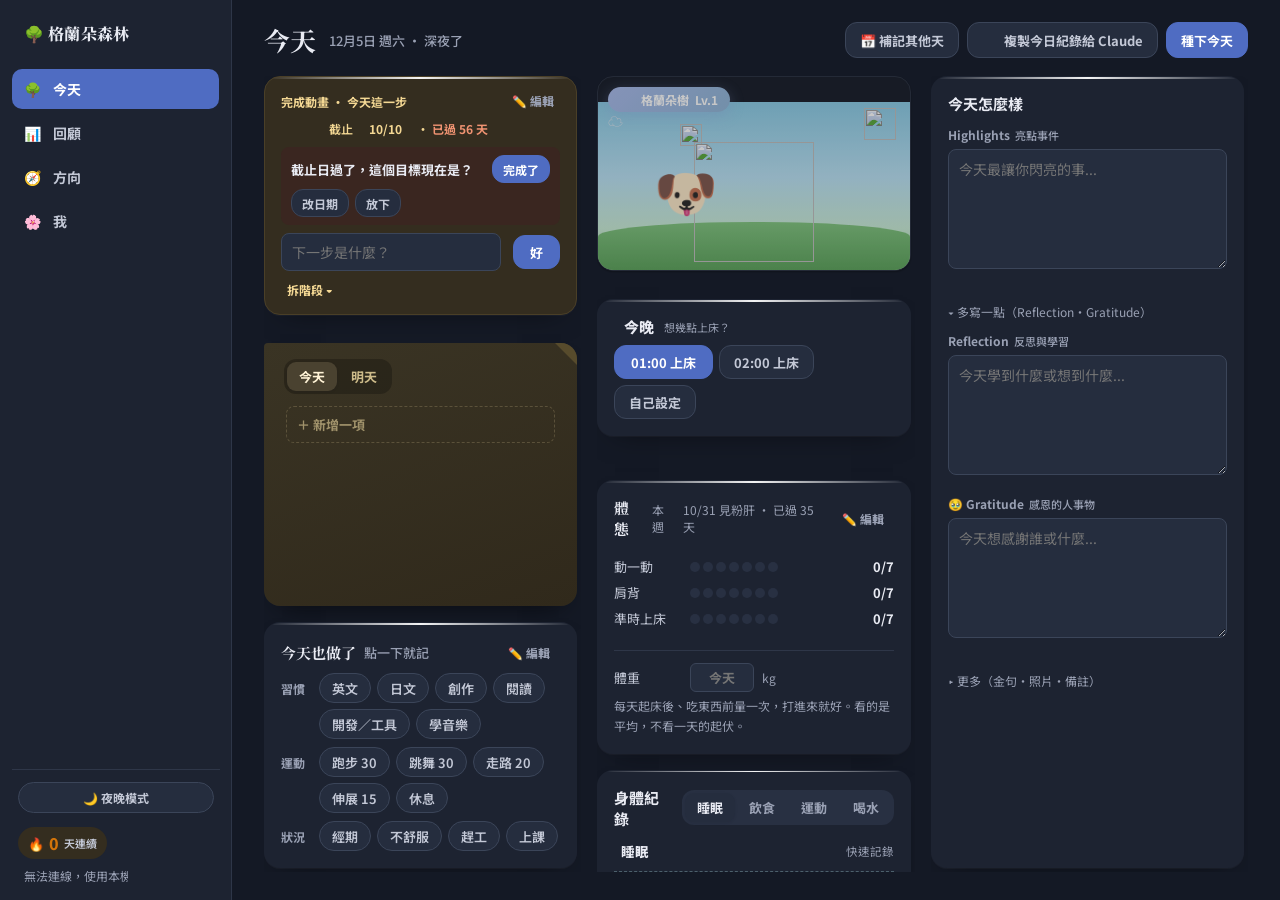
==== commit dbf46550: "Finished goal: one-tap done, hide leftover next-step input (v152) Co-Authored-By: Claude Sonnet 5.5 " ====
--- a/index.html
+++ b/index.html
@@ -1069,8 +1069,8 @@
 @keyframes pageIn{from{opacity:0;transform:translateY(8px);}to{opacity:1;transform:none;}}
 .page.active{animation:pageIn .22s ease;}
 </style>
-<link rel="stylesheet" href="focus.css?v=151">
-<script src="focus-core.js?v=151"></script>
+<link rel="stylesheet" href="focus.css?v=152">
+<script src="focus-core.js?v=152"></script>
 <style>
 /* ═══ v127 改版：迴圈主軸（今天／回顧／方向／我）═══ */
 .ui2-zone{font-family:'Baloo 2',sans-serif;font-size:13px;font-weight:800;color:var(--tc2);margin:18px 4px 8px;letter-spacing:.5px;}
@@ -1204,7 +1204,7 @@
 .sleep-scene.night .ss-panel{background:rgba(28,36,64,.88)!important;}
 @media(min-width:1300px){.wrap{max-width:1256px;}}
 </style>
-<link rel="stylesheet" href="ds.css?v=151">
+<link rel="stylesheet" href="ds.css?v=152">
 </head>
 <body>
 <!-- 這四個彈窗特意放在 <body> 最前面、所有 <script> 之前：
@@ -1915,7 +1915,7 @@
   el.replaceWith(img);
 }
 const SK='grandol_v7';
-const APP_VER='v151';
+const APP_VER='v152';
 const wdArr=['日','一','二','三','四','五','六'];
 let viewDate=null; // null=今天；'YYYY-MM-DD'=補記模式看的那一天
 // ── 注音／中文輸入法保護 ──────────────────────────────
@@ -8057,6 +8057,6 @@
 
 
 
-<script src="focus.js?v=151"></script>
+<script src="focus.js?v=152"></script>
 </body>
 </html>
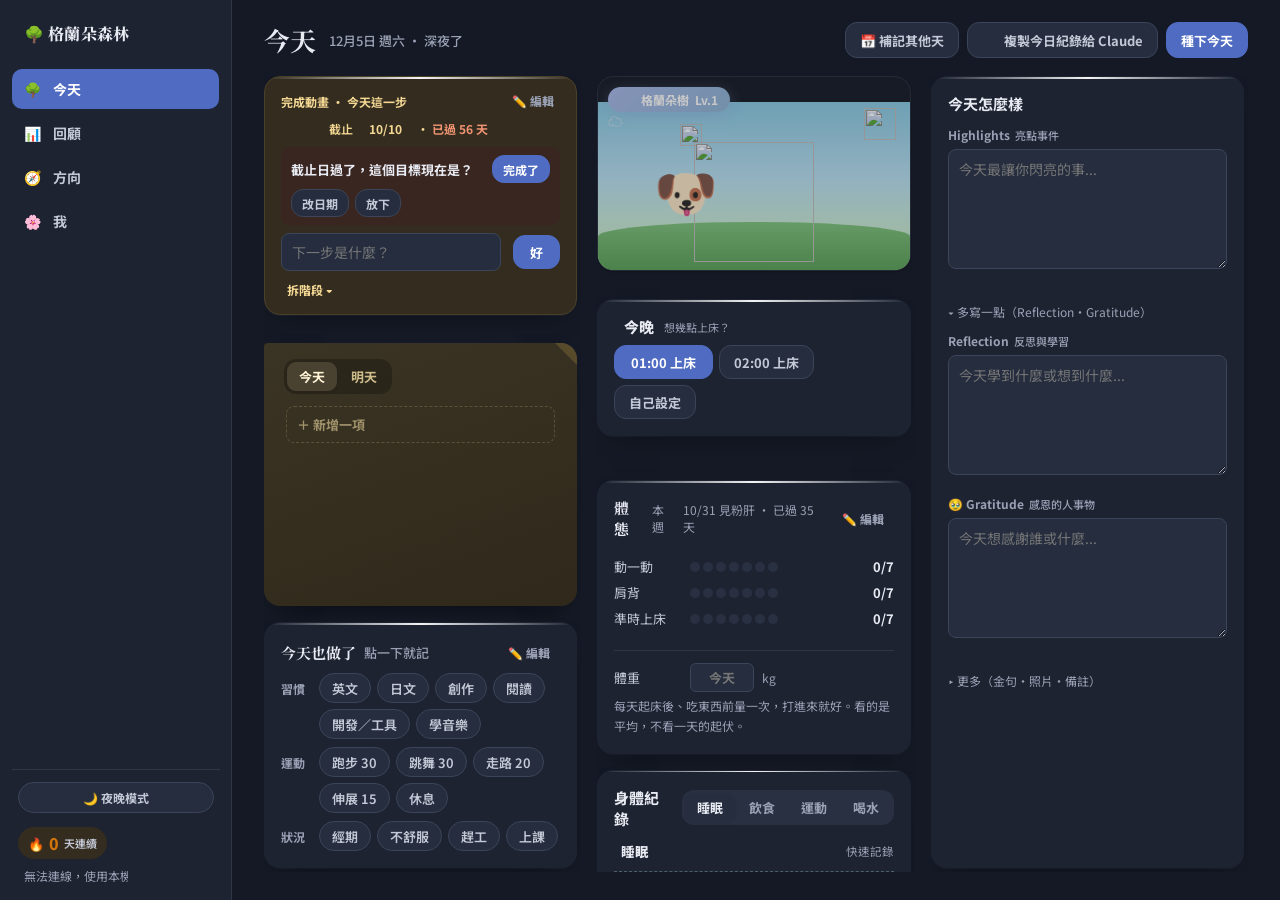
==== commit 22ab98ed: "Finishing a goal: celebration screen with stats and a trophy shelf of completed work on the directio" ====
--- a/index.html
+++ b/index.html
@@ -1069,8 +1069,8 @@
 @keyframes pageIn{from{opacity:0;transform:translateY(8px);}to{opacity:1;transform:none;}}
 .page.active{animation:pageIn .22s ease;}
 </style>
-<link rel="stylesheet" href="focus.css?v=152">
-<script src="focus-core.js?v=152"></script>
+<link rel="stylesheet" href="focus.css?v=153">
+<script src="focus-core.js?v=153"></script>
 <style>
 /* ═══ v127 改版：迴圈主軸（今天／回顧／方向／我）═══ */
 .ui2-zone{font-family:'Baloo 2',sans-serif;font-size:13px;font-weight:800;color:var(--tc2);margin:18px 4px 8px;letter-spacing:.5px;}
@@ -1204,7 +1204,7 @@
 .sleep-scene.night .ss-panel{background:rgba(28,36,64,.88)!important;}
 @media(min-width:1300px){.wrap{max-width:1256px;}}
 </style>
-<link rel="stylesheet" href="ds.css?v=152">
+<link rel="stylesheet" href="ds.css?v=153">
 </head>
 <body>
 <!-- 這四個彈窗特意放在 <body> 最前面、所有 <script> 之前：
@@ -1915,7 +1915,7 @@
   el.replaceWith(img);
 }
 const SK='grandol_v7';
-const APP_VER='v152';
+const APP_VER='v153';
 const wdArr=['日','一','二','三','四','五','六'];
 let viewDate=null; // null=今天；'YYYY-MM-DD'=補記模式看的那一天
 // ── 注音／中文輸入法保護 ──────────────────────────────
@@ -8057,6 +8057,6 @@
 
 
 
-<script src="focus.js?v=152"></script>
+<script src="focus.js?v=153"></script>
 </body>
 </html>
--- a/ds.css
+++ b/ds.css
@@ -858,3 +858,22 @@
   .dir-bar,.dir-bs{grid-row:2;grid-column:1/-1;}
   .dir-axis{margin-left:6px;margin-right:6px;}
 }
+
+/* 完成慶祝＋完成的作品 */
+.cele{flex-direction:column;overflow:hidden;}
+.cele-cf{position:absolute;inset:0;pointer-events:none;overflow:hidden;}
+.cele-cf i{position:absolute;top:-14px;width:9px;height:14px;border-radius:2px;opacity:.9;animation:cele-fall linear forwards;}
+@keyframes cele-fall{to{transform:translateY(105vh) rotate(720deg);}}
+.cele-box{text-align:center;position:relative;animation:cele-pop .5s cubic-bezier(.2,1.4,.4,1);}
+@keyframes cele-pop{from{transform:scale(.7);opacity:0;}to{transform:none;opacity:1;}}
+.cele-ic{font-size:64px;line-height:1.1;}
+.cele-t{font-family:var(--ds-serif,inherit);font-size:22px;font-weight:800;margin-top:4px;}
+.cele-s{font-size:15px;margin-top:4px;color:var(--ds-ink-2,inherit);}
+.cele-f{display:flex;flex-wrap:wrap;gap:6px;justify-content:center;margin-top:12px;}
+.cele-f span{background:var(--ds-primary-soft,rgba(75,123,236,.12));color:var(--ds-primary,#4B7BEC);border-radius:999px;padding:4px 12px;font-size:13px;font-weight:700;}
+.cele-n{font-size:12px;margin-top:10px;opacity:.65;}
+@media(prefers-reduced-motion:reduce){.cele-cf i,.cele-box{animation:none;}.cele-cf{display:none;}}
+.dir-trophy .tr-row{padding:8px 0;border-top:1px solid var(--ds-line);display:flex;flex-wrap:wrap;gap:4px 10px;align-items:baseline;}
+.dir-trophy .tr-t{font-weight:700;flex:1;min-width:0;}
+.dir-trophy .tr-d{font-size:12px;}
+.dir-trophy .tr-n{flex-basis:100%;font-size:13px;opacity:.8;}
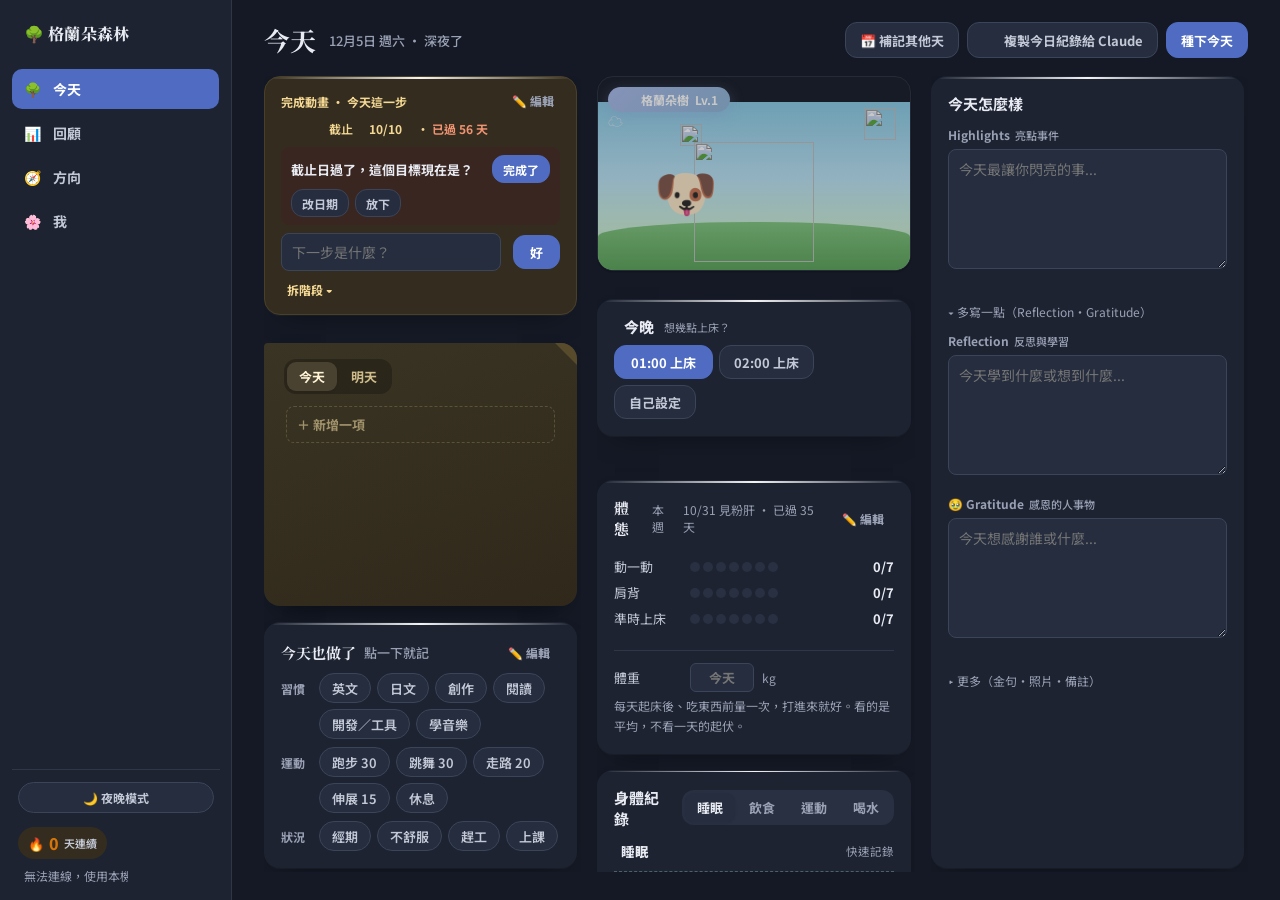
==== commit 0202abba: "Make full backup easy to find (v154) The full-data download was hidden inside the '身體目標・封存・備份' dialo" ====
--- a/index.html
+++ b/index.html
@@ -1069,8 +1069,8 @@
 @keyframes pageIn{from{opacity:0;transform:translateY(8px);}to{opacity:1;transform:none;}}
 .page.active{animation:pageIn .22s ease;}
 </style>
-<link rel="stylesheet" href="focus.css?v=153">
-<script src="focus-core.js?v=153"></script>
+<link rel="stylesheet" href="focus.css?v=154">
+<script src="focus-core.js?v=154"></script>
 <style>
 /* ═══ v127 改版：迴圈主軸（今天／回顧／方向／我）═══ */
 .ui2-zone{font-family:'Baloo 2',sans-serif;font-size:13px;font-weight:800;color:var(--tc2);margin:18px 4px 8px;letter-spacing:.5px;}
@@ -1204,7 +1204,7 @@
 .sleep-scene.night .ss-panel{background:rgba(28,36,64,.88)!important;}
 @media(min-width:1300px){.wrap{max-width:1256px;}}
 </style>
-<link rel="stylesheet" href="ds.css?v=153">
+<link rel="stylesheet" href="ds.css?v=154">
 </head>
 <body>
 <!-- 這四個彈窗特意放在 <body> 最前面、所有 <script> 之前：
@@ -1838,6 +1838,7 @@
 <div class="gcard">
   <div class="sec-hd">匯出備份</div>
   <p style="font-size:12px;color:var(--tc3);line-height:1.7;margin-bottom:10px;">把所有日記、習慣、TDL、金句整理成一份文字檔下載到裝置，離線也能自己保存一份。</p>
+  <button class="ghost-btn" id="export-json-btn" style="margin-bottom:8px;">⬇ 下載完整備份（全部資料，.json）</button>
   <button class="ghost-btn" id="export-txt-btn" style="margin-bottom:0;">📄 匯出全部紀錄成文字檔</button>
 </div>
 
@@ -1915,7 +1916,7 @@
   el.replaceWith(img);
 }
 const SK='grandol_v7';
-const APP_VER='v153';
+const APP_VER='v154';
 const wdArr=['日','一','二','三','四','五','六'];
 let viewDate=null; // null=今天；'YYYY-MM-DD'=補記模式看的那一天
 // ── 注音／中文輸入法保護 ──────────────────────────────
@@ -7538,6 +7539,7 @@
   if(window.FocusUI)lines.push(...FocusUI.exportLines());
   return lines.join('\n');
 }
+document.getElementById('export-json-btn')?.addEventListener('click',()=>{if(window.FocusUI)FocusUI.downloadFullBackup();});
 const _exportBtn=document.getElementById('export-txt-btn');
 if(_exportBtn)_exportBtn.addEventListener('click',()=>{
   const txt=buildExportText();
@@ -8057,6 +8059,6 @@
 
 
 
-<script src="focus.js?v=153"></script>
+<script src="focus.js?v=154"></script>
 </body>
 </html>
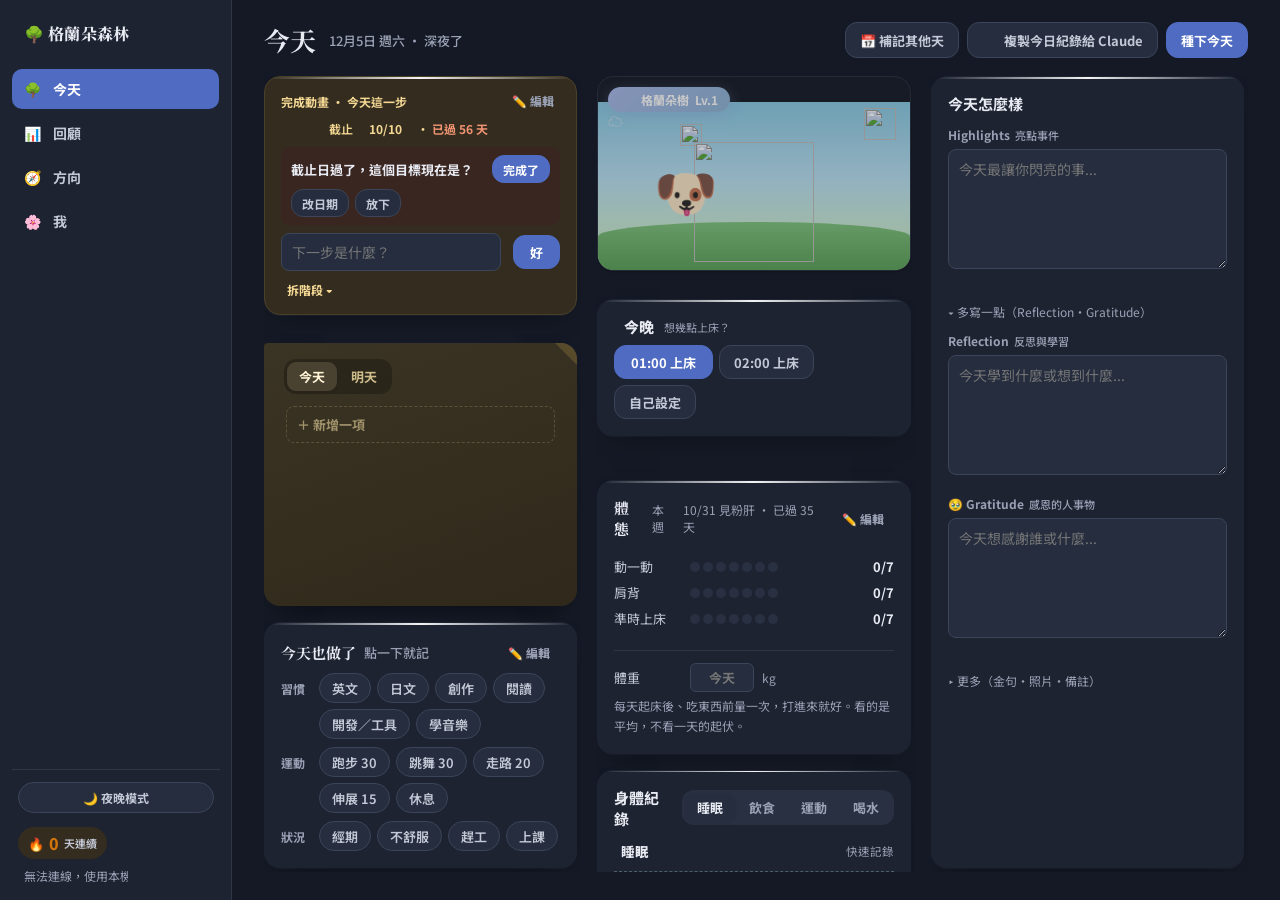
==== commit 65e73287: "Local server: keep records on this Mac with the same API as GAS (v155) tools/local_server.py serves " ====
--- a/index.html
+++ b/index.html
@@ -1069,8 +1069,8 @@
 @keyframes pageIn{from{opacity:0;transform:translateY(8px);}to{opacity:1;transform:none;}}
 .page.active{animation:pageIn .22s ease;}
 </style>
-<link rel="stylesheet" href="focus.css?v=154">
-<script src="focus-core.js?v=154"></script>
+<link rel="stylesheet" href="focus.css?v=155">
+<script src="focus-core.js?v=155"></script>
 <style>
 /* ═══ v127 改版：迴圈主軸（今天／回顧／方向／我）═══ */
 .ui2-zone{font-family:'Baloo 2',sans-serif;font-size:13px;font-weight:800;color:var(--tc2);margin:18px 4px 8px;letter-spacing:.5px;}
@@ -1204,7 +1204,7 @@
 .sleep-scene.night .ss-panel{background:rgba(28,36,64,.88)!important;}
 @media(min-width:1300px){.wrap{max-width:1256px;}}
 </style>
-<link rel="stylesheet" href="ds.css?v=154">
+<link rel="stylesheet" href="ds.css?v=155">
 </head>
 <body>
 <!-- 這四個彈窗特意放在 <body> 最前面、所有 <script> 之前：
@@ -1881,7 +1881,9 @@
 
 <script>
 const DEFAULT_GAS_URL='https://script.google.com/macros/s/AKfycbw_gbuZtYiZjBusfWTNHPlOB20PMJLcb700u6pd5MIqoX7pCOAnthTjxym66nHTOK8G/exec';
-let GAS_URL=localStorage.getItem('grandol_gas_url')||DEFAULT_GAS_URL;
+// 本機版（tools/local_server.py 提供的頁面會先設 GRANDOL_LOCAL）：資料一律存這台電腦，
+// 不看 localStorage 也不退回雲端預設，換到新網址時才不會寫回 Google Sheet
+let GAS_URL=window.GRANDOL_LOCAL?'/api':(localStorage.getItem('grandol_gas_url')||DEFAULT_GAS_URL);
 // 監督模式（唯讀）：用 VIEW_CODE 登入時後端會回 role:'viewer'，
 // 前端進入唯讀（隱藏編輯 UI＋不發任何寫入）。真正的防線在 GAS：
 // viewer 的任何寫入都會被後端拒絕，這裡只是讓畫面誠實。
@@ -1916,7 +1918,7 @@
   el.replaceWith(img);
 }
 const SK='grandol_v7';
-const APP_VER='v154';
+const APP_VER='v155';
 const wdArr=['日','一','二','三','四','五','六'];
 let viewDate=null; // null=今天；'YYYY-MM-DD'=補記模式看的那一天
 // ── 注音／中文輸入法保護 ──────────────────────────────
@@ -8059,6 +8061,6 @@
 
 
 
-<script src="focus.js?v=154"></script>
+<script src="focus.js?v=155"></script>
 </body>
 </html>
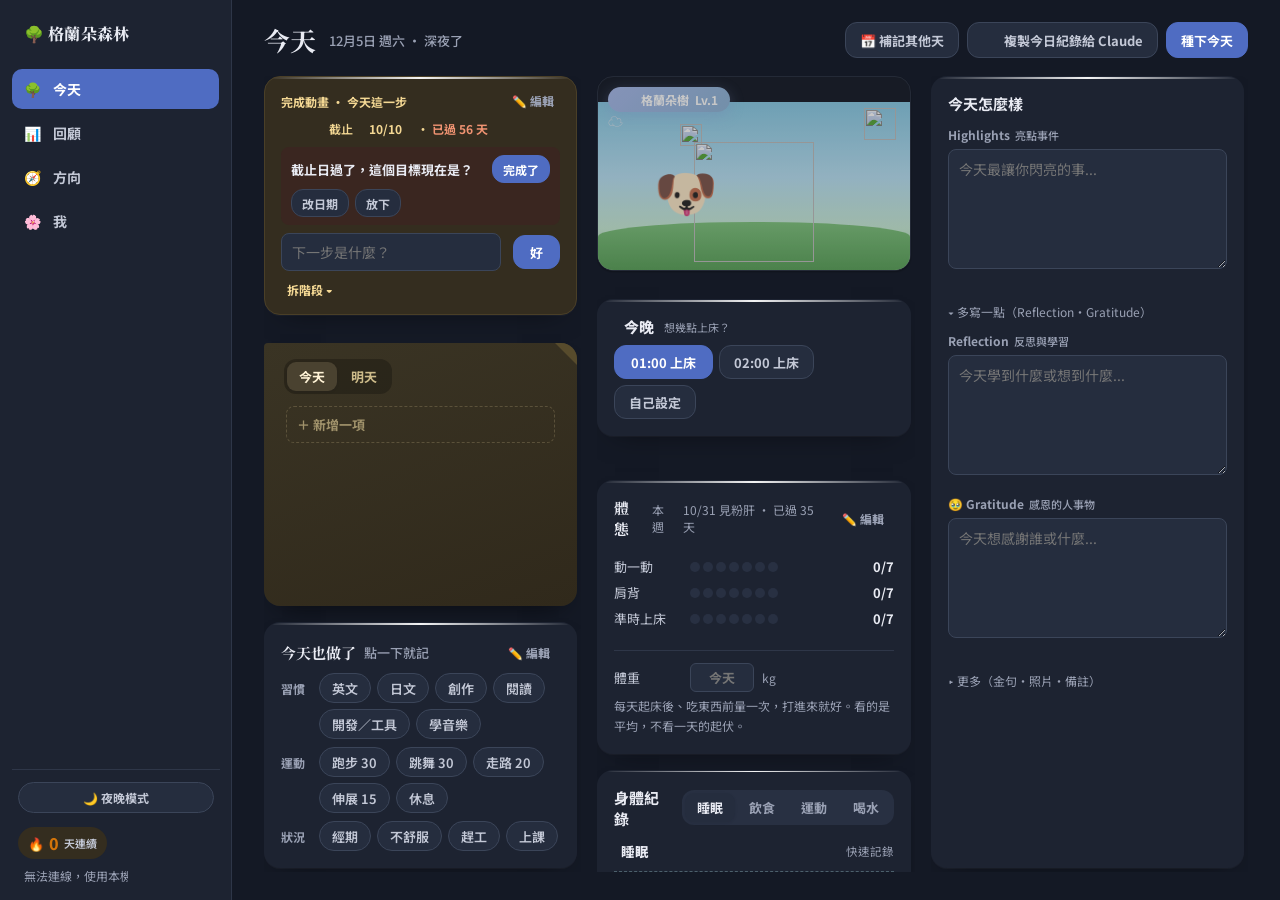
==== commit 51c51285: "Stage editor: up/down arrows to reorder stages (v156) Co-Authored-By: Claude Sonnet 5.5 <noreply@ant" ====
--- a/index.html
+++ b/index.html
@@ -1069,8 +1069,8 @@
 @keyframes pageIn{from{opacity:0;transform:translateY(8px);}to{opacity:1;transform:none;}}
 .page.active{animation:pageIn .22s ease;}
 </style>
-<link rel="stylesheet" href="focus.css?v=155">
-<script src="focus-core.js?v=155"></script>
+<link rel="stylesheet" href="focus.css?v=156">
+<script src="focus-core.js?v=156"></script>
 <style>
 /* ═══ v127 改版：迴圈主軸（今天／回顧／方向／我）═══ */
 .ui2-zone{font-family:'Baloo 2',sans-serif;font-size:13px;font-weight:800;color:var(--tc2);margin:18px 4px 8px;letter-spacing:.5px;}
@@ -1204,7 +1204,7 @@
 .sleep-scene.night .ss-panel{background:rgba(28,36,64,.88)!important;}
 @media(min-width:1300px){.wrap{max-width:1256px;}}
 </style>
-<link rel="stylesheet" href="ds.css?v=155">
+<link rel="stylesheet" href="ds.css?v=156">
 </head>
 <body>
 <!-- 這四個彈窗特意放在 <body> 最前面、所有 <script> 之前：
@@ -1918,7 +1918,7 @@
   el.replaceWith(img);
 }
 const SK='grandol_v7';
-const APP_VER='v155';
+const APP_VER='v156';
 const wdArr=['日','一','二','三','四','五','六'];
 let viewDate=null; // null=今天；'YYYY-MM-DD'=補記模式看的那一天
 // ── 注音／中文輸入法保護 ──────────────────────────────
@@ -8061,6 +8061,6 @@
 
 
 
-<script src="focus.js?v=155"></script>
+<script src="focus.js?v=156"></script>
 </body>
 </html>
--- a/focus.css
+++ b/focus.css
@@ -104,7 +104,7 @@
 .tl-step.done{background:rgba(var(--tertiary-rgb),.42);color:var(--ok);}
 .tl-step.done .t{color:var(--ok);}
 .tl-step.next{border-color:var(--secondary);background:rgba(var(--secondary-rgb),.18);color:var(--tc);}
-.fm-row{display:grid;grid-template-columns:minmax(0,1fr) 76px 30px 26px;gap:6px;align-items:center;margin-bottom:6px;}
+.fm-row{display:grid;grid-template-columns:minmax(0,1fr) 76px 30px 26px 26px;gap:6px;align-items:center;margin-bottom:6px;}
 .fm-in{width:100%;border:1.5px solid rgba(var(--secondary-rgb),.3);border-radius:10px;padding:7px 9px;font-family:'Quicksand',sans-serif;
   font-size:13px;color:var(--tc);background:rgba(255,255,255,.8);outline:none;min-width:0;}
 .fm-in:focus{border-color:var(--secondary);}
@@ -125,3 +125,6 @@
 .tl-step.missed .n{text-decoration:line-through;opacity:.7;}
 .sticky-item.is-goal{background:rgba(var(--gold-rgb),.28);border-radius:10px;padding-left:4px;padding-right:4px;}
 .sticky-item.is-goal .sticky-txt b{color:#6B420A;}
+
+.fm-mv{display:flex;flex-direction:column;gap:2px;}
+.fm-mv button{border:0;background:var(--ds-field,#eef1f8);border-radius:6px;font-size:9px;line-height:1;height:19px;padding:0;color:inherit;cursor:pointer;}
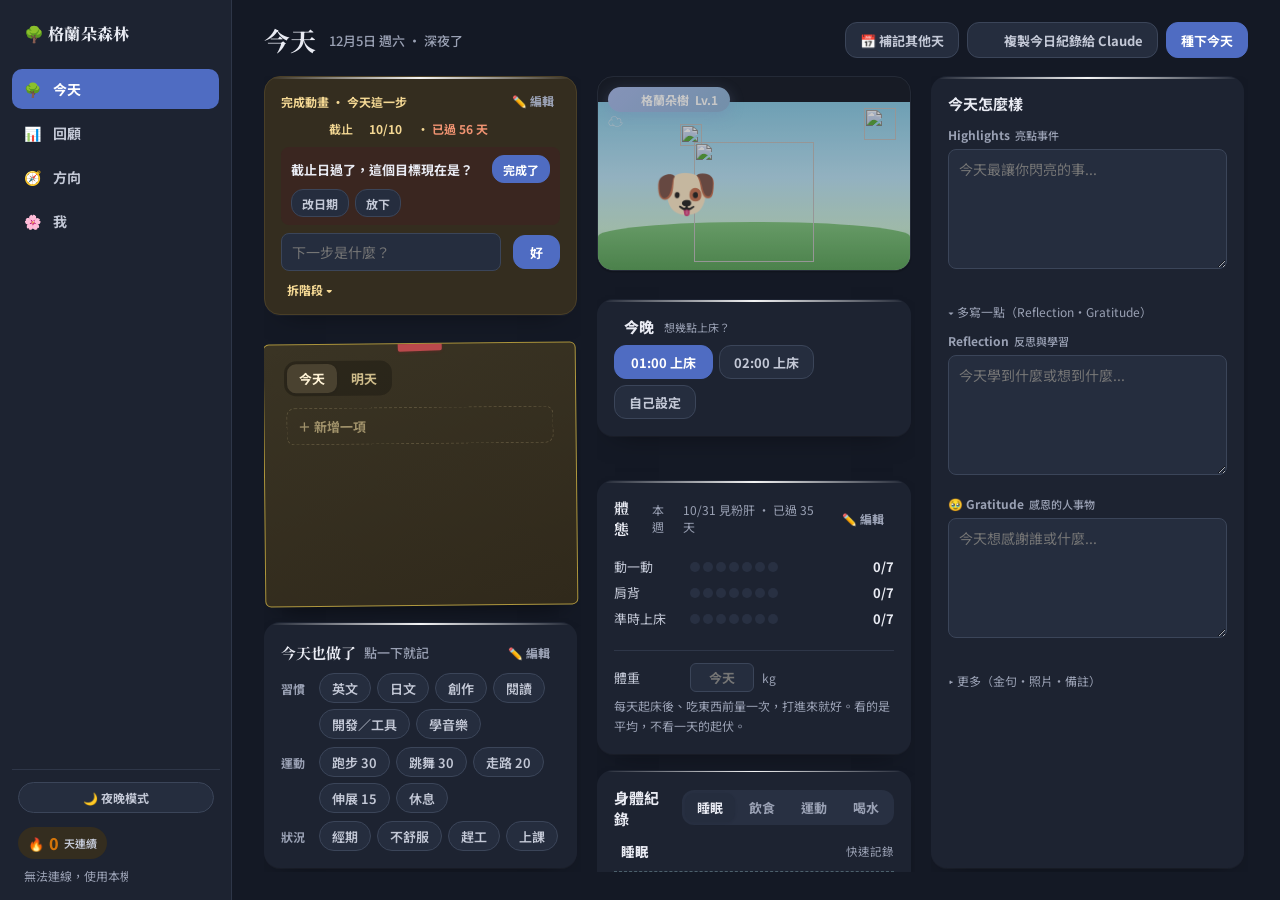
==== commit 91852c39: "Drag to reorder stages like TDL, hide the flag unless set, forest background fixed and paper sticky " ====
--- a/index.html
+++ b/index.html
@@ -1069,8 +1069,8 @@
 @keyframes pageIn{from{opacity:0;transform:translateY(8px);}to{opacity:1;transform:none;}}
 .page.active{animation:pageIn .22s ease;}
 </style>
-<link rel="stylesheet" href="focus.css?v=156">
-<script src="focus-core.js?v=156"></script>
+<link rel="stylesheet" href="focus.css?v=157">
+<script src="focus-core.js?v=157"></script>
 <style>
 /* ═══ v127 改版：迴圈主軸（今天／回顧／方向／我）═══ */
 .ui2-zone{font-family:'Baloo 2',sans-serif;font-size:13px;font-weight:800;color:var(--tc2);margin:18px 4px 8px;letter-spacing:.5px;}
@@ -1204,7 +1204,7 @@
 .sleep-scene.night .ss-panel{background:rgba(28,36,64,.88)!important;}
 @media(min-width:1300px){.wrap{max-width:1256px;}}
 </style>
-<link rel="stylesheet" href="ds.css?v=156">
+<link rel="stylesheet" href="ds.css?v=157">
 </head>
 <body>
 <!-- 這四個彈窗特意放在 <body> 最前面、所有 <script> 之前：
@@ -1918,7 +1918,7 @@
   el.replaceWith(img);
 }
 const SK='grandol_v7';
-const APP_VER='v156';
+const APP_VER='v157';
 const wdArr=['日','一','二','三','四','五','六'];
 let viewDate=null; // null=今天；'YYYY-MM-DD'=補記模式看的那一天
 // ── 注音／中文輸入法保護 ──────────────────────────────
@@ -3031,7 +3031,7 @@
   if(!box)return;
   box.querySelectorAll(handleSel).forEach(h=>{
     const row=h.closest(rowSel);
-    if(!row)return;
+    if(!row||h._rd)return;h._rd=1;
     // 便利貼本身可以被拖著移動位置，這裡要攔下來，不然會變成整張紙跟著跑
     h.addEventListener('mousedown',e=>e.stopPropagation());
     h.addEventListener('touchstart',e=>e.stopPropagation(),{passive:true});
@@ -8061,6 +8061,6 @@
 
 
 
-<script src="focus.js?v=156"></script>
+<script src="focus.js?v=157"></script>
 </body>
 </html>
--- a/focus.css
+++ b/focus.css
@@ -104,7 +104,7 @@
 .tl-step.done{background:rgba(var(--tertiary-rgb),.42);color:var(--ok);}
 .tl-step.done .t{color:var(--ok);}
 .tl-step.next{border-color:var(--secondary);background:rgba(var(--secondary-rgb),.18);color:var(--tc);}
-.fm-row{display:grid;grid-template-columns:minmax(0,1fr) 76px 30px 26px 26px;gap:6px;align-items:center;margin-bottom:6px;}
+.fm-row{display:grid;grid-template-columns:14px minmax(0,1fr) 76px 30px 26px;gap:6px;align-items:center;margin-bottom:6px;}
 .fm-in{width:100%;border:1.5px solid rgba(var(--secondary-rgb),.3);border-radius:10px;padding:7px 9px;font-family:'Quicksand',sans-serif;
   font-size:13px;color:var(--tc);background:rgba(255,255,255,.8);outline:none;min-width:0;}
 .fm-in:focus{border-color:var(--secondary);}
@@ -126,5 +126,3 @@
 .sticky-item.is-goal{background:rgba(var(--gold-rgb),.28);border-radius:10px;padding-left:4px;padding-right:4px;}
 .sticky-item.is-goal .sticky-txt b{color:#6B420A;}
 
-.fm-mv{display:flex;flex-direction:column;gap:2px;}
-.fm-mv button{border:0;background:var(--ds-field,#eef1f8);border-radius:6px;font-size:9px;line-height:1;height:19px;padding:0;color:inherit;cursor:pointer;}
--- a/ds.css
+++ b/ds.css
@@ -877,3 +877,13 @@
 .dir-trophy .tr-t{font-weight:700;flex:1;min-width:0;}
 .dir-trophy .tr-d{font-size:12px;}
 .dir-trophy .tr-n{flex-basis:100%;font-size:13px;opacity:.8;}
+
+/* 雲端版的樣子：森林背景固定不動、便利貼是黃紙＋紅膠帶 */
+:root:not([data-night]) body{background:#D4EEFF!important;}
+:root:not([data-night]) body::before{background:#D4EEFF url('background_web.png') center/cover no-repeat!important;background-image:url('background_web.png')!important;}
+@media(max-width:768px){:root:not([data-night]) body::before{background-image:url('background.png')!important;}}
+@media(display-mode:standalone){:root:not([data-night]) body::before{background-image:url('background.png')!important;}}
+:root:not([data-night]) body::after{display:none!important;}
+.list-card{background:rgba(255,250,200,.97)!important;border:1.5px solid rgba(255,220,80,.6)!important;border-radius:6px!important;box-shadow:3px 6px 18px rgba(180,140,40,.28)!important;transform:rotate(-.6deg);margin-top:10px;}
+.list-card::before{content:''!important;position:absolute;top:-8px!important;left:50%!important;right:auto!important;transform:translateX(-50%) rotate(-1.5deg);width:44px!important;height:15px!important;background:rgba(230,80,90,.75)!important;border:none!important;border-radius:2px;box-shadow:0 1px 3px rgba(150,30,40,.3);}
+@media(prefers-reduced-motion:reduce){.list-card{transform:none;}}
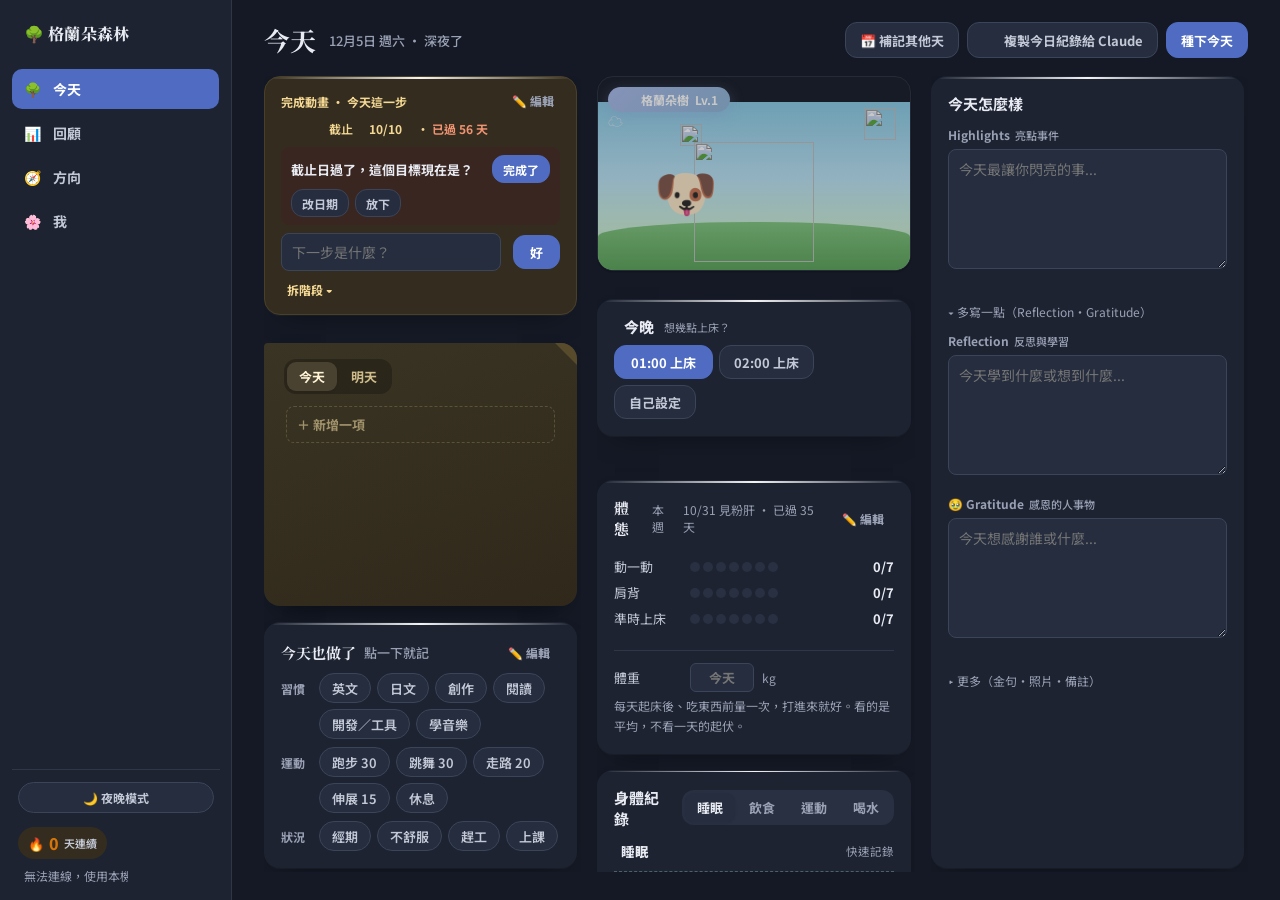
==== commit a7a465e3: "Web version: back to the dotted grey background and the folded-corner sticky note (v158) Co-Authored" ====
--- a/index.html
+++ b/index.html
@@ -1069,8 +1069,8 @@
 @keyframes pageIn{from{opacity:0;transform:translateY(8px);}to{opacity:1;transform:none;}}
 .page.active{animation:pageIn .22s ease;}
 </style>
-<link rel="stylesheet" href="focus.css?v=157">
-<script src="focus-core.js?v=157"></script>
+<link rel="stylesheet" href="focus.css?v=158">
+<script src="focus-core.js?v=158"></script>
 <style>
 /* ═══ v127 改版：迴圈主軸（今天／回顧／方向／我）═══ */
 .ui2-zone{font-family:'Baloo 2',sans-serif;font-size:13px;font-weight:800;color:var(--tc2);margin:18px 4px 8px;letter-spacing:.5px;}
@@ -1204,7 +1204,7 @@
 .sleep-scene.night .ss-panel{background:rgba(28,36,64,.88)!important;}
 @media(min-width:1300px){.wrap{max-width:1256px;}}
 </style>
-<link rel="stylesheet" href="ds.css?v=157">
+<link rel="stylesheet" href="ds.css?v=158">
 </head>
 <body>
 <!-- 這四個彈窗特意放在 <body> 最前面、所有 <script> 之前：
@@ -1918,7 +1918,7 @@
   el.replaceWith(img);
 }
 const SK='grandol_v7';
-const APP_VER='v157';
+const APP_VER='v158';
 const wdArr=['日','一','二','三','四','五','六'];
 let viewDate=null; // null=今天；'YYYY-MM-DD'=補記模式看的那一天
 // ── 注音／中文輸入法保護 ──────────────────────────────
@@ -8061,6 +8061,6 @@
 
 
 
-<script src="focus.js?v=157"></script>
+<script src="focus.js?v=158"></script>
 </body>
 </html>
--- a/ds.css
+++ b/ds.css
@@ -877,13 +877,3 @@
 .dir-trophy .tr-t{font-weight:700;flex:1;min-width:0;}
 .dir-trophy .tr-d{font-size:12px;}
 .dir-trophy .tr-n{flex-basis:100%;font-size:13px;opacity:.8;}
-
-/* 雲端版的樣子：森林背景固定不動、便利貼是黃紙＋紅膠帶 */
-:root:not([data-night]) body{background:#D4EEFF!important;}
-:root:not([data-night]) body::before{background:#D4EEFF url('background_web.png') center/cover no-repeat!important;background-image:url('background_web.png')!important;}
-@media(max-width:768px){:root:not([data-night]) body::before{background-image:url('background.png')!important;}}
-@media(display-mode:standalone){:root:not([data-night]) body::before{background-image:url('background.png')!important;}}
-:root:not([data-night]) body::after{display:none!important;}
-.list-card{background:rgba(255,250,200,.97)!important;border:1.5px solid rgba(255,220,80,.6)!important;border-radius:6px!important;box-shadow:3px 6px 18px rgba(180,140,40,.28)!important;transform:rotate(-.6deg);margin-top:10px;}
-.list-card::before{content:''!important;position:absolute;top:-8px!important;left:50%!important;right:auto!important;transform:translateX(-50%) rotate(-1.5deg);width:44px!important;height:15px!important;background:rgba(230,80,90,.75)!important;border:none!important;border-radius:2px;box-shadow:0 1px 3px rgba(150,30,40,.3);}
-@media(prefers-reduced-motion:reduce){.list-card{transform:none;}}
